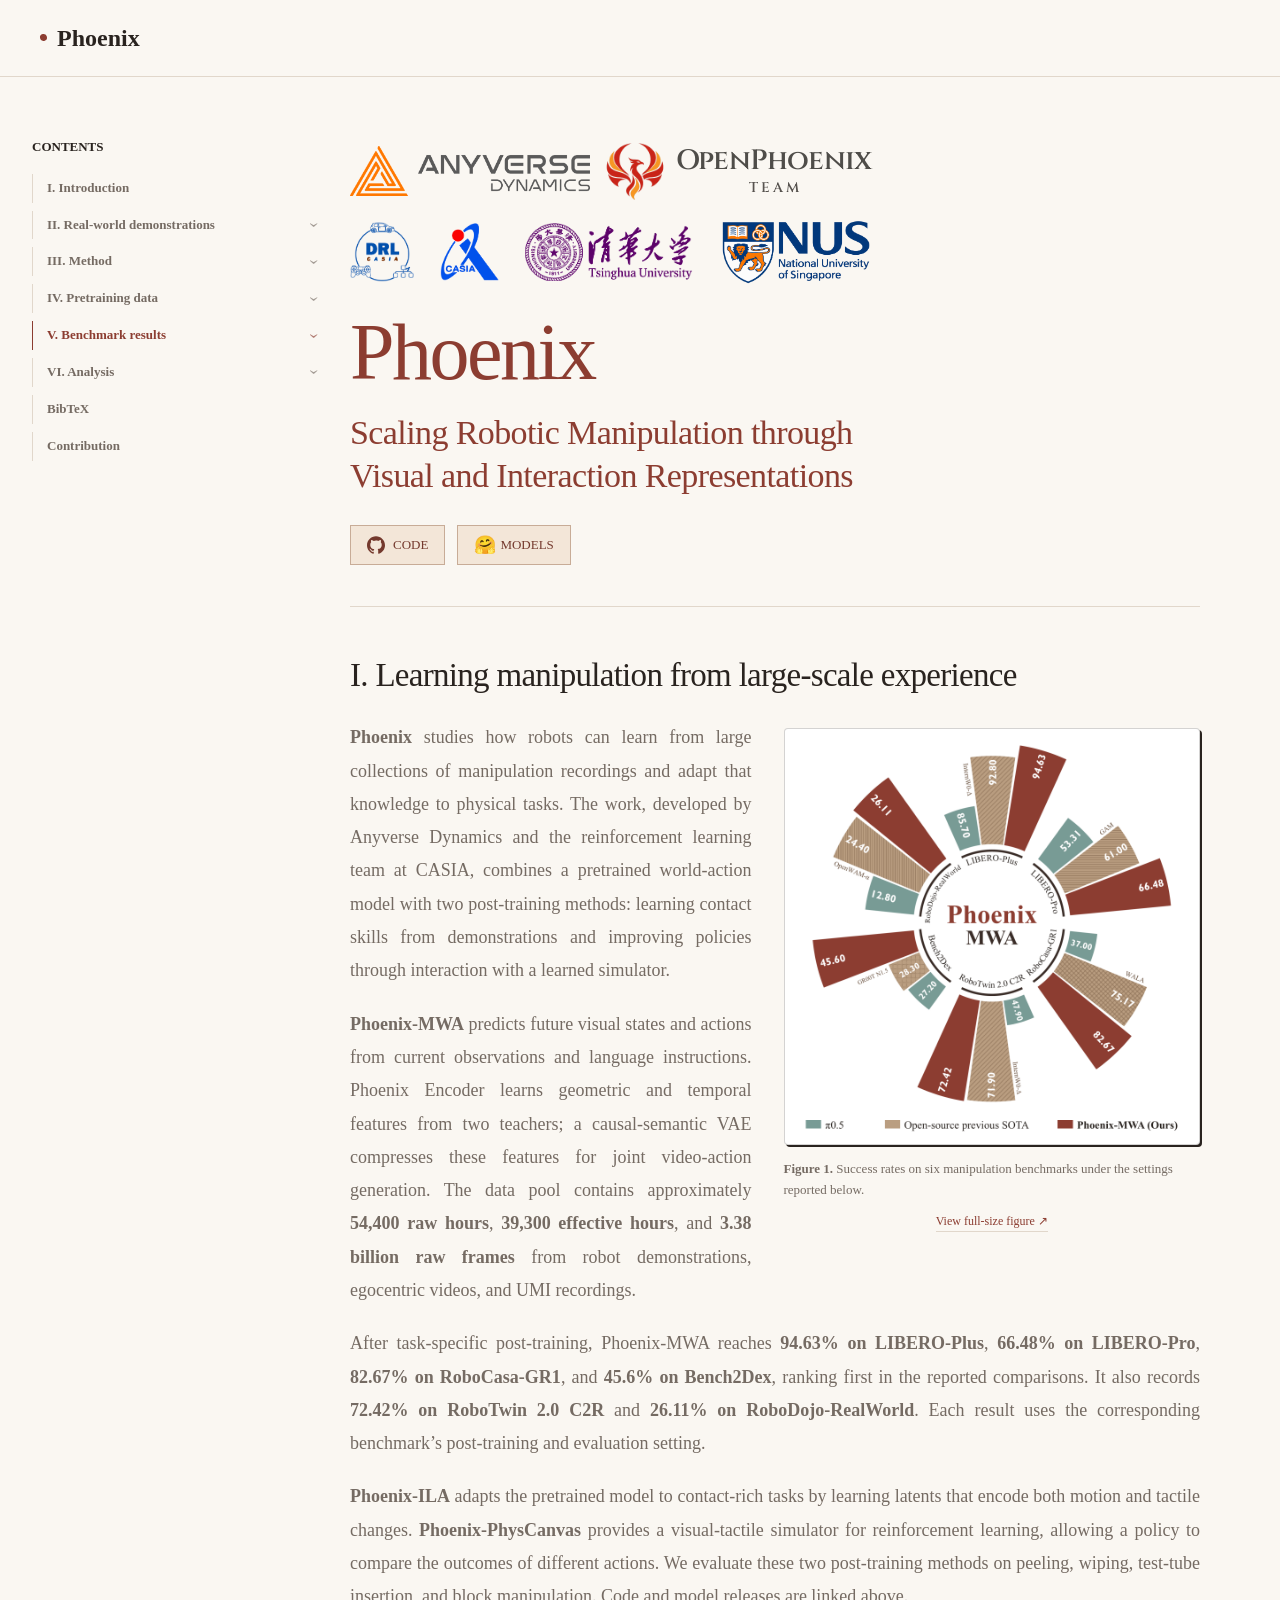
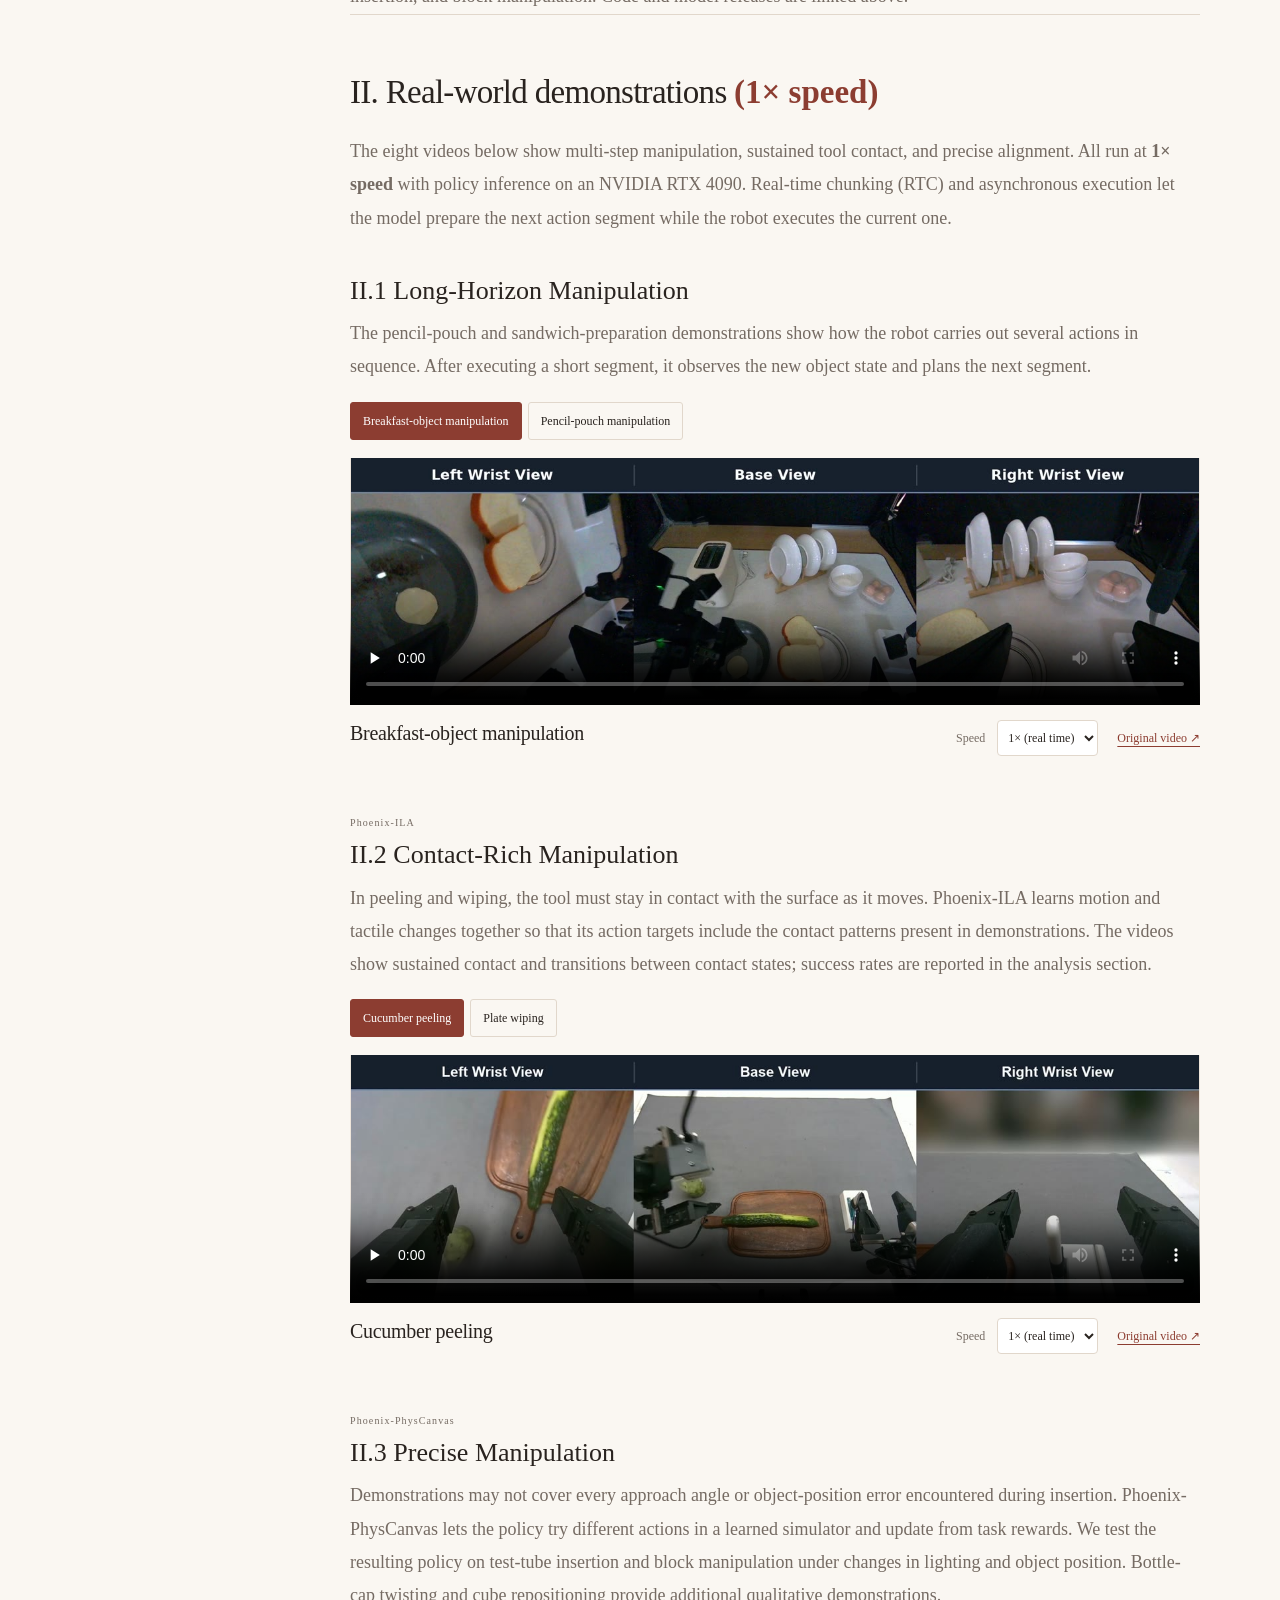
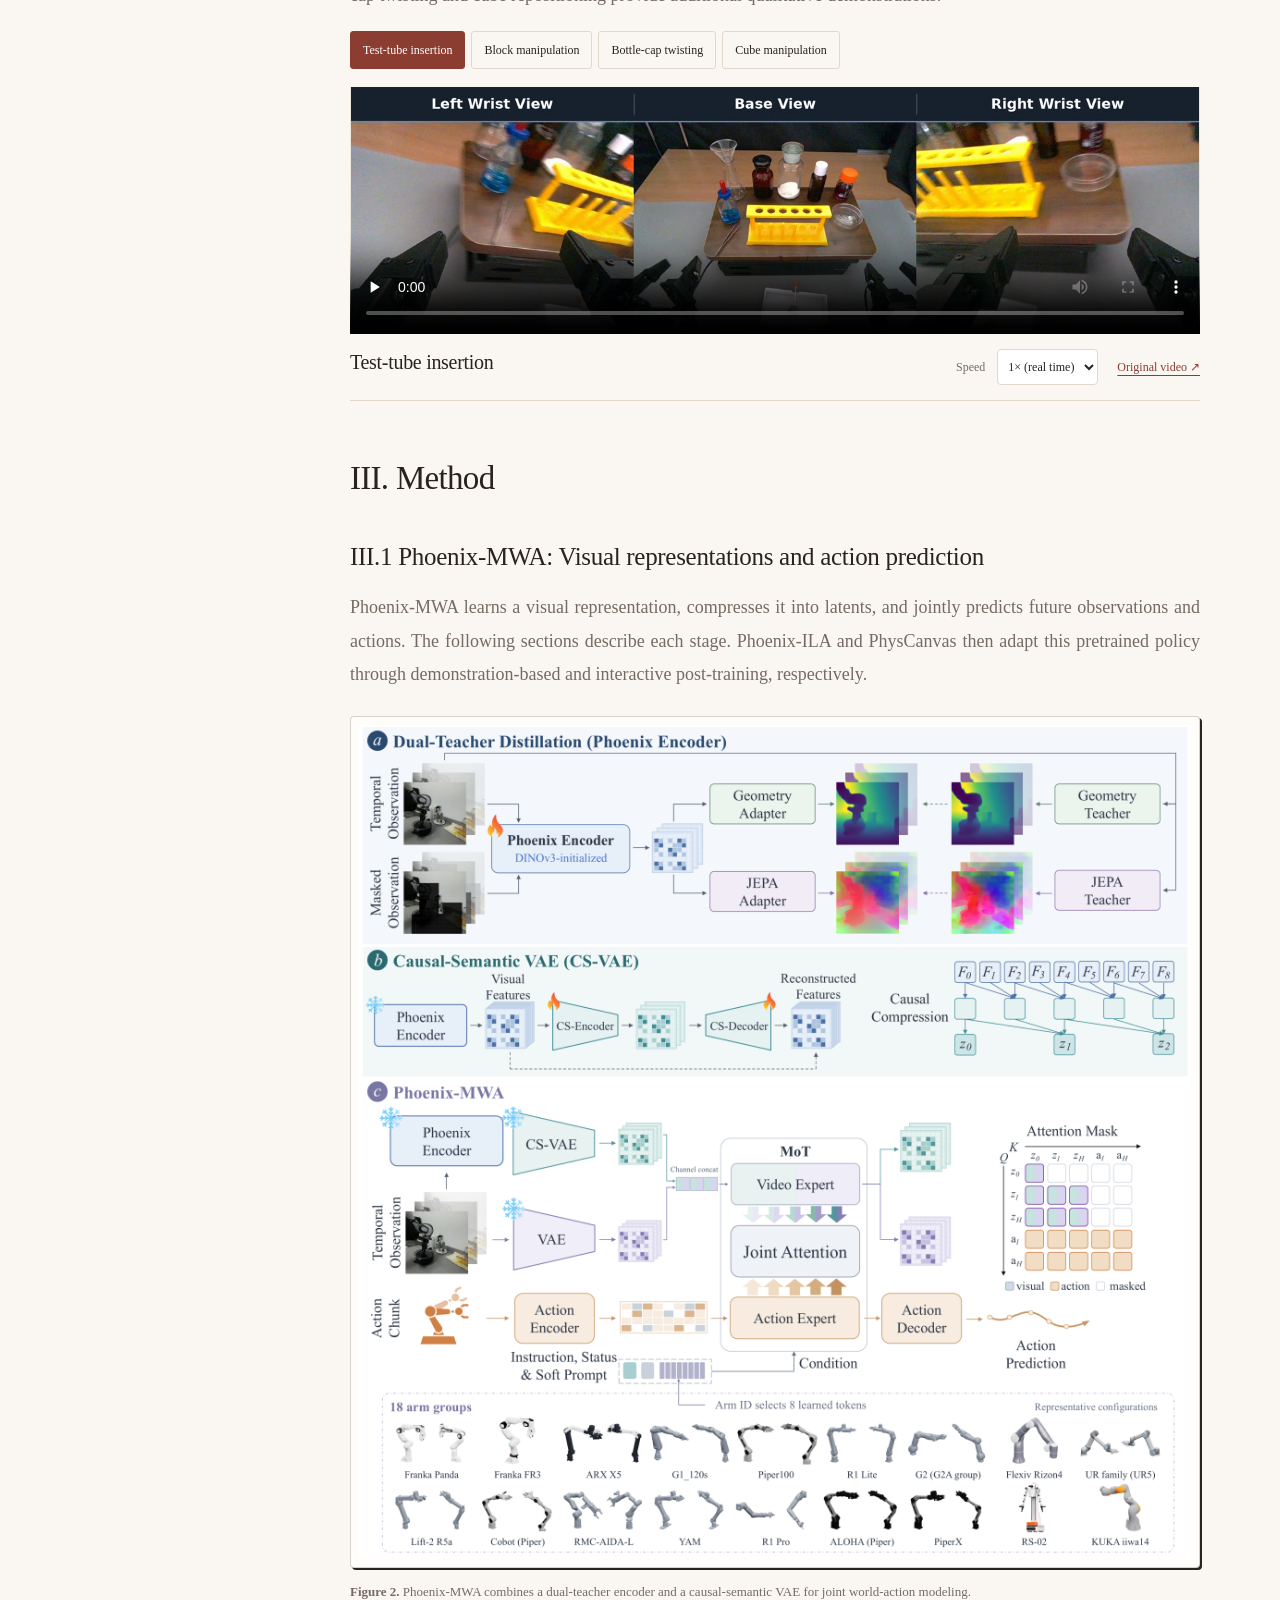
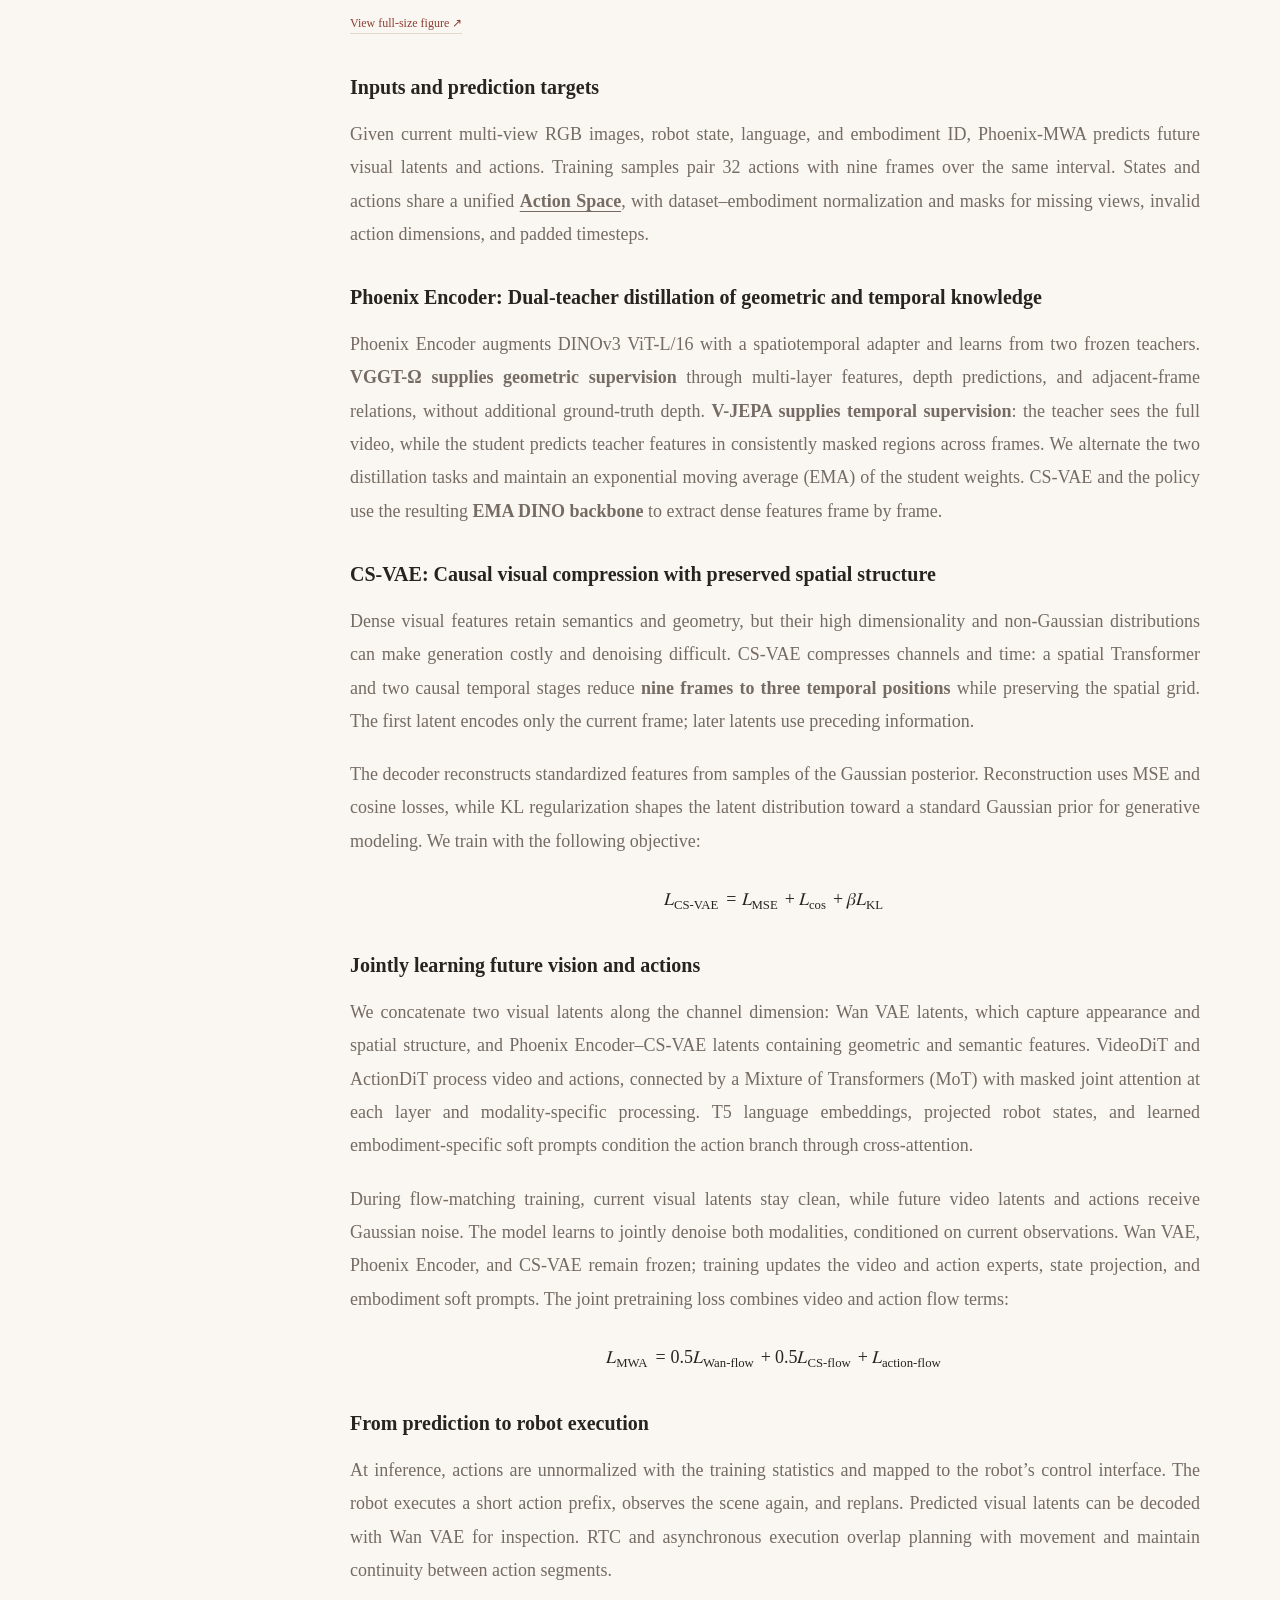
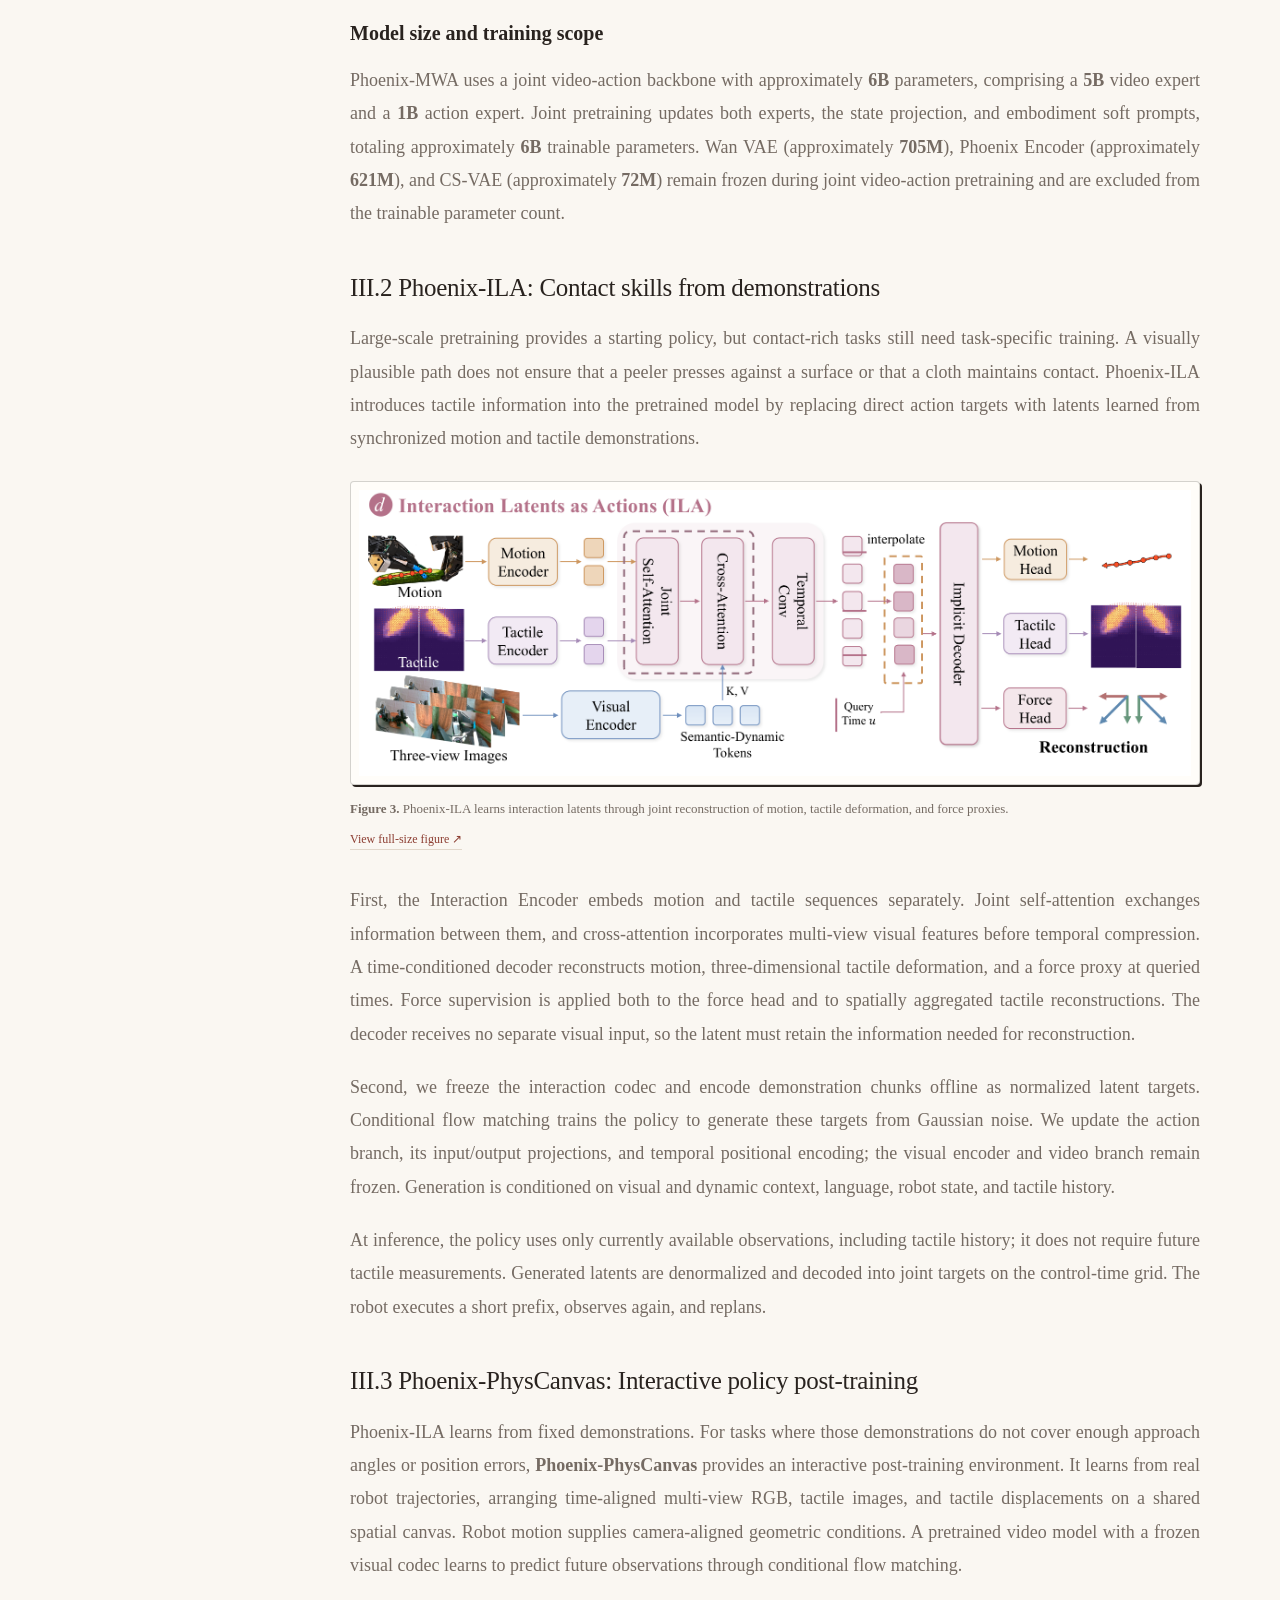
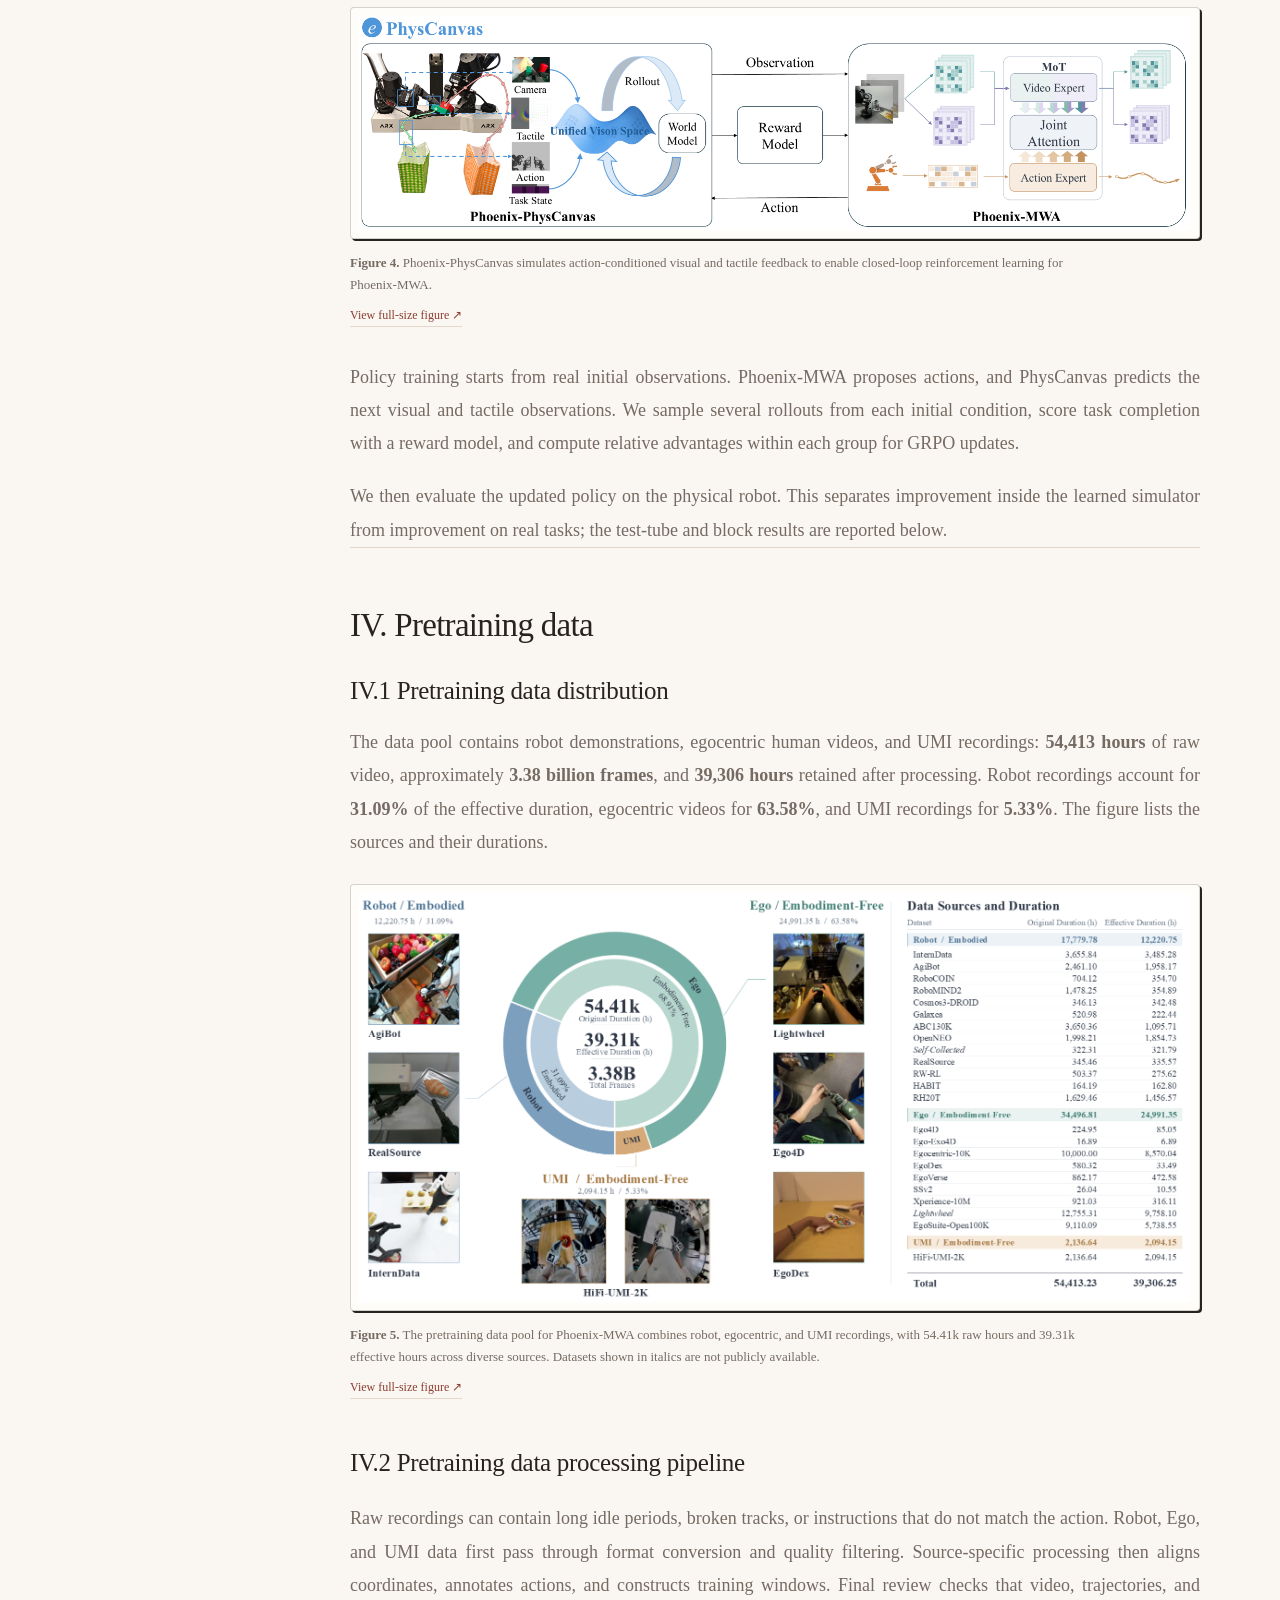
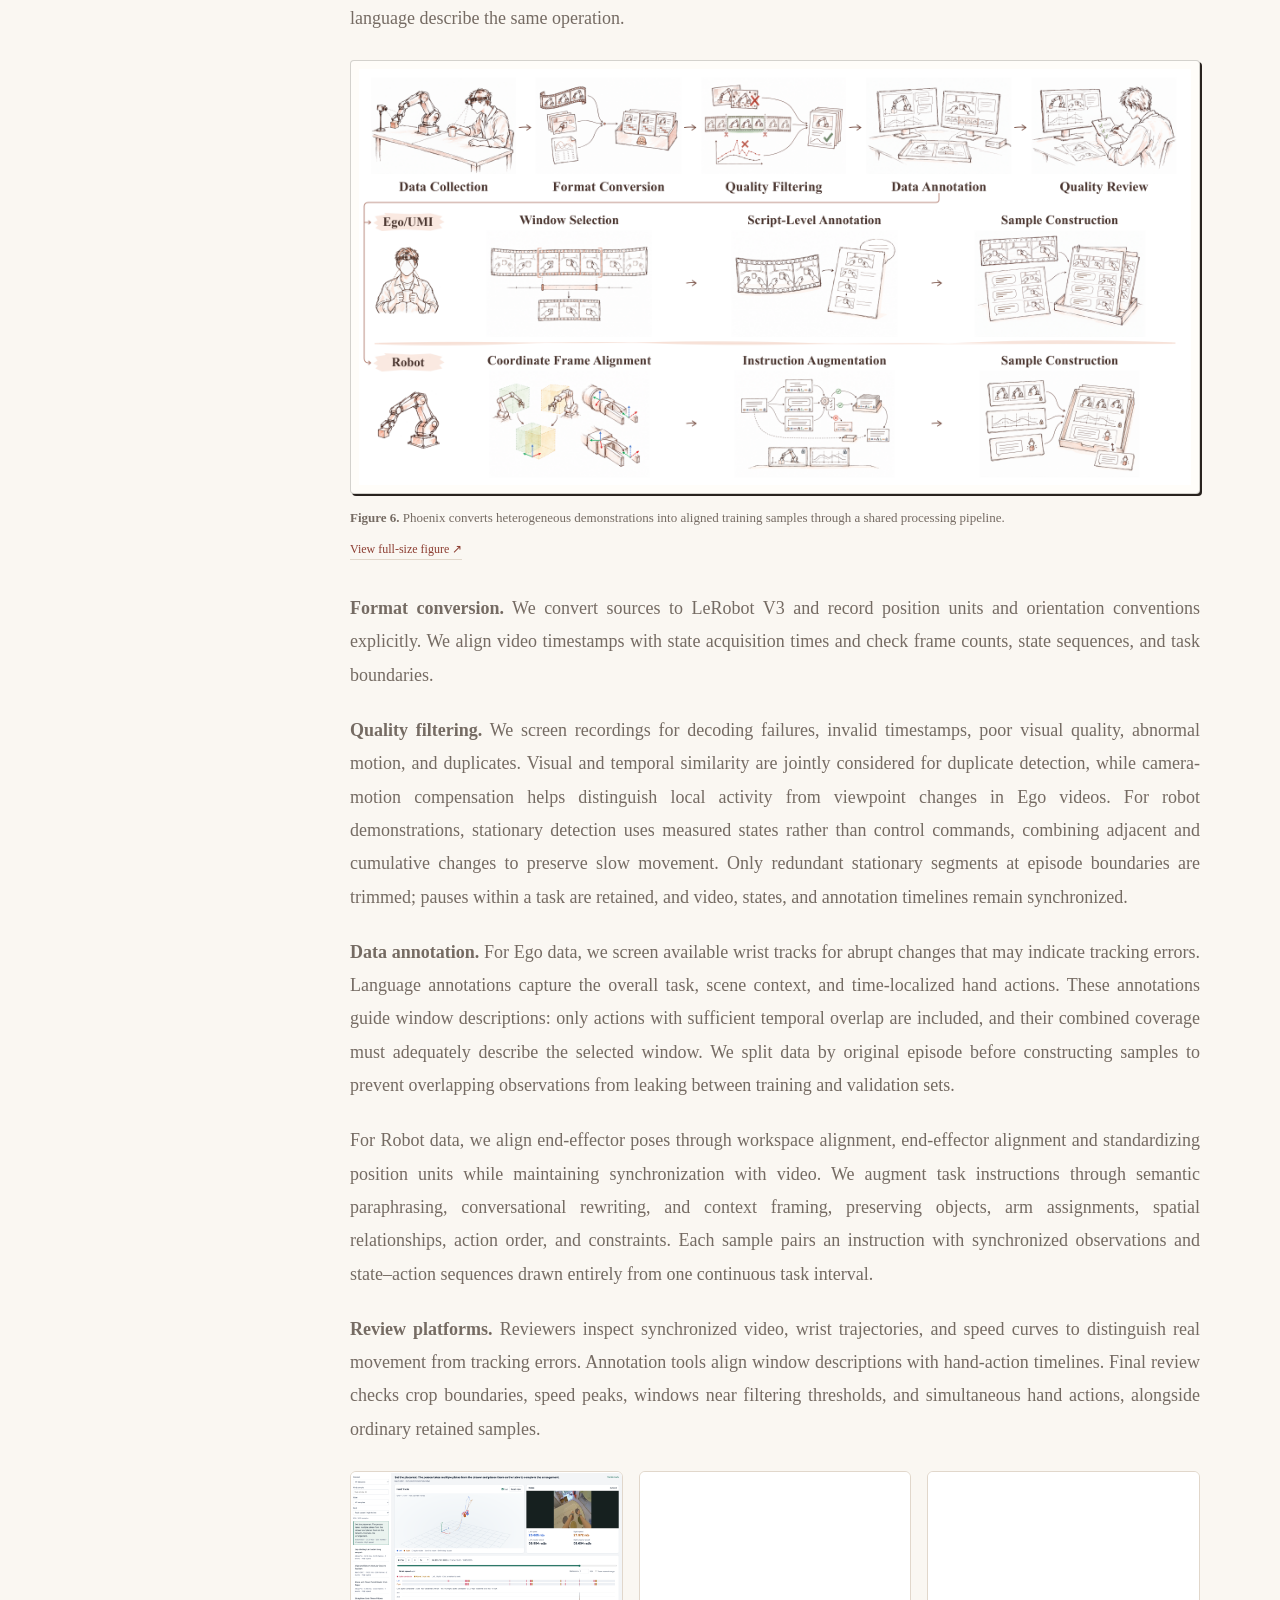
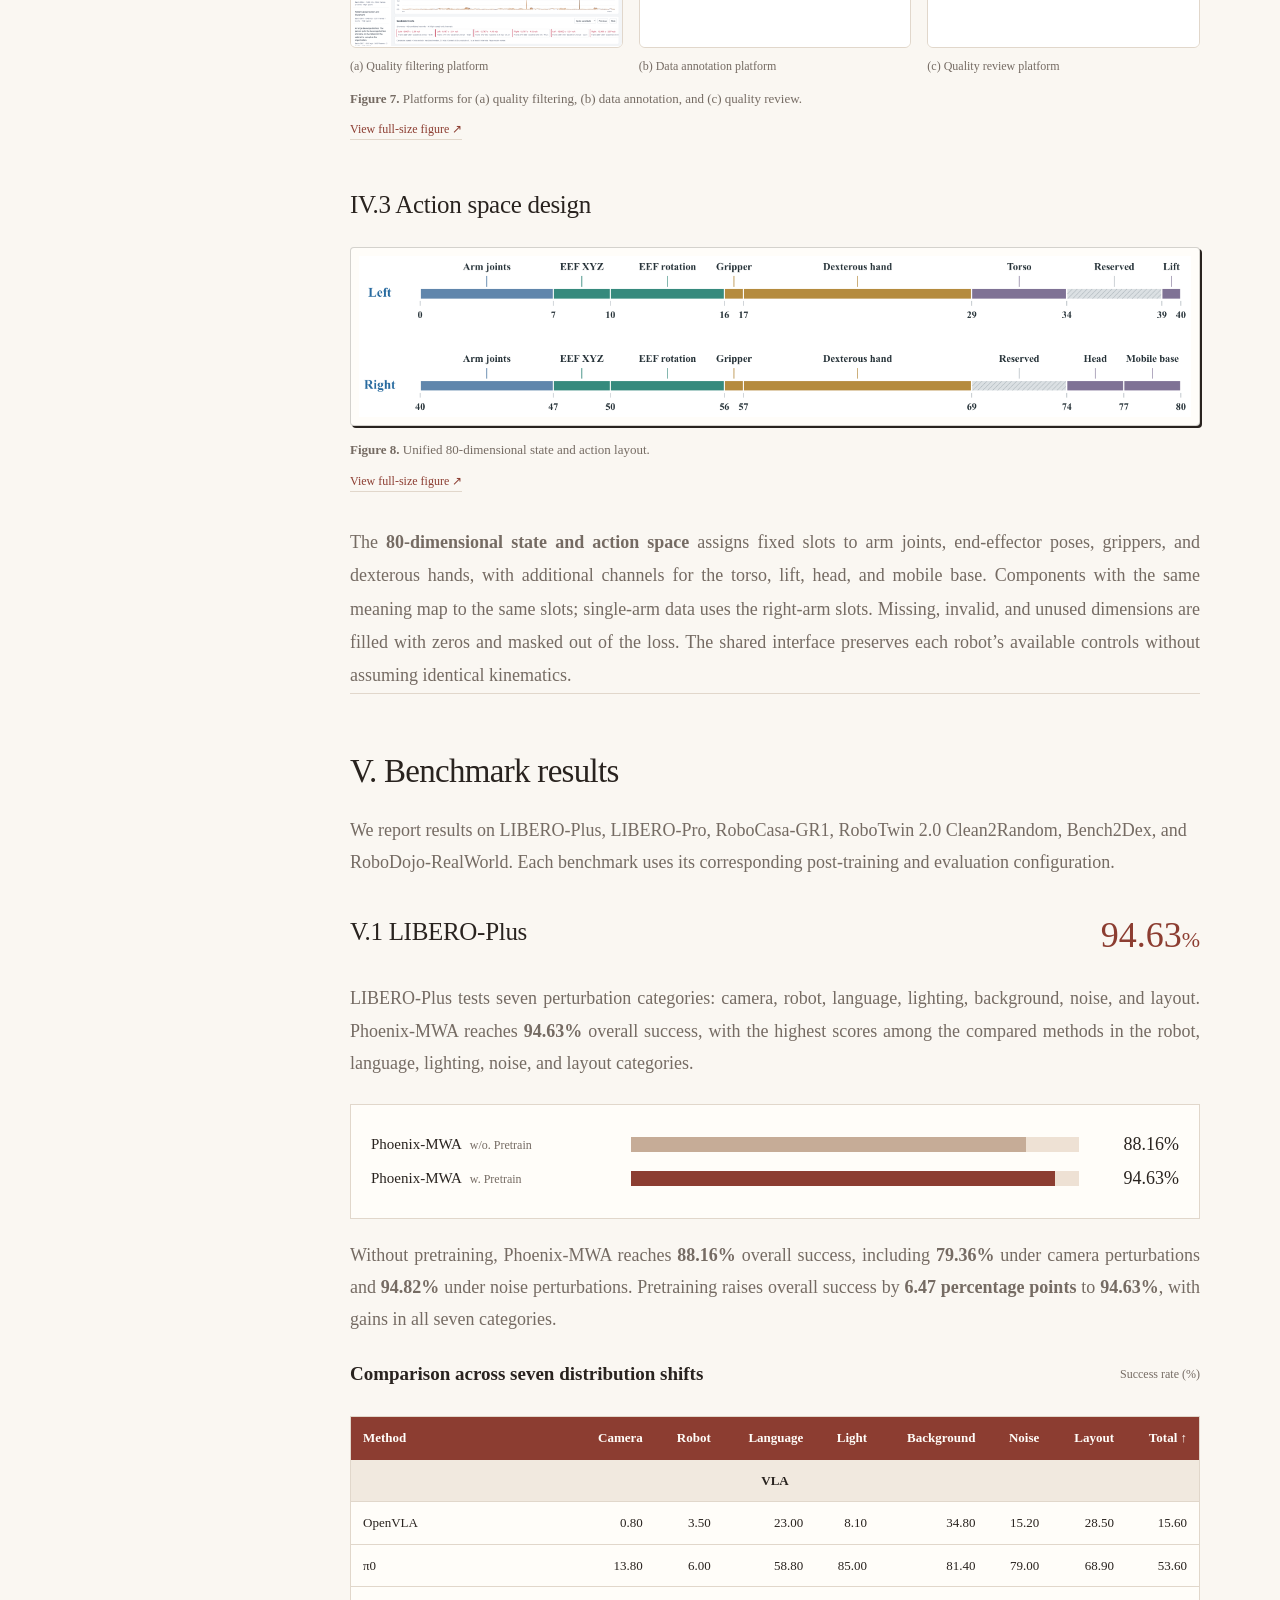
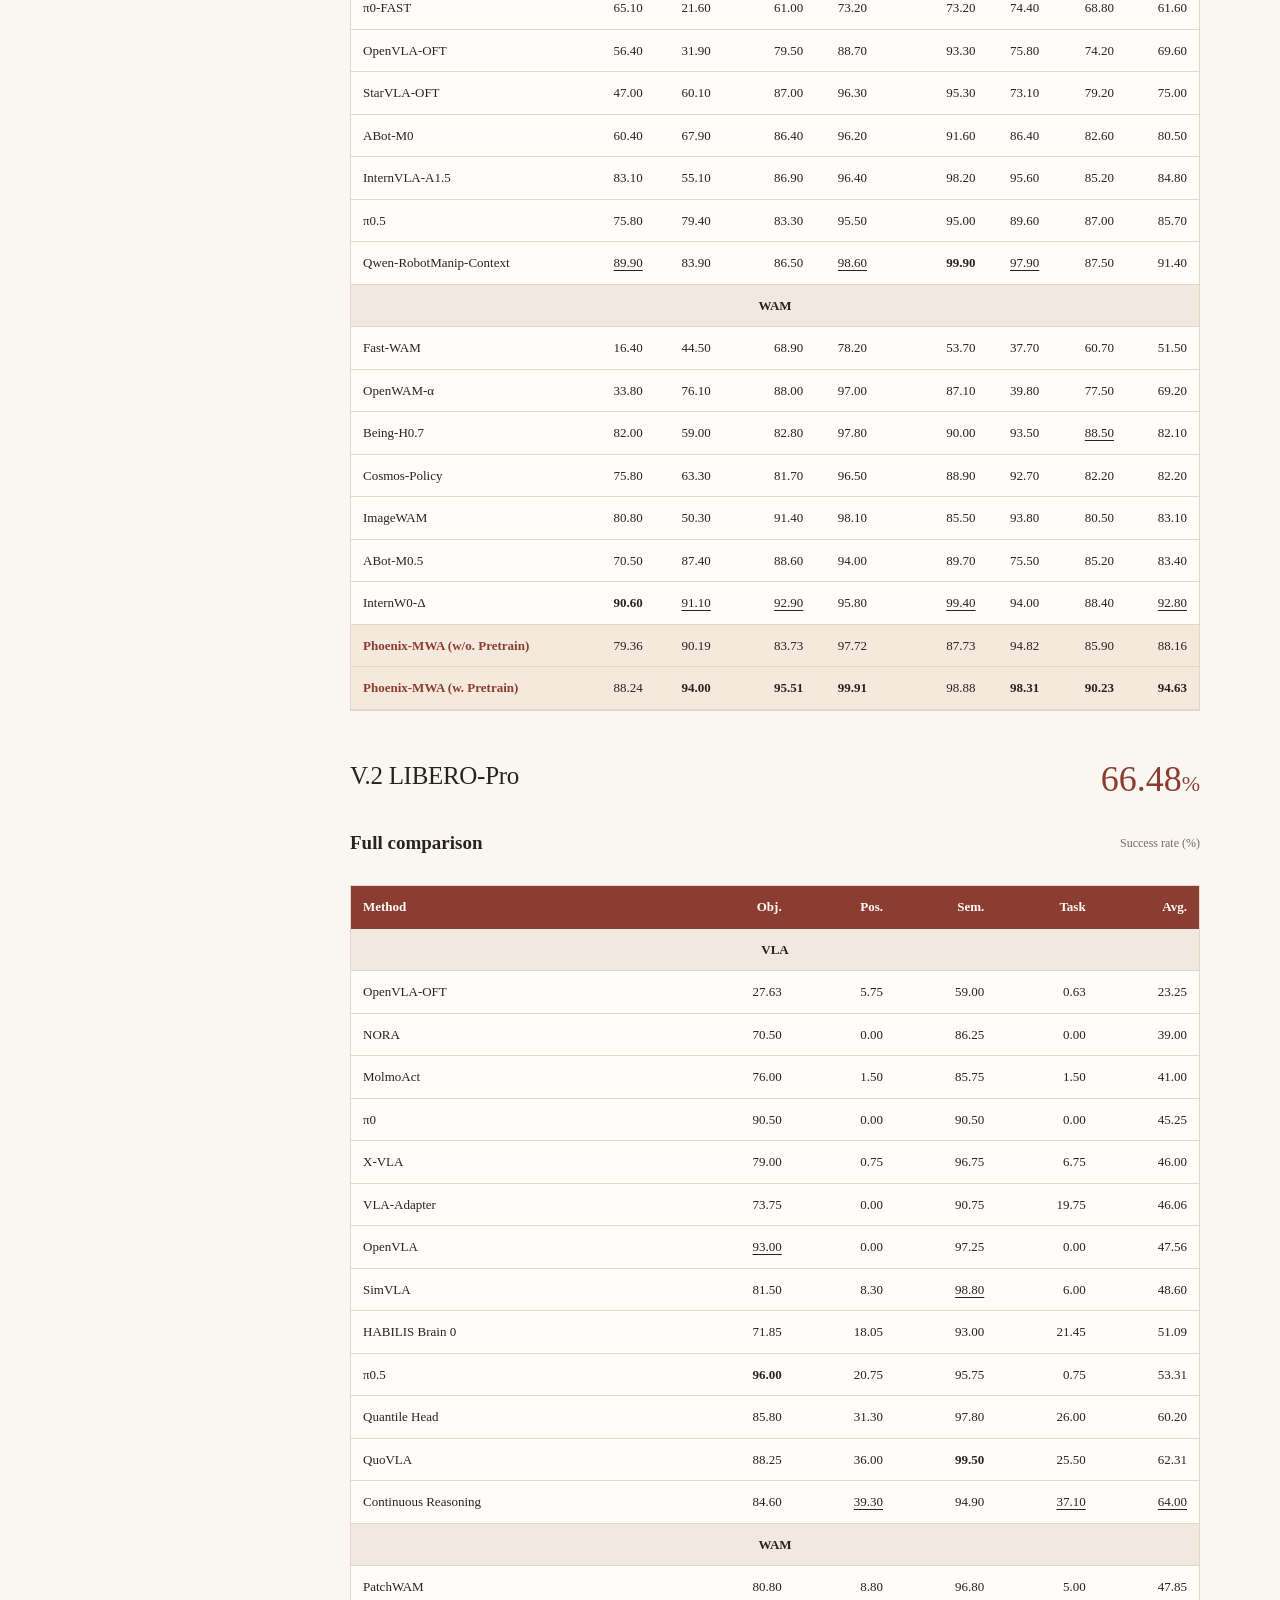
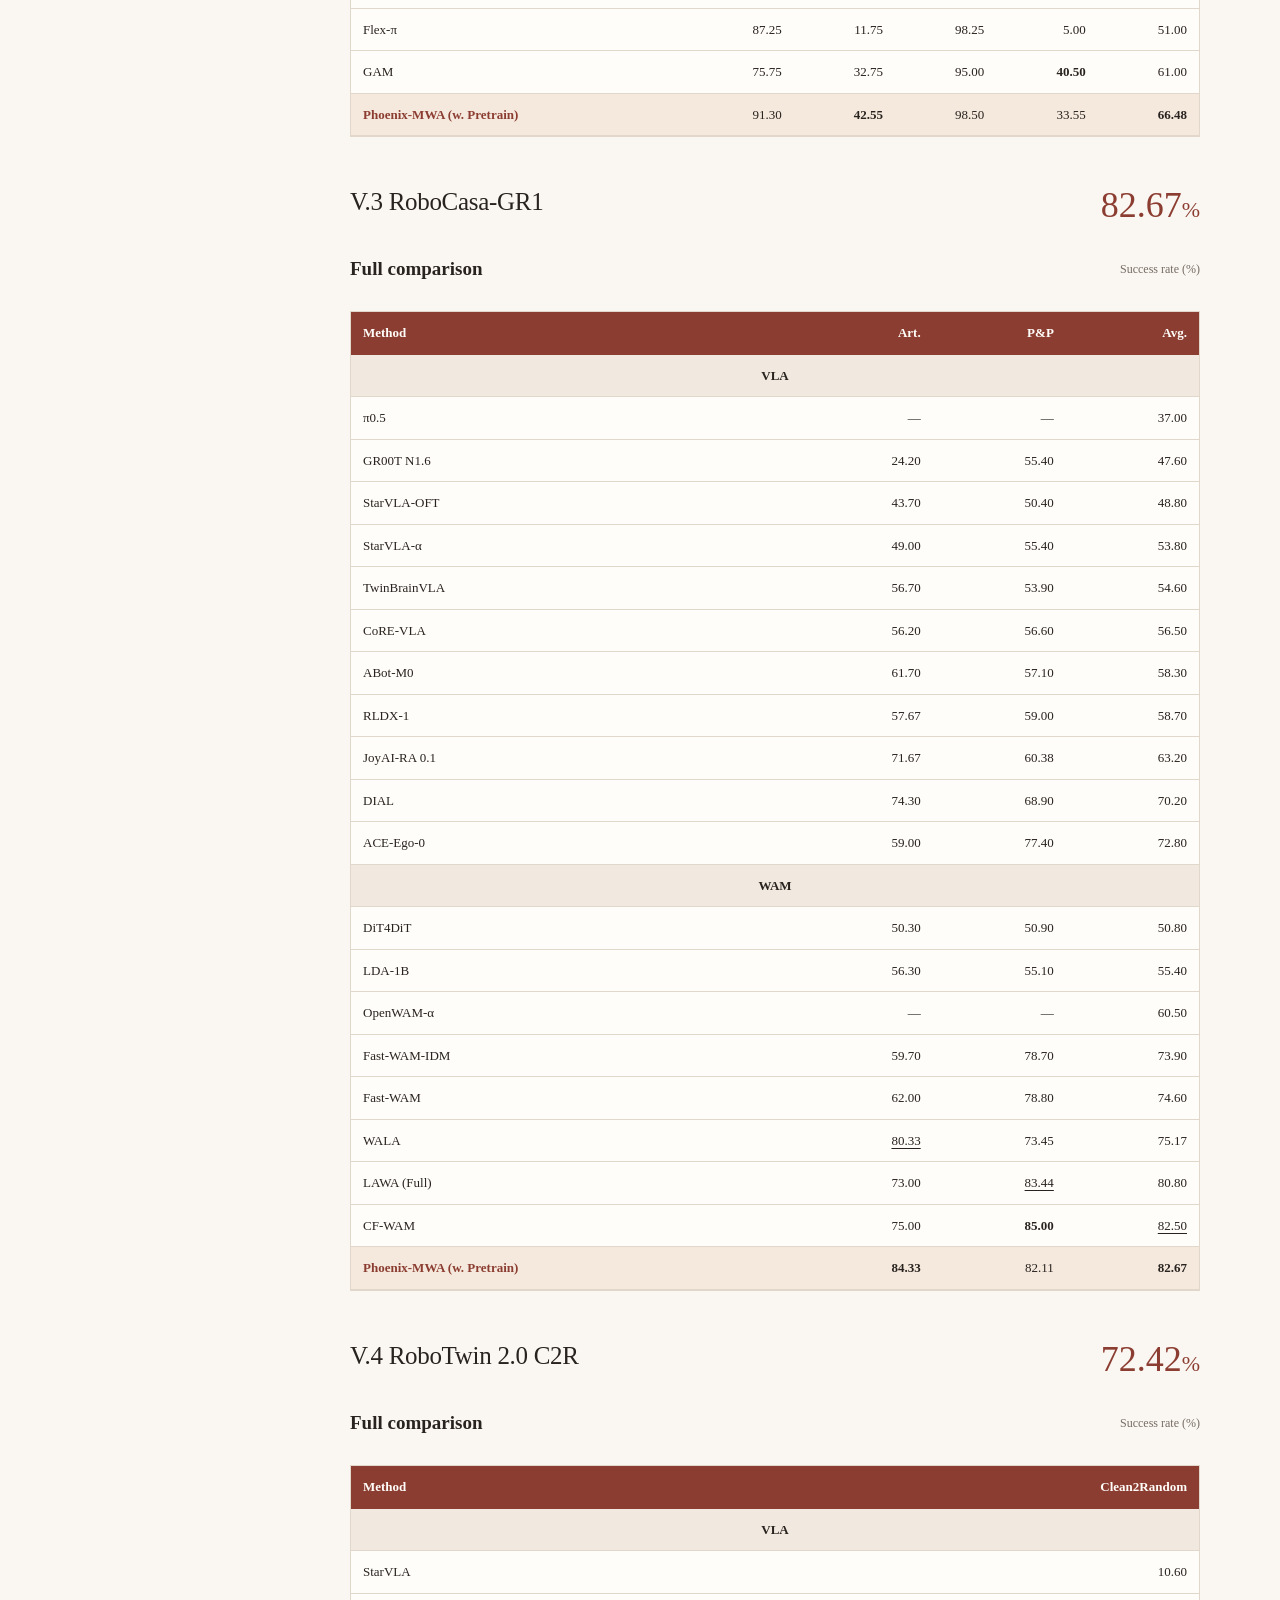
==== index.html @ dcbbb0d8 "Point project Code link to Anyverse Dynamics repository" ====
<!doctype html>
<html lang="en">
<head>
<meta charset="utf-8"><meta name="viewport" content="width=device-width, initial-scale=1">
<meta name="theme-color" content="#f8faf9">
<meta name="description" content="Phoenix brings together scalable pretraining, world-action modeling, contact-rich skills, and reinforcement learning in a learned world model.">
<title>Phoenix</title>
<style>:root{--paper:#f8faf9;--white:#fff;--ink:#203537;--muted:#627574;--teal:#216f65;--line:#dce6e2;--mint:#eaf3ef;--blue:#bad0eb;--green:#c5ddcd;--cyan:#a8d0d5;--width:1120px;color-scheme:light}
*{box-sizing:border-box;letter-spacing:0}html{scroll-behavior:smooth;scroll-padding-top:100px}body{margin:0;background:var(--paper);color:var(--ink);font-family:Inter,"Segoe UI","PingFang SC","Microsoft YaHei",sans-serif;font-size:16px;line-height:1.8;-webkit-font-smoothing:antialiased}a{color:inherit;text-underline-offset:4px}button,select{font:inherit}button{cursor:pointer;color:inherit}a,button,select,summary{-webkit-tap-highlight-color:transparent}button:focus-visible,a:focus-visible,select:focus-visible,summary:focus-visible,[tabindex]:focus-visible{outline:3px solid #508fbc;outline-offset:4px}img{display:block;max-width:100%;height:auto}h1,h2,h3,p,figure{margin:0}h1,h2,h3{line-height:1.3}h2{font-size:34px;font-weight:600}h3{font-size:22px;font-weight:600}p+p{margin-top:16px}strong{font-weight:650}sub{line-height:0}code{font-size:12px;background:#edf1ef;padding:2px 4px;border-radius:3px}.wrap{width:min(100% - 64px,var(--width));margin-inline:auto;min-width:0}[hidden]{display:none!important}
.skip{position:fixed;top:-90px;left:16px;z-index:90;background:white;padding:10px}.skip:focus{top:10px}.topbar{position:sticky;top:0;z-index:20;background:rgba(248,250,249,.96);backdrop-filter:blur(12px);border-bottom:1px solid var(--line)}.nav-inner{min-height:72px;display:flex;align-items:center;justify-content:space-between;gap:28px}.wordmark{display:inline-flex;align-items:center;gap:10px;font-size:24px;font-weight:700;text-decoration:none;white-space:nowrap}.brand-dot{width:10px;height:10px;background:var(--teal);border-radius:2px;transform:rotate(-12deg)}nav{display:flex;gap:28px}nav a{text-decoration:none;color:var(--muted);font-size:13px;white-space:nowrap}nav a:hover,nav a[aria-current="location"]{color:var(--teal)}.eyebrow{font-size:11px;color:var(--teal);font-weight:600;line-height:1.5}
.masthead{text-align:center;padding-top:46px}.masthead h1{font-size:72px;color:var(--teal);font-weight:650;line-height:1.1;margin:18px 0}.headline{font-size:28px;font-weight:500}.hero-copy{font-size:15px;color:var(--muted);margin:16px auto 0;max-width:680px;line-height:1.9}.hero-actions{display:flex;gap:12px;align-items:center;justify-content:center;flex-wrap:wrap;margin-top:24px}.button{display:inline-flex;align-items:center;justify-content:center;min-height:43px;padding:9px 19px;font-size:13px;font-weight:600;border:1px solid var(--line);border-radius:5px;text-decoration:none;background:white}.button.primary{background:var(--teal);border-color:var(--teal);color:white}.button:hover{filter:brightness(.96)}.text-link{font-size:13px;color:var(--teal);display:inline-block}.hero-actions .text-link{margin-left:6px}.hero-metrics{display:grid;grid-template-columns:repeat(3,1fr);margin-top:40px;border-block:1px solid var(--line);text-align:center}.hero-metrics>div{padding:20px 12px;display:flex;flex-direction:column;gap:1px}.hero-metrics>div+div{border-left:1px solid var(--line)}.hero-metrics strong{font-size:39px;font-weight:550;line-height:1.3;font-variant-numeric:tabular-nums}.hero-metrics strong span{font-size:23px}.hero-metrics>div>span{font-size:12px;color:var(--muted)}.metric-note{font-size:11px;color:var(--muted);margin-top:9px}
.overview{padding-top:34px}.figure-heading{display:flex;justify-content:space-between;align-items:center;font-size:11px;color:var(--muted);margin-bottom:14px}.figure-heading a{text-decoration:none}.figure-link{display:block;background:white}.figure-link:focus-visible{outline-offset:3px}.figure-link img{width:100%}figcaption,.caption{font-size:12px;line-height:1.8;color:var(--muted);margin-top:12px}figcaption a{margin-left:8px;white-space:nowrap}.intro-grid{display:grid;grid-template-columns:1fr 1.45fr;gap:70px;padding:64px 0 72px}.intro-grid>div{color:var(--muted);font-size:15px}.intro-grid h2{padding-top:3px}
.section{padding:76px 0;border-top:1px solid var(--line)}.tint{background:#f1f6f3}.section-heading{display:grid;grid-template-columns:1.2fr 1fr;gap:65px;align-items:end;margin-bottom:36px}.section-heading .eyebrow{margin-bottom:13px}.section-heading>p{color:var(--muted);font-size:14px;max-width:440px}.principles{display:grid;grid-template-columns:repeat(3,1fr);gap:30px;margin:38px 0}.principles article{border-top:3px solid var(--blue);padding-top:16px}.principles article:nth-child(2){border-color:var(--cyan)}.principles article:nth-child(3){border-color:var(--green)}.index{font:12px ui-monospace,monospace;color:var(--muted)}.principles h3{font-size:18px;margin:12px 0}.principles p{font-size:13px;color:var(--muted);line-height:1.9}.feature-figure{margin-top:32px}.method-block{border-top:1px solid var(--line);margin-top:46px;padding-top:34px}.subsection-heading{display:flex;flex-direction:column;gap:9px;margin-bottom:19px}.module-code{font-size:11px;color:var(--teal);font-weight:600}.prose{max-width:940px;color:var(--muted);font-size:15px;line-height:1.95}.method-block figure{margin-top:25px}
.data-metrics{display:grid;grid-template-columns:1fr 1fr .8fr;gap:36px;border-block:1px solid var(--line);margin-bottom:32px;padding:25px 0}.data-metrics>div{min-width:0}.data-metrics span{display:block;color:var(--muted);font-size:12px}.data-metrics strong{display:block;font-size:31px;font-weight:550;line-height:1.5;font-variant-numeric:tabular-nums}.data-metrics small{font-size:13px;margin-left:8px;font-weight:400;color:var(--muted)}#data>.wrap>.prose{margin-top:28px}details{border-block:1px solid var(--line);margin-top:24px}summary{min-height:58px;display:flex;gap:14px;align-items:center;font-size:14px;font-weight:550;cursor:pointer;list-style:none;padding:15px 0}summary::-webkit-details-marker{display:none}summary::after{content:"+";font-size:22px;color:var(--teal);margin-left:auto;line-height:1;flex-shrink:0}details[open]>summary::after{content:"−"}.summary-meta{font-size:11px;color:var(--muted);font-weight:400;margin-left:auto}summary:has(.summary-meta)::after{margin-left:5px}.detail-body{padding:5px 0 24px;color:var(--muted);font-size:14px}.detail-body .table-scroll{margin:15px 0}
.tablist{display:flex;gap:6px;flex-wrap:wrap;border-bottom:1px solid var(--line)}.tablist button{border:0;border-bottom:2px solid transparent;border-radius:0;background:transparent;padding:13px 21px;font-size:13px;min-height:48px;font-weight:500;transition:background .15s,color .15s}.tablist button:hover{background:var(--mint)}.tablist button[aria-selected="true"]{color:var(--teal);border-bottom-color:var(--teal);background:var(--mint)}.benchmark-panel{padding-top:28px}.benchmark-summary{display:flex;justify-content:space-between;gap:32px;align-items:center;margin-bottom:32px}.benchmark-summary h3{font-size:25px;margin:8px 0}.benchmark-summary p:not(.eyebrow){font-size:13px;color:var(--muted)}.benchmark-score{text-align:right;flex-shrink:0}.benchmark-score strong{display:block;font-size:44px;color:var(--teal);font-weight:550;line-height:1.3}.benchmark-score small{font-size:24px}.benchmark-score>span{font-size:11px;color:var(--muted)}.bar-chart{padding:22px 0;border-block:1px solid var(--line)}.bar-row{display:grid;grid-template-columns:205px 1fr 85px;gap:20px;align-items:center;margin:13px 0}.bar-row>span{font-size:13px}.bar-row small{font-size:11px;color:var(--muted);margin-left:5px}.bar-track{height:25px;background:#edf1ef;overflow:hidden}.bar-fill{height:100%;display:block;background:#77b1a5}.bar-fill.baseline{background:#c5d1cd}.bar-row>strong{text-align:right;font-size:17px;font-variant-numeric:tabular-nums;font-weight:550}.result-callout{font-size:13px;color:var(--muted);margin-top:14px}.result-callout strong{color:var(--teal)}
.table-scroll{width:100%;overflow-x:auto;overscroll-behavior-x:contain;border-top:1px solid #a9bcb4;scrollbar-width:thin}.report-table{border-collapse:collapse;width:100%;font-size:12px;color:var(--ink);border-bottom:1px solid #a9bcb4;font-variant-numeric:tabular-nums}.report-table th,.report-table td{padding:11px 12px;text-align:right;border-bottom:1px solid var(--line);white-space:nowrap;line-height:1.5}.report-table th:first-child,.report-table td:first-child{text-align:left}.report-table th{font-weight:500}.report-table thead{background:#edf3ef}.report-table thead th{font-size:11px;font-weight:600}.report-table .ours{background:#e5f1eb}.report-table .table-group th,.report-table .table-group td{background:#eff1f0;text-align:center;font-weight:600}.report-table tbody tr:not(.table-group):hover{background:#eff6f2}.report-table .ours th{color:#216458}.report-table strong{font-weight:700}.report-table u{text-underline-offset:3px}.split-stats{display:grid;grid-template-columns:1fr 1fr;gap:28px;padding:24px 0;border-block:1px solid var(--line);margin:26px 0}.split-stats>div>span{display:block;font-size:12px;color:var(--muted)}.split-stats strong{display:block;font-size:25px;font-weight:550;margin-top:5px}.split-stats strong span{color:#91a7a0;font-size:22px;margin:0 8px}
.demo-tabs{margin-bottom:24px}.demo-tabs button{padding:12px 17px}.video-frame{background:#e1e9e5;aspect-ratio:24/7;width:100%;overflow:hidden}.video-frame video{display:block;width:100%;height:100%;object-fit:contain}.video-toolbar{display:flex;justify-content:space-between;gap:24px;align-items:center;padding:17px 0;border-bottom:1px solid var(--line);min-height:89px}.video-toolbar h3{font-size:18px}.video-toolbar p{font-size:12px;color:var(--muted);margin-top:3px}.video-actions{display:flex;gap:12px;align-items:center;font-size:12px;white-space:nowrap}.video-actions label{color:var(--muted)}.video-actions select{min-height:36px;padding:5px 6px;border:1px solid var(--line);background:white;border-radius:4px;color:var(--ink);font-size:12px}.video-actions a{margin-left:7px}#video-error{color:#993f37;font-size:13px;padding:12px 0}
.analysis-block+.analysis-block{margin-top:46px;border-top:1px solid var(--line);padding-top:36px}.analysis-block figure,.analysis-block>.table-scroll{margin-top:26px}.finding-strip{border-left:3px solid var(--cyan);padding:14px 20px;background:#eef5f3;margin-top:23px}.finding-strip p{font-size:15px}.finding-strip strong{color:var(--teal)}.finding-strip>span{font-size:12px;color:var(--muted)}.demo-jump{margin-top:16px;margin-right:24px}.resources{padding-block:64px}.resource-links{display:grid;grid-template-columns:repeat(3,1fr);gap:0 32px}.resource-links a{display:flex;align-items:center;justify-content:space-between;gap:15px;text-decoration:none;padding:17px 0;border-top:1px solid var(--line);font-size:14px}.resource-links small{font-size:11px;color:var(--teal);white-space:nowrap}.resource-links a:hover span{text-decoration:underline}footer{border-top:1px solid var(--line);padding:28px 0}.footer-inner{display:flex;align-items:center;justify-content:space-between;gap:20px;font-size:11px;color:var(--muted)}.footer-inner .wordmark{font-size:19px;color:var(--ink)}.footer-inner>a:last-child{text-decoration:none}
.expanded-details{margin-top:24px;border-top:1px solid var(--line)}.detail-heading{display:flex;align-items:center;gap:14px;margin:0;padding:18px 0;font-size:15px;line-height:1.6;font-weight:550}.expanded-details .detail-body{padding-top:0}.benchmark-links{display:flex;gap:28px;flex-wrap:wrap;padding:14px 0;border-block:1px solid var(--line)}.benchmark-links a{font-size:13px;color:var(--teal);font-weight:500;text-decoration:none}.benchmark-links a:hover{text-decoration:underline}.benchmark-panel+.benchmark-panel{border-top:1px solid var(--line);margin-top:42px;padding-top:36px}
@media(max-width:680px){.detail-heading{font-size:13px;gap:10px}.benchmark-links{display:grid;grid-template-columns:repeat(3,minmax(0,1fr));gap:4px}.benchmark-links a{font-size:11px;text-align:center}.benchmark-panel+.benchmark-panel{margin-top:28px;padding-top:28px}}
.hero-actions .resource-pending{cursor:not-allowed;opacity:.65;text-decoration:underline;text-underline-offset:4px}
@media(min-width:1600px){:root{--width:1220px}.masthead{padding-top:52px}.hero-metrics{margin-top:42px}.overview{padding-top:38px}}
@media(max-width:900px){nav{gap:19px}.section-heading{gap:35px}.intro-grid{gap:35px}.data-metrics{gap:20px}.data-metrics strong{font-size:27px}.principles{gap:20px}.resource-links{grid-template-columns:1fr 1fr}.bar-row{grid-template-columns:170px 1fr 75px}.bar-row small{display:block;margin:0}.video-actions{gap:8px}}
@media(max-width:680px){.wrap{width:calc(100% - 36px)}.nav-inner{gap:12px;min-height:90px;flex-wrap:wrap;padding-block:10px}.wordmark{font-size:21px}nav{width:100%;justify-content:space-between;gap:8px;padding-bottom:2px}nav a{font-size:12px}.masthead{padding-top:32px}.masthead h1{font-size:55px;margin:15px 0}.headline{font-size:22px;max-width:340px;margin-inline:auto}.hero-copy{font-size:13px;max-width:350px}.desktop-break{display:none}.hero-actions{gap:9px;margin-top:20px}.button{padding:9px 13px;font-size:12px}.hero-actions .text-link{font-size:12px}.hero-metrics{margin-top:28px}.hero-metrics>div{padding:18px 5px}.hero-metrics strong{font-size:28px}.hero-metrics strong span{font-size:16px}.hero-metrics>div>span{font-size:10px}.metric-note{font-size:10px}.overview{padding-top:28px}.figure-heading{font-size:10px}.intro-grid{grid-template-columns:1fr;gap:24px;padding:40px 0}.intro-grid h2 br{display:none}.intro-grid>div{font-size:14px}h2{font-size:28px}h3{font-size:21px}.section{padding:46px 0}.section-heading{grid-template-columns:1fr;gap:18px;margin-bottom:28px}.section-heading>p{font-size:13px}.section-heading .eyebrow{margin-bottom:10px}.principles{grid-template-columns:1fr;gap:22px;margin:28px 0}.principles article{padding-top:12px}.principles h3{margin:6px 0}.principles p{font-size:13px}.prose{font-size:14px}.method-block{margin-top:30px;padding-top:25px}.subsection-heading{margin-bottom:14px}.data-metrics{gap:14px;grid-template-columns:1fr 1fr;margin-bottom:24px;padding:18px 0}.data-metrics>div:last-child{grid-column:1/-1;border-top:1px solid var(--line);padding-top:12px;display:flex;align-items:center;gap:24px}.data-metrics strong{font-size:24px}.data-metrics small{font-size:11px;margin-left:5px}.data-metrics span{font-size:11px}figcaption,.caption{font-size:11px}.summary-meta{font-size:10px}summary{font-size:13px}.detail-body{font-size:13px}.tablist button{padding:11px 12px;font-size:12px;min-height:44px}.benchmark-tabs{display:grid;grid-template-columns:repeat(3,1fr);gap:0}.benchmark-tabs button{padding:12px 5px;font-size:11px}.benchmark-summary{align-items:start;gap:16px;margin-bottom:24px}.benchmark-summary h3{font-size:21px}.benchmark-summary .eyebrow{font-size:9px}.benchmark-summary p:not(.eyebrow){font-size:11px}.benchmark-score strong{font-size:32px}.benchmark-score small{font-size:18px}.benchmark-score>span{font-size:9px;display:block;max-width:110px;line-height:1.6}.bar-row{grid-template-columns:102px 1fr 62px;gap:10px}.bar-row>span{font-size:10px}.bar-row small{font-size:9px}.bar-row>strong{font-size:13px}.bar-track{height:20px}.result-callout{font-size:12px}.report-table{font-size:11px}.report-table th,.report-table td{padding:9px 10px}.demo-tabs{gap:0;display:grid;grid-template-columns:repeat(4,1fr);margin-bottom:18px}.demo-tabs button{padding:11px 4px;font-size:11px}.video-toolbar{gap:12px;flex-wrap:wrap;min-height:125px}.video-toolbar h3{font-size:17px}.video-toolbar p{font-size:11px}.video-actions{margin-left:auto}.video-actions label{display:none}.video-frame{min-height:94px}.split-stats{gap:16px}.split-stats strong{font-size:18px}.split-stats strong span{font-size:16px;margin:0 2px}.split-stats>div>span{font-size:11px}.finding-strip{padding:12px 14px}.finding-strip p{font-size:13px}.finding-strip>span{font-size:11px}.analysis-block+.analysis-block{margin-top:32px;padding-top:28px}.resource-links{grid-template-columns:1fr}.resources{padding-block:42px}.footer-inner{flex-wrap:wrap}.footer-inner>span{order:3;flex-basis:100%;font-size:10px}}
@media(max-width:360px){.hero-metrics{grid-template-columns:repeat(3,minmax(0,1fr))}.hero-metrics strong{font-size:22px}.hero-metrics strong span{font-size:14px}.hero-metrics>div>span{font-size:9px}}
@media(prefers-reduced-motion:reduce){html{scroll-behavior:auto}*{transition:none!important}}
@media print{.topbar,.hero-actions,.tablist,.video-actions,footer,.demo-jump{display:none}.wrap{width:100%;max-width:none}.section{padding:26px 0}.masthead{padding-top:0}body,.tint{background:white}[role="tabpanel"][hidden]{display:block!important}details>.detail-body{display:block!important}figure,table{break-inside:avoid}h2,h3{break-after:avoid}.table-scroll{overflow:visible}.report-table{font-size:9px}.report-table th,.report-table td{padding:5px}.video-frame{display:none}}

/* Editorial reading layout. Content and media remain aligned with the Chinese report. */
:root{--font-editorial:Georgia,'Times New Roman',serif;--paper:#faf7f2;--white:#fffdf9;--ink:#29231f;--muted:#756b63;--teal:#8c3d31;--line:#e1d7cb;--mint:#f5e9dd;--blue:#dbc0b2;--green:#e4cdb9;--cyan:#dec7b8;--width:850px}
body{font-family:var(--font-editorial);font-size:18px;line-height:1.85;background:var(--paper);color:var(--ink)}
.wrap{width:min(calc(100% - 64px),var(--width));margin-inline:auto}
.topbar{position:relative;background:transparent;border-bottom:1px solid var(--line);backdrop-filter:none}
.topbar .wrap{width:calc(100% - 80px);max-width:1380px}.nav-inner{min-height:76px;justify-content:space-between}
.wordmark{font-family:var(--font-editorial);font-size:24px;font-weight:700}.brand-dot{background:var(--teal);border-radius:50%;width:7px;height:7px}
.topbar nav{display:none}.language-link{font:13px/1.5 var(--font-editorial);color:var(--muted);text-decoration:none}
main,footer{margin-left:270px}.article-toc{position:fixed;top:137px;left:32px;width:240px;font:13px/1.6 var(--font-editorial)}
.article-toc p{font-weight:600;color:var(--ink);margin:0 0 16px}.article-toc a{display:block;color:var(--muted);padding:7px 0 7px 14px;border-left:1px solid var(--line);text-decoration:none}
.article-toc a:hover,.article-toc a[aria-current]{color:var(--teal);border-color:var(--teal)}.toc-resources{margin-top:25px}.toc-resources a{border:0;padding-left:0;font-size:12px}
.masthead{padding-top:65px;padding-bottom:42px;text-align:left;border-bottom:1px solid var(--line)}
.masthead h1{font:500 clamp(36px,3.6vw,54px)/1.13 var(--font-editorial);letter-spacing:-1.7px;max-width:850px;margin:0 0 28px;text-wrap:balance}
.hero-copy{font-size:20px;line-height:1.65;color:var(--muted);max-width:740px;margin:0}.desktop-break{display:none}
.hero-actions{justify-content:flex-start;margin:24px 0 0;gap:24px;font:14px/1.6 var(--font-editorial)}.text-link{color:var(--teal);font-weight:500}
.overview{padding-top:0}.intro-grid{display:block;padding:45px 0 0}.intro-grid h2{margin-bottom:25px}.intro-grid>div{font-size:18px}
h2{font:500 33px/1.25 var(--font-editorial);letter-spacing:-.7px}h3{font:500 25px/1.35 var(--font-editorial);letter-spacing:-.3px}h4{font:600 16px/1.5 var(--font-editorial)}
.section{padding:58px 0 0}.section:last-child{padding-bottom:70px}.tint{background:transparent}.section-heading{display:block;margin:0 0 28px}.section-heading>p{font:18px/1.85 var(--font-editorial);margin-top:22px;max-width:none;color:var(--ink)}
.prose,.abstract-copy{font-size:18px;line-height:1.85;max-width:none}p+p{margin-top:20px}
.editorial-principles{display:block;margin:28px 0}.editorial-principles article{border:0;padding:0;margin:22px 0}.editorial-principles h3{font-size:21px;margin:0 0 9px}.editorial-principles p{font:18px/1.85 var(--font-editorial);color:var(--ink)}
figure{margin:30px 0}.feature-figure{margin:35px 0}.figure-link{background:var(--white);border:1px solid rgba(41,35,31,.2);border-radius:4px;padding:8px;box-shadow:2px 2px 0 var(--ink);line-height:0;box-sizing:border-box}.figure-link img{display:block;width:100%;height:auto;max-height:none;border:0;border-radius:0}
figcaption{font:13px/1.65 var(--font-editorial);color:var(--muted);margin-top:13px;text-align:left;max-width:760px}
.expand-figure{display:inline-block;border:0;border-bottom:1px solid var(--line);background:none;color:var(--teal);font:12px/1.7 var(--font-editorial);padding:0;margin-top:10px}
.method-block{border:0;margin-top:40px;padding:0}.subsection-heading{display:block;margin-bottom:18px}.module-code{font:10px/1.5 var(--font-editorial);letter-spacing:1.1px;color:var(--muted);display:block;margin-bottom:9px}
.expanded-details{border:0;border-radius:0;background:transparent;margin:25px 0}.detail-heading{padding:0 0 13px;border:0;background:transparent;gap:16px}.detail-body{padding:0;font-size:17px}.summary-meta{font:11px var(--font-editorial);color:var(--muted)}
.table-scroll{max-width:100%;overflow-x:auto;border:1px solid var(--line);margin:20px 0 26px;background:#fff;overscroll-behavior-x:contain}
.report-table{font:12px/1.6 var(--font-editorial);min-width:650px;width:100%;border-collapse:collapse}.report-table th,.report-table td{padding:11px 12px;vertical-align:middle}.report-table th:first-child{min-width:155px}.report-table td{font-variant-numeric:tabular-nums}.report-table .ours{background:#edf4ef}.report-table .table-group th{background:#f2f3ef}
.benchmark-links{display:flex;gap:25px;flex-wrap:wrap;font:13px/1.5 var(--font-editorial);margin:30px 0}.benchmark-links a{color:var(--teal)}
.benchmark-panel{border:0;border-top:1px solid var(--line);padding-top:28px;margin-top:35px}.benchmark-summary{align-items:flex-start;gap:24px;margin-bottom:22px}.benchmark-summary p:not(.eyebrow){font:17px/1.7 var(--font-editorial);color:var(--ink);max-width:570px}.benchmark-summary h3{margin-bottom:10px}
.eyebrow{font:10px/1.6 var(--font-editorial);letter-spacing:1.4px;margin-bottom:10px}.benchmark-score strong{font:500 35px/1.1 var(--font-editorial)}.benchmark-score small{font-size:18px}.benchmark-score>span{font:10px/1.5 var(--font-editorial);max-width:130px;display:block;margin-top:9px}
.bar-chart{margin:26px 0}.bar-row{grid-template-columns:190px 1fr 65px;font:12px/1.4 var(--font-editorial)}.bar-track{height:15px;background:#e5ebe5}.bar-fill{background:var(--teal)}.bar-fill.baseline{background:#b0bdb3}.bar-row>strong{font:14px var(--font-editorial)}
.demo-tabs{display:flex;flex-wrap:wrap;gap:6px;border:0;margin:28px 0 18px}.demo-tabs button{font:12px/1.5 var(--font-editorial);padding:9px 12px;border:1px solid var(--line);background:transparent;border-radius:3px;min-height:38px}.demo-tabs button[aria-selected=true]{background:var(--teal);color:#fff;border-color:var(--teal)}
.video-frame{aspect-ratio:24/7;background:#e9ede8}.video-frame video{width:100%;height:100%;object-fit:contain}.video-toolbar{align-items:flex-start;gap:16px;padding:15px 0;min-height:0;flex-wrap:wrap}.video-toolbar h3{font-size:20px}.video-toolbar p{font:12px/1.6 var(--font-editorial)}.video-actions{font:12px/1.6 var(--font-editorial);flex-wrap:wrap;white-space:normal;margin-left:0}.video-actions a{color:var(--teal)}
.finding-strip{border-left:2px solid var(--teal);background:transparent;padding:5px 0 5px 20px;margin:25px 0}.finding-strip p{font:18px/1.8 var(--font-editorial)}.finding-strip>span{font:16px/1.7 var(--font-editorial);display:block;color:var(--muted);margin-top:8px}
.split-stats{display:block;border:0;margin:20px 0;padding:0}.split-stats>div{margin:18px 0}.split-stats>div>span{font:14px/1.5 var(--font-editorial)}.split-stats strong{font:24px/1.5 var(--font-editorial);margin-top:5px}
.analysis-block+.analysis-block{margin-top:45px;padding-top:35px}.demo-jump{font:13px/1.6 var(--font-editorial)}.footer-inner{gap:20px;font:11px/1.7 var(--font-editorial)}.footer-inner .wordmark{font:20px var(--font-editorial)}footer{padding:25px 0 40px;background:transparent}
dialog{max-width:95vw;max-height:94vh;width:1200px;padding:22px;background:var(--paper);color:var(--ink);border:1px solid var(--line);overflow:auto}dialog::backdrop{background:rgba(15,28,22,.7)}dialog img{width:100%;height:auto;display:block}dialog p{font:13px/1.5 var(--font-editorial);margin-top:14px}dialog button{display:block;margin:0 0 20px auto;background:transparent;border:1px solid var(--line);padding:7px 12px;font:13px var(--font-editorial)}
@media(min-width:1600px){.article-toc{left:calc((100vw - 1460px)/2)}main,footer{margin-left:210px}}
@media(max-width:1100px){main,footer{margin-left:0}.article-toc{display:none}.topbar .wrap{width:calc(100% - 48px)}.topbar nav{display:flex;gap:17px;font:12px var(--font-editorial)}.masthead{padding-top:45px}.masthead h1{font-size:44px}}
@media(max-width:680px){body{font-size:17px}.wrap{width:calc(100% - 36px)}.topbar .wrap{width:calc(100% - 36px)}.nav-inner{min-height:95px;gap:8px;padding:16px 0;flex-wrap:wrap}.wordmark{font-size:21px}.topbar nav{order:3;width:100%;justify-content:space-between;gap:8px;padding:8px 0 0;font-size:10px}.language-link{font-size:11px}.masthead{padding-top:32px;padding-bottom:30px}.masthead h1{font-size:35px;line-height:1.18;letter-spacing:-.9px}.hero-copy{font-size:18px;max-width:none}.hero-actions{margin-top:18px}.intro-grid{padding-top:34px}.intro-grid>div,.prose,.abstract-copy,.section-heading>p,.editorial-principles p{font-size:17px;line-height:1.8}.intro-grid h2 br{display:none}h2{font-size:28px}h3{font-size:23px}.section{padding-top:42px}.section-heading{margin-bottom:24px}.editorial-principles h3{font-size:20px}.benchmark-summary{display:block}.benchmark-score{margin-top:15px}.benchmark-score>span{max-width:none}.benchmark-links{gap:18px;font-size:12px}.bar-row{grid-template-columns:115px 1fr 55px;gap:8px;font-size:10px}.report-table{font-size:11px}.demo-tabs{display:flex}.demo-tabs button{font-size:11px;padding:8px 10px}.video-frame{min-height:0}.video-toolbar{min-height:0}.video-actions label{display:inline}.finding-strip p{font-size:17px}.footer-inner{display:flex;flex-wrap:wrap}.footer-inner>span{flex-basis:100%;order:3}dialog{padding:12px}.summary-meta{display:none}}
.masthead h1 .title-phoenix{display:block;font-size:80px;line-height:1.05;letter-spacing:-2.5px;margin-bottom:18px}
.masthead h1 .title-description{display:block;font-size:34px;line-height:1.25;letter-spacing:-.6px;text-wrap:balance}
.title-colon{position:absolute;width:1px;height:1px;overflow:hidden;clip-path:inset(50%)}
#overview .abstract-copy,#main p,#main .prose,#main figcaption{color:var(--muted)}
dialog .expanded-caption{font-family:var(--font-editorial);font-size:13px;line-height:1.65;color:var(--muted);margin-top:13px;text-align:left;max-width:760px}
#method .method-block>.subsection-heading h3{font-family:var(--font-editorial);font-size:25px;font-weight:500;line-height:1.35;letter-spacing:-.3px}
#method .editorial-principles h4{font-family:var(--font-editorial);font-size:19px;font-weight:600;line-height:1.5;margin:0 0 9px;letter-spacing:0}
@media(max-width:680px){#method .method-block>.subsection-heading h3{font-size:23px}#method .editorial-principles h4{font-size:18px}}
/* Full article-width rules, without extending into the sidebar gutter. */
.section,.masthead,.benchmark-panel,.analysis-block+.analysis-block{position:relative;border-top:0;border-bottom:0}
.section::before,.benchmark-panel::before,.analysis-block+.analysis-block::before,.masthead::after{content:"";position:absolute;top:0;left:0;width:100%;height:1px;background:var(--line)}
.section::before{left:max(32px,calc((100% - var(--width))/2));width:min(calc(100% - 64px),var(--width))}
.masthead::after{top:auto;bottom:0}
@media(max-width:680px){.section::before{left:18px;width:calc(100% - 36px)}}
.hero-actions{gap:12px}
.hero-actions .resource-button{display:inline-flex;align-items:center;justify-content:center;gap:8px;min-height:40px;padding:8px 16px;border:1px solid #c8ac97;border-radius:0;background:#f3e6d8;color:#74392d;font-family:var(--font-editorial);font-size:13px;line-height:20px;letter-spacing:.1em;text-transform:uppercase;text-decoration:none;transition:box-shadow .15s ease,background .15s ease}
.hero-actions .resource-button:hover,.hero-actions .resource-button:focus-visible{box-shadow:3px 3px 0 #a76848;background:#eddbc5}
.report-table .ours{background:#f5e9dd}.report-table .table-group th{background:#f1e9df}.report-table thead th{background:#f1e9df}.table-scroll{background:#fffdf9}.bar-track{background:#eee1d4}.bar-fill.baseline{background:#c6ac97}.video-frame{background:#eee5db}code{background:#f0e7dc}a:focus-visible,button:focus-visible,select:focus-visible,[tabindex]:focus-visible{outline-color:#b76b45}dialog::backdrop{background:rgba(41,28,20,.7)}
/* Warm table hover colors shared across the article. */
.report-table tbody tr:not(.table-group):hover{background:#f2e4d8}
.report-table tbody tr.ours:hover{background:#ecd7c7}
/* Analysis subsections use typography and whitespace, not divider lines. */
#analysis .analysis-block,#analysis .expanded-details,#analysis .split-stats{border:0}
#analysis .analysis-block::before,#analysis .analysis-block::after{display:none}
#analysis .analysis-block+.analysis-block{margin-top:44px;padding-top:0}
/* Benchmark hierarchy and table headers. */
#results h2{font-size:33px;line-height:1.25}
#results .benchmark-summary h3{font-size:25px;line-height:1.35;font-weight:500;margin:0 0 12px}
#results .section-heading>p,#results .benchmark-summary p:not(.eyebrow),#results .prose{font-size:18px;line-height:1.8}
#results .benchmark-analysis{margin-bottom:24px}
#results .detail-heading{font-size:19px;line-height:1.5;font-weight:600;gap:16px;flex-wrap:wrap}
#results .eyebrow{font-size:12px;line-height:1.5;letter-spacing:.06em}
#results .summary-meta,#results .benchmark-score>span{font-size:12px;line-height:1.5;font-weight:400}
#results .benchmark-score strong{font-size:36px;line-height:1.15}
#results .benchmark-score small{font-size:22px}
#results .bar-row{grid-template-columns:240px 1fr 80px}
#results .bar-row>span,#results .split-stats>div>span{font-size:15px}
#results .bar-row small{font-size:12px}
#results .bar-row>strong{font-size:18px}
#results .report-table{font-size:13px}
#results .report-table thead th{background:var(--teal);color:var(--white);font-size:13px;font-weight:600;border-bottom-color:var(--teal)}
#results .report-table .ours th{color:var(--teal);font-weight:700}
#results .report-table .table-group th{background:#f1e9df;color:var(--ink);font-size:13px}
#results .benchmark-panel{border:0;margin-top:48px;padding-top:0}
#results .benchmark-panel::before{display:none}
#results #panel-plus{margin-top:0;padding-top:8px}
#results .expanded-details{border-top:0;margin-top:24px}
#results .detail-heading{padding-top:0}
#results .split-stats{border:0;padding:8px 0;margin:20px 0}
#results .bar-chart{border:1px solid var(--line);padding:16px 20px;margin:20px 0;background:var(--white)}
@media(max-width:680px){#results h2{font-size:28px}#results .benchmark-summary h3{font-size:23px}#results .section-heading>p,#results .benchmark-summary p:not(.eyebrow),#results .prose{font-size:17px}#results .detail-heading{font-size:18px}#results .benchmark-score{text-align:left}#results .bar-row{grid-template-columns:150px 1fr 62px;gap:8px}#results .bar-row>span{font-size:13px}#results .bar-row small{display:block;margin-left:0}#results .bar-row>strong{font-size:15px}#results .report-table,#results .report-table thead th,#results .report-table .table-group th{font-size:12px}}
.resource-icon{display:block;width:18px;height:18px;flex:0 0 18px}
.huggingface-icon{font-family:'Segoe UI Emoji','Apple Color Emoji','Noto Color Emoji',sans-serif;font-size:18px;line-height:18px;letter-spacing:0;text-align:center}
@media(max-width:680px){.masthead h1 .title-phoenix{font-size:60px;letter-spacing:-1.8px;margin-bottom:16px}.masthead h1 .title-description{font-size:26px;line-height:1.3;letter-spacing:-.4px}}
@media print{main,footer{margin:0}.article-toc,.expand-figure,.language-link,dialog{display:none}.wrap{width:100%}.table-scroll{overflow:visible}.report-table{min-width:0}}

.demo-runtime{border-left:3px solid var(--teal);padding:4px 0 4px 18px;margin:0 0 36px}
.demo-runtime strong{display:block;font:600 21px/1.45 var(--font-editorial);color:var(--teal)}
.demo-runtime p{font:15px/1.75 var(--font-editorial);margin-top:7px;color:var(--muted)}
.demo-group{padding-top:10px;scroll-margin-top:110px}
.demo-group+.demo-group{border-top:0;margin-top:44px;padding-top:0}
#demos .video-toolbar{border:0}
#demos .demo-group::before,#demos .demo-group::after{display:none}
.demo-group-heading{margin-bottom:18px}
.demo-group-heading .module-code{margin-bottom:7px;display:block}
.demo-group-heading h3{font:500 26px/1.35 var(--font-editorial);letter-spacing:0}
.demo-group-heading p{font:15px/1.8 var(--font-editorial);color:var(--muted);margin-top:9px;max-width:760px}
.demo-group .demo-tabs{margin-top:18px}
.demo-group .video-error{color:#993f37;font-size:13px;padding:12px 0}
.demo-group .video-toolbar>div{min-width:0}
.demo-group .video-actions{flex-wrap:wrap}
@media(max-width:680px){.demo-runtime strong{font-size:19px}.demo-runtime p{font-size:14px}.demo-group-heading h3{font-size:23px}.demo-group+.demo-group{margin-top:32px;padding-top:0}.demo-group .demo-tabs button{max-width:100%;overflow-wrap:anywhere}}

/* Three peer subsections for pretraining data. */
#data .data-subsection+.data-subsection{margin-top:44px}
#data .data-subsection h3{font-family:var(--font-editorial);font-size:25px;font-weight:500;line-height:1.35;letter-spacing:-.3px}
#data .data-subsection figure{margin-top:25px}
#data .data-subsection .table-scroll{margin:20px 0}
@media(max-width:680px){#data .data-subsection+.data-subsection{margin-top:32px}#data .data-subsection h3{font-size:23px}}

/* Numbered section hierarchy and scrollable contents. */
.article-toc{max-height:calc(100vh - 157px);overflow-y:auto;overscroll-behavior:contain;scrollbar-width:thin;padding-right:8px}
.article-toc>a{white-space:normal;overflow-wrap:anywhere;line-height:1.45;padding-top:5px;padding-bottom:5px}
.article-toc .toc-level-1{font-weight:600;margin-top:8px}
.article-toc .toc-level-2{padding-left:23px;font-size:12px}
.article-toc .toc-level-3{padding-left:32px;font-size:11px}
main h2[id],main h3[id],main h4[id]{scroll-margin-top:110px}

/* Organization logo above the Phoenix title. */
.masthead .organization-brand{display:block;width:240px;max-width:100%;margin:0 0 26px;border:0;text-decoration:none}
.masthead .organization-brand img{display:block;width:100%;height:auto}
.masthead .organization-brand:focus-visible{outline:2px solid var(--teal);outline-offset:6px;border-radius:2px}
@media(max-width:680px){.masthead .organization-brand{width:200px;margin-bottom:22px}}
</style>
<style id="bibtex-style">
.citation-box{border:1px solid var(--line);border-radius:8px;background:rgba(120,65,55,.035);overflow:hidden}
.citation-toolbar{display:flex;align-items:center;justify-content:space-between;padding:12px 20px;color:var(--muted);font-size:13px}
.citation-toolbar button{border:1px solid var(--line);border-radius:5px;background:var(--paper);padding:5px 14px;font-size:13px}
.citation-toolbar button:hover{background:rgba(120,65,55,.08)}
.citation-box pre{margin:0;padding:0 24px 24px;white-space:pre-wrap;overflow-wrap:anywhere;line-height:1.8;color:var(--ink)}
.citation-box pre code{font-family:ui-monospace,SFMono-Regular,Consolas,monospace;font-size:13px;background:none;padding:0;border-radius:0}
#bibtex-copy-status{display:block;min-height:1.5em;font-size:12px;color:var(--muted);margin-top:6px}
@media(max-width:600px){.citation-box pre{padding:0 16px 18px}.citation-toolbar{padding:12px 16px}}
</style>
<style id="bibtex-footer-alignment">
footer{position:relative;border-top:0}
footer::before{content:"";position:absolute;top:0;height:1px;background:var(--line);left:max(32px,calc((100% - var(--width))/2));width:min(calc(100% - 64px),var(--width))}
@media(max-width:600px){footer::before{left:18px;width:calc(100% - 36px)}}
</style>
<style id="compact-sidebar">
.article-toc{max-height:none;overflow:visible;overscroll-behavior:auto;scrollbar-width:auto;padding-right:0}
</style>
<style id="pipeline-review-layout">
#data-pipeline>.prose{margin-top:22px}
#data-pipeline>.feature-figure{margin-block:28px}
.pipeline-platforms{margin-top:28px}
.pipeline-platform-grid{display:grid;grid-template-columns:repeat(3,minmax(0,1fr));gap:16px;align-items:start}
.pipeline-platform-card{min-width:0}
.platform-preview{display:block;width:100%;padding:0;border:1px solid var(--line);border-radius:6px;overflow:hidden;background:#fff;cursor:zoom-in}
.platform-preview img{width:100%;height:auto;aspect-ratio:1.55;object-fit:contain;background:#fff}
.pipeline-platform-card>span{display:block;margin-top:9px;color:var(--muted);font-size:12px;line-height:1.5}
@media(max-width:650px){.pipeline-platform-grid{grid-template-columns:1fr;gap:20px}}
</style>
<style id="platform-gallery-controls">
.platform-gallery-nav{display:flex;align-items:center;justify-content:space-between;gap:16px;margin-top:18px}
.platform-gallery-nav button{border:1px solid var(--line);border-radius:5px;background:var(--paper);padding:7px 14px;font:inherit;font-size:13px;color:var(--ink)}
.platform-gallery-nav button:disabled{opacity:.35;cursor:default}
.platform-gallery-nav span{font-size:12px;color:var(--muted);text-align:center}
@media(max-width:600px){.platform-gallery-nav{gap:8px}.platform-gallery-nav button{padding:7px 9px}}
</style>
<style id="platform-gallery-button-alignment">
#figure-dialog .platform-gallery-nav{display:flex;justify-content:space-between;align-items:center;width:100%;gap:16px}
#figure-dialog .platform-gallery-nav button{position:static;float:none;margin:0;inset:auto;transform:none}
#figure-dialog .platform-gallery-nav button:first-child{margin-right:auto}
#figure-dialog .platform-gallery-nav button:last-child{margin-left:auto}
</style>
<style id="analysis-summary-spacing">.analysis-block>.analysis-summary{margin-top:24px}</style>
<style id="demo-speed-label-style">#demos h2 .demo-speed-label{font-weight:700;color:var(--teal)}</style>
<style id="demo-body-typography">
#demos .demo-group-heading p{font-size:18px;line-height:1.85;max-width:none}
@media(max-width:680px){#demos .demo-group-heading p{font-size:17px;line-height:1.8}}
</style>
<style id="sidebar-hit-area">
/* Match the article rule's left edge, leaving a 24px non-interactive gutter. */
@media screen and (min-width:1101px){
 .article-toc{
  --toc-main-offset:270px;
  --toc-left:32px;
  z-index:10;
  left:var(--toc-left);
  width:calc(var(--toc-main-offset) + max(32px, (100vw - var(--toc-main-offset) - var(--width))/2) - var(--toc-left) - 24px);
 }
 .article-toc>a{width:100%;padding-right:12px}
}
@media screen and (min-width:1600px){
 .article-toc{--toc-main-offset:210px;--toc-left:calc((100vw - 1460px)/2)}
}
</style>
<link rel="stylesheet" href="assets/prediction-examples.css?v=robotwin4">
<style id="physcanvas-ours-style">
#physcanvas-rl-results .ours th{color:var(--teal);font-weight:700}
</style>

<style id="phoenix-mwa-blog-20261020">
  #method-mwa .prose,
  #method-ila .prose,
  #method-physcanvas .prose {
    text-wrap: pretty;
  }

  #method-mwa .mwa-subsection {
    margin-top: 32px;
  }

  #method-mwa .mwa-subsection h4 {
    margin: 0 0 16px;
    font: 600 20px/1.45 var(--font-editorial);
  }

  #method-mwa .mwa-equation {
    max-width: 100%;
    margin: 24px 0;
    overflow-x: auto;
    color: var(--ink);
  }

  #method-mwa .mwa-equation math {
    padding: 10px 0;
    font-size: 18px;
  }

  #method-mwa .mwa-references {
    margin-top: 28px;
    font-size: 14px;
    line-height: 1.8;
  }

  @media (max-width: 680px) {
    #method-mwa .mwa-subsection h4 {
      font-size: 19px;
    }

    #method-mwa .mwa-equation math {
      font-size: 16px;
    }
  }
</style>
<style id="bench2dex-tables-style">
#panel-bench2dex .benchmark-summary{margin-bottom:24px}
#panel-bench2dex .detail-heading{margin:0;padding:0 0 8px}
#panel-bench2dex .table-scroll{margin:12px 0 16px}
#panel-bench2dex .bench2dex-detail{margin-top:32px}
#panel-bench2dex .report-table th{min-width:0}
#panel-bench2dex .report-table thead th{text-align:center;white-space:normal}
#panel-bench2dex .report-table thead th:first-child{text-align:left}
#bench2dex-task-comparison{table-layout:fixed;min-width:840px}
#panel-bench2dex #bench2dex-task-comparison,#panel-bench2dex #bench2dex-task-comparison thead th{font-size:12px}
#bench2dex-task-comparison .bench2dex-task-column{width:23%}
#bench2dex-task-comparison .bench2dex-embodiment-column{width:14%}
#bench2dex-task-comparison th,#bench2dex-task-comparison td{padding:9px 5px}
#bench2dex-task-comparison th[scope="row"]{white-space:normal;line-height:1.4;padding-left:10px}
#bench2dex-task-comparison th[scope="rowgroup"]{text-align:center;white-space:normal;line-height:1.5;color:var(--muted);border-right:1px solid var(--line)}
#bench2dex-task-comparison tbody+tbody tr:first-child>*{border-top:1px solid #b9afa4}
#bench2dex-task-comparison tfoot>*{border-top:2px solid #b9afa4}
#bench2dex-task-comparison tfoot th{text-align:left;padding-left:10px}
#bench2dex-task-comparison tfoot tr:hover{background:#f2e4d8}
#bench2dex-mean-comparison tbody tr:nth-child(5)>*{border-top:2px solid var(--line)}
@media print{#bench2dex-task-comparison{min-width:0}}
</style>
<style id="contact-method-color">
#contact-task-results tbody tr.ours > td:first-child{color:var(--teal);font-weight:700}
</style>
<style id="phoenix-prose-alignment-20261020">
  #main .prose,
  #main .abstract-copy {
    text-align: justify;
    text-align-last: start;
    text-justify: inter-word;
  }
</style>
<link rel="preload" href="assets/fonts/logo-options/subset-0.ttf" as="font" type="font/ttf" crossorigin>
<link rel="stylesheet" href="assets/fonts/cinzel-brand.css">
<style id="phoenix-horizontal-branding-20261020">
  .masthead .organization-brands {
    display: flex;
    flex-wrap: wrap;
    align-items: center;
    gap: 24px 36px;
    margin-bottom: 26px;
  }
  .masthead .organization-brands .organization-brand {
    margin: 0;
    flex-shrink: 0;
  }
  .masthead .organization-brands .openphoenix-brand {
    display: inline-flex;
    align-items: center;
    gap: 12px;
    width: auto;
    color: #4f4d49;
  }
  .masthead .openphoenix-symbol {
    position: relative;
    display: block;
    flex: 0 0 58px;
    width: 58px;
    height: 58px;
    overflow: hidden;
  }
  /* Display the original emblem while rendering its wordmark as readable text. */
  .masthead .openphoenix-brand .openphoenix-symbol img {
    position: absolute;
    width: 142.857143%;
    height: 142.857143%;
    max-width: none;
    left: -21.428571%;
    top: -7.142857%;
  }
  .masthead .openphoenix-wordmark {
    display: flex;
    flex-direction: column;
    align-items: center;
    gap: 4px;
    font-family: "Cinzel Brand", Georgia, serif;
  }
  .masthead .openphoenix-name {
    font-size: 28px;
    line-height: 1.08;
    font-weight: 600;
    letter-spacing: -0.8px;
  }
  .masthead .openphoenix-team {
    padding-left: 3px;
    font-size: 14px;
    line-height: 1.15;
    font-weight: 600;
    letter-spacing: 3px;
    color: #57534f;
  }
  @media (max-width: 640px) {
    .masthead .organization-brands {
      gap: 20px 28px;
      margin-bottom: 22px;
    }
    .masthead .openphoenix-symbol {
      flex-basis: 50px;
      width: 50px;
      height: 50px;
    }
    .masthead .openphoenix-name {
      font-size: 25px;
    }
  }
</style>
<style id="analysis-table-header-colors">
#analysis .report-table thead th{background:var(--teal);color:var(--white);border-bottom-color:var(--teal)}
</style>
<style id="video-prediction-ours-color">
#video-prediction-quality tbody tr.ours > td:first-child{color:var(--teal);font-weight:700}
</style>
<style id="prediction-toolbar-demo-style">
.prediction-examples .prediction-toolbar{margin-top:0;border-bottom:0;color:var(--ink)}
.prediction-examples .prediction-toolbar .prediction-shift{color:inherit;font-weight:500}
.prediction-examples .prediction-toolbar .prediction-view{display:none}
</style>
<style id="bench2dex-rowgroup-hover">
/* Each tbody owns one embodiment and all of its task rows. */
#bench2dex-task-comparison tbody:hover > tr > th[scope="rowgroup"]{
  background:#f2e4d8;
}
#bench2dex-task-comparison tbody:has(> tr > th[scope="rowgroup"]:hover) > tr{
  background:#f2e4d8;
}
</style>
<style id="sidebar-subsection-navigation">
/* Expand subsections in place beneath their parent, not across the article. */
.article-toc .toc-group{position:relative}
.article-toc .toc-group>.toc-level-1{
 position:relative;width:100%;padding:5px 24px 5px 14px;
 white-space:normal;overflow-wrap:anywhere;line-height:1.45;
}
.toc-chevron{position:absolute;right:8px;top:50%;transform:translateY(-50%) rotate(90deg);font-size:18px;font-weight:400;opacity:.65}
.article-toc .toc-group.is-open>.toc-level-1{color:var(--teal);border-color:var(--teal)}
.article-toc .toc-group.is-open .toc-chevron{transform:translateY(-50%) rotate(-90deg)}
.article-toc .toc-submenu{position:static;width:100%;padding:3px 0 5px 14px}
.article-toc .toc-submenu[hidden]{display:none}
.article-toc .toc-submenu,.article-toc .toc-submenu nav{box-sizing:border-box;max-width:100%;min-width:0}
.article-toc .toc-submenu nav{display:block;padding:0;border-left:1px solid var(--line)}
.article-toc .toc-submenu a{display:block;box-sizing:border-box;width:100%;max-width:100%;min-width:0;white-space:normal;overflow-wrap:anywhere;word-break:normal}
.article-toc .toc-submenu a{
 padding:7px 10px;border-left:2px solid transparent;margin-left:-1px;
 font-size:12px;line-height:1.45;color:var(--muted);font-weight:400;
}
.article-toc .toc-submenu a:hover,.article-toc .toc-submenu a:focus-visible{
 background:#f2e4d8;color:var(--teal);border-color:var(--teal);
}
.article-toc a:focus-visible{outline:2px solid var(--teal);outline-offset:2px}
</style>
<style id="drl-transparent-brand">
.masthead .organization-brands .drl-brand{width:78px;display:block;flex-shrink:0}
.masthead .organization-brands .drl-brand img{width:100%;height:auto;display:block;mix-blend-mode:normal}
@media(max-width:640px){.masthead .organization-brands .drl-brand{width:64px}}
</style>
<style id="drl-transparent-spacing">
.masthead .organization-brands{gap:20px 16px}
.masthead .organization-brands .drl-brand{width:78px;display:block;flex-shrink:0}
.masthead .organization-brands .drl-brand img{width:100%;height:auto;display:block;mix-blend-mode:normal}
@media(max-width:640px){.masthead .organization-brands .drl-brand{width:64px}}
</style>
<style id="tsinghua-brand-layout">
.masthead .organization-brands{margin-bottom:20px}
.masthead .university-brands{display:flex;align-items:center;margin:0 0 26px}
.masthead .university-brands > span{display:block;border:0;text-decoration:none;width:170px;height:58px;overflow:hidden}
.masthead .university-brands img{display:block;height:86px;width:auto;max-width:none;transform:translate(-18px,-15px)}
@media(max-width:640px){.masthead .university-brands > span{width:147px;height:50px}.masthead .university-brands img{height:74px;transform:translate(-15px,-13px)}}
</style>
<style id="casia-brand-layout">
.masthead .university-brands{gap:24px}
.masthead .university-brands .casia-brand{width:60px;height:58px;flex-shrink:0}
.masthead .university-brands .casia-brand img{height:58px;width:60px;object-fit:contain;transform:none}
@media(max-width:640px){.masthead .university-brands .casia-brand{width:52px;height:50px}.masthead .university-brands .casia-brand img{height:50px;width:52px}}
</style>
<style id="balanced-institution-rows">
.masthead .organization-brands,.masthead .university-brands{width:520px;max-width:100%;justify-content:space-between;gap:16px;flex-wrap:nowrap}
.masthead .university-brands .drl-brand{width:64px;height:60px;margin:0;flex-shrink:0}
.masthead .university-brands .drl-brand img{width:64px;height:60px;object-fit:contain;transform:none}
.masthead .university-brands .nus-brand{width:150px;height:64px;flex-shrink:0}
.masthead .university-brands .nus-brand img{width:150px;height:64px;object-fit:contain;transform:none}
@media(max-width:580px){.masthead .organization-brands,.masthead .university-brands{gap:12px;flex-wrap:wrap;justify-content:flex-start}}
</style>
<style id="benchmark-numeric-header-alignment">
#panel-bench2dex #bench2dex-mean-comparison thead th:not(:first-child),
#panel-robodojo-realworld #robodojo-realworld-comparison thead th:not(:first-child){text-align:right}
</style>
<style id="intro-benchmark-layout">
#overview .abstract-copy{display:flow-root;max-width:none}
#overview .intro-benchmark-figure{float:right;width:49%;max-width:460px;margin:7px 0 22px 32px}
#overview .intro-benchmark-figure .figure-link{padding:8px;background:#fff}
#overview .intro-benchmark-figure .expand-figure{display:block;margin:10px auto 0}
#figure-dialog:has(img[src*="phoenix-benchmark-overview"]){width:min(900px,94vw)}
#figure-dialog img[src*="phoenix-benchmark-overview"]{width:auto;max-width:100%;max-height:78vh;margin-inline:auto;object-fit:contain}
@media(max-width:760px){#overview .intro-benchmark-figure{float:none;width:min(100%,460px);max-width:100%;margin:0 auto 26px}}
</style>
<style id="contributions-style">
#contributions .contribution-leads {
  display: grid;
  grid-template-columns: 190px minmax(0, 1fr);
  gap: 12px 28px;
  padding: 16px 0;
  border-bottom: 1px solid var(--line);
}
#contributions .contribution-leads strong {
  color: var(--teal);
  font-size: 15px;
  line-height: 1.75;
}
#contributions .contribution-leads p {
  margin: 0;
  font-size: 16px;
  line-height: 1.75;
}
#contributions .contribution-contact {
  margin: 20px 0 36px;
  font-size: 14px;
  overflow-wrap: anywhere;
}
#contributions .contribution-grid { display: grid; gap: 0; }
#contributions .contribution-group {
  display: grid;
  grid-template-columns: 190px minmax(0, 1fr);
  gap: 12px 28px;
  padding: 26px 0;
  border-top: 1px solid var(--line);
}
#contributions .contribution-group h3 {
  margin: 0;
  font-size: 19px;
  line-height: 1.5;
}
#contributions .contribution-group dl { margin: 0; min-width: 0; }
#contributions .contribution-row {
  display: grid;
  grid-template-columns: 155px minmax(0, 1fr);
  gap: 8px 20px;
  padding: 12px 0;
  border-bottom: 1px solid var(--line);
}
#contributions .contribution-row:first-child { padding-top: 0; }
#contributions .contribution-row:last-child { padding-bottom: 0; border-bottom: 0; }
#contributions .contribution-row dt { font-size: 13px; color: var(--muted); line-height: 1.8; }
#contributions .contribution-row dd,
#contributions .contribution-group > p {
  margin: 0;
  font-size: 16px;
  line-height: 1.75;
}
#contributions a { text-underline-offset: 3px; }
@media (max-width: 900px) {
  #contributions .contribution-leads,
  #contributions .contribution-group { grid-template-columns: 160px minmax(0, 1fr); gap: 12px 22px; }
  #contributions .contribution-row { grid-template-columns: 130px minmax(0, 1fr); gap: 6px 16px; }
}
@media (max-width: 680px) {
  #contributions .contribution-leads,
  #contributions .contribution-group { grid-template-columns: 1fr; gap: 12px; }
  #contributions .contribution-group { padding: 24px 0; }
  #contributions .contribution-row { grid-template-columns: 1fr; gap: 4px; }
  #contributions .contribution-leads { gap: 4px; }
}
</style>
</head>
<body>
<a class="skip" href="#main">Skip to article</a>
<header class="topbar"><div class="wrap nav-inner"><a class="wordmark" href="#top" aria-label="Phoenix home"><span class="brand-dot" aria-hidden="true"></span>Phoenix</a><nav aria-label="Article navigation"><a href="#demos">Demonstrations</a><a href="#method">Method</a><a href="#data">Data</a><a href="#results">Results</a><a href="#analysis">Analysis</a></nav></div></header>
<aside class="article-toc" aria-label="Table of contents"><p>CONTENTS</p>
<a class="toc-level-1" href="#section-1">I. Introduction</a>
<div class="toc-group"><a class="toc-level-1" href="#section-2" aria-expanded="false" aria-controls="toc-subsections-2">II. Real-world demonstrations<span class="toc-chevron" aria-hidden="true">›</span></a><div class="toc-submenu" id="toc-subsections-2" hidden><nav aria-label="II. Real-world demonstrations subsections"><a href="#demo-heading-long-horizon">II.1 Long-Horizon Manipulation</a><a href="#demo-heading-tactile">II.2 Contact-Rich Manipulation</a><a href="#demo-heading-physcanvas">II.3 Precise Manipulation</a></nav></div></div>
<div class="toc-group"><a class="toc-level-1" href="#section-3" aria-expanded="false" aria-controls="toc-subsections-3">III. Method<span class="toc-chevron" aria-hidden="true">›</span></a><div class="toc-submenu" id="toc-subsections-3" hidden><nav aria-label="III. Method subsections"><a href="#section-3-1">III.1 Phoenix-MWA</a><a href="#section-3-2">III.2 Phoenix-ILA</a><a href="#section-3-3">III.3 Phoenix-PhysCanvas</a></nav></div></div>
<div class="toc-group"><a class="toc-level-1" href="#section-4" aria-expanded="false" aria-controls="toc-subsections-4">IV. Pretraining data<span class="toc-chevron" aria-hidden="true">›</span></a><div class="toc-submenu" id="toc-subsections-4" hidden><nav aria-label="IV. Pretraining data subsections"><a href="#data-distribution-heading">IV.1 Pretraining data distribution</a><a href="#data-pipeline-heading">IV.2 Pretraining data processing pipeline</a><a href="#data-action-space-heading">IV.3 Action space design</a></nav></div></div>
<div class="toc-group"><a class="toc-level-1" href="#section-5" aria-expanded="false" aria-controls="toc-subsections-5">V. Benchmark results<span class="toc-chevron" aria-hidden="true">›</span></a><div class="toc-submenu" id="toc-subsections-5" hidden><nav aria-label="V. Benchmark results subsections"><a href="#section-5-1">V.1 LIBERO-Plus</a><a href="#section-5-2">V.2 LIBERO-Pro</a><a href="#section-5-3">V.3 RoboCasa-GR1</a><a href="#section-5-4">V.4 RoboTwin 2.0 C2R</a><a href="#section-5-5">V.5 Bench2Dex</a><a href="#section-5-6">V.6 RoboDojo-RealWorld</a></nav></div></div>
<div class="toc-group"><a class="toc-level-1" href="#section-6" aria-expanded="false" aria-controls="toc-subsections-6">VI. Analysis<span class="toc-chevron" aria-hidden="true">›</span></a><div class="toc-submenu" id="toc-subsections-6" hidden><nav aria-label="VI. Analysis subsections"><a href="#section-6-1">VI.1 Dual-teacher distillation</a><a href="#section-6-2">VI.2 Representation &amp; pretraining</a><a href="#section-6-3">VI.3 Interaction latents</a><a href="#section-6-4">VI.4 World model policy refinement</a></nav></div></div>
<a class="toc-level-1" href="#section-7">BibTeX</a>
<a class="toc-level-1" href="#contributions-heading">Contribution</a>
</aside>
<main id="main">
<section class="masthead wrap" id="top" aria-labelledby="title">
  <div class="organization-brands">
    <a class="organization-brand" href="https://anyverse.com/" target="_blank" rel="noopener noreferrer" aria-label="Anyverse Dynamics official website"><img src="assets/anyverse-dynamics-logo.webp" width="3190" height="667" alt="Anyverse Dynamics"></a>
    <a class="organization-brand openphoenix-brand" href="https://github.com/OpenPhoenix-Team" target="_blank" rel="noopener noreferrer" aria-label="OpenPhoenix Team on GitHub">
      <span class="openphoenix-symbol" aria-hidden="true"><img src="assets/openphoenix-team-logo.webp" width="200" height="200" alt=""></span>
      <span class="openphoenix-wordmark" aria-hidden="true"><span class="openphoenix-name">OpenPhoenix</span><span class="openphoenix-team">TEAM</span></span>
    </a>
    
  </div>
  <div class="university-brands" id="tsinghua-brand-row"><span class="organization-brand drl-brand"><img src="assets/drl-casia-transparent.png" alt="DRL CASIA"></span><span class="casia-brand" id="casia-brand" aria-label="Institute of Automation, Chinese Academy of Sciences"><img src="assets/casia-transparent.png" alt="CASIA"></span><span aria-label="Tsinghua University official website"><img src="assets/tsinghua-transparent.png" alt="Tsinghua University"></span><span class="nus-brand" id="nus-brand"><img src="assets/nus-transparent.png" alt="National University of Singapore"></span></div>
  <h1 id="title"><span class="title-phoenix">Phoenix<span class="title-colon">:</span></span> <span class="title-description">Scaling Robotic Manipulation through Visual and Interaction Representations</span></h1>

  <div class="hero-actions"><a class="resource-button" href="https://github.com/Anyverse-Dynamics/Phoenix-MWA" target="_blank" rel="noopener noreferrer"><svg class="resource-icon" viewBox="0 0 24 24" aria-hidden="true" focusable="false"><path fill="currentColor" d="M12 .297C5.37.297 0 5.67 0 12.297c0 5.303 3.438 9.8 8.205 11.385.6.113.82-.258.82-.577 0-.285-.01-1.04-.015-2.04-3.338.724-4.043-1.61-4.043-1.61-.546-1.387-1.333-1.756-1.333-1.756-1.09-.745.083-.729.083-.729 1.205.084 1.838 1.237 1.838 1.237 1.07 1.835 2.809 1.305 3.495.998.108-.776.418-1.305.762-1.605-2.665-.305-5.467-1.334-5.467-5.93 0-1.31.467-2.38 1.235-3.22-.135-.303-.54-1.523.105-3.176 0 0 1.005-.322 3.3 1.23a11.51 11.51 0 0 1 3-.404c1.02.005 2.045.138 3 .404 2.28-1.552 3.285-1.23 3.285-1.23.645 1.653.24 2.873.12 3.176.765.84 1.23 1.91 1.23 3.22 0 4.61-2.805 5.625-5.475 5.92.42.36.81 1.096.81 2.22 0 1.606-.015 2.896-.015 3.286 0 .315.21.69.825.57C20.565 22.092 24 17.592 24 12.297c0-6.627-5.373-12-12-12"/></svg><span>Code</span></a><a class="resource-button" href="https://huggingface.co/AnyverseDynamics" target="_blank" rel="noopener noreferrer"><span class="resource-icon huggingface-icon" aria-hidden="true">🤗</span><span>Models</span></a></div>
</section>
<section id="overview" class="overview wrap" aria-label="Overview of Phoenix world-action modeling">
  <div class="intro-grid"><h2 id="section-1">I. Learning manipulation from large-scale experience</h2><div class="abstract-copy"><figure class="intro-benchmark-figure"><div class="figure-link"><img src="assets/phoenix-benchmark-overview-sota-20261021.webp" width="1800" height="1800" decoding="async" alt="Success-rate comparison across six benchmarks: Phoenix-MWA, open-source previous SOTA and π0.5"></div><figcaption><strong>Figure 1.</strong> Success rates on six manipulation benchmarks under the settings reported below.</figcaption></figure><p><strong>Phoenix</strong> studies how robots can learn from large collections of manipulation recordings and adapt that knowledge to physical tasks. The work, developed by Anyverse Dynamics and the reinforcement learning team at CASIA, combines a pretrained world-action model with two post-training methods: learning contact skills from demonstrations and improving policies through interaction with a learned simulator.</p>

<p><strong>Phoenix-MWA</strong> predicts future visual states and actions from current observations and language instructions. Phoenix Encoder learns geometric and temporal features from two teachers; a causal-semantic VAE compresses these features for joint video-action generation. The data pool contains approximately <strong>54,400 raw hours</strong>, <strong>39,300 effective hours</strong>, and <strong>3.38 billion raw frames</strong> from robot demonstrations, egocentric videos, and UMI recordings.</p>

<p>After task-specific post-training, Phoenix-MWA reaches <strong>94.63% on LIBERO-Plus</strong>, <strong>66.48% on LIBERO-Pro</strong>, <strong>82.67% on RoboCasa-GR1</strong>, and <strong>45.6% on Bench2Dex</strong>, ranking first in the reported comparisons. It also records <strong>72.42% on RoboTwin 2.0 C2R</strong> and <strong>26.11% on RoboDojo-RealWorld</strong>. Each result uses the corresponding benchmark’s post-training and evaluation setting.</p>

<p><strong>Phoenix-ILA</strong> adapts the pretrained model to contact-rich tasks by learning latents that encode both motion and tactile changes. <strong>Phoenix-PhysCanvas</strong> provides a visual-tactile simulator for reinforcement learning, allowing a policy to compare the outcomes of different actions. We evaluate these two post-training methods on peeling, wiping, test-tube insertion, and block manipulation. Code and model releases are linked above.</p>
</div></div>
</section>
<section class="section tint" id="demos"><div class="wrap">
  <div class="section-heading"><div><h2 id="section-2">II. Real-world demonstrations <strong class="demo-speed-label">(1× speed)</strong></h2></div><p>The eight videos below show multi-step manipulation, sustained tool contact, and precise alignment. All run at <strong>1× speed</strong> with policy inference on an NVIDIA RTX 4090. Real-time chunking (RTC) and asynchronous execution let the model prepare the next action segment while the robot executes the current one.</p></div>


  <article class="demo-group" id="demo-long-horizon" aria-labelledby="demo-heading-long-horizon">
    <div class="demo-group-heading"><h3 id="demo-heading-long-horizon">II.1 Long-Horizon Manipulation</h3><p>The pencil-pouch and sandwich-preparation demonstrations show how the robot carries out several actions in sequence. After executing a short segment, it observes the new object state and plans the next segment.</p></div>
    <div class="tablist demo-tabs" role="tablist" aria-label="Long-horizon manipulation tasks">
      <button type="button" role="tab" id="demo-tab-breakfast" aria-controls="demo-panel-long-horizon" aria-selected="true" tabindex="0" data-video="7">Breakfast-object manipulation</button>
      <button type="button" role="tab" id="demo-tab-pouch" aria-controls="demo-panel-long-horizon" aria-selected="false" tabindex="-1" data-video="6">Pencil-pouch manipulation</button>
    </div>
    <div id="demo-panel-long-horizon" role="tabpanel" aria-labelledby="demo-tab-breakfast">
      <div class="video-frame"><video class="demo-video" width="1920" height="560" controls playsinline preload="none" poster="assets/web_posters/breakfast.jpg" aria-label="Breakfast-object manipulation: real-time RTX 4090 inference, original-speed footage"><source src="https://openphoenix-team.github.io/Phoenix-pages/demo/breakfast273_30k_rtc_three_views.webm" type="video/webm; codecs=av01.0.08M.08"><source src="demo/breakfast273_30k_rtc_three_views.mp4" type="video/mp4">Your browser does not support embedded video. <a href="demo/breakfast273_30k_rtc_three_views.mp4">Open video</a></video></div>
      <div class="video-toolbar"><div><h3 class="video-title">Breakfast-object manipulation</h3></div><div class="video-actions"><label for="playback-rate-long-horizon">Speed</label><select id="playback-rate-long-horizon" class="playback-rate" aria-label="Long-horizon video playback speed"><option value="0.5">0.5×</option><option value="1" selected>1× (real time)</option><option value="1.5">1.5×</option><option value="2">2×</option></select><a class="video-original" href="demo/breakfast273_30k_rtc_three_views.mp4" target="_blank" rel="noopener">Original video ↗</a></div></div>
      <p class="video-error" role="alert" hidden>This video could not be loaded. Try opening the original video.</p>
    </div>
  </article>

  <article class="demo-group" id="demo-tactile" aria-labelledby="demo-heading-tactile">
    <div class="demo-group-heading"><span class="module-code">Phoenix-ILA</span><h3 id="demo-heading-tactile">II.2 Contact-Rich Manipulation</h3><p>In peeling and wiping, the tool must stay in contact with the surface as it moves. Phoenix-ILA learns motion and tactile changes together so that its action targets include the contact patterns present in demonstrations. The videos show sustained contact and transitions between contact states; success rates are reported in the analysis section.</p></div>
    <div class="tablist demo-tabs" role="tablist" aria-label="Tactile-guided manipulation tasks">
      <button type="button" role="tab" id="demo-tab-cucumber" aria-controls="demo-panel-tactile" aria-selected="true" tabindex="0" data-video="4">Cucumber peeling</button>
      <button type="button" role="tab" id="demo-tab-plate" aria-controls="demo-panel-tactile" aria-selected="false" tabindex="-1" data-video="5">Plate wiping</button>
    </div>
    <div id="demo-panel-tactile" role="tabpanel" aria-labelledby="demo-tab-cucumber">
      <div class="video-frame"><video class="demo-video" width="1920" height="560" controls playsinline preload="none" poster="assets/web_posters/cucumber.jpg" aria-label="Cucumber peeling: real-time RTX 4090 inference, original-speed footage"><source src="https://openphoenix-team.github.io/Phoenix-pages/demo/huanggua_three_views_background_blur_v3.webm" type="video/webm; codecs=av01.0.08M.08"><source src="demo/huanggua_three_views_background_blur_v3.mp4" type="video/mp4">Your browser does not support embedded video. <a href="demo/huanggua_three_views_background_blur_v3.mp4">Open video</a></video></div>
      <div class="video-toolbar"><div><h3 class="video-title">Cucumber peeling</h3></div><div class="video-actions"><label for="playback-rate-tactile">Speed</label><select id="playback-rate-tactile" class="playback-rate" aria-label="Tactile video playback speed"><option value="0.5">0.5×</option><option value="1" selected>1× (real time)</option><option value="1.5">1.5×</option><option value="2">2×</option></select><a class="video-original" href="demo/huanggua_three_views_background_blur_v3.mp4" target="_blank" rel="noopener">Original video ↗</a></div></div>
      <p class="video-error" role="alert" hidden>This video could not be loaded. Try opening the original video.</p>
    </div>
  </article>

  <article class="demo-group" id="demo-physcanvas" aria-labelledby="demo-heading-physcanvas">
    <div class="demo-group-heading"><span class="module-code">Phoenix-PhysCanvas</span><h3 id="demo-heading-physcanvas">II.3 Precise Manipulation</h3><p>Demonstrations may not cover every approach angle or object-position error encountered during insertion. Phoenix-PhysCanvas lets the policy try different actions in a learned simulator and update from task rewards. We test the resulting policy on test-tube insertion and block manipulation under changes in lighting and object position. Bottle-cap twisting and cube repositioning provide additional qualitative demonstrations.</p></div>
    <div class="tablist demo-tabs" role="tablist" aria-label="PhysCanvas policy-improvement tasks">
      <button type="button" role="tab" id="demo-tab-tube" aria-controls="demo-panel-physcanvas" aria-selected="true" tabindex="0" data-video="0">Test-tube insertion</button>
      <button type="button" role="tab" id="demo-tab-blocks" aria-controls="demo-panel-physcanvas" aria-selected="false" tabindex="-1" data-video="1">Block manipulation</button>
      <button type="button" role="tab" id="demo-tab-bottle" aria-controls="demo-panel-physcanvas" aria-selected="false" tabindex="-1" data-video="2">Bottle-cap twisting</button>
      <button type="button" role="tab" id="demo-tab-cube" aria-controls="demo-panel-physcanvas" aria-selected="false" tabindex="-1" data-video="3">Cube manipulation</button>
    </div>
    <div id="demo-panel-physcanvas" role="tabpanel" aria-labelledby="demo-tab-tube">
      <div class="video-frame"><video class="demo-video" width="1920" height="560" controls playsinline preload="none" poster="assets/web_posters/tube.jpg" aria-label="Test-tube insertion: real-time RTX 4090 inference, original-speed footage"><source src="https://openphoenix-team.github.io/Phoenix-pages/demo/shiguan_bimanual_step015000_rtc_three_views.webm" type="video/webm; codecs=av01.0.08M.08"><source src="demo/shiguan_bimanual_step015000_rtc_three_views.mp4" type="video/mp4">Your browser does not support embedded video. <a href="demo/shiguan_bimanual_step015000_rtc_three_views.mp4">Open video</a></video></div>
      <div class="video-toolbar"><div><h3 class="video-title">Test-tube insertion</h3></div><div class="video-actions"><label for="playback-rate-physcanvas">Speed</label><select id="playback-rate-physcanvas" class="playback-rate" aria-label="PhysCanvas video playback speed"><option value="0.5">0.5×</option><option value="1" selected>1× (real time)</option><option value="1.5">1.5×</option><option value="2">2×</option></select><a class="video-original" href="demo/shiguan_bimanual_step015000_rtc_three_views.mp4" target="_blank" rel="noopener">Original video ↗</a></div></div>
      <p class="video-error" role="alert" hidden>This video could not be loaded. Try opening the original video.</p>
    </div>
  </article>
  <noscript><ul><li><a href="demo/jimu_step015000_rtc_three_views.mp4">Blocks</a></li><li><a href="demo/bottle_02_step015000_rtc_three_views.mp4">Bottle cap</a></li><li><a href="demo/mofang_step015000_rtc_three_views.mp4">Cube</a></li><li><a href="demo/huanggua_three_views_background_blur_v3.mp4">Cucumber peeling</a></li><li><a href="demo/plate_rtc_three_views_background_blur_v3.mp4">Plate wiping</a></li><li><a href="demo/breakfast273_30k_rtc_three_views.mp4">Breakfast-object manipulation</a></li><li><a href="demo/pouch2459_50k_rollout000004_left_base_right_titlebar.mp4">Pencil pouch</a></li></ul></noscript>
</div></section>
<section class="section" id="method"><div class="wrap">
  <div class="section-heading"><div><h2 id="section-3">III. Method</h2></div></div>
  <article class="method-block" id="method-mwa">
  <div class="subsection-heading">
    <h3 id="section-3-1">III.1 Phoenix-MWA: Visual representations and action prediction</h3>
  </div>
    <p class="prose">Phoenix-MWA learns a visual representation, compresses it into latents, and jointly predicts future observations and actions. The following sections describe each stage. Phoenix-ILA and PhysCanvas then adapt this pretrained policy through demonstration-based and interactive post-training, respectively.</p>
  <figure class="feature-figure"><div class="figure-link"><img loading="lazy" src="assets/phoenix-mwa-encoder-b-20261020.webp" width="3600" height="3608" alt="Phoenix architecture: dual-teacher distillation, a causal-semantic VAE, and world-action modeling"></div><figcaption><strong>Figure 2.</strong> Phoenix-MWA combines a dual-teacher encoder and a causal-semantic VAE for joint world-action modeling.</figcaption></figure>
  <section class="mwa-subsection" aria-labelledby="mwa-inputs">
    <h4 id="mwa-inputs">Inputs and prediction targets</h4>
    <p class="prose">Given current multi-view RGB images, robot state, language, and embodiment ID, Phoenix-MWA predicts future visual latents and actions. Training samples pair 32 actions with nine frames over the same interval. States and actions share a unified <a href="#data-action-space"><strong>Action Space</strong></a>, with dataset–embodiment normalization and masks for missing views, invalid action dimensions, and padded timesteps.</p>
  </section>
  <section class="mwa-subsection" aria-labelledby="mwa-encoder">
    <h4 id="mwa-encoder">Phoenix Encoder: Dual-teacher distillation of geometric and temporal knowledge</h4>
    <p class="prose">Phoenix Encoder augments DINOv3 ViT-L/16 with a spatiotemporal adapter and learns from two frozen teachers. <strong>VGGT-Ω supplies geometric supervision</strong> through multi-layer features, depth predictions, and adjacent-frame relations, without additional ground-truth depth. <strong>V-JEPA supplies temporal supervision</strong>: the teacher sees the full video, while the student predicts teacher features in consistently masked regions across frames. We alternate the two distillation tasks and maintain an exponential moving average (EMA) of the student weights. CS-VAE and the policy use the resulting <strong>EMA DINO backbone</strong> to extract dense features frame by frame.</p>
  </section>
  <section class="mwa-subsection" aria-labelledby="mwa-cs-vae">
    <h4 id="mwa-cs-vae">CS-VAE: Causal visual compression with preserved spatial structure</h4>
    <p class="prose">Dense visual features retain semantics and geometry, but their high dimensionality and non-Gaussian distributions can make generation costly and denoising difficult. CS-VAE compresses channels and time: a spatial Transformer and two causal temporal stages reduce <strong>nine frames to three temporal positions</strong> while preserving the spatial grid. The first latent encodes only the current frame; later latents use preceding information.</p>
    <p class="prose">The decoder reconstructs standardized features from samples of the Gaussian posterior. Reconstruction uses MSE and cosine losses, while KL regularization shapes the latent distribution toward a standard Gaussian prior for generative modeling. We train with the following objective:</p>
    <div class="mwa-equation" tabindex="0" role="region" aria-label="CS-VAE loss: MSE loss plus cosine loss plus beta times KL loss.">
      <math xmlns="http://www.w3.org/1998/Math/MathML" display="block" aria-label="CS-VAE loss: MSE loss plus cosine loss plus beta times KL loss."><semantics><mrow><msub><mi mathvariant="script">L</mi><mtext>CS-VAE</mtext></msub><mo>=</mo><msub><mi mathvariant="script">L</mi><mtext>MSE</mtext></msub><mo>+</mo><msub><mi mathvariant="script">L</mi><mtext>cos</mtext></msub><mo>+</mo><mi>β</mi><msub><mi mathvariant="script">L</mi><mtext>KL</mtext></msub></mrow><annotation encoding="application/x-tex">\mathcal L_{\mathrm{CS\text{-}VAE}}
=\mathcal L_{\mathrm{MSE}}
+\mathcal L_{\mathrm{cos}}
+\beta\mathcal L_{\mathrm{KL}}.</annotation></semantics></math>
    </div>
  </section>
  <section class="mwa-subsection" aria-labelledby="mwa-joint-training">
    <h4 id="mwa-joint-training">Jointly learning future vision and actions</h4>
    <p class="prose">We concatenate two visual latents along the channel dimension: Wan VAE latents, which capture appearance and spatial structure, and Phoenix Encoder–CS-VAE latents containing geometric and semantic features. VideoDiT and ActionDiT process video and actions, connected by a Mixture of Transformers (MoT) with masked joint attention at each layer and modality-specific processing. T5 language embeddings, projected robot states, and learned embodiment-specific soft prompts condition the action branch through cross-attention.</p>
    <p class="prose">During flow-matching training, current visual latents stay clean, while future video latents and actions receive Gaussian noise. The model learns to jointly denoise both modalities, conditioned on current observations. Wan VAE, Phoenix Encoder, and CS-VAE remain frozen; training updates the video and action experts, state projection, and embodiment soft prompts. The joint pretraining loss combines video and action flow terms:</p>
    <div class="mwa-equation" tabindex="0" role="region" aria-label="MWA loss: 0.5 Wan flow loss plus 0.5 CS flow loss plus action flow loss.">
      <math xmlns="http://www.w3.org/1998/Math/MathML" display="block" aria-label="MWA loss: 0.5 Wan flow loss plus 0.5 CS flow loss plus action flow loss."><semantics><mrow><msub><mi mathvariant="script">L</mi><mtext>MWA</mtext></msub><mo>=</mo><mn>0.5</mn><msub><mi mathvariant="script">L</mi><mtext>Wan-flow</mtext></msub><mo>+</mo><mn>0.5</mn><msub><mi mathvariant="script">L</mi><mtext>CS-flow</mtext></msub><mo>+</mo><msub><mi mathvariant="script">L</mi><mtext>action-flow</mtext></msub></mrow><annotation encoding="application/x-tex">\mathcal L_{\mathrm{MWA}}
=0.5\mathcal L_{\mathrm{Wan\text{-}flow}}
+0.5\mathcal L_{\mathrm{CS\text{-}flow}}
+\mathcal L_{\mathrm{action\text{-}flow}}.</annotation></semantics></math>
    </div>
  </section>
  <section class="mwa-subsection" aria-labelledby="mwa-execution">
    <h4 id="mwa-execution">From prediction to robot execution</h4>
    <p class="prose">At inference, actions are unnormalized with the training statistics and mapped to the robot’s control interface. The robot executes a short action prefix, observes the scene again, and replans. Predicted visual latents can be decoded with Wan VAE for inspection. RTC and asynchronous execution overlap planning with movement and maintain continuity between action segments.</p>
  </section>
  <section class="mwa-subsection" aria-labelledby="mwa-model-size">
    <h4 id="mwa-model-size">Model size and training scope</h4>
    <p class="prose">Phoenix-MWA uses a joint video-action backbone with approximately <strong>6B</strong> parameters, comprising a <strong>5B</strong> video expert and a <strong>1B</strong> action expert. Joint pretraining updates both experts, the state projection, and embodiment soft prompts, totaling approximately <strong>6B</strong> trainable parameters. Wan VAE (approximately <strong>705M</strong>), Phoenix Encoder (approximately <strong>621M</strong>), and CS-VAE (approximately <strong>72M</strong>) remain frozen during joint video-action pretraining and are excluded from the trainable parameter count.</p>
  </section>
</article><article class="method-block" id="method-ila">
<div class="subsection-heading"><h3 id="section-3-2">III.2 Phoenix-ILA: Contact skills from demonstrations</h3></div>
<p class="prose">Large-scale pretraining provides a starting policy, but contact-rich tasks still need task-specific training. A visually plausible path does not ensure that a peeler presses against a surface or that a cloth maintains contact. Phoenix-ILA introduces tactile information into the pretrained model by replacing direct action targets with latents learned from synchronized motion and tactile demonstrations.</p>
<figure><div class="figure-link"><img loading="lazy" src="assets/phoenix-ila-20261020.webp" width="3600" height="1238" alt="Phoenix-ILA: a joint interaction representation of actions, tactile deformation, and force proxies"></div><figcaption><strong>Figure 3.</strong> Phoenix-ILA learns interaction latents through joint reconstruction of motion, tactile deformation, and force proxies.</figcaption></figure>
<p class="prose">First, the Interaction Encoder embeds motion and tactile sequences separately. Joint self-attention exchanges information between them, and cross-attention incorporates multi-view visual features before temporal compression. A time-conditioned decoder reconstructs motion, three-dimensional tactile deformation, and a force proxy at queried times. Force supervision is applied both to the force head and to spatially aggregated tactile reconstructions. The decoder receives no separate visual input, so the latent must retain the information needed for reconstruction.</p>
<p class="prose">Second, we freeze the interaction codec and encode demonstration chunks offline as normalized latent targets. Conditional flow matching trains the policy to generate these targets from Gaussian noise. We update the action branch, its input/output projections, and temporal positional encoding; the visual encoder and video branch remain frozen. Generation is conditioned on visual and dynamic context, language, robot state, and tactile history.</p>
<p class="prose">At inference, the policy uses only currently available observations, including tactile history; it does not require future tactile measurements. Generated latents are denormalized and decoded into joint targets on the control-time grid. The robot executes a short prefix, observes again, and replans.</p>
</article>
<article class="method-block" id="method-physcanvas">
<div class="subsection-heading"><h3 id="section-3-3">III.3 Phoenix-PhysCanvas: Interactive policy post-training</h3></div>
<p class="prose">Phoenix-ILA learns from fixed demonstrations. For tasks where those demonstrations do not cover enough approach angles or position errors, <strong>Phoenix-PhysCanvas</strong> provides an interactive post-training environment. It learns from real robot trajectories, arranging time-aligned multi-view RGB, tactile images, and tactile displacements on a shared spatial canvas. Robot motion supplies camera-aligned geometric conditions. A pretrained video model with a frozen visual codec learns to predict future observations through conditional flow matching.</p>
<figure><div class="figure-link"><img loading="lazy" src="assets/phoenix-physcanvas-v36.webp" width="3200" height="824" alt="The interaction loop between PhysCanvas and MWA for reinforcement-learning post-training"></div><figcaption><strong>Figure 4.</strong> Phoenix-PhysCanvas simulates action-conditioned visual and tactile feedback to enable closed-loop reinforcement learning for Phoenix-MWA.</figcaption></figure>
<p class="prose">Policy training starts from real initial observations. Phoenix-MWA proposes actions, and PhysCanvas predicts the next visual and tactile observations. We sample several rollouts from each initial condition, score task completion with a reward model, and compute relative advantages within each group for GRPO updates.</p>
<p class="prose">We then evaluate the updated policy on the physical robot. This separates improvement inside the learned simulator from improvement on real tasks; the test-tube and block results are reported below.</p>
</article>
</div></section>
<section class="section tint" id="data"><div class="wrap">
  <div class="section-heading"><div><h2 id="section-4">IV. Pretraining data</h2></div></div>
<article class="data-subsection" id="data-distribution" aria-labelledby="data-distribution-heading"><div class="subsection-heading"><h3 id="data-distribution-heading">IV.1 Pretraining data distribution</h3></div>
<p class="prose">The data pool contains robot demonstrations, egocentric human videos, and UMI recordings: <strong>54,413 hours</strong> of raw video, approximately <strong>3.38 billion frames</strong>, and <strong>39,306 hours</strong> retained after processing. Robot recordings account for <strong>31.09%</strong> of the effective duration, egocentric videos for <strong>63.58%</strong>, and UMI recordings for <strong>5.33%</strong>. The figure lists the sources and their durations.</p>

  <figure><div class="figure-link"><img loading="lazy" src="assets/pretraining-data-pool-20261022.webp" width="1800" height="885" alt="Phoenix pretraining data: composition and effective duration of Robot, Ego, and UMI sources"></div><figcaption><strong>Figure 5.</strong> The pretraining data pool for Phoenix-MWA combines robot, egocentric, and UMI recordings, with 54.41k raw hours and 39.31k effective hours across diverse sources. Datasets shown in italics are not publicly available.</figcaption></figure>
</article>
<article class="data-subsection" id="data-pipeline" aria-labelledby="data-pipeline-heading"><div class="subsection-heading"><h3 id="data-pipeline-heading">IV.2 Pretraining data processing pipeline</h3></div>
<p class="prose">Raw recordings can contain long idle periods, broken tracks, or instructions that do not match the action. Robot, Ego, and UMI data first pass through format conversion and quality filtering. Source-specific processing then aligns coordinates, annotates actions, and constructs training windows. Final review checks that video, trajectories, and language describe the same operation.</p>
<figure class="feature-figure"><div class="figure-link"><img loading="lazy" src="assets/pretraining-data-pipeline-lossless.webp" width="3840" height="1920" alt="Pretraining data pipeline: Ego and UMI annotation, robot coordinate alignment, and language augmentation"></div><figcaption><strong>Figure 6.</strong> Phoenix converts heterogeneous demonstrations into aligned training samples through a shared processing pipeline.</figcaption></figure>
<p class="prose"><strong>Format conversion.</strong> We convert sources to LeRobot V3 and record position units and orientation conventions explicitly. We align video timestamps with state acquisition times and check frame counts, state sequences, and task boundaries.</p>
<p class="prose"><strong>Quality filtering.</strong> We screen recordings for decoding failures, invalid timestamps, poor visual quality, abnormal motion, and duplicates. Visual and temporal similarity are jointly considered for duplicate detection, while camera-motion compensation helps distinguish local activity from viewpoint changes in Ego videos. For robot demonstrations, stationary detection uses measured states rather than control commands, combining adjacent and cumulative changes to preserve slow movement. Only redundant stationary segments at episode boundaries are trimmed; pauses within a task are retained, and video, states, and annotation timelines remain synchronized.</p>
<p class="prose"><strong>Data annotation.</strong> For Ego data, we screen available wrist tracks for abrupt changes that may indicate tracking errors. Language annotations capture the overall task, scene context, and time-localized hand actions. These annotations guide window descriptions: only actions with sufficient temporal overlap are included, and their combined coverage must adequately describe the selected window. We split data by original episode before constructing samples to prevent overlapping observations from leaking between training and validation sets.</p>
<p class="prose">For Robot data, we align end-effector poses through workspace alignment, end-effector alignment and standardizing position units while maintaining synchronization with video. We augment task instructions through semantic paraphrasing, conversational rewriting, and context framing, preserving objects, arm assignments, spatial relationships, action order, and constraints. Each sample pairs an instruction with synchronized observations and state–action sequences drawn entirely from one continuous task interval.</p>
<p class="prose"><strong>Review platforms.</strong> Reviewers inspect synchronized video, wrist trajectories, and speed curves to distinguish real movement from tracking errors. Annotation tools align window descriptions with hand-action timelines. Final review checks crop boundaries, speed peaks, windows near filtering thresholds, and simultaneous hand actions, alongside ordinary retained samples.</p>
<figure class="pipeline-platforms">
<div class="pipeline-platform-grid">
<div class="pipeline-platform-card"><button type="button" class="platform-preview" aria-label="Enlarge quality filtering platform"><img loading="lazy" decoding="async" src="assets/pipeline-review/anomaly-platform.webp" width="3760" height="2400" alt="Anomaly review interface with video, speed peaks, and candidate tracking events"></button><span>(a) Quality filtering platform</span></div>
<div class="pipeline-platform-card"><button type="button" class="platform-preview" aria-label="Enlarge data annotation platform"><img loading="lazy" decoding="async" src="assets/pipeline-review/annotation-platform.webp" width="2818" height="2104" alt="Annotation review interface comparing video windows, language descriptions, action coverage, and hand timelines"></button><span>(b) Data annotation platform</span></div>
<div class="pipeline-platform-card"><button type="button" class="platform-preview" aria-label="Enlarge quality review platform"><img loading="lazy" decoding="async" src="assets/pipeline-review/ego-platform.webp" width="3760" height="2106" alt="Ego viewer with synchronized video, wrist trajectories, speed curves, and frame controls"></button><span>(c) Quality review platform</span></div>
</div>
<figcaption><strong>Figure 7.</strong> Platforms for (a) quality filtering, (b) data annotation, and (c) quality review.</figcaption>
<button type="button" class="expand-figure" id="expand-platforms">View full-size figure ↗</button>
</figure>
</article>
<article class="data-subsection" id="data-action-space" aria-labelledby="data-action-space-heading"><div class="subsection-heading"><h3 id="data-action-space-heading">IV.3 Action space design</h3></div>
<figure class="action-space-figure">
<div class="figure-link"><img loading="lazy" decoding="async" src="assets/phoenix-80d-two-lines-tnr-tight.webp" width="2800" height="543" alt="Unified 80-dimensional layout: Left spans indices 0 to 40 and Right spans 40 to 80, with labeled arm joints, EEF XYZ, EEF rotation, gripper, dexterous hand, torso, lift, head, mobile base, and reserved segments."></div>
<figcaption><strong>Figure 8.</strong> Unified 80-dimensional state and action layout.</figcaption>
</figure>
<p class="prose">The <strong>80-dimensional state and action space</strong> assigns fixed slots to arm joints, end-effector poses, grippers, and dexterous hands, with additional channels for the torso, lift, head, and mobile base. Components with the same meaning map to the same slots; single-arm data uses the right-arm slots. Missing, invalid, and unused dimensions are filled with zeros and masked out of the loss. The shared interface preserves each robot’s available controls without assuming identical kinematics.</p>
</article>
</div></section>
<section class="section" id="results"><div class="wrap">
  <div class="section-heading"><div><h2 id="section-5">V. Benchmark results</h2></div><p>We report results on LIBERO-Plus, LIBERO-Pro, RoboCasa-GR1, RoboTwin 2.0 Clean2Random, Bench2Dex, and RoboDojo-RealWorld. Each benchmark uses its corresponding post-training and evaluation configuration.</p></div>
  <div id="panel-plus" class="benchmark-panel" role="region" aria-label="LIBERO-Plus">
<div class="benchmark-summary"><div><h3 id="section-5-1">V.1 LIBERO-Plus</h3></div><div class="benchmark-score"><strong>94.63<small>%</small></strong></div></div>
<p class="prose benchmark-analysis">LIBERO-Plus tests seven perturbation categories: camera, robot, language, lighting, background, noise, and layout. Phoenix-MWA reaches <strong>94.63%</strong> overall success, with the highest scores among the compared methods in the robot, language, lighting, noise, and layout categories.</p>
    <div class="bar-chart" aria-label="LIBERO-Plus success-rate comparison"><div class="bar-row"><span>Phoenix-MWA <small>w/o. Pretrain</small></span><div class="bar-track"><span class="bar-fill baseline" style="width:88.16%"></span></div><strong>88.16%</strong></div><div class="bar-row"><span>Phoenix-MWA <small>w. Pretrain</small></span><div class="bar-track"><span class="bar-fill" style="width:94.63%"></span></div><strong>94.63%</strong></div></div>
<p class="prose benchmark-analysis">Without pretraining, Phoenix-MWA reaches <strong>88.16%</strong> overall success, including <strong>79.36%</strong> under camera perturbations and <strong>94.82%</strong> under noise perturbations. Pretraining raises overall success by <strong>6.47 percentage points</strong> to <strong>94.63%</strong>, with gains in all seven categories.</p>
    <div class="expanded-details"><h4 class="detail-heading" id="section-5-1-1"><span>Comparison across seven distribution shifts</span><span class="summary-meta">Success rate (%)</span></h4><div class="detail-body"><div class="table-scroll" tabindex="0" role="region" aria-label="Complete LIBERO-Plus results"><table id="libero-plus-comparison" class="report-table">
  <thead>
    <tr><th scope="col">Method</th><th scope="col">Camera</th><th scope="col">Robot</th><th scope="col">Language</th><th scope="col">Light</th><th scope="col">Background</th><th scope="col">Noise</th><th scope="col">Layout</th><th scope="col">Total ↑</th></tr>
  </thead>
  <tbody>
    <tr class="table-group"><th colspan="9" scope="row">VLA</th></tr>
    <tr><th scope="row">OpenVLA</th><td>0.80</td><td>3.50</td><td>23.00</td><td>8.10</td><td>34.80</td><td>15.20</td><td>28.50</td><td>15.60</td></tr>
    <tr><th scope="row">π0</th><td>13.80</td><td>6.00</td><td>58.80</td><td>85.00</td><td>81.40</td><td>79.00</td><td>68.90</td><td>53.60</td></tr>
    <tr><th scope="row">π0-FAST</th><td>65.10</td><td>21.60</td><td>61.00</td><td>73.20</td><td>73.20</td><td>74.40</td><td>68.80</td><td>61.60</td></tr>

    <tr><th scope="row">OpenVLA-OFT</th><td>56.40</td><td>31.90</td><td>79.50</td><td>88.70</td><td>93.30</td><td>75.80</td><td>74.20</td><td>69.60</td></tr>

    <tr><th scope="row">StarVLA-OFT</th><td>47.00</td><td>60.10</td><td>87.00</td><td>96.30</td><td>95.30</td><td>73.10</td><td>79.20</td><td>75.00</td></tr>

    <tr><th scope="row">ABot-M0</th><td>60.40</td><td>67.90</td><td>86.40</td><td>96.20</td><td>91.60</td><td>86.40</td><td>82.60</td><td>80.50</td></tr>



    <tr><th scope="row">InternVLA-A1.5</th><td>83.10</td><td>55.10</td><td>86.90</td><td>96.40</td><td>98.20</td><td>95.60</td><td>85.20</td><td>84.80</td></tr>
    <tr><th scope="row">π0.5</th><td>75.80</td><td>79.40</td><td>83.30</td><td>95.50</td><td>95.00</td><td>89.60</td><td>87.00</td><td>85.70</td></tr>



    <tr><th scope="row">Qwen-RobotManip-Context</th><td><u>89.90</u></td><td>83.90</td><td>86.50</td><td><u>98.60</u></td><td><strong>99.90</strong></td><td><u>97.90</u></td><td>87.50</td><td>91.40</td></tr>
  </tbody>
  <tbody>
    <tr class="table-group"><th colspan="9" scope="row">WAM</th></tr>
    <tr><th scope="row">Fast-WAM</th><td>16.40</td><td>44.50</td><td>68.90</td><td>78.20</td><td>53.70</td><td>37.70</td><td>60.70</td><td>51.50</td></tr>
    <tr><th scope="row">OpenWAM-α</th><td>33.80</td><td>76.10</td><td>88.00</td><td>97.00</td><td>87.10</td><td>39.80</td><td>77.50</td><td>69.20</td></tr>




    <tr><th scope="row">Being-H0.7</th><td>82.00</td><td>59.00</td><td>82.80</td><td>97.80</td><td>90.00</td><td>93.50</td><td><u>88.50</u></td><td>82.10</td></tr>
    <tr><th scope="row">Cosmos-Policy</th><td>75.80</td><td>63.30</td><td>81.70</td><td>96.50</td><td>88.90</td><td>92.70</td><td>82.20</td><td>82.20</td></tr>


    <tr><th scope="row">ImageWAM</th><td>80.80</td><td>50.30</td><td>91.40</td><td>98.10</td><td>85.50</td><td>93.80</td><td>80.50</td><td>83.10</td></tr>
    <tr><th scope="row">ABot-M0.5</th><td>70.50</td><td>87.40</td><td>88.60</td><td>94.00</td><td>89.70</td><td>75.50</td><td>85.20</td><td>83.40</td></tr>
    <tr><th scope="row">InternW0-Δ</th><td><strong>90.60</strong></td><td><u>91.10</u></td><td><u>92.90</u></td><td>95.80</td><td><u>99.40</u></td><td>94.00</td><td>88.40</td><td><u>92.80</u></td></tr>
    <tr class="ours"><th scope="row">Phoenix-MWA (w/o. Pretrain)</th><td>79.36</td><td>90.19</td><td>83.73</td><td>97.72</td><td>87.73</td><td>94.82</td><td>85.90</td><td>88.16</td></tr>
    <tr class="ours"><th scope="row">Phoenix-MWA (w. Pretrain)</th><td>88.24</td><td><strong>94.00</strong></td><td><strong>95.51</strong></td><td><strong>99.91</strong></td><td>98.88</td><td><strong>98.31</strong></td><td><strong>90.23</strong></td><td><strong>94.63</strong></td></tr>
  </tbody>
</table>
</div></div></div>
  </div>
  <div id="panel-pro" class="benchmark-panel" role="region" aria-label="LIBERO-Pro"><div class="benchmark-summary"><div><h3 id="section-5-2">V.2 LIBERO-Pro</h3></div><div class="benchmark-score"><strong>66.48<small>%</small></strong></div></div><div class="expanded-details"><h4 class="detail-heading" id="section-5-2-1"><span>Full comparison</span><span class="summary-meta">Success rate (%)</span></h4><div class="detail-body"><div class="table-scroll" tabindex="0" role="region" aria-label="Complete LIBERO-Pro results"><table id="libero-pro-comparison" class="report-table">
  <thead>
    <tr><th scope="col">Method</th><th scope="col">Obj.</th><th scope="col">Pos.</th><th scope="col">Sem.</th><th scope="col">Task</th><th scope="col">Avg.</th></tr>
  </thead>
  <tbody>
    <tr class="table-group"><th colspan="6" scope="row">VLA</th></tr>
    <tr><th scope="row">OpenVLA-OFT</th><td>27.63</td><td>5.75</td><td>59.00</td><td>0.63</td><td>23.25</td></tr>
    <tr><th scope="row">NORA</th><td>70.50</td><td>0.00</td><td>86.25</td><td>0.00</td><td>39.00</td></tr>
    <tr><th scope="row">MolmoAct</th><td>76.00</td><td>1.50</td><td>85.75</td><td>1.50</td><td>41.00</td></tr>
    <tr><th scope="row">π0</th><td>90.50</td><td>0.00</td><td>90.50</td><td>0.00</td><td>45.25</td></tr>
    <tr><th scope="row">X-VLA</th><td>79.00</td><td>0.75</td><td>96.75</td><td>6.75</td><td>46.00</td></tr>
    <tr><th scope="row">VLA-Adapter</th><td>73.75</td><td>0.00</td><td>90.75</td><td>19.75</td><td>46.06</td></tr>
    <tr><th scope="row">OpenVLA</th><td><u>93.00</u></td><td>0.00</td><td>97.25</td><td>0.00</td><td>47.56</td></tr>
    <tr><th scope="row">SimVLA</th><td>81.50</td><td>8.30</td><td><u>98.80</u></td><td>6.00</td><td>48.60</td></tr>
    <tr><th scope="row">HABILIS Brain 0</th><td>71.85</td><td>18.05</td><td>93.00</td><td>21.45</td><td>51.09</td></tr>
    <tr><th scope="row">π0.5</th><td><strong>96.00</strong></td><td>20.75</td><td>95.75</td><td>0.75</td><td>53.31</td></tr>
    <tr><th scope="row">Quantile Head</th><td>85.80</td><td>31.30</td><td>97.80</td><td>26.00</td><td>60.20</td></tr>
    <tr><th scope="row">QuoVLA</th><td>88.25</td><td>36.00</td><td><strong>99.50</strong></td><td>25.50</td><td>62.31</td></tr>
    <tr><th scope="row">Continuous Reasoning</th><td>84.60</td><td><u>39.30</u></td><td>94.90</td><td><u>37.10</u></td><td><u>64.00</u></td></tr>
  </tbody>
  <tbody>
    <tr class="table-group"><th colspan="6" scope="row">WAM</th></tr>
    <tr><th scope="row">PatchWAM</th><td>80.80</td><td>8.80</td><td>96.80</td><td>5.00</td><td>47.85</td></tr>
    <tr><th scope="row">Flex-π</th><td>87.25</td><td>11.75</td><td>98.25</td><td>5.00</td><td>51.00</td></tr>
    <tr><th scope="row">GAM</th><td>75.75</td><td>32.75</td><td>95.00</td><td><strong>40.50</strong></td><td>61.00</td></tr>
    <tr class="ours"><th scope="row">Phoenix-MWA (w. Pretrain)</th><td>91.30</td><td><strong>42.55</strong></td><td>98.50</td><td>33.55</td><td><strong>66.48</strong></td></tr>
  </tbody>
</table>
</div></div></div></div>
  <div id="panel-robocasa" class="benchmark-panel" role="region" aria-label="RoboCasa-GR1"><div class="benchmark-summary"><div><h3 id="section-5-3">V.3 RoboCasa-GR1</h3></div><div class="benchmark-score"><strong>82.67<small>%</small></strong></div></div><div class="expanded-details"><h4 class="detail-heading" id="section-5-3-1"><span>Full comparison</span><span class="summary-meta">Success rate (%)</span></h4><div class="detail-body"><div class="table-scroll" tabindex="0" role="region" aria-label="Complete RoboCasa-GR1 results"><table id="robocasa-gr1-comparison" class="report-table">
  <thead>
    <tr><th scope="col">Method</th><th scope="col">Art.</th><th scope="col">P&amp;P</th><th scope="col">Avg.</th></tr>
  </thead>
  <tbody>
    <tr class="table-group"><th colspan="4" scope="row">VLA</th></tr>
    <tr><th scope="row">π0.5</th><td>—</td><td>—</td><td>37.00</td></tr>
    <tr><th scope="row">GR00T N1.6</th><td>24.20</td><td>55.40</td><td>47.60</td></tr>
    <tr><th scope="row">StarVLA-OFT</th><td>43.70</td><td>50.40</td><td>48.80</td></tr>
    <tr><th scope="row">StarVLA-α</th><td>49.00</td><td>55.40</td><td>53.80</td></tr>
    <tr><th scope="row">TwinBrainVLA</th><td>56.70</td><td>53.90</td><td>54.60</td></tr>
    <tr><th scope="row">CoRE-VLA</th><td>56.20</td><td>56.60</td><td>56.50</td></tr>
    <tr><th scope="row">ABot-M0</th><td>61.70</td><td>57.10</td><td>58.30</td></tr>
    <tr><th scope="row">RLDX-1</th><td>57.67</td><td>59.00</td><td>58.70</td></tr>
    <tr><th scope="row">JoyAI-RA 0.1</th><td>71.67</td><td>60.38</td><td>63.20</td></tr>
    <tr><th scope="row">DIAL</th><td>74.30</td><td>68.90</td><td>70.20</td></tr>
    <tr><th scope="row">ACE-Ego-0</th><td>59.00</td><td>77.40</td><td>72.80</td></tr>
  </tbody>
  <tbody>
    <tr class="table-group"><th colspan="4" scope="row">WAM</th></tr>
    <tr><th scope="row">DiT4DiT</th><td>50.30</td><td>50.90</td><td>50.80</td></tr>
    <tr><th scope="row">LDA-1B</th><td>56.30</td><td>55.10</td><td>55.40</td></tr>
    <tr><th scope="row">OpenWAM-α</th><td>—</td><td>—</td><td>60.50</td></tr>
    <tr><th scope="row">Fast-WAM-IDM</th><td>59.70</td><td>78.70</td><td>73.90</td></tr>
    <tr><th scope="row">Fast-WAM</th><td>62.00</td><td>78.80</td><td>74.60</td></tr>
    <tr><th scope="row">WALA</th><td><u>80.33</u></td><td>73.45</td><td>75.17</td></tr>
    <tr><th scope="row">LAWA (Full)</th><td>73.00</td><td><u>83.44</u></td><td>80.80</td></tr>
    <tr><th scope="row">CF-WAM</th><td>75.00</td><td><strong>85.00</strong></td><td><u>82.50</u></td></tr>
    <tr class="ours"><th scope="row">Phoenix-MWA (w. Pretrain)</th><td><strong>84.33</strong></td><td>82.11</td><td><strong>82.67</strong></td></tr>
  </tbody>
</table>
</div></div></div></div>

<div id="panel-robotwin" class="benchmark-panel" role="region" aria-label="RoboTwin 2.0 C2R">
<div class="benchmark-summary"><div><h3 id="section-5-4">V.4 RoboTwin 2.0 C2R</h3></div><div class="benchmark-score"><strong>72.42<small>%</small></strong></div></div>
<div class="expanded-details"><h4 class="detail-heading" id="section-5-4-1"><span>Full comparison</span><span class="summary-meta">Success rate (%)</span></h4><div class="detail-body">
<div class="table-scroll" tabindex="0" role="region" aria-label="Complete RoboTwin 2.0 Clean2Random results"><table id="robotwin-c2r-comparison" class="report-table">
<thead><tr><th scope="col">Method</th><th scope="col">Clean2Random</th></tr></thead>
<tbody>
<tr class="table-group"><th colspan="2" scope="row">VLA</th></tr>
<tr><th scope="row">StarVLA</th><td>10.60</td></tr>
<tr><th scope="row">GR00T-N1.7</th><td>20.70</td></tr>
<tr><th scope="row">X-VLA</th><td>20.90</td></tr>
<tr><th scope="row">Spatial Forcing</th><td>26.70</td></tr>
<tr><th scope="row">ABot-M0</th><td>36.00</td></tr>
<tr><th scope="row">π0.5</th><td>47.90</td></tr>
<tr><th scope="row">GigaBrain-0.7</th><td>67.90</td></tr>
<tr><th scope="row">Qwen-RobotManip-Context</th><td>69.40</td></tr>
</tbody>
<tbody>
<tr class="table-group"><th colspan="2" scope="row">WAM</th></tr>
<tr><th scope="row">Fast-WAM</th><td>1.90</td></tr>
<tr><th scope="row">AHA-WAM</th><td>3.20</td></tr>
<tr><th scope="row">X-WAM</th><td>25.80</td></tr>
<tr><th scope="row">4D-WAM</th><td>41.80</td></tr>
<tr><th scope="row">OpenWAM-α</th><td>48.70</td></tr>
<tr><th scope="row">InternW0-Δ</th><td><u>71.90</u></td></tr>
<tr class="ours"><th scope="row">Phoenix-MWA (w. Pretrain)</th><td><strong>72.42</strong></td></tr>
</tbody>
</table></div>

</div></div></div>

<div id="panel-bench2dex" class="benchmark-panel" role="region" aria-labelledby="section-5-5">
<div class="benchmark-summary"><div><h3 id="section-5-5">V.5 Bench2Dex</h3></div><div class="benchmark-score"><strong>45.6<small>%</small></strong></div></div>
<p class="prose benchmark-analysis">Bench2Dex includes <strong>12 arm–hand combinations</strong> and <strong>26 task–embodiment settings</strong>. Tests vary object pose, table height, backgrounds, lighting, distractors, and camera pose. Phoenix-MWA scores <strong>38.5%</strong> on equivariance (Equi.), <strong>44.1%</strong> on invariance (Inv.), and <strong>45.6%</strong> on the combined (Full) evaluation, the highest values in the comparison. Its mean across the four evaluation channels is <strong>45.6%</strong>, <strong>17.3 percentage points</strong> above the strongest compared baseline.</p>
<h4 class="detail-heading" id="section-5-5-1"><span>Mean across all 26 tasks</span><span class="summary-meta">Success rate (%)</span></h4>
<div class="table-scroll" tabindex="0" role="region" aria-labelledby="section-5-5-1">
<table id="bench2dex-mean-comparison" class="report-table" aria-labelledby="section-5-5-1">
<thead><tr><th scope="col">Metric</th><th scope="col">ACT</th><th scope="col">DP</th><th scope="col">π₀.₅</th><th scope="col">GR00T N1.5</th><th scope="col" class="bench2dex-ours">Phoenix-MWA (w. Pretrain)</th></tr></thead>
<tbody>
<tr><th scope="row">None</th><td>29.5%</td><td>12.9%</td><td>35.5%</td><td>48.5%</td><td class="bench2dex-ours"><strong>54.2%</strong></td></tr>
<tr><th scope="row">Equi.</th><td>15.4%</td><td>6.3%</td><td>21.2%</td><td>18.8%</td><td class="bench2dex-ours"><strong>38.5%</strong></td></tr>
<tr><th scope="row">Inv.</th><td>14.0%</td><td>5.2%</td><td>26.7%</td><td>26.0%</td><td class="bench2dex-ours"><strong>44.1%</strong></td></tr>
<tr><th scope="row">Full</th><td>13.0%</td><td>3.8%</td><td>25.5%</td><td>19.8%</td><td class="bench2dex-ours"><strong>45.6%</strong></td></tr>
<tr><th scope="row">SR</th><td>18.0%</td><td>7.1%</td><td>27.2%</td><td>28.3%</td><td class="bench2dex-ours"><strong>45.6%</strong></td></tr>
<tr><th scope="row">LSCR</th><td>36.5%</td><td>23.0%</td><td>44.2%</td><td>47.3%</td><td class="bench2dex-ours"><strong>65.6%</strong></td></tr>
</tbody>
</table></div>

<div class="bench2dex-detail">
<h4 class="detail-heading" id="section-5-5-2">Task-level SR and LSCR</h4>
<div class="table-scroll" tabindex="0" role="region" aria-labelledby="section-5-5-2">
<table id="bench2dex-task-comparison" class="report-table" aria-labelledby="section-5-5-2">
<colgroup><col class="bench2dex-task-column"><col class="bench2dex-embodiment-column"></colgroup>
<colgroup span="2"></colgroup><colgroup span="2"></colgroup><colgroup span="2"></colgroup><colgroup span="2"></colgroup><colgroup span="2"></colgroup>
<thead>
<tr><th scope="col" rowspan="2">Task</th><th scope="col" rowspan="2">Embodiment</th><th scope="colgroup" colspan="2">ACT</th><th scope="colgroup" colspan="2">DP</th><th scope="colgroup" colspan="2">π₀.₅</th><th scope="colgroup" colspan="2">GR00T N1.5</th><th scope="colgroup" colspan="2" class="bench2dex-ours">Phoenix-MWA<br>(w. Pretrain)</th></tr>
<tr><th scope="col">SR</th><th scope="col">LSCR</th><th scope="col">SR</th><th scope="col">LSCR</th><th scope="col">SR</th><th scope="col">LSCR</th><th scope="col">SR</th><th scope="col">LSCR</th><th scope="col" class="bench2dex-ours">SR</th><th scope="col" class="bench2dex-ours">LSCR</th></tr>
</thead>
<tbody>
<tr><th scope="row">Baking Tray Prep</th><th scope="rowgroup" rowspan="3">IIWA7 + Sharpa</th><td>6.0%</td><td>11.6%</td><td>2.0%</td><td>7.9%</td><td>27.5%</td><td>38.4%</td><td>10.0%</td><td>29.3%</td><td class="bench2dex-ours"><strong>30.0%</strong></td><td class="bench2dex-ours"><strong>61.8%</strong></td></tr>
<tr><th scope="row">Canned Food Tray Arrangement</th><td>9.5%</td><td>34.6%</td><td>0.0%</td><td>14.8%</td><td>12.0%</td><td>38.8%</td><td>12.5%</td><td>37.3%</td><td class="bench2dex-ours"><strong>13.5%</strong></td><td class="bench2dex-ours"><strong>52.6%</strong></td></tr>
<tr><th scope="row">Jigsaw Puzzle Assembly</th><td>0.0%</td><td>12.5%</td><td>0.0%</td><td>6.3%</td><td>0.0%</td><td>8.4%</td><td><strong>5.0%</strong></td><td><strong>30.3%</strong></td><td class="bench2dex-ours">0.0%</td><td class="bench2dex-ours">27.6%</td></tr>
</tbody>
<tbody>
<tr><th scope="row">Gaming Desk Setup</th><th scope="rowgroup">JAKA ZU7 + DexHand021</th><td>31.0%</td><td>46.0%</td><td>9.0%</td><td>30.7%</td><td>33.5%</td><td>49.3%</td><td><strong>59.5%</strong></td><td>72.2%</td><td class="bench2dex-ours">52.0%</td><td class="bench2dex-ours"><strong>73.0%</strong></td></tr>
</tbody>
<tbody>
<tr><th scope="row">Medicine Shoebox Pack</th><th scope="rowgroup" rowspan="2">Panda + Orca</th><td>7.5%</td><td>21.5%</td><td>0.0%</td><td>9.3%</td><td>21.5%</td><td>39.8%</td><td>13.0%</td><td>26.2%</td><td class="bench2dex-ours"><strong>49.5%</strong></td><td class="bench2dex-ours"><strong>65.5%</strong></td></tr>
<tr><th scope="row">Tool Box Loading</th><td>20.0%</td><td>37.5%</td><td>16.5%</td><td>39.8%</td><td><strong>72.0%</strong></td><td><strong>86.0%</strong></td><td>40.0%</td><td>51.0%</td><td class="bench2dex-ours">68.5%</td><td class="bench2dex-ours">84.2%</td></tr>
</tbody>
<tbody>
<tr><th scope="row">Sports Ball Cup Sort</th><th scope="rowgroup">Panda + Allegro</th><td>2.0%</td><td>2.5%</td><td>0.5%</td><td>4.4%</td><td>21.5%</td><td>33.6%</td><td>9.0%</td><td>21.5%</td><td class="bench2dex-ours"><strong>23.0%</strong></td><td class="bench2dex-ours"><strong>43.1%</strong></td></tr>
</tbody>
<tbody>
<tr><th scope="row">Faucet Cup Water Fill</th><th scope="rowgroup" rowspan="2">RM65 + Revo2</th><td>7.5%</td><td>35.4%</td><td>4.0%</td><td>14.0%</td><td>15.5%</td><td>40.5%</td><td>33.0%</td><td>55.0%</td><td class="bench2dex-ours"><strong>35.5%</strong></td><td class="bench2dex-ours"><strong>66.5%</strong></td></tr>
<tr><th scope="row">Stationery Category Sorting</th><td>1.5%</td><td>23.1%</td><td>2.0%</td><td>18.5%</td><td>0.0%</td><td>2.3%</td><td>3.0%</td><td>16.9%</td><td class="bench2dex-ours"><strong>24.5%</strong></td><td class="bench2dex-ours"><strong>55.5%</strong></td></tr>
</tbody>
<tbody>
<tr><th scope="row">Bimanual Piano Melody</th><th scope="rowgroup" rowspan="2">xArm7 + Ability</th><td>4.0%</td><td>4.5%</td><td>0.5%</td><td>0.5%</td><td>7.5%</td><td>16.0%</td><td><strong>23.0%</strong></td><td><strong>23.5%</strong></td><td class="bench2dex-ours">4.0%</td><td class="bench2dex-ours">6.2%</td></tr>
<tr><th scope="row">Wine Glass Plate Balance</th><td>26.0%</td><td>72.0%</td><td>3.5%</td><td>39.8%</td><td>35.0%</td><td>76.2%</td><td>28.5%</td><td>72.5%</td><td class="bench2dex-ours"><strong>40.0%</strong></td><td class="bench2dex-ours"><strong>81.8%</strong></td></tr>
</tbody>
<tbody>
<tr><th scope="row">Cleaner Box Loading</th><th scope="rowgroup" rowspan="3">xArm7 + LEAP</th><td>33.0%</td><td>76.2%</td><td>9.0%</td><td>32.8%</td><td>55.0%</td><td>88.5%</td><td>47.0%</td><td>82.3%</td><td class="bench2dex-ours"><strong>72.5%</strong></td><td class="bench2dex-ours"><strong>95.8%</strong></td></tr>
<tr><th scope="row">Shoebox Accessory Pack</th><td>30.0%</td><td>56.3%</td><td>9.5%</td><td>35.2%</td><td>51.0%</td><td>68.3%</td><td>40.5%</td><td>60.3%</td><td class="bench2dex-ours"><strong>64.5%</strong></td><td class="bench2dex-ours"><strong>79.8%</strong></td></tr>
<tr><th scope="row">Toilet Lid Cleaner Pour</th><td>34.0%</td><td>50.3%</td><td>8.5%</td><td>23.5%</td><td>45.5%</td><td>53.3%</td><td>45.0%</td><td>63.3%</td><td class="bench2dex-ours"><strong>74.5%</strong></td><td class="bench2dex-ours"><strong>84.2%</strong></td></tr>
</tbody>
<tbody>
<tr><th scope="row">Breadbasket Fast-Food Loading</th><th scope="rowgroup" rowspan="3">UR5 + RH5DG2</th><td>10.5%</td><td>15.8%</td><td>4.5%</td><td>7.3%</td><td>12.5%</td><td>15.6%</td><td>9.0%</td><td>13.5%</td><td class="bench2dex-ours"><strong>65.5%</strong></td><td class="bench2dex-ours"><strong>71.9%</strong></td></tr>
<tr><th scope="row">Citrus Plate Loading</th><td>51.5%</td><td>69.9%</td><td>22.5%</td><td>44.4%</td><td>56.5%</td><td>67.3%</td><td>59.0%</td><td>73.1%</td><td class="bench2dex-ours"><strong>92.5%</strong></td><td class="bench2dex-ours"><strong>96.1%</strong></td></tr>
<tr><th scope="row">Fridge Wine Interhand Pour</th><td>11.0%</td><td>48.5%</td><td>2.5%</td><td>41.8%</td><td>8.5%</td><td>36.1%</td><td>21.0%</td><td>58.6%</td><td class="bench2dex-ours"><strong>64.5%</strong></td><td class="bench2dex-ours"><strong>82.1%</strong></td></tr>
</tbody>
<tbody>
<tr><th scope="row">Fruit Bowl Loading</th><th scope="rowgroup" rowspan="3">UR5 + RH56DFX</th><td>37.0%</td><td>62.0%</td><td>18.0%</td><td>47.8%</td><td>38.5%</td><td>71.6%</td><td>32.5%</td><td>68.1%</td><td class="bench2dex-ours"><strong>60.0%</strong></td><td class="bench2dex-ours"><strong>82.4%</strong></td></tr>
<tr><th scope="row">Screwdriver Box &amp; Hammer</th><td>24.5%</td><td>56.2%</td><td>20.5%</td><td>49.0%</td><td>33.0%</td><td>57.5%</td><td>48.0%</td><td>73.7%</td><td class="bench2dex-ours"><strong>64.0%</strong></td><td class="bench2dex-ours"><strong>85.9%</strong></td></tr>
<tr><th scope="row">Trash Disposal</th><td>18.5%</td><td>30.3%</td><td>14.0%</td><td>21.5%</td><td>41.0%</td><td>53.7%</td><td>34.5%</td><td>47.8%</td><td class="bench2dex-ours"><strong>44.5%</strong></td><td class="bench2dex-ours"><strong>64.8%</strong></td></tr>
</tbody>
<tbody>
<tr><th scope="row">Fridge Fruit Shelf Sorting</th><th scope="rowgroup" rowspan="2">UR5 + Shadow</th><td>0.5%</td><td>2.6%</td><td>0.0%</td><td>15.1%</td><td>6.0%</td><td>29.6%</td><td>1.0%</td><td>19.6%</td><td class="bench2dex-ours"><strong>30.0%</strong></td><td class="bench2dex-ours"><strong>49.8%</strong></td></tr>
<tr><th scope="row">Soup Serving</th><td>1.0%</td><td>11.5%</td><td>0.0%</td><td>3.1%</td><td>0.0%</td><td>14.0%</td><td><strong>3.0%</strong></td><td>13.9%</td><td class="bench2dex-ours"><strong>3.0%</strong></td><td class="bench2dex-ours"><strong>18.8%</strong></td></tr>
</tbody>
<tbody>
<tr><th scope="row">Frypan Stand &amp; Pour</th><th scope="rowgroup" rowspan="2">UR5 + Schunk</th><td>19.0%</td><td>51.2%</td><td>14.5%</td><td>30.0%</td><td>15.0%</td><td>33.3%</td><td>54.5%</td><td>72.3%</td><td class="bench2dex-ours"><strong>60.0%</strong></td><td class="bench2dex-ours"><strong>85.8%</strong></td></tr>
<tr><th scope="row">Microwave Bowl Loading</th><td>62.5%</td><td>74.9%</td><td>21.0%</td><td>48.6%</td><td>70.0%</td><td>78.4%</td><td>70.5%</td><td>82.0%</td><td class="bench2dex-ours"><strong>90.5%</strong></td><td class="bench2dex-ours"><strong>94.1%</strong></td></tr>
</tbody>
<tbody>
<tr><th scope="row">Ball Box Loading</th><th scope="rowgroup" rowspan="2">UR5 + Wuji</th><td>8.5%</td><td>10.4%</td><td>0.0%</td><td>7.1%</td><td>14.0%</td><td>19.4%</td><td><strong>23.0%</strong></td><td><strong>37.1%</strong></td><td class="bench2dex-ours">9.5%</td><td class="bench2dex-ours">19.9%</td></tr>
<tr><th scope="row">Condiment Box Loading</th><td>10.5%</td><td>31.8%</td><td>1.0%</td><td>4.2%</td><td>15.0%</td><td>33.2%</td><td>10.5%</td><td>27.7%</td><td class="bench2dex-ours"><strong>49.5%</strong></td><td class="bench2dex-ours"><strong>76.7%</strong></td></tr>
</tbody>
<tfoot><tr><th scope="row" colspan="2">Task mean (26 tasks)</th><td>18.0%</td><td>36.5%</td><td>7.1%</td><td>23.0%</td><td>27.2%</td><td>44.2%</td><td>28.3%</td><td>47.3%</td><td class="bench2dex-ours"><strong>45.6%</strong></td><td class="bench2dex-ours"><strong>65.6%</strong></td></tr></tfoot>
</table></div>
</div>
</div>
<div id="panel-robodojo-realworld" class="benchmark-panel" role="region" aria-labelledby="section-5-6">
<div class="benchmark-summary"><div><h3 id="section-5-6">V.6 RoboDojo-RealWorld</h3></div><div class="benchmark-score"><strong>26.11<small>%</small></strong></div></div>
<div class="expanded-details"><h4 class="detail-heading"><span>Full comparison</span><span class="summary-meta">Success rate (%)</span></h4><div class="detail-body">
<div class="table-scroll" tabindex="0" role="region" aria-label="RoboDojo-RealWorld success rates"><table id="robodojo-realworld-comparison" class="report-table">
<thead><tr><th scope="col">Method</th><th scope="col">ARX X5</th><th scope="col">Piper</th><th scope="col">Piper X</th><th scope="col">Average</th></tr></thead>
<tbody><tr class="table-group"><th colspan="5" scope="row">VLA</th></tr>
<tr><th scope="row">DM0</th><td>0.00%</td><td>0.00%</td><td>0.00%</td><td>0.00%</td></tr>
<tr><th scope="row">Spirit v1.5</th><td>0.00%</td><td>1.70%</td><td>0.00%</td><td>0.60%</td></tr>
<tr><th scope="row">StarVLA</th><td>0.00%</td><td>5.00%</td><td>0.00%</td><td>1.70%</td></tr>
<tr><th scope="row">π0</th><td>0.00%</td><td>5.00%</td><td>0.00%</td><td>1.70%</td></tr>
<tr><th scope="row">GR00T-N1.7</th><td>1.70%</td><td>3.30%</td><td>0.00%</td><td>1.70%</td></tr>
<tr><th scope="row">X-VLA</th><td>1.70%</td><td>8.30%</td><td>0.00%</td><td>3.30%</td></tr>
<tr><th scope="row">Xiaomi-Robotics-0</th><td>8.30%</td><td>3.30%</td><td>0.00%</td><td>3.90%</td></tr>
<tr><th scope="row">GalaxeaVLA (G0)</th><td>0.00%</td><td>13.30%</td><td>0.00%</td><td>4.40%</td></tr>
<tr><th scope="row">InternVLA-A1</th><td>3.30%</td><td>18.30%</td><td>0.00%</td><td>7.20%</td></tr>
<tr><th scope="row">π0.5</th><td>13.30%</td><td>21.70%</td><td>3.30%</td><td>12.80%</td></tr>
</tbody><tbody><tr class="table-group"><th colspan="5" scope="row">WAM</th></tr>
<tr><th scope="row">OpenWAM-α</th><td><strong>23.30%</strong></td><td><u>36.70%</u></td><td><u>13.30%</u></td><td><u>24.40%</u></td></tr>
<tr class="ours"><th scope="row">Phoenix-MWA (w. Pretrain)</th><td><u>16.67%</u></td><td><strong>48.33%</strong></td><td><strong>13.33%</strong></td><td><strong>26.11%</strong></td></tr>
</tbody></table></div></div></div></div>
</div></section>

<section class="section" id="analysis"><div class="wrap">
  <div class="section-heading"><div><h2 id="section-6">VI. Analysis</h2></div><p>We measure changes in visual features and future-video prediction, then evaluate contact post-training and simulator-based reinforcement learning on real tasks.</p></div>
  <article class="analysis-block"><div class="subsection-heading"><h3 id="section-6-1">VI.1 Visual feature analysis</h3></div><p class="prose">Phoenix Encoder starts from the DINO backbone in VGGT-Ω, denoted DINOv3 (VGGT-Ω). This initialization has a lower effective rank than the original DINOv3. We test whether dual-teacher distillation spreads feature variation across more directions while retaining the geometric initialization.</p><p class="prose">We sample 10,000 frames each from the pretraining validation set and LIBERO-Plus, using identical frames for all three encoders. CLS and Patch Mean refer to the CLS token and the average of the remaining image patch tokens, respectively. We compute effective rank from the singular values of the centered feature matrices to measure how evenly feature variation is distributed across principal directions.</p><figure><div class="figure-link"><img loading="lazy" src="assets/figure8-effective-rank-centered.webp" width="3156" height="1285" alt="Effective rank of DINOv3, DINOv3 (VGGT-Ω), and Phoenix Encoder across two data domains"></div><figcaption><strong>Figure 9.</strong> Effective rank before and after dual-teacher distillation on two data domains.</figcaption></figure><p class="prose analysis-summary">Compared with DINOv3 (VGGT-Ω), the CLS / Patch Mean effective ranks increase by <strong>5.81% / 7.86%</strong> on the pretraining validation set and <strong>2.44% / 6.55%</strong> on LIBERO-Plus. This measures a more even distribution of feature variation. It is evidence about the representation, not a direct measure of manipulation performance.</p></article>
  <article class="analysis-block"><div class="subsection-heading"><h3 id="section-6-2">VI.2 Future-video prediction</h3></div><p class="prose">We compare FastWAM with Phoenix-MWA trained with and without pretraining on LIBERO-Plus and RoboTwin 2.0 C2R. The comparison measures whether the visual representation and pretraining improve future-video prediction.</p><p class="prose">We evaluate three models on 200 complete windows per benchmark, matched by task and window identifiers. Only the eight future frames are scored against each model’s own rollout observations. Scores are averaged equally across views (main and wrist for LIBERO-Plus; main, left wrist, and right wrist for RoboTwin) and then across windows.</p><div class="table-scroll" tabindex="0" role="region" aria-label="Video prediction quality"><table class="report-table" id="video-prediction-quality">
<thead>
<tr>
<th scope="col">Model</th>
<th scope="col">PSNR ↑</th>
<th scope="col">SSIM ↑</th>
<th scope="col">LPIPS ↓</th>
<th scope="col">DINO-GT ↑</th>
<th scope="col">CLIP-GT ↑</th>
</tr>
</thead>
<tbody id="video-prediction-libero">
<tr class="table-group"><th colspan="6" scope="rowgroup">LIBERO-Plus</th></tr>
<tr>
<td>FastWAM</td>
<td>20.75</td>
<td>0.77</td>
<td>0.19</td>
<td>85.33</td>
<td>91.50</td>
</tr>
<tr class="ours">
<td>Phoenix-MWA (w/o. Pretrain)</td>
<td>20.96</td>
<td>0.78</td>
<td>0.17</td>
<td>86.06</td>
<td>91.46</td>
</tr>
<tr class="ours">
<td>Phoenix-MWA (w. Pretrain)</td>
<td><strong>23.31</strong></td>
<td><strong>0.81</strong></td>
<td><strong>0.12</strong></td>
<td><strong>90.28</strong></td>
<td><strong>93.09</strong></td>
</tr>
</tbody>
<tbody id="video-prediction-robotwin">
<tr class="table-group"><th colspan="6" scope="rowgroup">RoboTwin 2.0 C2R</th></tr>
<tr>
<td>FastWAM</td>
<td>16.51</td>
<td>0.61</td>
<td>0.39</td>
<td>60.33</td>
<td>83.27</td>
</tr>
<tr class="ours">
<td>Phoenix-MWA (w/o. Pretrain)</td>
<td>21.19</td>
<td>0.75</td>
<td>0.30</td>
<td>76.02</td>
<td>88.96</td>
</tr>
<tr class="ours">
<td>Phoenix-MWA (w. Pretrain)</td>
<td><strong>26.30</strong></td>
<td><strong>0.82</strong></td>
<td><strong>0.16</strong></td>
<td><strong>86.12</strong></td>
<td><strong>93.95</strong></td>
</tr>
</tbody>
</table>
</div><p class="prose analysis-summary">Phoenix-MWA without pretraining exceeds FastWAM on PSNR, SSIM, LPIPS, and DINO-GT on both benchmarks. Pretraining improves all five reported metrics. Relative to FastWAM, the pretrained model gains <strong>2.56 dB PSNR</strong> and reduces <strong>LPIPS by 36.84%</strong> on LIBERO-Plus; the corresponding changes on RoboTwin 2.0 C2R are <strong>9.79 dB</strong> and <strong>58.97%</strong>. The videos below show examples from <a href="#prediction-examples">LIBERO-Plus</a> and <a href="#robotwin-prediction-examples">RoboTwin 2.0 C2R</a>.</p>
<figure class="prediction-examples" id="prediction-examples" data-video-root="demo/prediction-examples" aria-labelledby="prediction-heading">
  <h4 class="prediction-heading" id="prediction-heading">LIBERO-Plus</h4>
  <div class="tablist demo-tabs prediction-tabs" role="tablist" aria-label="Video prediction examples">
    <button type="button" id="prediction-tab-bowl" role="tab" aria-selected="true" aria-controls="prediction-panel" tabindex="0" data-clip="01_camera_bowl_drawer" data-shift="Camera viewpoint" data-view="Main view">Bowl to drawer</button>
    <button type="button" id="prediction-tab-stove" role="tab" aria-selected="false" aria-controls="prediction-panel" tabindex="-1" data-clip="02_background_stove_moka" data-shift="Background texture" data-view="Main view">Stove &amp; moka pot</button>
    <button type="button" id="prediction-tab-sauce" role="tab" aria-selected="false" aria-controls="prediction-panel" tabindex="-1" data-clip="03_noise_bbq_sauce" data-shift="Sensor noise" data-view="Wrist view">BBQ sauce to basket</button>
    <button type="button" id="prediction-tab-milk" role="tab" aria-selected="false" aria-controls="prediction-panel" tabindex="-1" data-clip="04_camera_milk_basket" data-shift="Camera viewpoint" data-view="Main view">Milk to basket</button>
  </div>
  <div id="prediction-panel" role="tabpanel" aria-labelledby="prediction-tab-bowl">

    <div class="prediction-models" role="group" aria-label="Prediction models, from left to right">
      <div class="prediction-model"><span>FastWAM</span></div>
      <div class="prediction-model"><span>Phoenix-MWA</span> <span>(w/o. Pretrain)</span></div>
      <div class="prediction-model"><span>Phoenix-MWA</span> <span>(w. Pretrain)</span></div>
    </div>
    <div class="prediction-frame">
      <video class="prediction-video" width="672" height="224" controls loop muted playsinline preload="none" poster="demo/prediction-examples/01_camera_bowl_drawer/poster_frames.jpg" src="demo/prediction-examples/01_camera_bowl_drawer/comparison_frames.mp4" aria-label="Bowl to drawer: synchronized predictions from FastWAM, Phoenix-MWA (w/o. Pretrain), and Phoenix-MWA (w. Pretrain)">Your browser does not support embedded video. <a href="demo/prediction-examples/01_camera_bowl_drawer/comparison_frames.mp4">Open video</a></video>
    </div>
    <div class="prediction-toolbar video-toolbar">
      <div aria-live="polite"><h3 class="video-title prediction-shift">Camera viewpoint</h3><p class="prediction-view">Main view</p></div>
      <div class="prediction-actions video-actions"><label for="prediction-speed">Speed</label><select id="prediction-speed"><option value="0.5">0.5&times;</option><option value="1" selected>1&times;</option><option value="2">2&times;</option></select><a class="prediction-original" href="demo/prediction-examples/01_camera_bowl_drawer/comparison_frames.mp4" target="_blank" rel="noopener">Original video ↗</a></div>
    </div>
    <p class="prediction-error" role="alert" hidden>Video unavailable.</p>
  </div>
</figure>
<figure class="prediction-examples" id="robotwin-prediction-examples" data-video-root="demo/robotwin-prediction-examples" aria-labelledby="robotwin-prediction-heading">
  <h4 class="prediction-heading" id="robotwin-prediction-heading">RoboTwin 2.0 C2R</h4>
  <div class="tablist demo-tabs prediction-tabs" role="tablist" aria-label="RoboTwin video prediction examples">
    <button type="button" id="robotwin-prediction-tab-shoe" role="tab" aria-selected="true" aria-controls="robotwin-prediction-panel" tabindex="0" data-clip="01_place_shoe" data-shift="Clean2Random" data-view="Main view">Place shoe</button>
    <button type="button" id="robotwin-prediction-tab-basket" role="tab" aria-selected="false" aria-controls="robotwin-prediction-panel" tabindex="-1" data-clip="02_place_object_basket" data-shift="Clean2Random" data-view="Main view">Object to basket</button>
    <button type="button" id="robotwin-prediction-tab-blocks" role="tab" aria-selected="false" aria-controls="robotwin-prediction-panel" tabindex="-1" data-clip="03_blocks_ranking_size" data-shift="Clean2Random" data-view="Main view">Sort blocks by size</button>
    <button type="button" id="robotwin-prediction-tab-bottle" role="tab" aria-selected="false" aria-controls="robotwin-prediction-panel" tabindex="-1" data-clip="04_move_pillbottle_pad" data-shift="Clean2Random" data-view="Main view">Pill bottle to pad</button>
  </div>
  <div id="robotwin-prediction-panel" role="tabpanel" aria-labelledby="robotwin-prediction-tab-shoe">

    <div class="prediction-models" role="group" aria-label="Prediction models, from left to right">
      <div class="prediction-model"><span>FastWAM</span></div>
      <div class="prediction-model"><span>Phoenix-MWA</span> <span>(w/o. Pretrain)</span></div>
      <div class="prediction-model"><span>Phoenix-MWA</span> <span>(w. Pretrain)</span></div>
    </div>
    <div class="prediction-frame">
      <video class="prediction-video" width="768" height="256" controls loop muted playsinline preload="none" poster="demo/robotwin-prediction-examples/01_place_shoe/poster_frames.jpg" src="demo/robotwin-prediction-examples/01_place_shoe/comparison_frames.mp4" aria-label="Place shoe: synchronized predictions from FastWAM, Phoenix-MWA (w/o. Pretrain), and Phoenix-MWA (w. Pretrain)">Your browser does not support embedded video. <a href="demo/robotwin-prediction-examples/01_place_shoe/comparison_frames.mp4">Open video</a></video>
    </div>
    <div class="prediction-toolbar video-toolbar">
      <div aria-live="polite"><h3 class="video-title prediction-shift">Clean2Random</h3><p class="prediction-view">Main view</p></div>
      <div class="prediction-actions video-actions"><label for="robotwin-prediction-speed">Speed</label><select id="robotwin-prediction-speed"><option value="0.5">0.5&times;</option><option value="1" selected>1&times;</option><option value="2">2&times;</option></select><a class="prediction-original" href="demo/robotwin-prediction-examples/01_place_shoe/comparison_frames.mp4" target="_blank" rel="noopener">Original video ↗</a></div>
    </div>
    <p class="prediction-error" role="alert" hidden>Video unavailable.</p>
  </div>
</figure>
</article>
  <article class="analysis-block"><div class="subsection-heading"><h3 id="section-6-3">VI.3 Contact skills after ILA post-training</h3></div><p class="prose">We compare direct action generation with interaction-latent generation on peeling and plate wiping. Both require the tool to maintain contact while moving along a surface. These tests measure the effect of learning motion and tactile changes as a shared prediction target.</p><p class="prose">We report task success and <strong>F<sub>ext</sub> L1</strong>, the error between the expert reference and a resultant-force proxy computed from tactile deformation. The latter measures agreement with demonstrated contact patterns.</p><div class="table-scroll" tabindex="0" role="region" aria-label="Contact-rich task results"><table class="report-table" id="contact-task-results">
<thead>
<tr>
<th scope="col">Method</th>
<th scope="col">Peeling SR ↑</th>
<th scope="col">Peeling F<sub>ext</sub> L1 ↓</th>
<th scope="col">Wiping SR ↑</th>
<th scope="col">Wiping F<sub>ext</sub> L1 ↓</th>
</tr>
</thead>
<tbody>
<tr>
<td>FastWAM</td>
<td>10%</td>
<td>2.01 ± 0.53</td>
<td>50%</td>
<td>1.54 ± 0.35</td>
</tr>
<tr class="ours">
<td>Phoenix-MWA</td>
<td>20%</td>
<td>1.85 ± 0.63</td>
<td>75%</td>
<td>1.62 ± 0.41</td>
</tr>
<tr class="ours">
<td>Phoenix-MWA-ILA</td>
<td><strong>40%</strong></td>
<td><strong>1.22 ± 0.51</strong></td>
<td><strong>90%</strong></td>
<td><strong>1.38 ± 0.45</strong></td>
</tr>
</tbody>
</table>
</div><p class="prose analysis-summary">With interaction latents, success rises from <strong>20% to 40%</strong> on <a href="#demos">peeling</a> and from <strong>75% to 90%</strong> on <a href="#demos">wiping</a>. Force-proxy error falls from <strong>1.85 to 1.22</strong> and from <strong>1.62 to 1.38</strong>, reductions of <strong>34.05%</strong> and <strong>14.81%</strong>. In these two tasks, more trials succeed and the executed contact patterns are closer to the expert reference.</p></article>
  <article class="analysis-block"><div class="subsection-heading"><h3 id="section-6-4">VI.4 Real-world results after PhysCanvas GRPO</h3></div><p class="prose">Fixed demonstrations may not cover the corrective actions needed when an object is displaced or approached from a different angle. We test whether GRPO updates in PhysCanvas improve the pretrained policy when it returns to the real robot.</p><p class="prose">We start from a policy trained for <strong>30,000 SFT steps</strong>, then apply GRPO in the learned simulator. We evaluate test-tube insertion and block manipulation under <strong>three lighting conditions</strong> with varying object positions.</p><div class="table-scroll" tabindex="0" role="region" aria-label="World-model reinforcement-learning results"><table class="report-table" id="physcanvas-rl-results">
<thead>
<tr>
<th scope="col">Task</th>
<th scope="col">Method</th>
<th scope="col">Success rates across three conditions</th>
<th scope="col">Mean success rate ± population SD</th>
</tr>
</thead>
<tbody>
<tr>
<td>Test Tube</td>
<td>SFT 30k steps</td>
<td>55%, 70%, 50%</td>
<td>58.33% ± 8.50 pp</td>
</tr>
<tr class="ours">
<td>Test Tube</td>
<th scope="row">SFT 30k + PhysCanvas GRPO</th>
<td><strong>95%, 75%, 55%</strong></td>
<td><strong>75.00% ± 16.33 pp</strong></td>
</tr>
<tr>
<td>Blocks</td>
<td>SFT 30k steps</td>
<td>80%, 80%, 80%</td>
<td>80.00% ± 0.00 pp</td>
</tr>
<tr class="ours">
<td>Blocks</td>
<th scope="row">SFT 30k + PhysCanvas GRPO</th>
<td><strong>90%, 85%, 85%</strong></td>
<td><strong>86.67% ± 2.36 pp</strong></td>
</tr>
</tbody>
</table>
</div><p class="prose analysis-summary">After PhysCanvas GRPO, mean real-world success increases from <strong>58.33% to 75.00%</strong> on test-tube insertion and from <strong>80.00% to 86.67%</strong> on block manipulation: gains of <strong>16.67</strong> and <strong>6.67 percentage points</strong>. Both tasks improve in all three tested conditions. These results cover two tasks; transfer and stability across more tasks and environments remain to be evaluated.</p></article>
</div></section>
<section class="section" id="bibtex"><div class="wrap">
<div class="section-heading"><div><h2 id="section-7">BibTeX</h2></div></div>
<div class="citation-box"><div class="citation-toolbar"><span>BibTeX</span><button type="button" id="copy-bibtex" aria-label="Copy BibTeX citation">Copy</button></div>
<pre tabindex="0" aria-label="BibTeX citation"><code id="bibtex-code">@misc{openphoenix2026phoenix,
    title  = {Phoenix: Scaling Robotic Manipulation through Visual and Interaction Representations},
    author = {{Anyverse Dynamics} and {OpenPhoenix Team}},
    year   = {2026},
    month  = {October},
    url    = {https://openphoenix-team.github.io/Phoenix-pages},
    note   = {Blog post}
}</code></pre></div>
<span id="bibtex-copy-status" role="status" aria-live="polite"></span>
</div></section>
<section class="section" id="contributions" aria-labelledby="contributions-heading">
  <div class="wrap">
    <div class="section-heading"><div><h2 id="contributions-heading">Contribution</h2></div></div>
    <div class="contribution-leads">
      <strong>Advisers</strong>
      <p>Qichao Zhang, Haoran Li, Dongbin Zhao</p>
    </div>
    <div class="contribution-leads">
      <strong>Project Lead</strong>
      <p><a href="https://ucaszyp.github.io/" target="_blank" rel="noopener noreferrer">Yupeng Zheng</a>, Zhongpu Xia</p>
    </div>
    <div class="contribution-leads">
      <strong>Core Contributors</strong>
      <p><a href="https://ucaszyp.github.io/" target="_blank" rel="noopener noreferrer">Yupeng Zheng</a>, Chaoyue Li, <a href="https://scholar.google.com/citations?user=Jcmk4csAAAAJ&amp;hl=en" target="_blank" rel="noopener noreferrer">Linbo Wang</a>, <a href="https://getterupper.github.io/" target="_blank" rel="noopener noreferrer">Xiang Li</a>, Secant, <a href="https://zebinx.github.io/" target="_blank" rel="noopener noreferrer">Zebin Xing</a></p>
    </div>
    <p class="contribution-contact">Correspondence to: <a href="mailto:zhengyupeng18@mails.ucas.ac.cn">zhengyupeng18@mails.ucas.ac.cn</a></p>
    <div class="contribution-grid">
      <div class="contribution-group">
        <h3>Model</h3>
        <dl>
          <div class="contribution-row">
            <dt>Pre-training</dt>
            <dd><a href="https://scholar.google.com/citations?user=Jcmk4csAAAAJ&amp;hl=en" target="_blank" rel="noopener noreferrer">Linbo Wang</a>, <a href="https://ucaszyp.github.io/" target="_blank" rel="noopener noreferrer">Yupeng Zheng</a>, Chaoyue Li, Zhiyong Zhao, Xiaohang Chen</dd>
          </div>
          <div class="contribution-row">
            <dt>Post-training</dt>
            <dd><a href="https://getterupper.github.io/" target="_blank" rel="noopener noreferrer">Xiang Li</a>, <a href="https://scholar.google.com/citations?user=Jcmk4csAAAAJ&amp;hl=en" target="_blank" rel="noopener noreferrer">Linbo Wang</a>, Xiaozhen Xu, Secant, Yujie Zang, Yuchen Liu, <a href="https://scholar.google.com/citations?user=bJrZ3kUAAAAJ&amp;hl=zh-CN" target="_blank" rel="noopener noreferrer">Yichen Zhang</a>, <a href="https://zebinx.github.io/" target="_blank" rel="noopener noreferrer">Zebin Xing</a>, Yixian Li, Xinchao Gou, Ziwen Cai</dd>
          </div>
        </dl>
      </div>
      <div class="contribution-group">
        <h3>Data</h3>
        <p><a href="https://scholar.google.com/citations?user=Jcmk4csAAAAJ&amp;hl=en" target="_blank" rel="noopener noreferrer">Linbo Wang</a>, Xiaotian Liu, Chaoyue Li, <a href="https://ucaszyp.github.io/" target="_blank" rel="noopener noreferrer">Yupeng Zheng</a>, Songen Gu, Secant, Shuai Tian, Ning Ma, Xiaotong Su, Jing Li, Youhao Hu, Bo Li, Qiupeng Gu, Kun Zhang, Kangyang Chen, Jun Wan, Yujie Zang, Zichen Li, Yuchen Liu</p>
      </div>
      <div class="contribution-group">
        <h3>Deployment</h3>
        <p>Xiaotong Su, <a href="https://scholar.google.com/citations?user=Jcmk4csAAAAJ&amp;hl=en" target="_blank" rel="noopener noreferrer">Linbo Wang</a>, <a href="https://scholar.google.com/citations?user=bJrZ3kUAAAAJ&amp;hl=zh-CN" target="_blank" rel="noopener noreferrer">Yichen Zhang</a></p>
      </div>
      <div class="contribution-group">
        <h3>Writing</h3>
        <p><a href="https://ucaszyp.github.io/" target="_blank" rel="noopener noreferrer">Yupeng Zheng</a>, Chaoyue Li, Secant, <a href="https://scholar.google.com/citations?user=bJrZ3kUAAAAJ&amp;hl=zh-CN" target="_blank" rel="noopener noreferrer">Yichen Zhang</a>, <a href="https://getterupper.github.io/" target="_blank" rel="noopener noreferrer">Xiang Li</a></p>
      </div>
    </div>
  </div>
</section>
</main>
<footer><div class="wrap footer-inner"><a class="wordmark" href="#top">Phoenix</a><span>Phoenix · World modeling and physical interaction learning</span><a href="#top">Back to top ↑</a></div></footer>
<script type="application/json" id="video-data">[{"id": "tube", "title": "Test-tube insertion", "note": "Bimanual coordination and precise insertion", "src": "demo/shiguan_bimanual_step015000_rtc_three_views.mp4", "poster": "assets/web_posters/tube.jpg", "duration": 25.067, "size": 52533109, "width": 1920, "height": 560, "av1": "https://openphoenix-team.github.io/Phoenix-pages/demo/shiguan_bimanual_step015000_rtc_three_views.webm", "av1Size": 38382329}, {"id": "blocks", "title": "Block manipulation", "note": "Object manipulation with coordinated arms", "src": "demo/jimu_step015000_rtc_three_views.mp4", "poster": "assets/web_posters/blocks.jpg", "duration": 18.967, "size": 34952422, "width": 1920, "height": 560, "av1": "https://openphoenix-team.github.io/Phoenix-pages/demo/jimu_step015000_rtc_three_views.webm", "av1Size": 21789351}, {"id": "bottle", "title": "Bottle-cap twisting", "note": "Coordinating grasping, rotation, and contact", "src": "demo/bottle_02_step015000_rtc_three_views.mp4", "poster": "assets/web_posters/bottle.jpg", "duration": 21.0, "size": 38464499, "width": 1920, "height": 560, "av1": "https://openphoenix-team.github.io/Phoenix-pages/demo/bottle_02_step015000_rtc_three_views.webm", "av1Size": 25601186}, {"id": "cube", "title": "Cube manipulation", "note": "Sequential manipulation and pose adjustment", "src": "demo/mofang_step015000_rtc_three_views.mp4", "poster": "assets/web_posters/cube.jpg", "duration": 23.0, "size": 41400322, "width": 1920, "height": 560, "av1": "https://openphoenix-team.github.io/Phoenix-pages/demo/mofang_step015000_rtc_three_views.webm", "av1Size": 30857932}, {"id": "cucumber", "title": "Cucumber peeling", "note": "Sustained tool contact", "src": "demo/huanggua_three_views_background_blur_v3.mp4", "poster": "assets/web_posters/cucumber.jpg", "duration": 83.8, "size": 32112362, "width": 1920, "height": 560, "av1": "https://openphoenix-team.github.io/Phoenix-pages/demo/huanggua_three_views_background_blur_v3.webm", "av1Size": 25586496}, {"id": "plate", "title": "Plate wiping", "note": "Surface-following motion and contact control", "src": "demo/plate_rtc_three_views_background_blur_v3.mp4", "poster": "assets/web_posters/plate.jpg", "duration": 28.6, "size": 8131418, "width": 1920, "height": 560, "av1": "https://openphoenix-team.github.io/Phoenix-pages/demo/plate_rtc_three_views_background_blur_v3.webm", "av1Size": 5312928}, {"id": "pouch", "title": "Pencil-pouch manipulation", "note": "Manipulating everyday objects", "src": "demo/pouch2459_50k_rollout000004_left_base_right_titlebar.mp4", "poster": "assets/web_posters/pouch.jpg", "duration": 33.7, "size": 14509920, "width": 1920, "height": 560, "av1": "https://openphoenix-team.github.io/Phoenix-pages/demo/pouch2459_50k_rollout000004_left_base_right_titlebar.webm", "av1Size": 9254937}, {"id": "breakfast", "title": "Breakfast-object manipulation", "note": "Manipulation in everyday settings", "src": "demo/breakfast273_30k_rtc_three_views.mp4", "poster": "assets/web_posters/breakfast.jpg", "duration": 53.1, "size": 71695754, "width": 1920, "height": 560, "av1": "https://openphoenix-team.github.io/Phoenix-pages/demo/breakfast273_30k_rtc_three_views.webm", "av1Size": 36030040}]</script><script>'use strict';
(() => {
  function bindTabs(group, activate) {
    const tabs = [...group.querySelectorAll('[role="tab"]')];
    tabs.forEach((tab, index) => {
      tab.addEventListener('click', () => activate(tab));
      tab.addEventListener('keydown', event => {
        let next;
        if (event.key === 'ArrowRight') next = (index + 1) % tabs.length;
        if (event.key === 'ArrowLeft') next = (index + tabs.length - 1) % tabs.length;
        if (event.key === 'Home') next = 0;
        if (event.key === 'End') next = tabs.length - 1;
        if (next !== undefined) {
          event.preventDefault();
          activate(tabs[next]);
          tabs[next].focus();
        }
      });
    });
    return tabs;
  }
  function selectTab(tabs, selected) {
    tabs.forEach(tab => {
      const active = tab === selected;
      tab.setAttribute('aria-selected', String(active));
      tab.tabIndex = active ? 0 : -1;
    });
  }
  function setVideoSources(video, item) {
    video.querySelectorAll('source').forEach(source => source.remove());
    const sources = item.av1 ? [[item.av1, 'video/webm; codecs=av01.0.08M.08']] : [];
    sources.push([item.src, 'video/mp4']);
    const elements = sources.map(([src, type]) => {
      const source = document.createElement('source');
      source.src = src;
      source.type = type;
      return source;
    });
    video.prepend(...elements);
    video.querySelector('a').href = item.src;
  }
  const videos = JSON.parse(document.getElementById('video-data').textContent);
  const players = [...document.querySelectorAll('.demo-group video')];
  const videoActions = new Map();
  document.querySelectorAll('.demo-group').forEach(group => {
    const video = group.querySelector('video');
    const panel = group.querySelector('[role="tabpanel"]');
    const speed = group.querySelector('.playback-rate');
    const error = group.querySelector('.video-error');
    let current = Number(group.querySelector('[aria-selected="true"]').dataset.video);
    function activateVideo(tab) {
      const index = Number(tab.dataset.video);
      if (index === current) return;
      const resume = !video.paused;
      video.pause();
      current = index;
      const item = videos[index];
      selectTab(tabs, tab);
      panel.setAttribute('aria-labelledby', tab.id);
      video.poster = item.poster;
      setVideoSources(video, item);
      video.setAttribute('aria-label', item.title + ': real-time RTX 4090 inference, original-speed footage');
      video.querySelector('a').href = item.src;
      group.querySelector('.video-title').textContent = item.title;
      group.querySelector('.video-original').href = item.src;
      error.hidden = true;
      speed.value = '1';
      video.load();
      video.playbackRate = 1;
      if (resume) video.play().catch(() => {});
    }
    const tabs = bindTabs(group.querySelector('.demo-tabs'), activateVideo);
    tabs.forEach(tab => videoActions.set(Number(tab.dataset.video), () => {
      activateVideo(tab);
      group.scrollIntoView({behavior: 'smooth', block: 'start'});
      tab.focus({preventScroll: true});
    }));
    speed.addEventListener('change', () => { video.playbackRate = Number(speed.value); });
    video.addEventListener('loadedmetadata', () => { video.playbackRate = Number(speed.value); });
    video.addEventListener('error', () => { error.hidden = false; });
    video.addEventListener('loadeddata', () => { error.hidden = true; });
    video.addEventListener('play', () => players.forEach(other => { if (other !== video) other.pause(); }));
  });
  document.querySelectorAll('[data-demo]').forEach(link => {
    link.addEventListener('click', event => {
      const activate = videoActions.get(Number(link.dataset.demo));
      if (activate) {
        event.preventDefault();
        activate();
      }
    });
  });
  document.addEventListener('visibilitychange', () => { if (document.hidden) players.forEach(video => video.pause()); });
  if ('IntersectionObserver' in window) {
    const pauseObserver = new IntersectionObserver(entries => {
      entries.forEach(entry => { if (!entry.isIntersecting) entry.target.pause(); });
    }, {threshold: 0});
    players.forEach(video => pauseObserver.observe(video));
    const links = [...document.querySelectorAll('nav a')];
    const sectionObserver = new IntersectionObserver(entries => {
      const active = entries.filter(entry => entry.isIntersecting).at(-1);
      if (!active) return;
      links.forEach(link => {
        if (link.hash === '#' + active.target.id) link.setAttribute('aria-current', 'location');
        else link.removeAttribute('aria-current');
      });
    }, {rootMargin: '-15% 0px -65% 0px', threshold: 0});
    links.forEach(link => sectionObserver.observe(document.querySelector(link.hash)));
  }
})();
</script>
<dialog id="figure-dialog" aria-label="Expanded figure"><button type="button" id="close-figure">Close ×</button><p class="expanded-caption"></p></dialog>
<script>
(() => {
const dialog=document.getElementById('figure-dialog');
document.querySelectorAll('figure:not(.pipeline-platforms) img').forEach(img=>{
const button=document.createElement('button'); button.type='button'; button.className='expand-figure'; button.textContent='View full-size figure ↗';
img.closest('figure').append(button);
button.addEventListener('click',()=>{let full=dialog.querySelector('img');if(!full){full=document.createElement('img');dialog.insertBefore(full,dialog.querySelector('p'));}full.src=img.src;full.alt=img.alt;const caption=img.closest('figure').querySelector('figcaption');dialog.querySelector('p').replaceChildren(...(caption?[...caption.childNodes].map(node=>node.cloneNode(true)):[]));dialog.showModal();});
});
document.getElementById('close-figure').onclick=()=>dialog.close();
dialog.addEventListener('click',e=>{if(e.target===dialog)dialog.close();});
const links=[...document.querySelectorAll('.article-toc > a, .article-toc > .toc-group > a')];
if('IntersectionObserver' in window){const observer=new IntersectionObserver(entries=>{entries.forEach(entry=>{if(entry.isIntersecting)links.forEach(link=>{if(link.hash==='#'+entry.target.id)link.setAttribute('aria-current','location');else link.removeAttribute('aria-current');});});},{rootMargin:'-10% 0px -70% 0px'});links.forEach(link=>observer.observe(document.querySelector(link.hash)));}
})();
</script>
<script>
document.getElementById('copy-bibtex').addEventListener('click', async function(){
  const code=document.getElementById('bibtex-code');
  const status=document.getElementById('bibtex-copy-status');
  try {
    await navigator.clipboard.writeText(code.textContent);
    this.textContent='Copied';status.textContent='Citation copied.';
    setTimeout(()=>{this.textContent='Copy';status.textContent='';},2000);
  } catch(error) {
    const range=document.createRange();range.selectNodeContents(code);
    const selection=window.getSelection();selection.removeAllRanges();selection.addRange(range);
    status.textContent='Citation selected. Press Ctrl+C (or Command+C) to copy.';
  }
});
</script>
<script id="platform-gallery-script">
(() => {
  const dialog=document.getElementById('figure-dialog');
  const previews=[...document.querySelectorAll('.platform-preview')];
  const nav=document.createElement('div');
  nav.className='platform-gallery-nav';nav.hidden=true;
  nav.innerHTML='<button type="button" aria-label="Previous platform image">← Previous</button><button type="button" aria-label="Next platform image">Next →</button>';
  dialog.append(nav);
  const previous=nav.querySelector('button:first-child');
  const next=nav.querySelector('button:last-child');
  let index=0;
  function display(at){
    index=at;
    const button=previews[index],img=button.querySelector('img');
    let full=dialog.querySelector('img');
    if(!full){full=document.createElement('img');dialog.insertBefore(full,dialog.querySelector('p'));}
    full.src=img.src;full.alt=img.alt;
    const caption=button.closest('figure').querySelector('figcaption');
    dialog.querySelector('p').replaceChildren(...[...caption.childNodes].map(node=>node.cloneNode(true)));
    previous.disabled=index===0;next.disabled=index===previews.length-1;
    nav.hidden=false;
    if(!dialog.open)dialog.showModal();
  }
  previews.forEach((button,i)=>button.addEventListener('click',()=>display(i)));
  document.getElementById('expand-platforms').addEventListener('click',()=>display(0));
  previous.addEventListener('click',()=>{if(index>0)display(index-1);});
  next.addEventListener('click',()=>{if(index<previews.length-1)display(index+1);});
  dialog.addEventListener('keydown',event=>{
    if(nav.hidden)return;
    if(event.key==='ArrowLeft'&&index>0){event.preventDefault();display(index-1);}
    if(event.key==='ArrowRight'&&index<previews.length-1){event.preventDefault();display(index+1);}
  });
  dialog.addEventListener('close',()=>{nav.hidden=true;});
})();
</script>
<script src="assets/prediction-examples.js?v=robotwin4"></script>
<script id="sidebar-subsection-interactions">
(() => {
 const groups=[...document.querySelectorAll('.article-toc .toc-group')];
 let active=null, pinned=null, closeTimer;
 function close(group){
   if(!group)return;
   if(pinned===group)pinned=null;
   group.classList.remove('is-open');
   group.querySelector('.toc-level-1').setAttribute('aria-expanded','false');
   group.querySelector('.toc-submenu').hidden=true;
   if(active===group)active=null;
 }
 function open(group){
   clearTimeout(closeTimer);
   if(active!==group)close(active);
   active=group;
   const menu=group.querySelector('.toc-submenu');
   menu.style.setProperty('--submenu-top','0px');
   menu.hidden=false;
   group.classList.add('is-open');
   group.querySelector('.toc-level-1').setAttribute('aria-expanded','true');

 }
 groups.forEach(group=>{
   const trigger=group.querySelector('.toc-level-1');
   group.addEventListener('pointerenter',()=>open(group));
   group.addEventListener('pointerleave',()=>{
     clearTimeout(closeTimer);
     closeTimer=setTimeout(()=>{if(pinned!==group&&!group.contains(document.activeElement))close(group);},180);
   });
   group.addEventListener('focusin',()=>open(group));
   group.addEventListener('focusout',()=>{
     setTimeout(()=>{if(pinned!==group&&!group.contains(document.activeElement)&&!group.matches(':hover'))close(group);},0);
   });
   trigger.addEventListener('keydown',event=>{
     if(event.key==='ArrowRight'||event.key==='ArrowDown'){
       event.preventDefault();open(group);group.querySelector('.toc-submenu a').focus();
     }
   });
   group.addEventListener('keydown',event=>{
     if(event.key==='Escape'){event.preventDefault();trigger.focus();close(group);}
   });
   group.querySelectorAll('.toc-submenu a').forEach(link=>link.addEventListener('click',()=>{
     clearTimeout(closeTimer);open(group);pinned=group;
     document.querySelectorAll('.toc-submenu a[aria-current]').forEach(a=>a.removeAttribute('aria-current'));
     link.setAttribute('aria-current','location');
   }));
 });
 window.addEventListener('resize',()=>{if(active)open(active);});
 document.addEventListener('pointerdown',event=>{
   if(active&&active!==pinned&&!active.contains(event.target))close(active);
 });
})();
</script>
</body></html>
---- assets/prediction-examples.css ----
#analysis .prediction-examples {
  margin: 30px 0 0;
}

.prediction-heading {
  margin: 0 0 12px;
  font-size: 18px;
  font-weight: 600;
  line-height: 1.4;
}

.prediction-examples .prediction-tabs {
  display: flex;
  flex-wrap: wrap;
  gap: 6px;
  margin: 0 0 14px;
}

.prediction-tabs button {
  flex: 1 1 150px;
  min-width: 0;
  min-height: 42px;
  padding: 9px 12px;
  font-size: 13px;
  line-height: 1.5;
  overflow-wrap: anywhere;
}

.prediction-context {
  display: flex;
  flex-wrap: wrap;
  gap: 4px 12px;
  align-items: center;
  min-height: 24px;
  margin-bottom: 10px;
  color: var(--muted);
  font-size: 13px;
  line-height: 1.5;
}

.prediction-shift {
  color: var(--teal);
  font-weight: 600;
}

.prediction-view {
  padding-left: 12px;
  border-left: 1px solid var(--line);
}

.prediction-models {
  display: grid;
  grid-template-columns: repeat(3, minmax(0, 1fr));
  align-items: center;
  min-height: 44px;
  border: 1px solid var(--line);
  border-bottom: 0;
  background: #fff;
  color: var(--ink);
  font-size: 16px;
  line-height: 1.4;
  text-align: center;
}

.prediction-model {
  min-width: 0;
  padding: 8px 6px;
}

.prediction-model span {
  white-space: nowrap;
}

.prediction-frame {
  width: 100%;
  overflow: hidden;
  background: #fff;
  border: 1px solid var(--line);
}

.prediction-frame video {
  display: block;
  width: 100%;
  height: auto;
  aspect-ratio: 3 / 1;
  object-fit: contain;
}

.prediction-toolbar {
  display: flex;
  flex-wrap: wrap;
  justify-content: space-between;
  align-items: center;
  gap: 8px 16px;
  margin-top: 12px;
  color: var(--muted);
  font-size: 12px;
  line-height: 1.6;
}

.prediction-actions {
  display: flex;
  flex-wrap: wrap;
  align-items: center;
  gap: 8px;
  min-width: 0;
}

.prediction-actions select {
  min-height: 36px;
  padding: 5px 6px;
  border: 1px solid var(--line);
  border-radius: 4px;
  background: #fff;
  color: var(--ink);
  font: inherit;
}

.prediction-original {
  margin-left: 8px;
  color: var(--teal);
}

#main .prediction-note {
  margin-top: 10px;
  font-size: 12px;
  line-height: 1.7;
  color: var(--muted);
}

#main .prediction-error {
  margin-top: 8px;
  font-size: 13px;
  color: #993f37;
}

@media (max-width: 680px) {
  .prediction-models {
    min-height: 54px;
    font-size: 12px;
  }
  .prediction-model {
    padding: 8px 4px;
  }
  .prediction-examples .prediction-tabs {
    display: grid;
    grid-template-columns: repeat(2, minmax(0, 1fr));
  }
  .prediction-tabs button {
    min-height: 46px;
    padding: 8px 6px;
    font-size: 12px;
  }
  .prediction-actions {
    margin-left: auto;
  }
}

@media print {
  .prediction-tabs, .prediction-toolbar, .prediction-error {
    display: none !important;
  }
}
---- assets/fonts/cinzel-brand.css ----
/*
Copyright 2020 The Cinzel Project Authors (https://github.com/NDISCOVER/Cinzel)

This Font Software is licensed under the SIL Open Font License, Version 1.1.
This license is copied below, and is also available with a FAQ at:
http://scripts.sil.org/OFL


-----------------------------------------------------------
SIL OPEN FONT LICENSE Version 1.1 - 26 February 2007
-----------------------------------------------------------

PREAMBLE
The goals of the Open Font License (OFL) are to stimulate worldwide
development of collaborative font projects, to support the font creation
efforts of academic and linguistic communities, and to provide a free and
open framework in which fonts may be shared and improved in partnership
with others.

The OFL allows the licensed fonts to be used, studied, modified and
redistributed freely as long as they are not sold by themselves. The
fonts, including any derivative works, can be bundled, embedded,
redistributed and/or sold with any software provided that any reserved
names are not used by derivative works. The fonts and derivatives,
however, cannot be released under any other type of license. The
requirement for fonts to remain under this license does not apply
to any document created using the fonts or their derivatives.

DEFINITIONS
"Font Software" refers to the set of files released by the Copyright
Holder(s) under this license and clearly marked as such. This may
include source files, build scripts and documentation.

"Reserved Font Name" refers to any names specified as such after the
copyright statement(s).

"Original Version" refers to the collection of Font Software components as
distributed by the Copyright Holder(s).

"Modified Version" refers to any derivative made by adding to, deleting,
or substituting -- in part or in whole -- any of the components of the
Original Version, by changing formats or by porting the Font Software to a
new environment.

"Author" refers to any designer, engineer, programmer, technical
writer or other person who contributed to the Font Software.

PERMISSION & CONDITIONS
Permission is hereby granted, free of charge, to any person obtaining
a copy of the Font Software, to use, study, copy, merge, embed, modify,
redistribute, and sell modified and unmodified copies of the Font
Software, subject to the following conditions:

1) Neither the Font Software nor any of its individual components,
in Original or Modified Versions, may be sold by itself.

2) Original or Modified Versions of the Font Software may be bundled,
redistributed and/or sold with any software, provided that each copy
contains the above copyright notice and this license. These can be
included either as stand-alone text files, human-readable headers or
in the appropriate machine-readable metadata fields within text or
binary files as long as those fields can be easily viewed by the user.

3) No Modified Version of the Font Software may use the Reserved Font
Name(s) unless explicit written permission is granted by the corresponding
Copyright Holder. This restriction only applies to the primary font name as
presented to the users.

4) The name(s) of the Copyright Holder(s) or the Author(s) of the Font
Software shall not be used to promote, endorse or advertise any
Modified Version, except to acknowledge the contribution(s) of the
Copyright Holder(s) and the Author(s) or with their explicit written
permission.

5) The Font Software, modified or unmodified, in part or in whole,
must be distributed entirely under this license, and must not be
distributed under any other license. The requirement for fonts to
remain under this license does not apply to any document created
using the Font Software.

TERMINATION
This license becomes null and void if any of the above conditions are
not met.

DISCLAIMER
THE FONT SOFTWARE IS PROVIDED "AS IS", WITHOUT WARRANTY OF ANY KIND,
EXPRESS OR IMPLIED, INCLUDING BUT NOT LIMITED TO ANY WARRANTIES OF
MERCHANTABILITY, FITNESS FOR A PARTICULAR PURPOSE AND NONINFRINGEMENT
OF COPYRIGHT, PATENT, TRADEMARK, OR OTHER RIGHT. IN NO EVENT SHALL THE
COPYRIGHT HOLDER BE LIABLE FOR ANY CLAIM, DAMAGES OR OTHER LIABILITY,
INCLUDING ANY GENERAL, SPECIAL, INDIRECT, INCIDENTAL, OR CONSEQUENTIAL
DAMAGES, WHETHER IN AN ACTION OF CONTRACT, TORT OR OTHERWISE, ARISING
FROM, OUT OF THE USE OR INABILITY TO USE THE FONT SOFTWARE OR FROM
OTHER DEALINGS IN THE FONT SOFTWARE.

*/
@font-face {
    font-family: 'Cinzel Brand';
    src: url('./logo-options/subset-0.ttf') format('truetype');
    font-style: normal;
    font-weight: 600;
    font-display: swap;
}
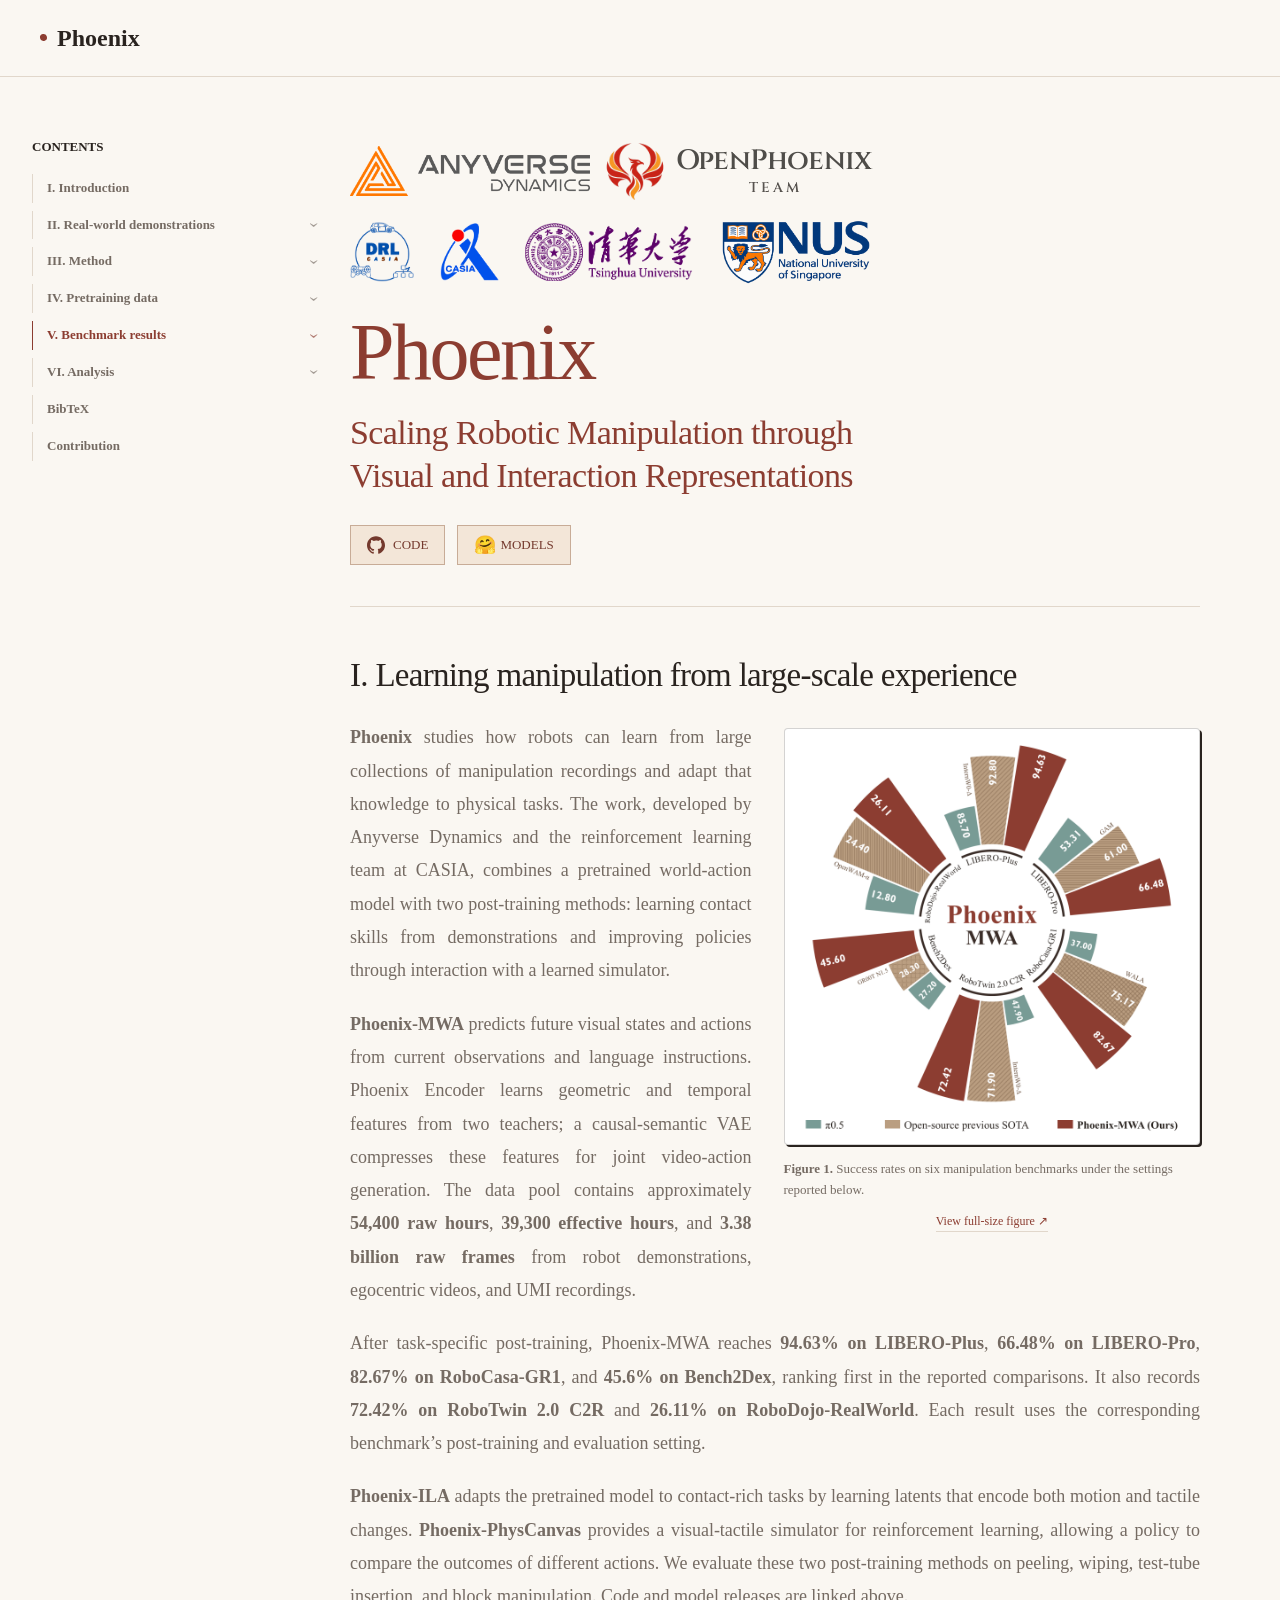
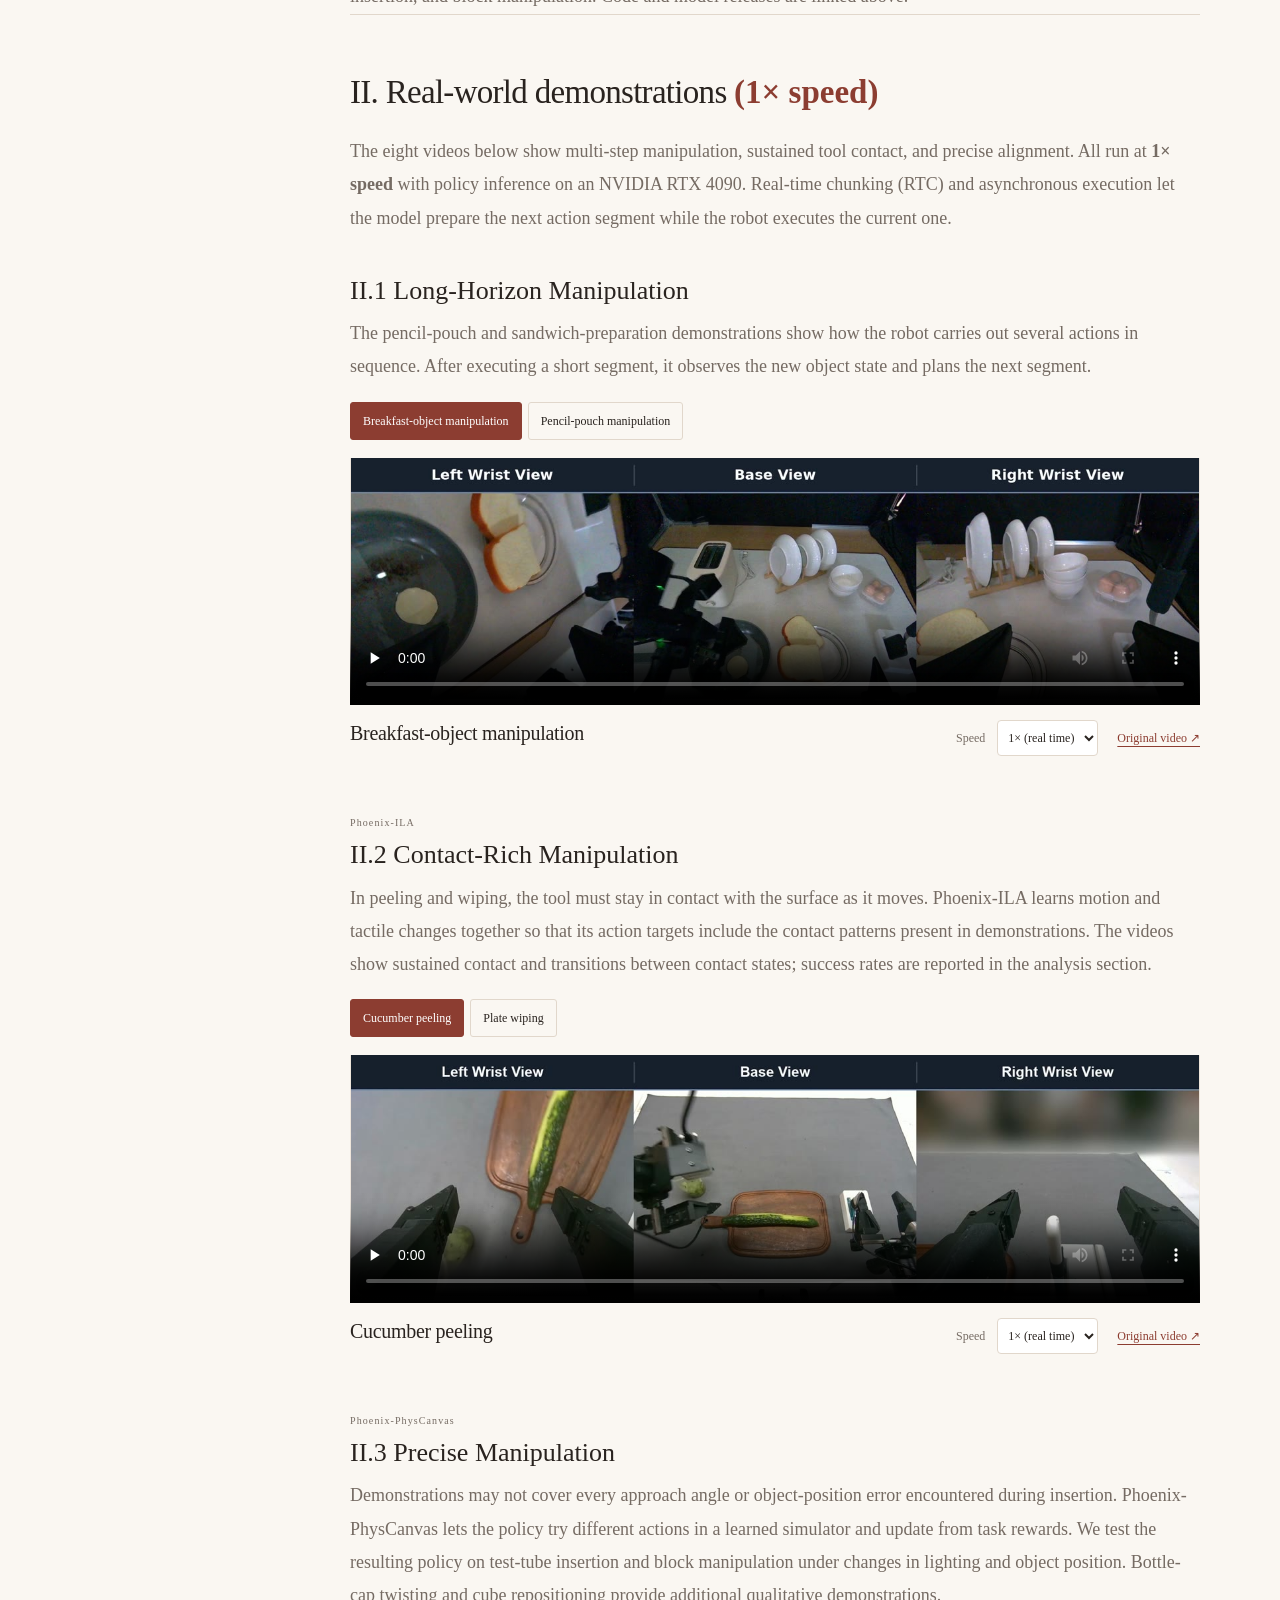
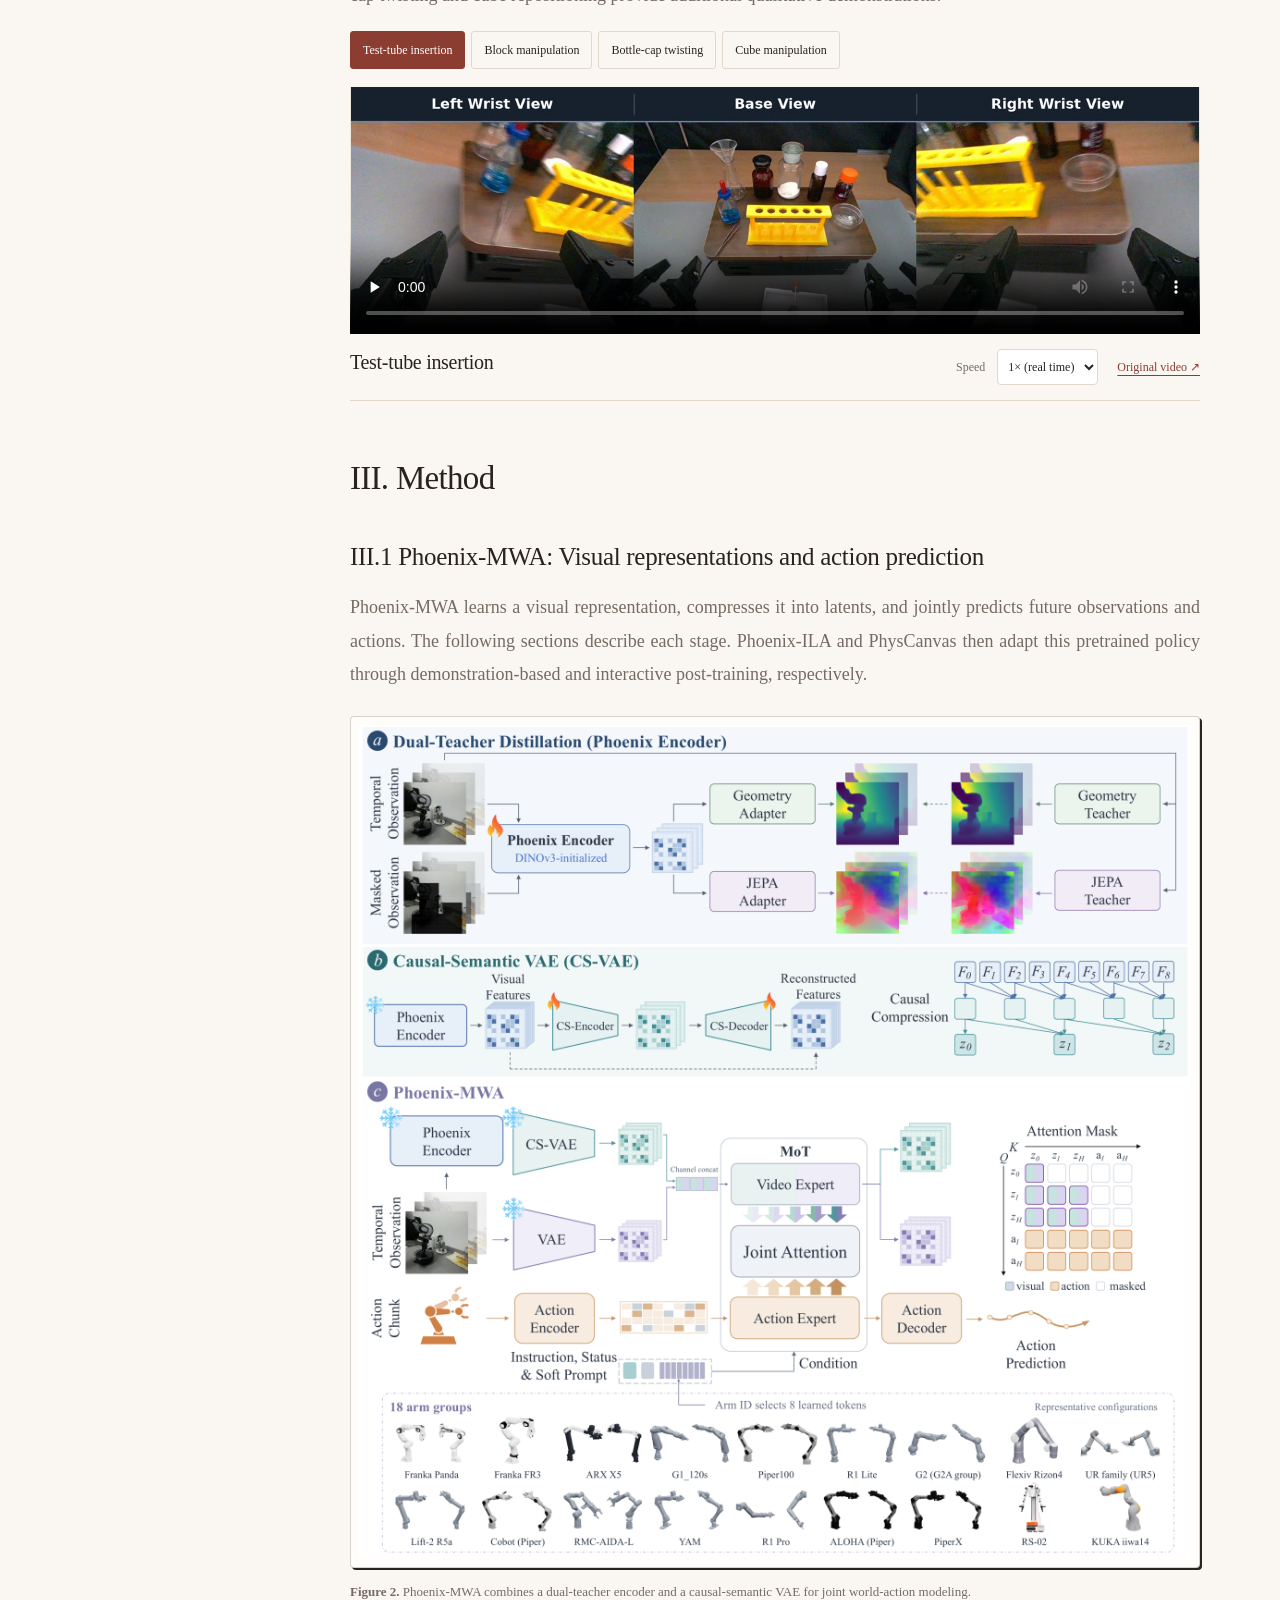
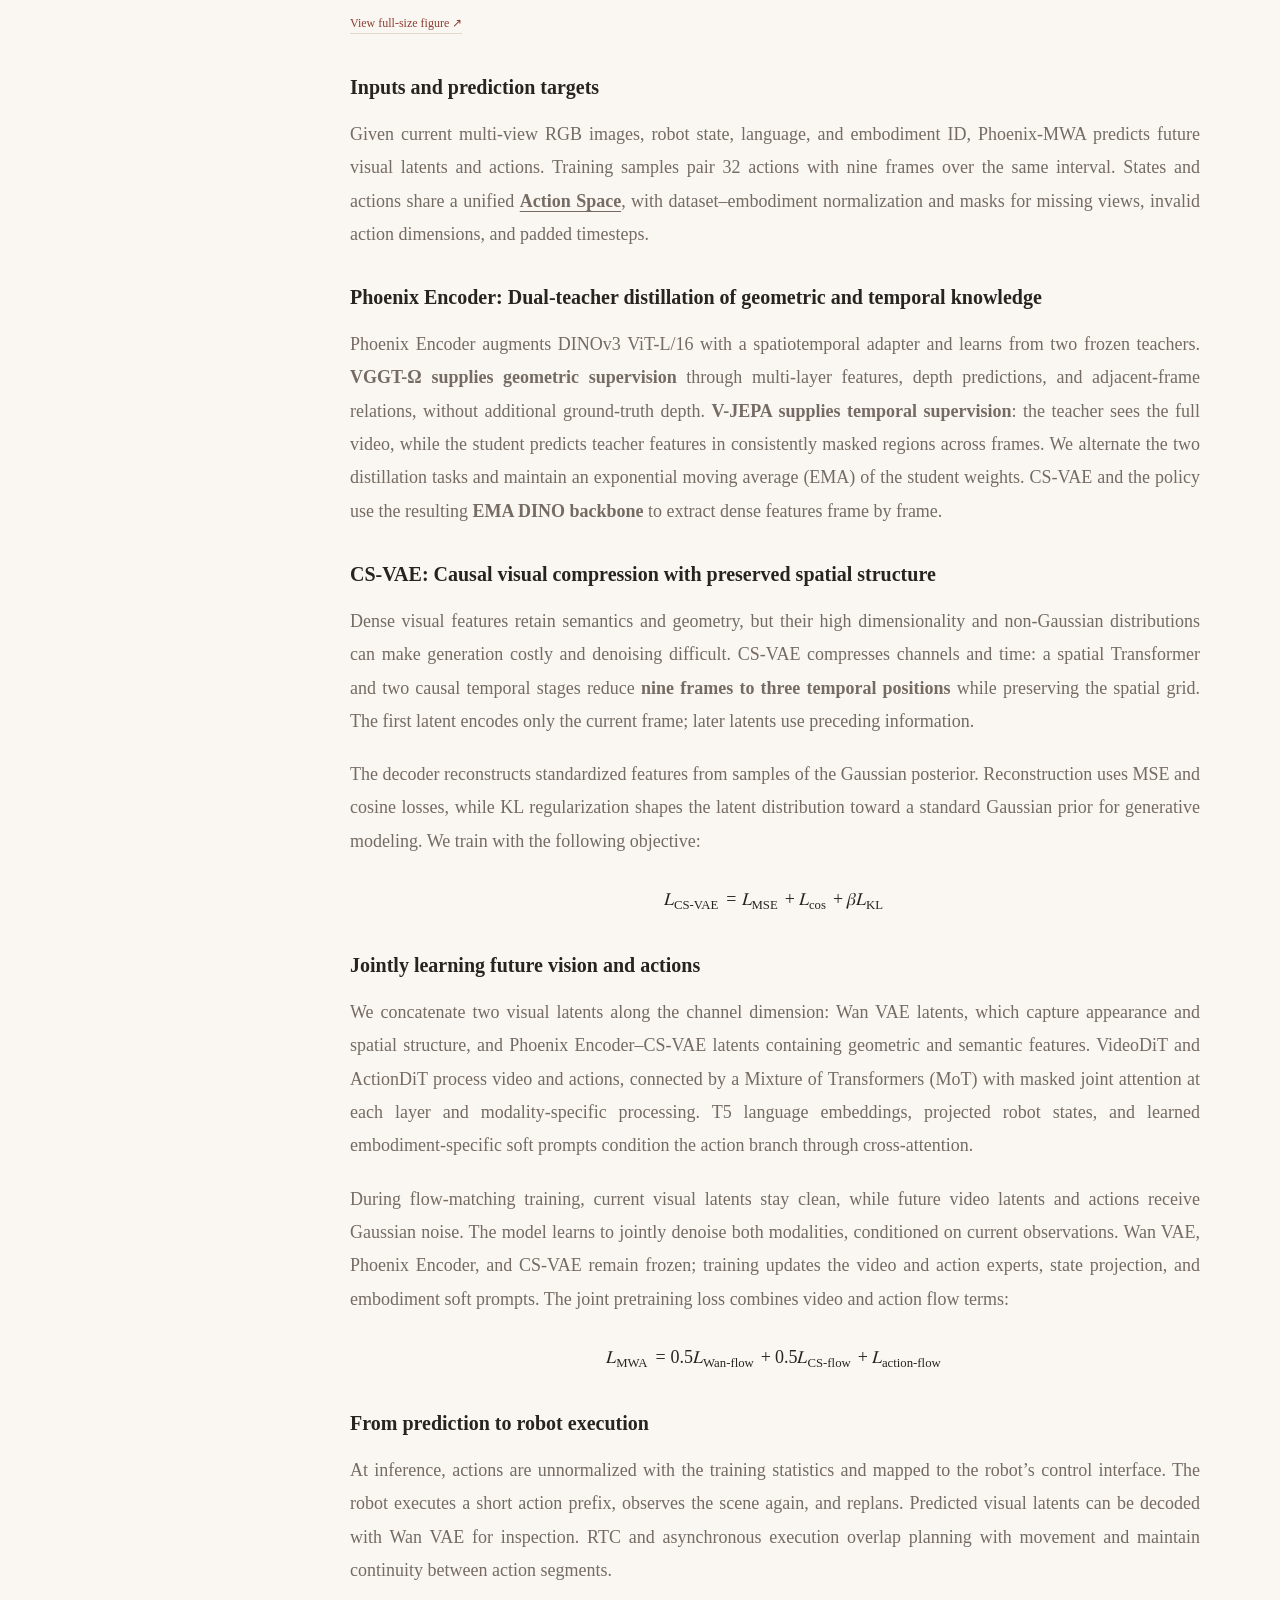
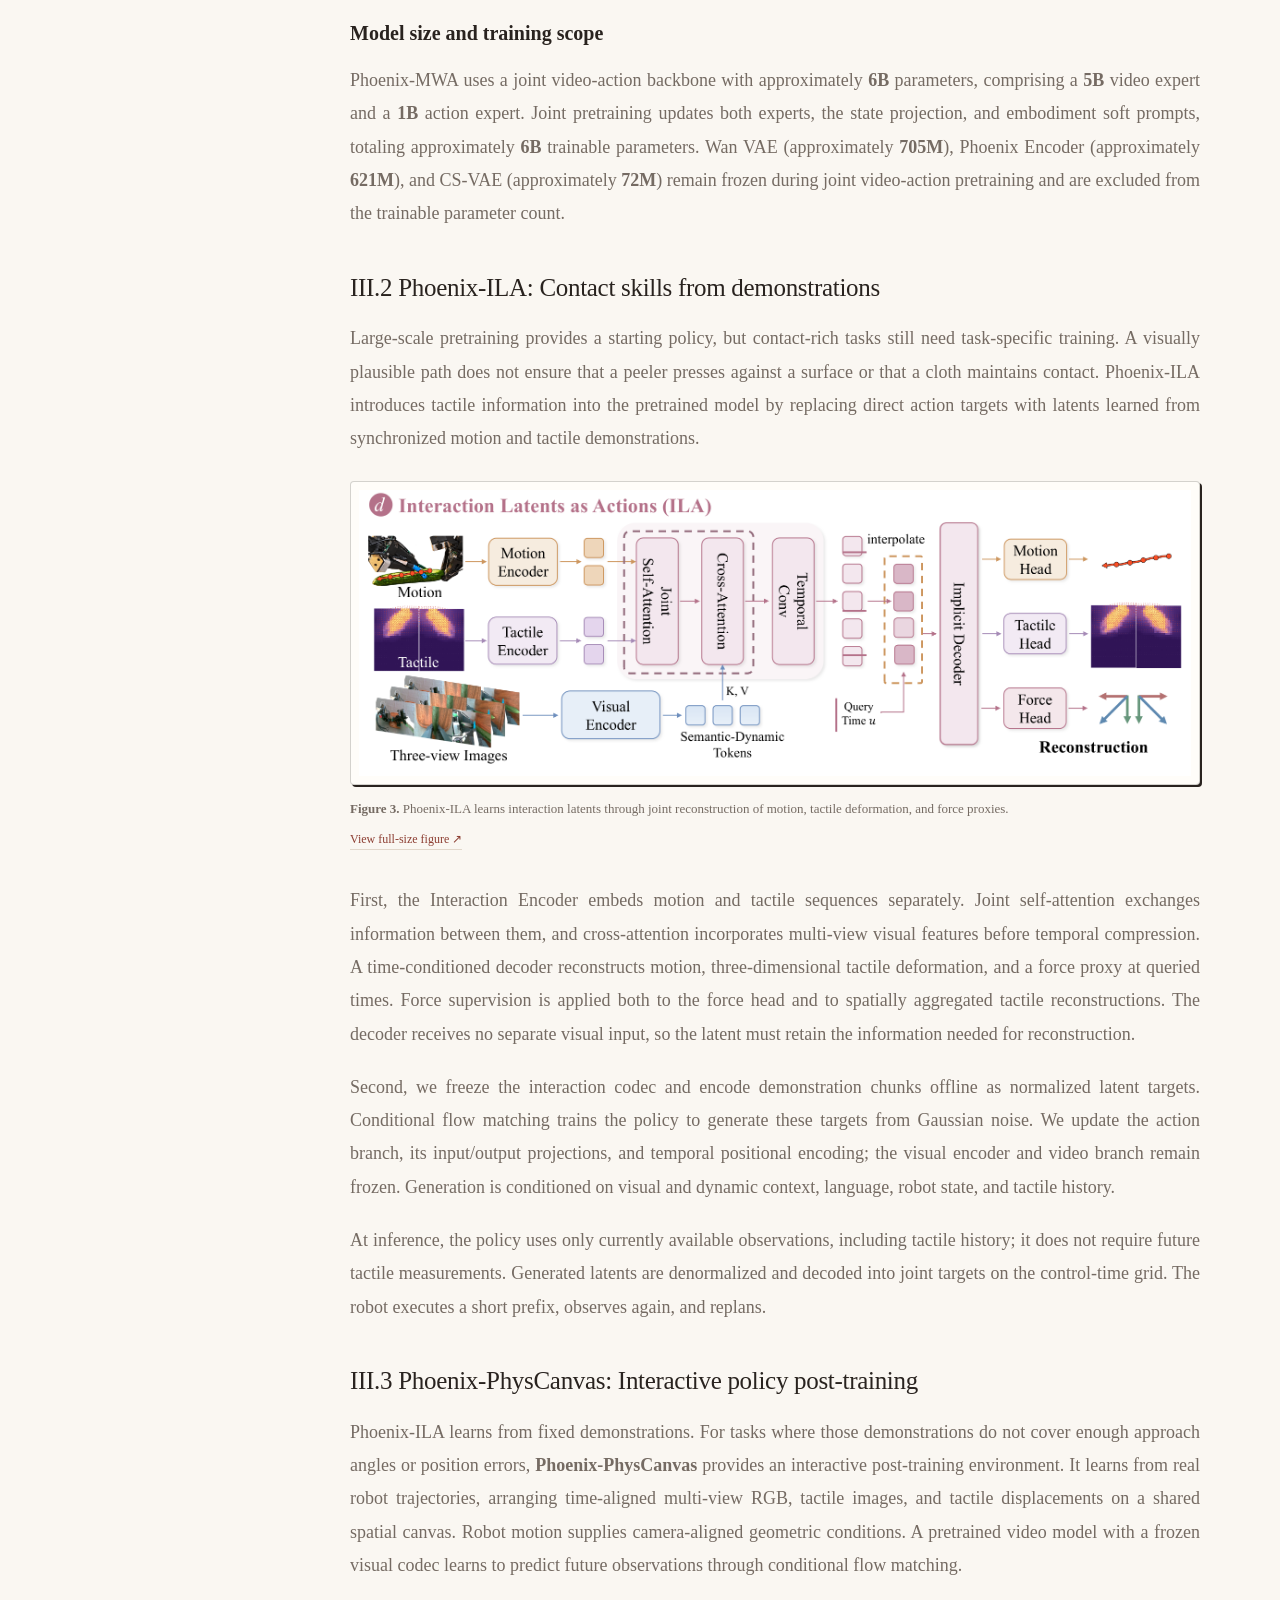
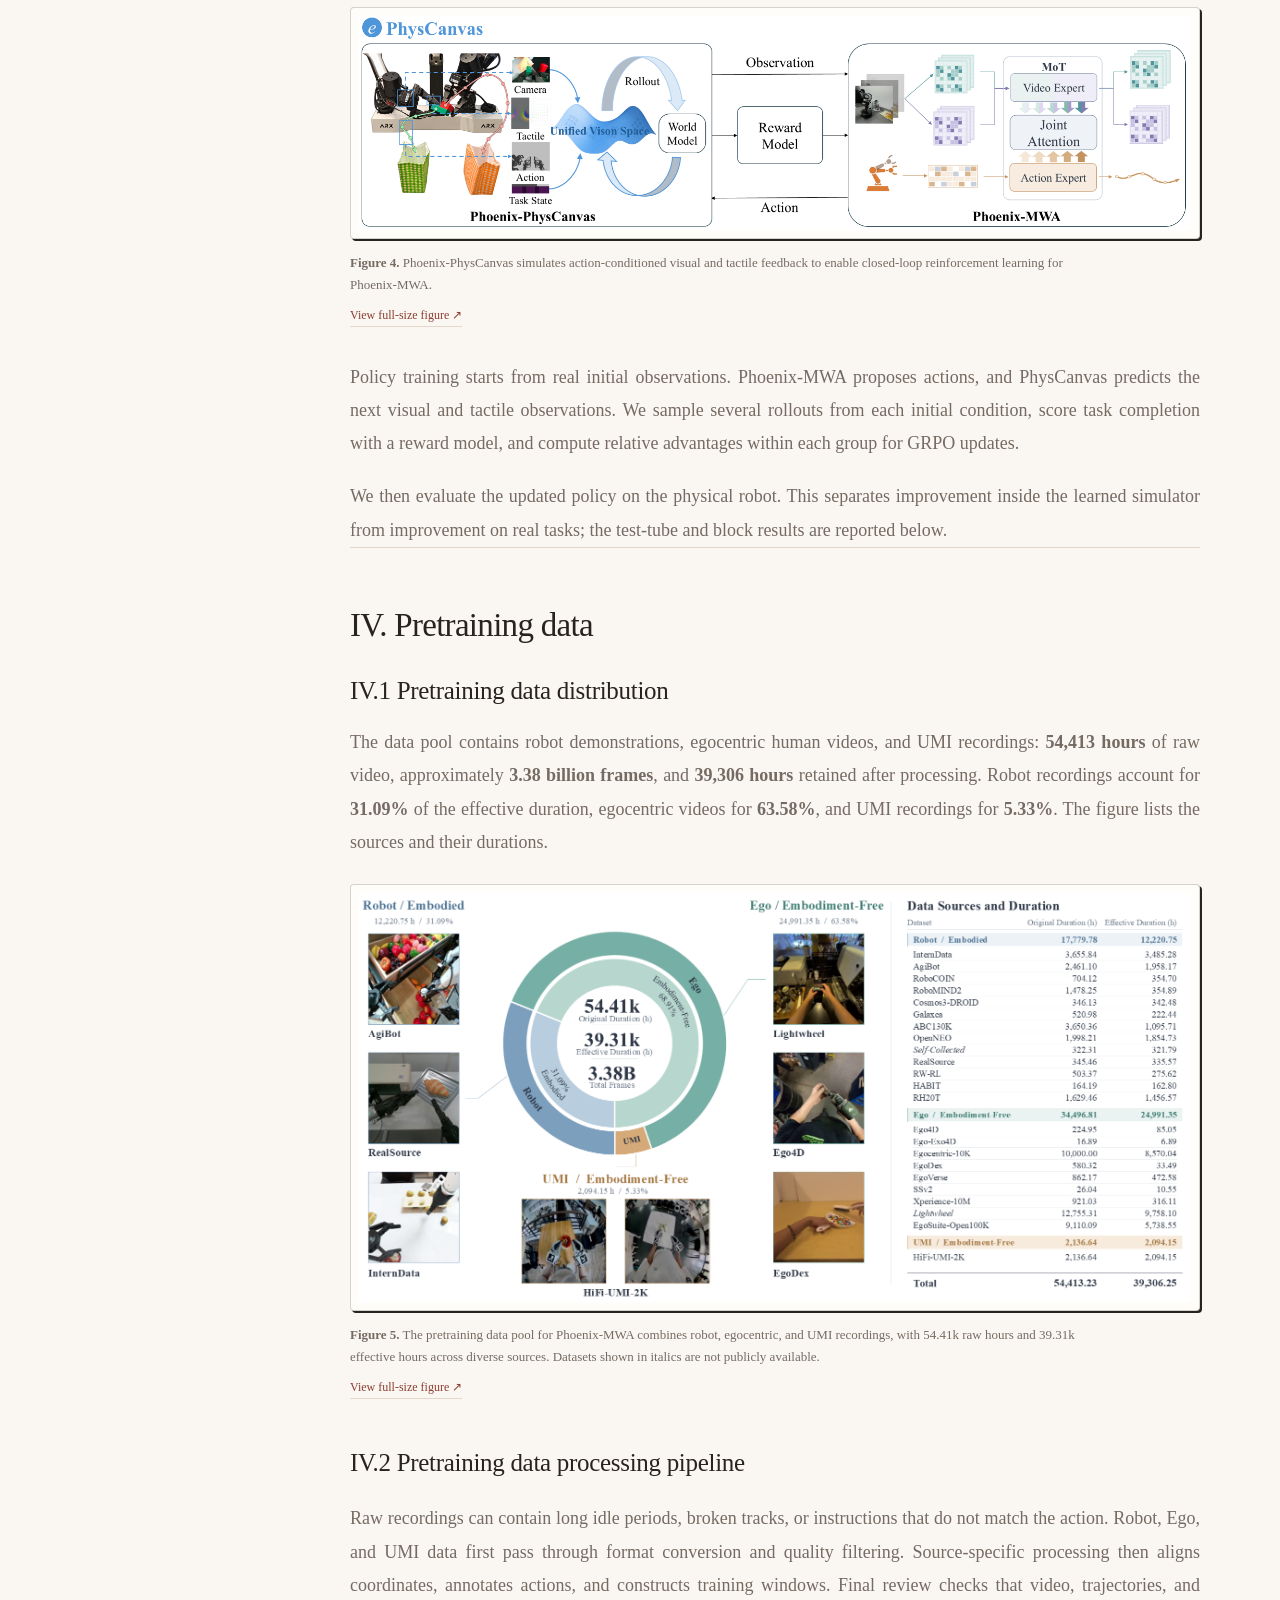
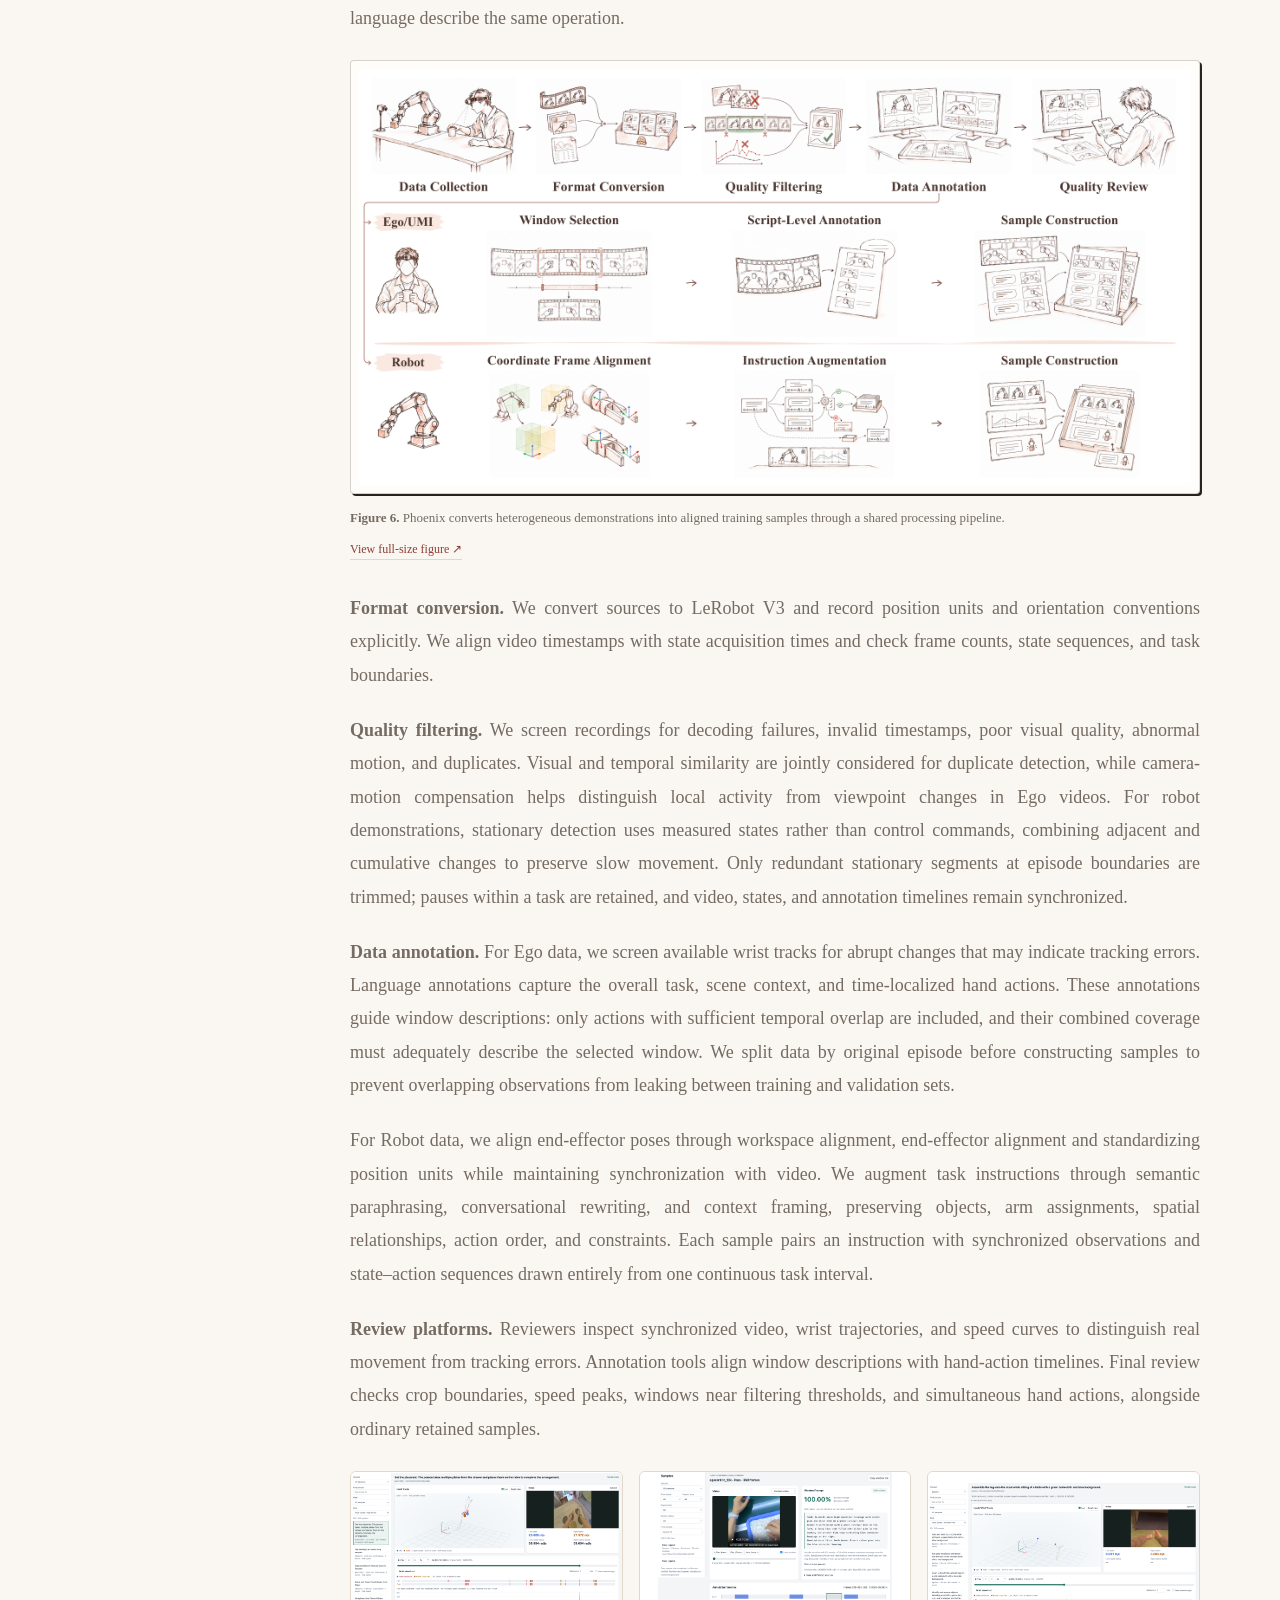
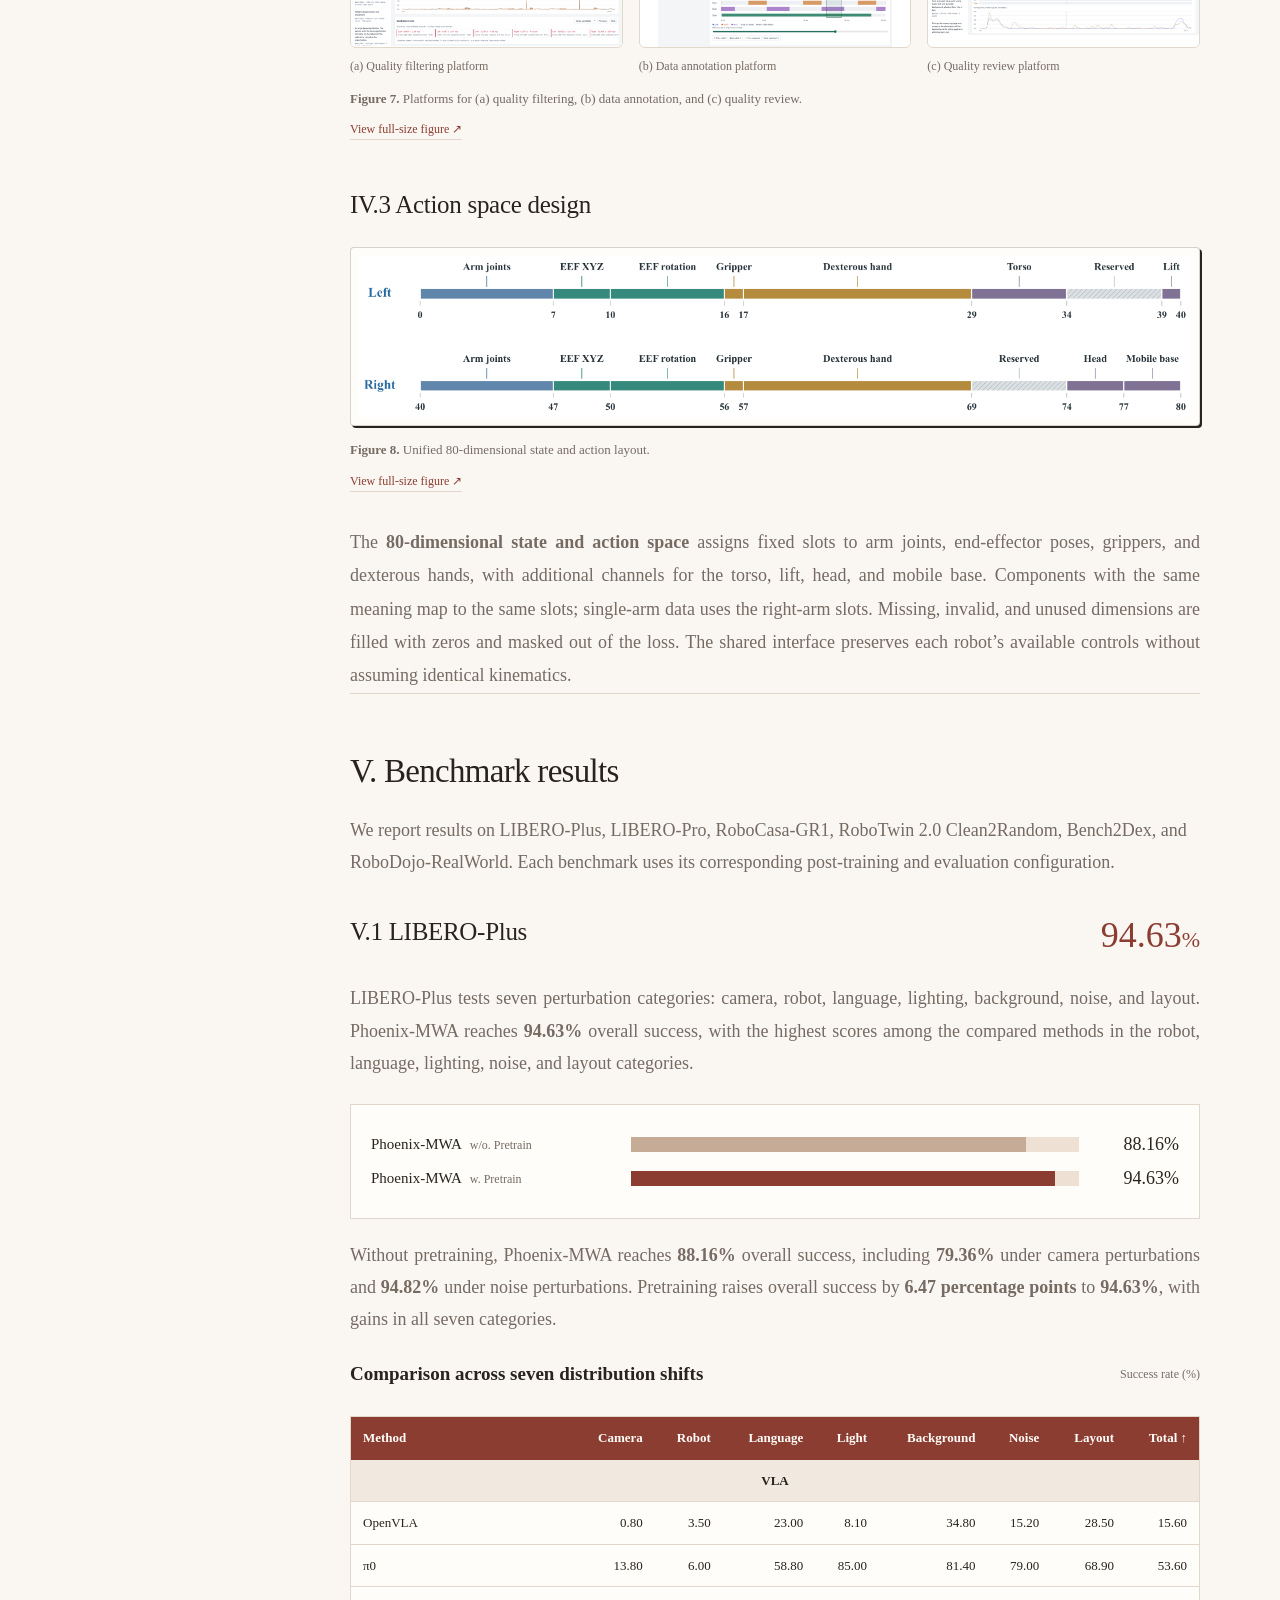
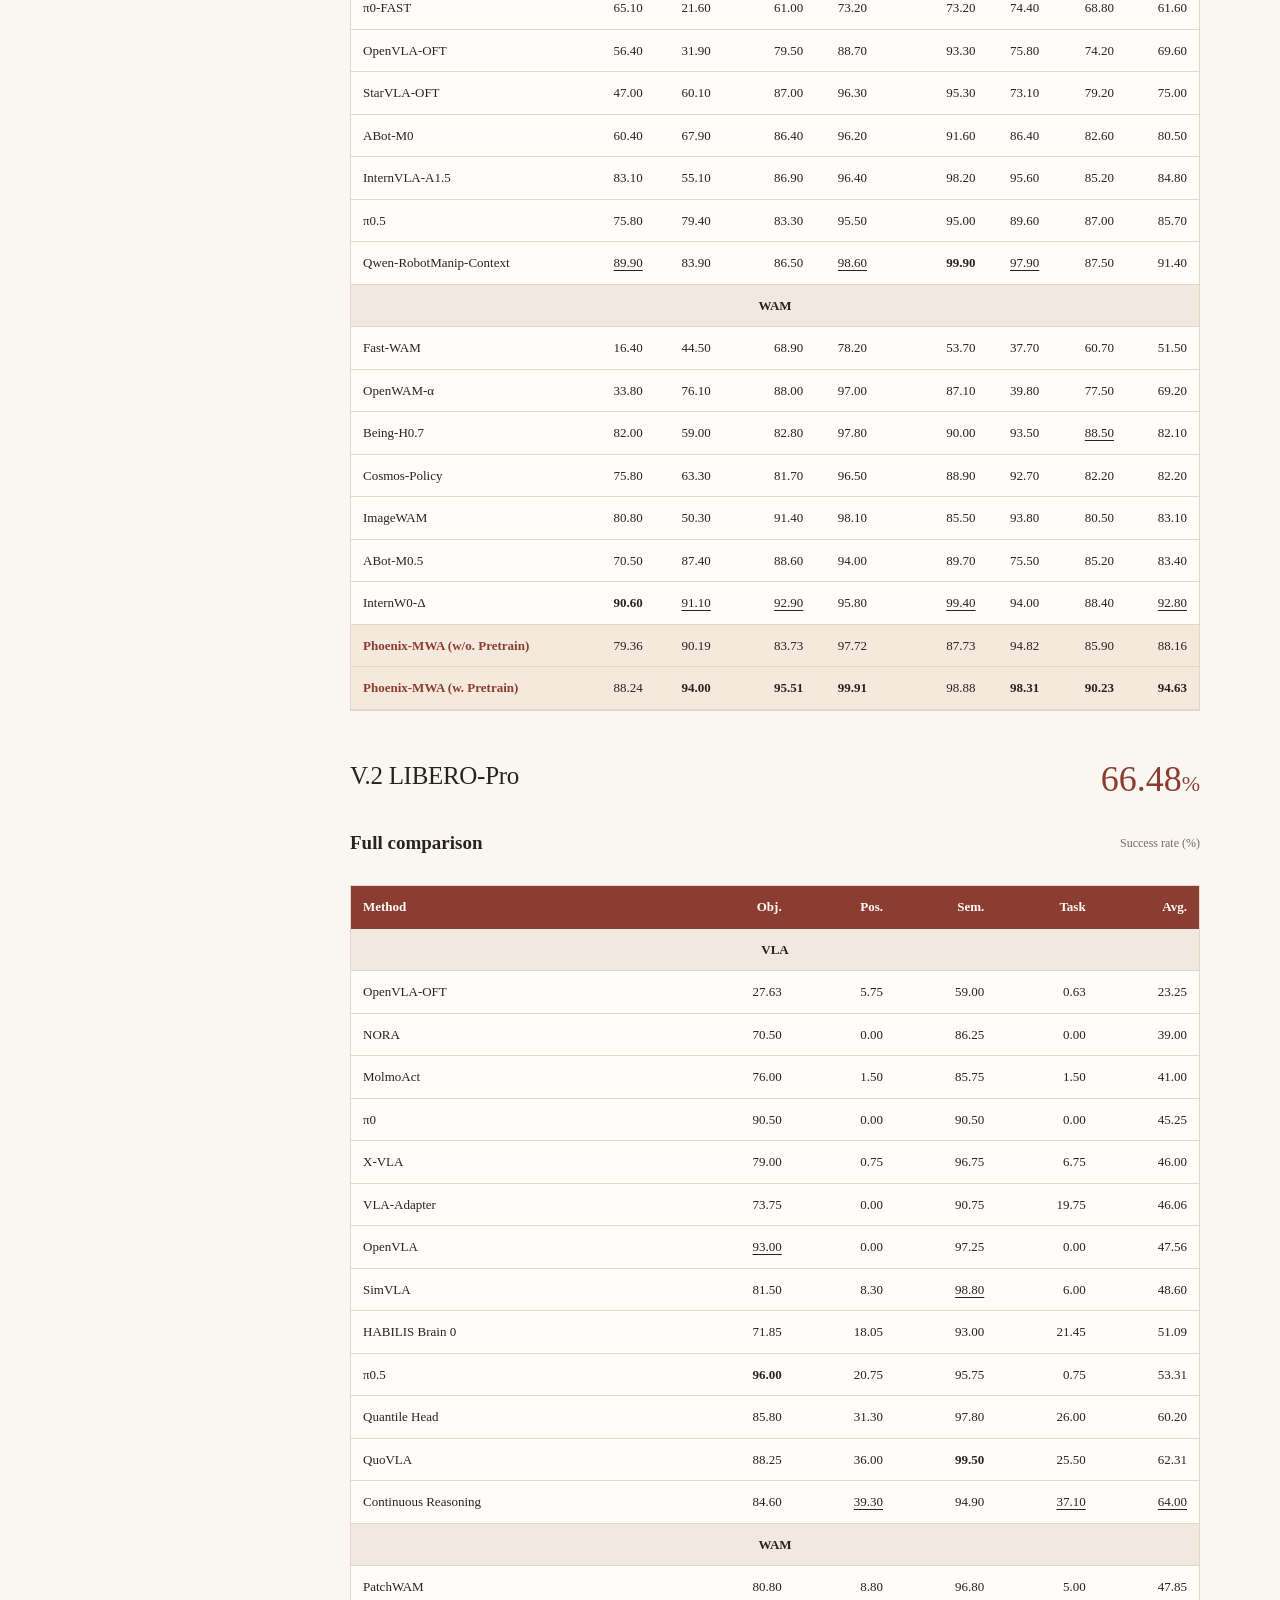
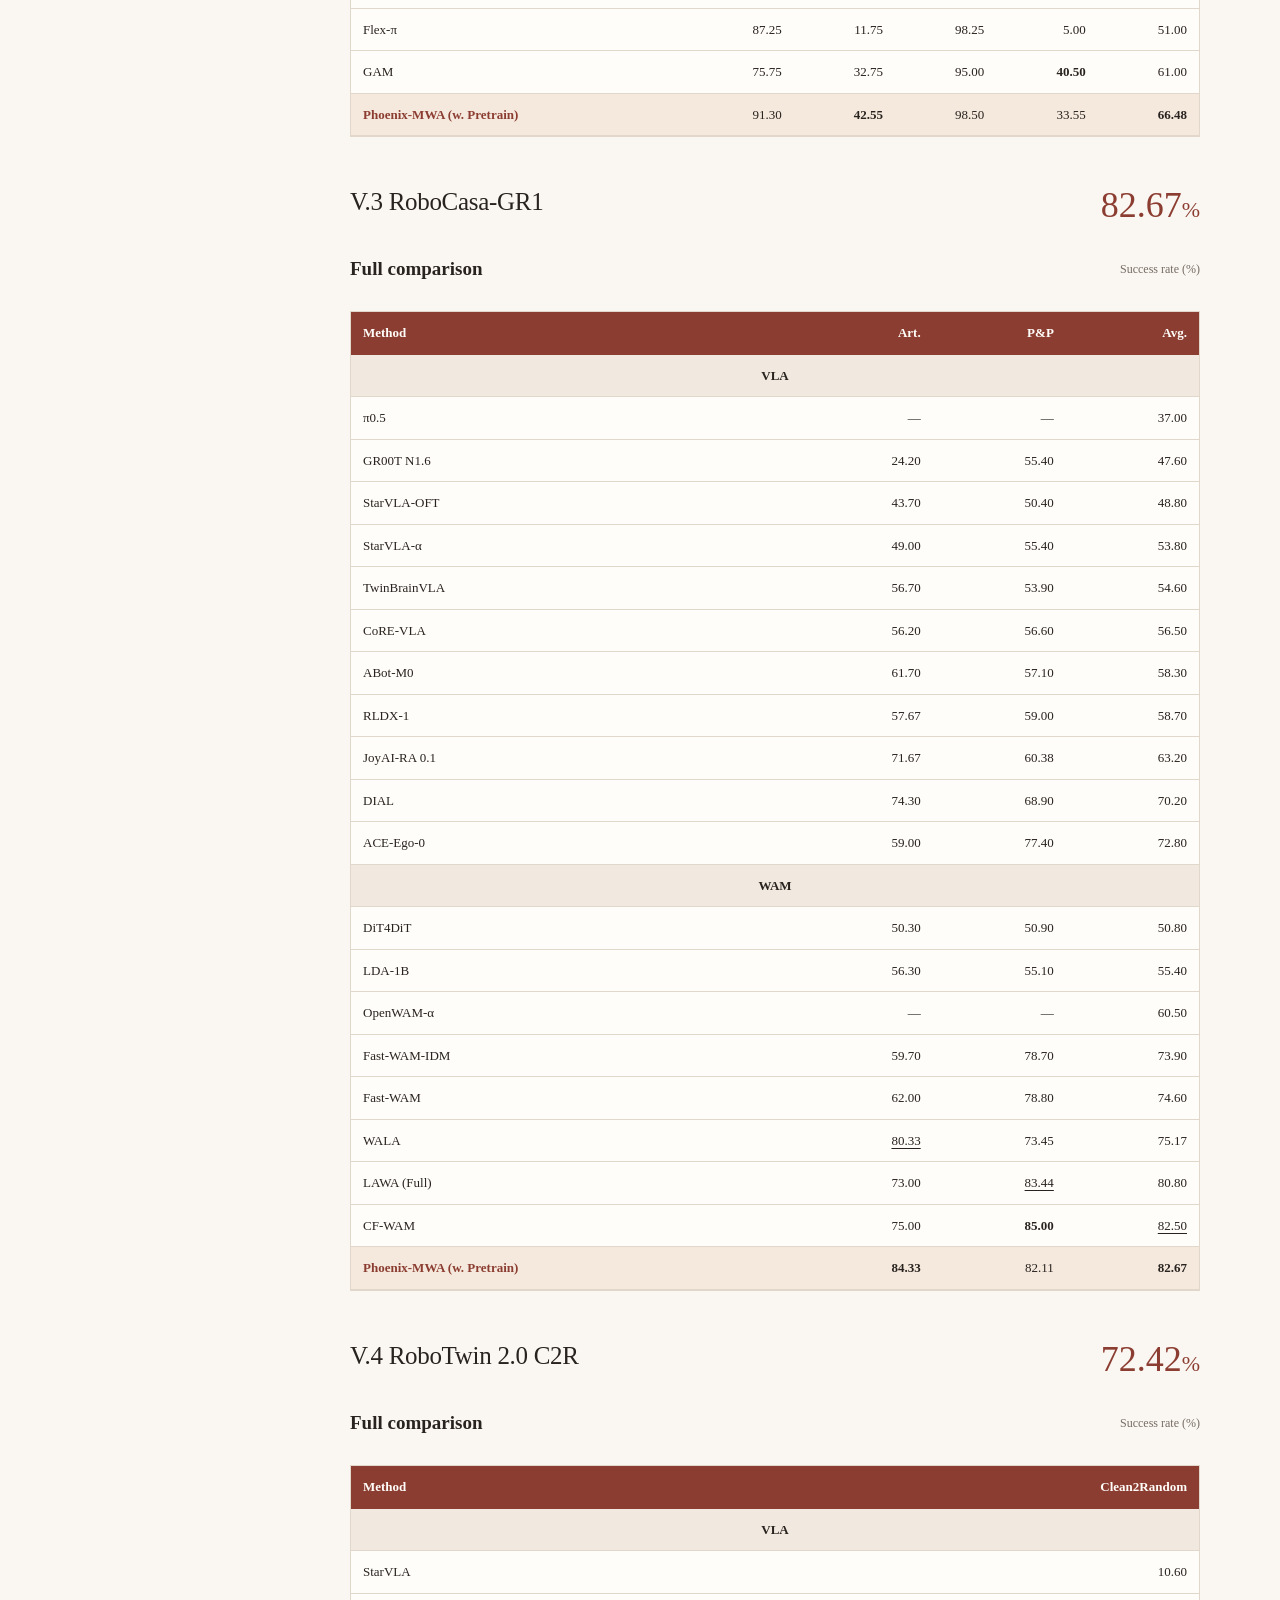
==== commit 3ea8d0b5: "List Xiang Li first in writing contributions" ====
--- a/index.html
+++ b/index.html
@@ -1211,7 +1211,7 @@
       </div>
       <div class="contribution-group">
         <h3>Writing</h3>
-        <p><a href="https://ucaszyp.github.io/" target="_blank" rel="noopener noreferrer">Yupeng Zheng</a>, Chaoyue Li, Secant, <a href="https://scholar.google.com/citations?user=bJrZ3kUAAAAJ&amp;hl=zh-CN" target="_blank" rel="noopener noreferrer">Yichen Zhang</a>, <a href="https://getterupper.github.io/" target="_blank" rel="noopener noreferrer">Xiang Li</a></p>
+        <p><a href="https://getterupper.github.io/" target="_blank" rel="noopener noreferrer">Xiang Li</a>, <a href="https://ucaszyp.github.io/" target="_blank" rel="noopener noreferrer">Yupeng Zheng</a>, Chaoyue Li, Secant, <a href="https://scholar.google.com/citations?user=bJrZ3kUAAAAJ&amp;hl=zh-CN" target="_blank" rel="noopener noreferrer">Yichen Zhang</a></p>
       </div>
     </div>
   </div>
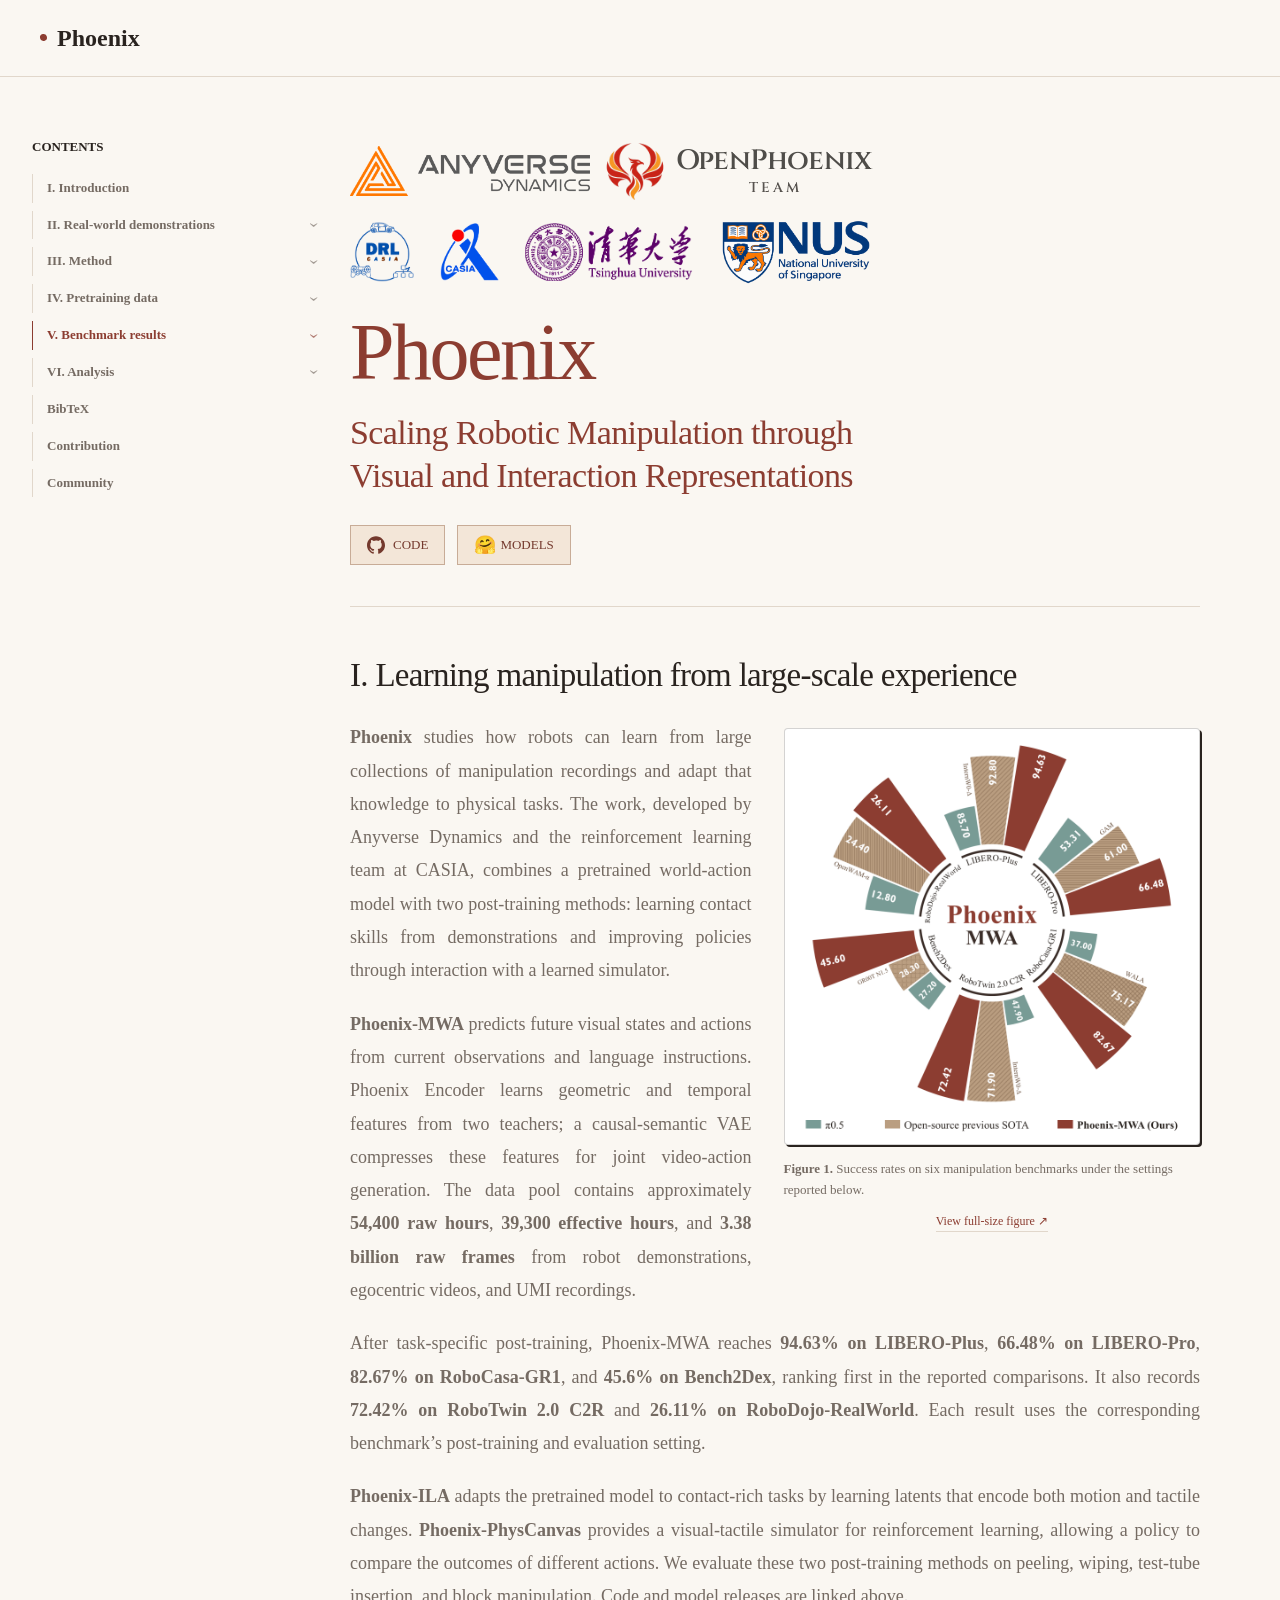
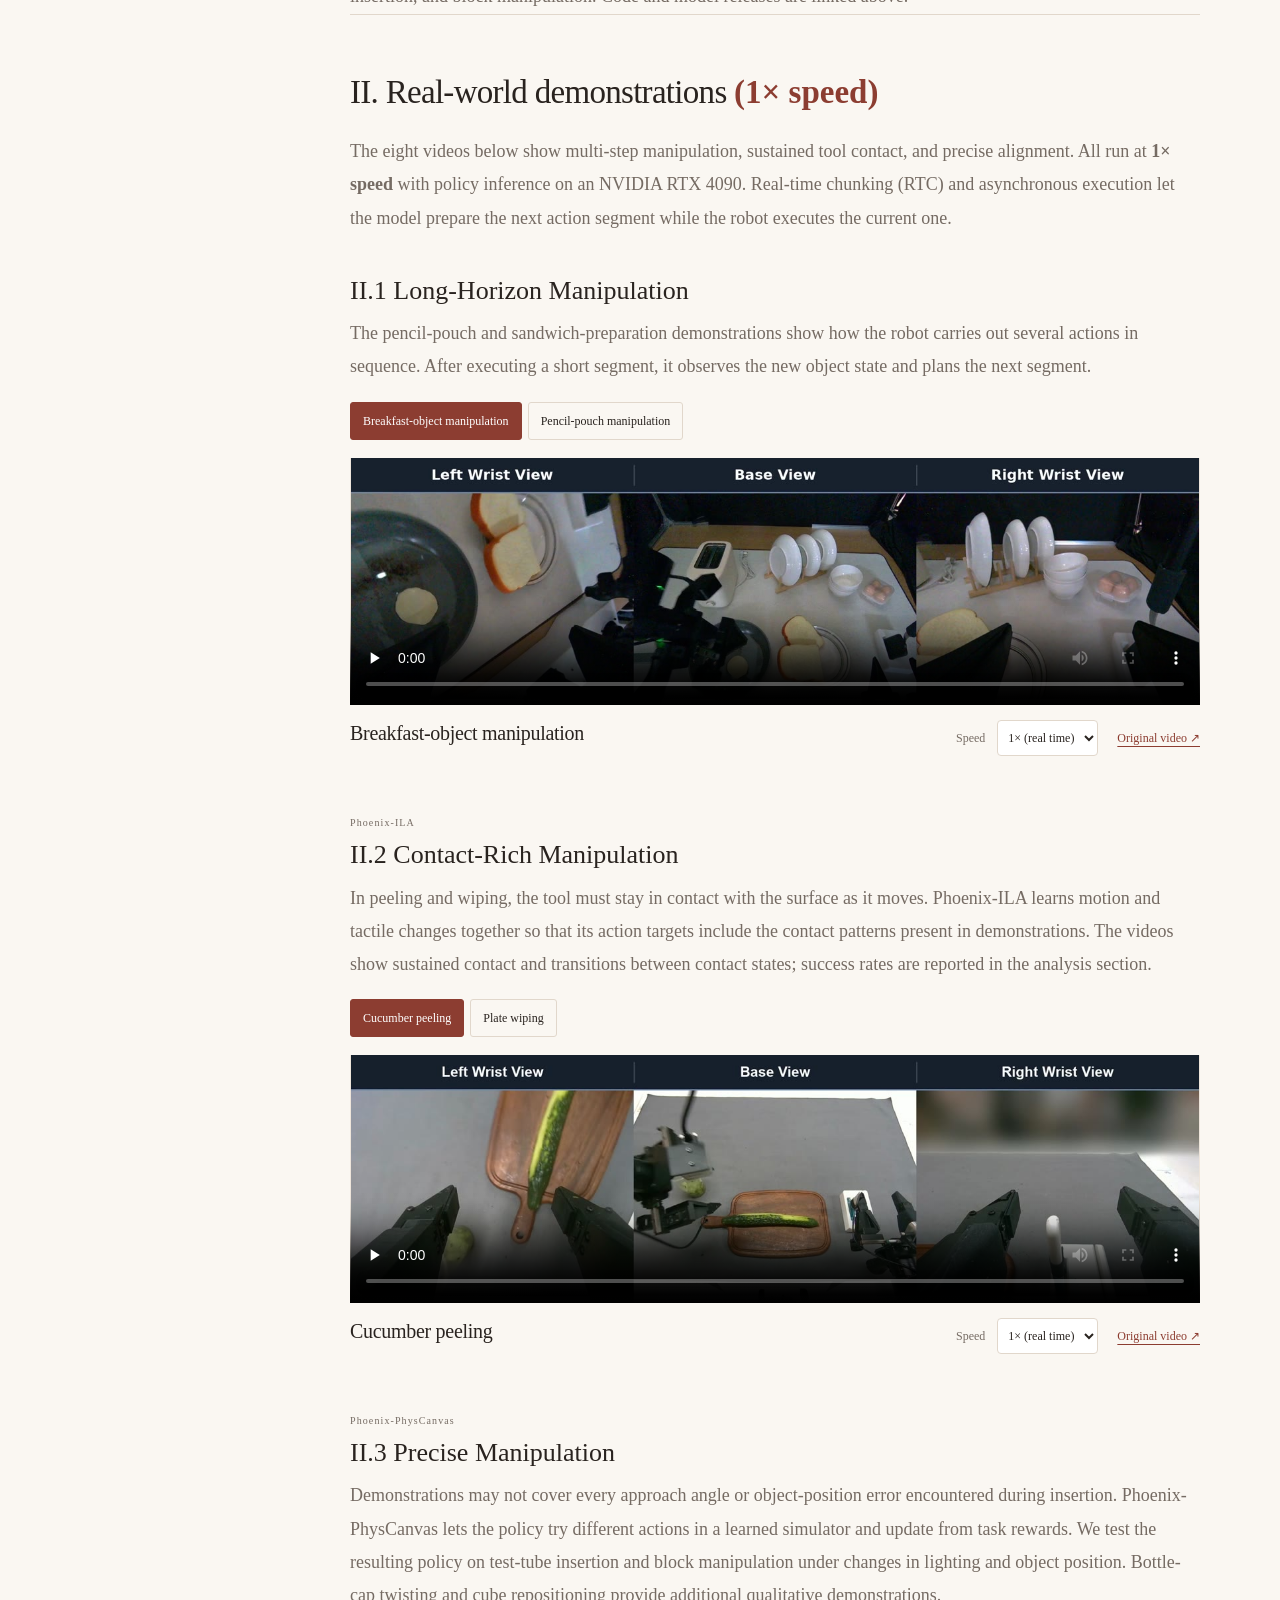
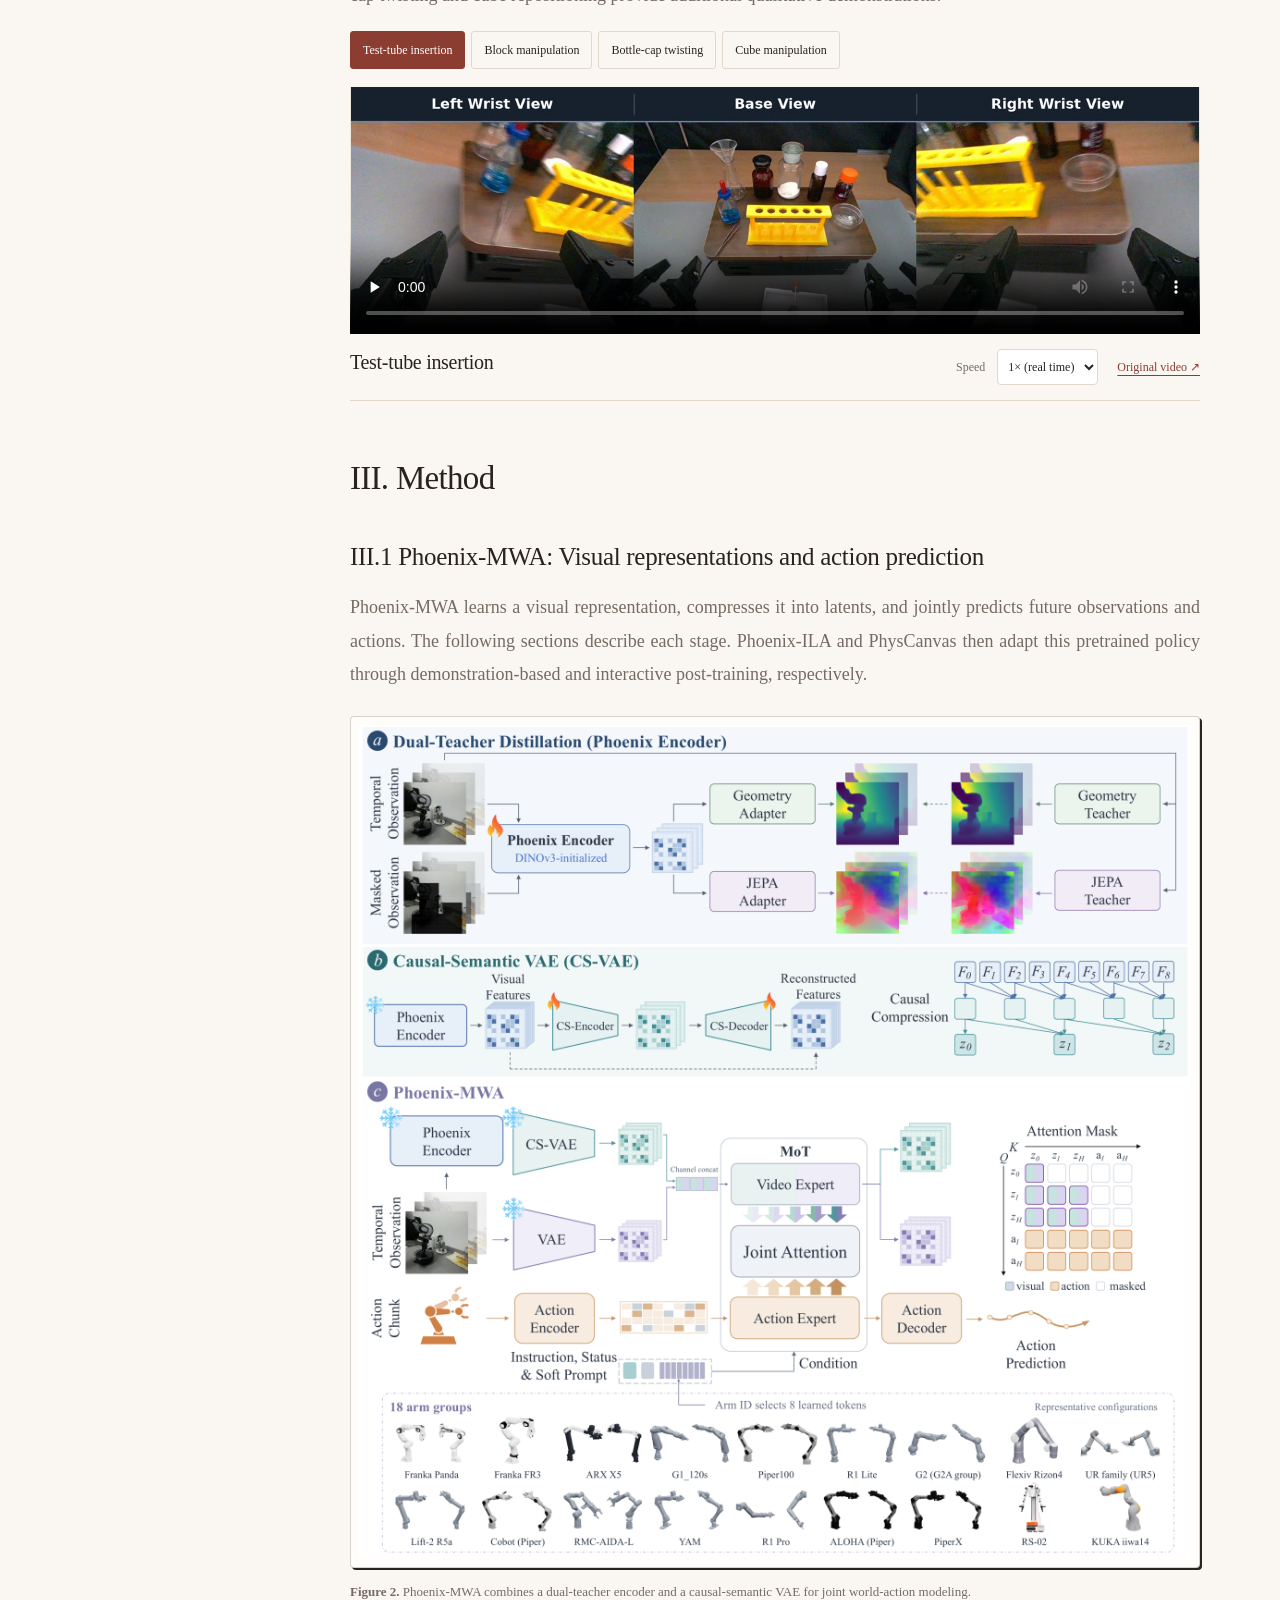
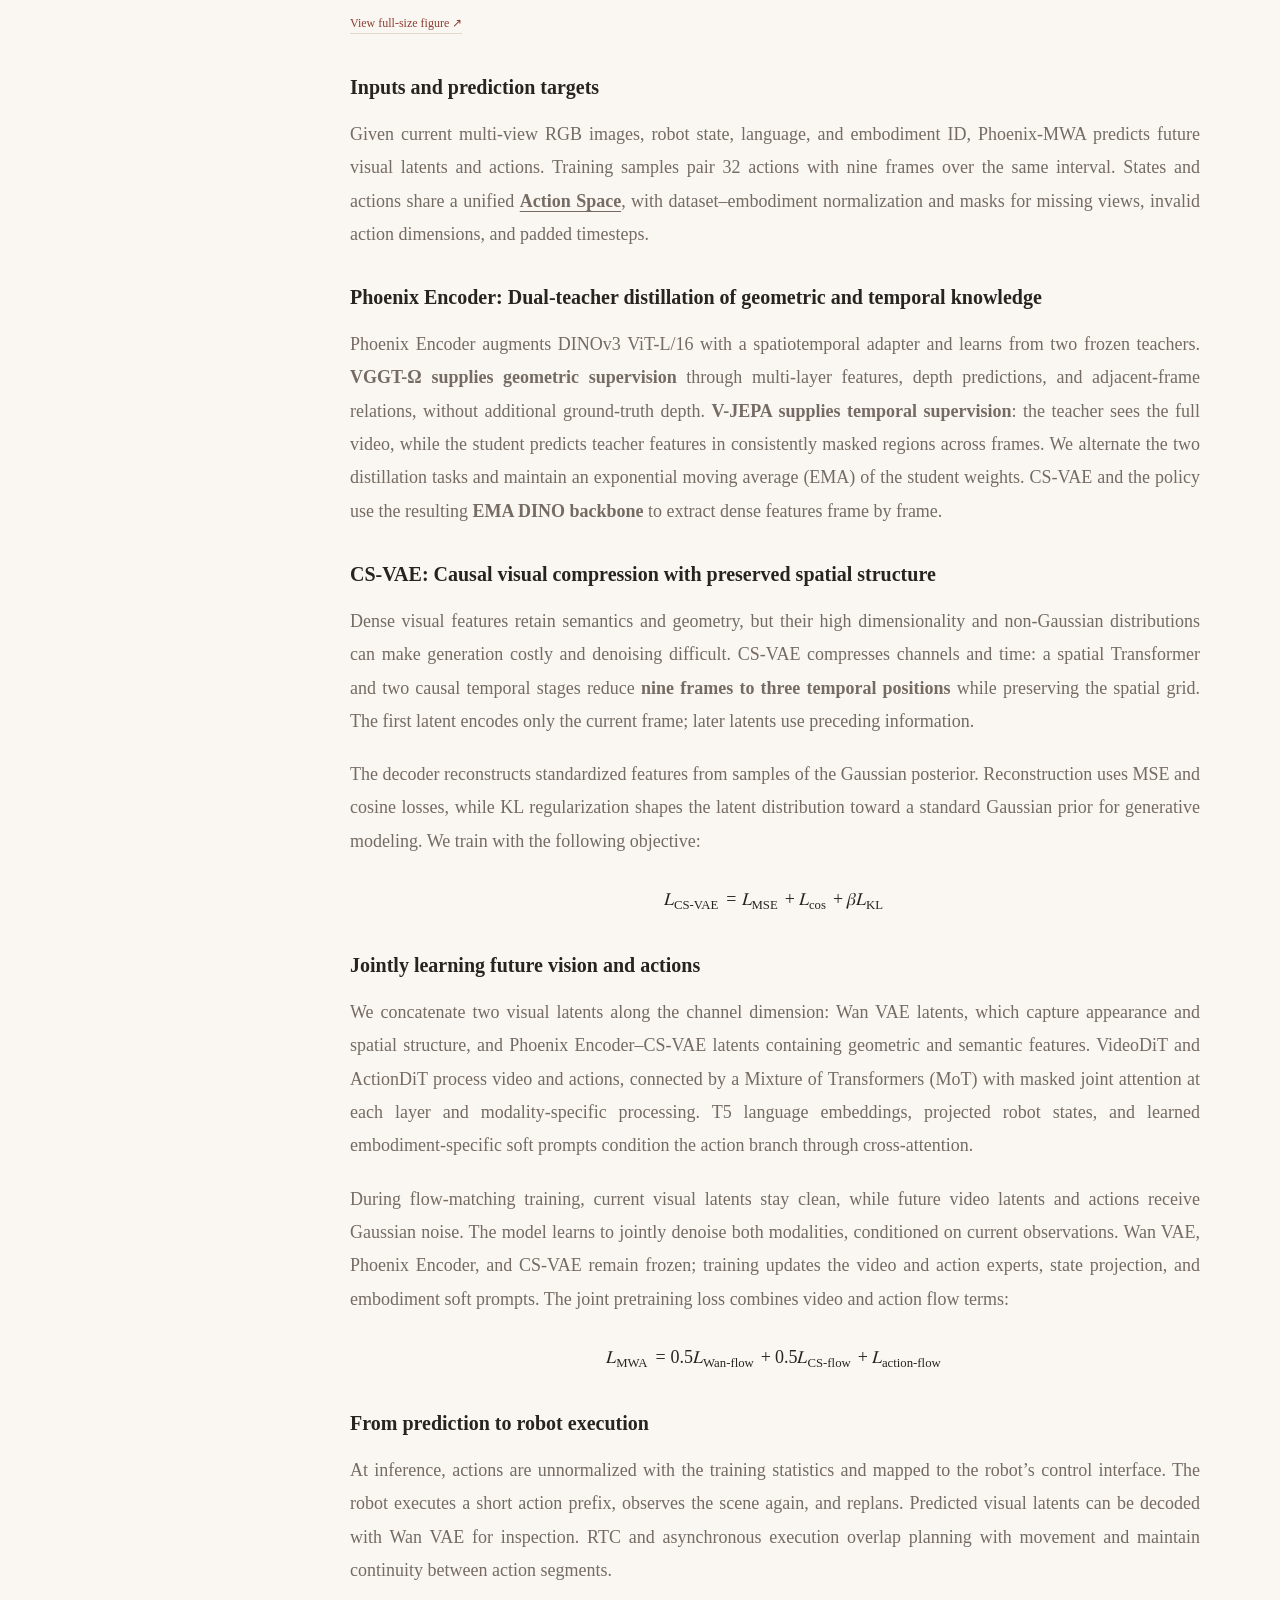
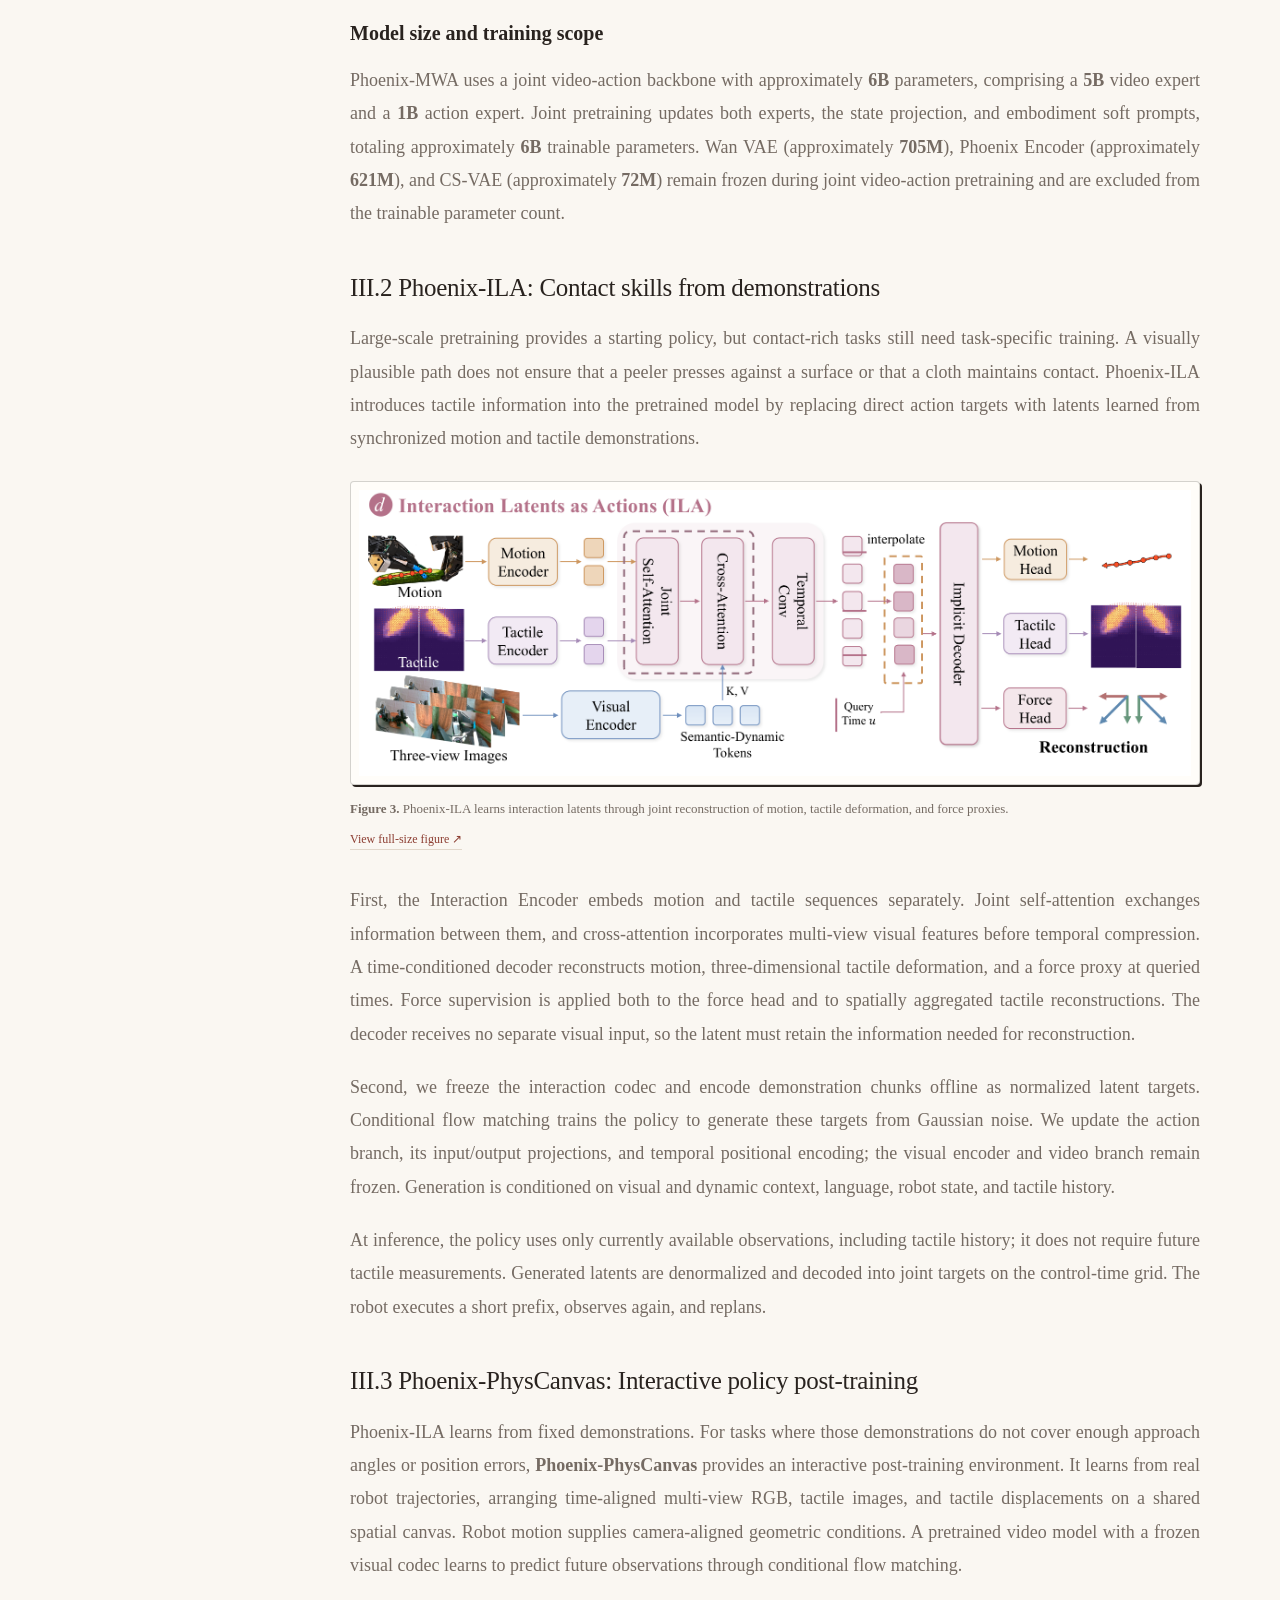
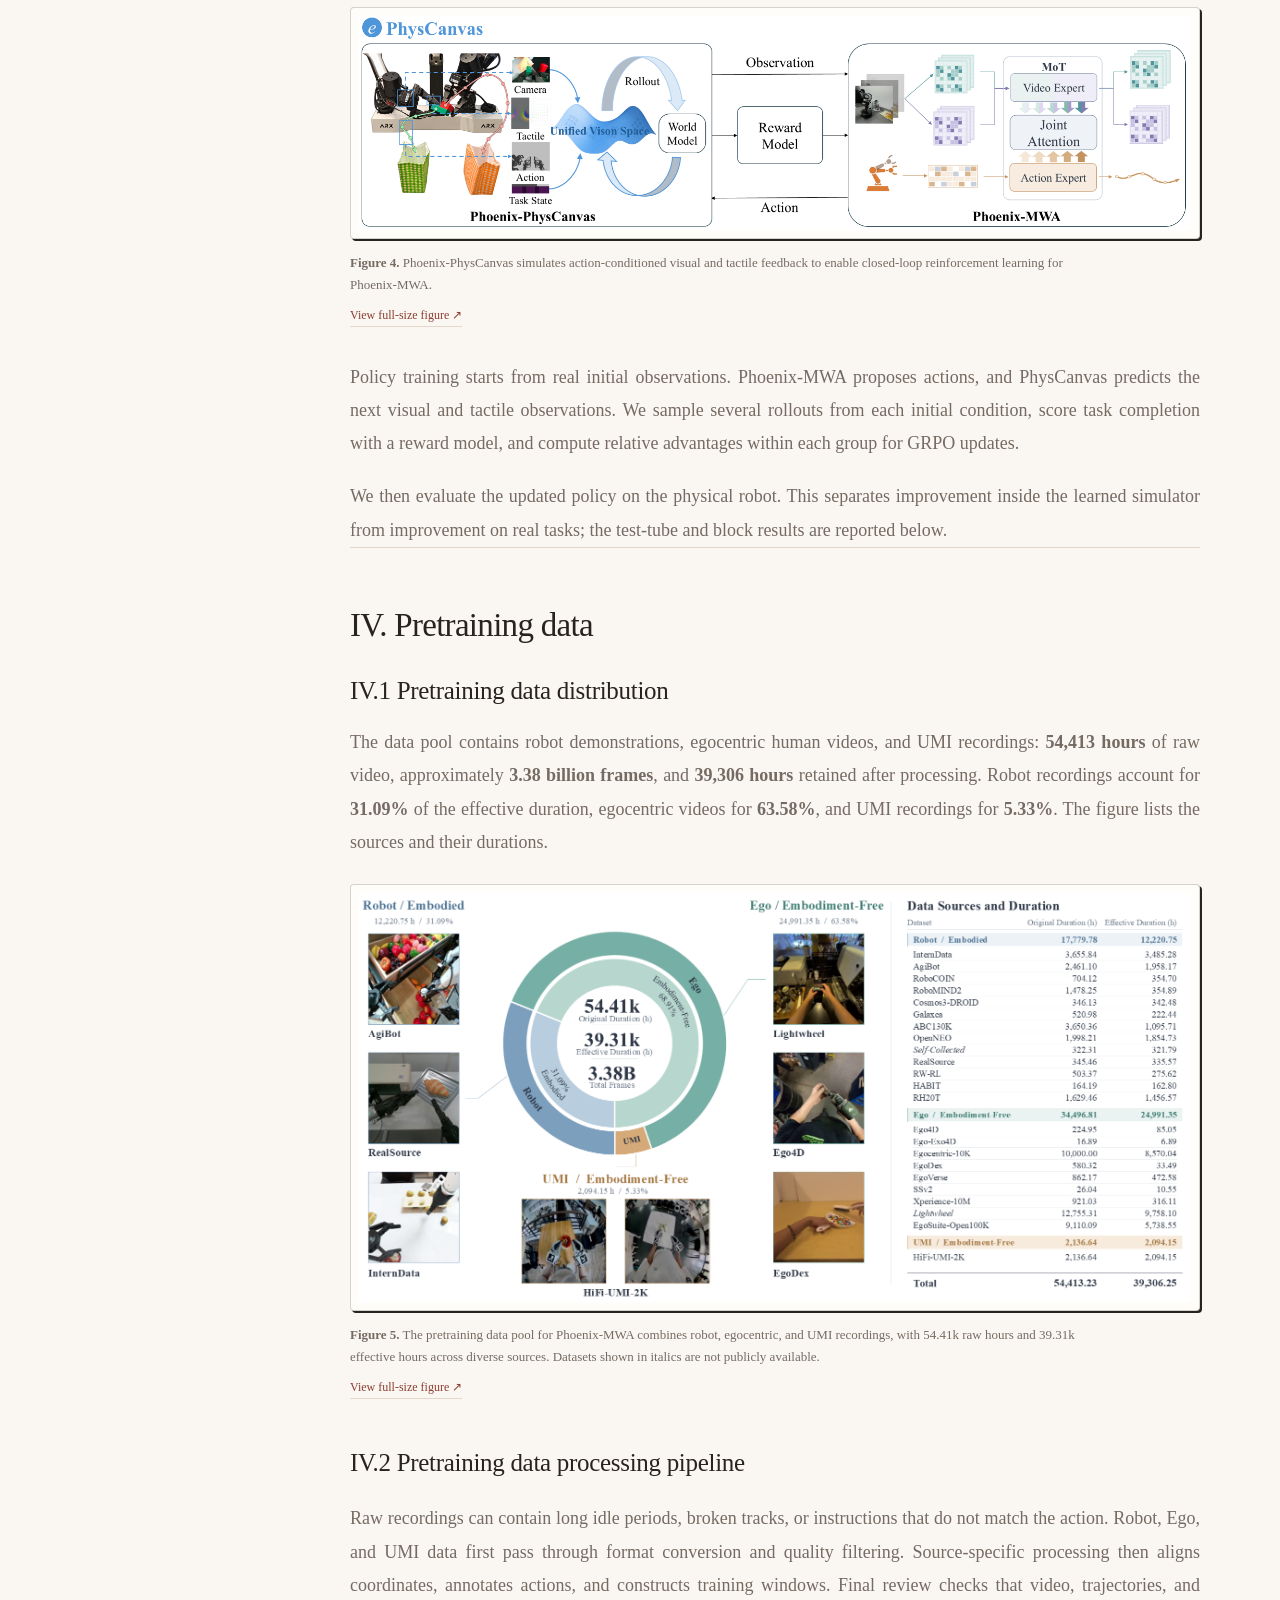
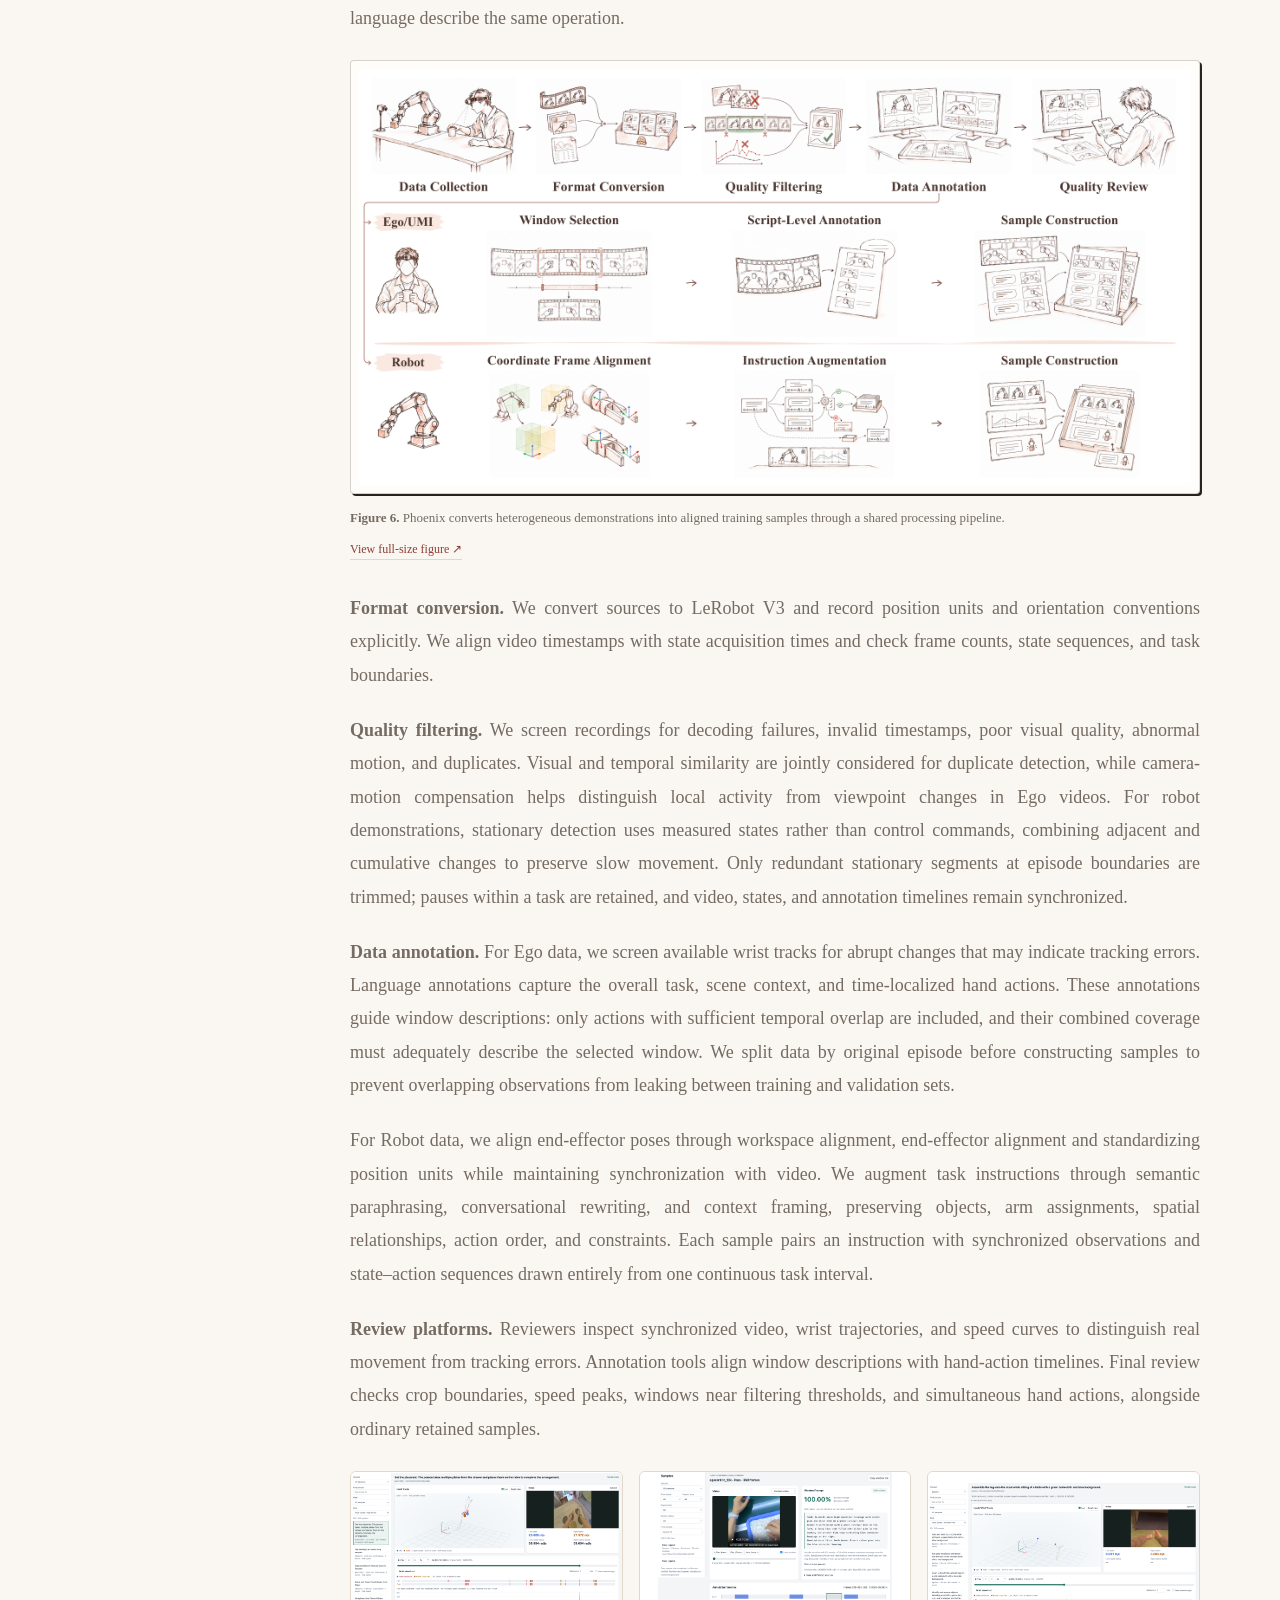
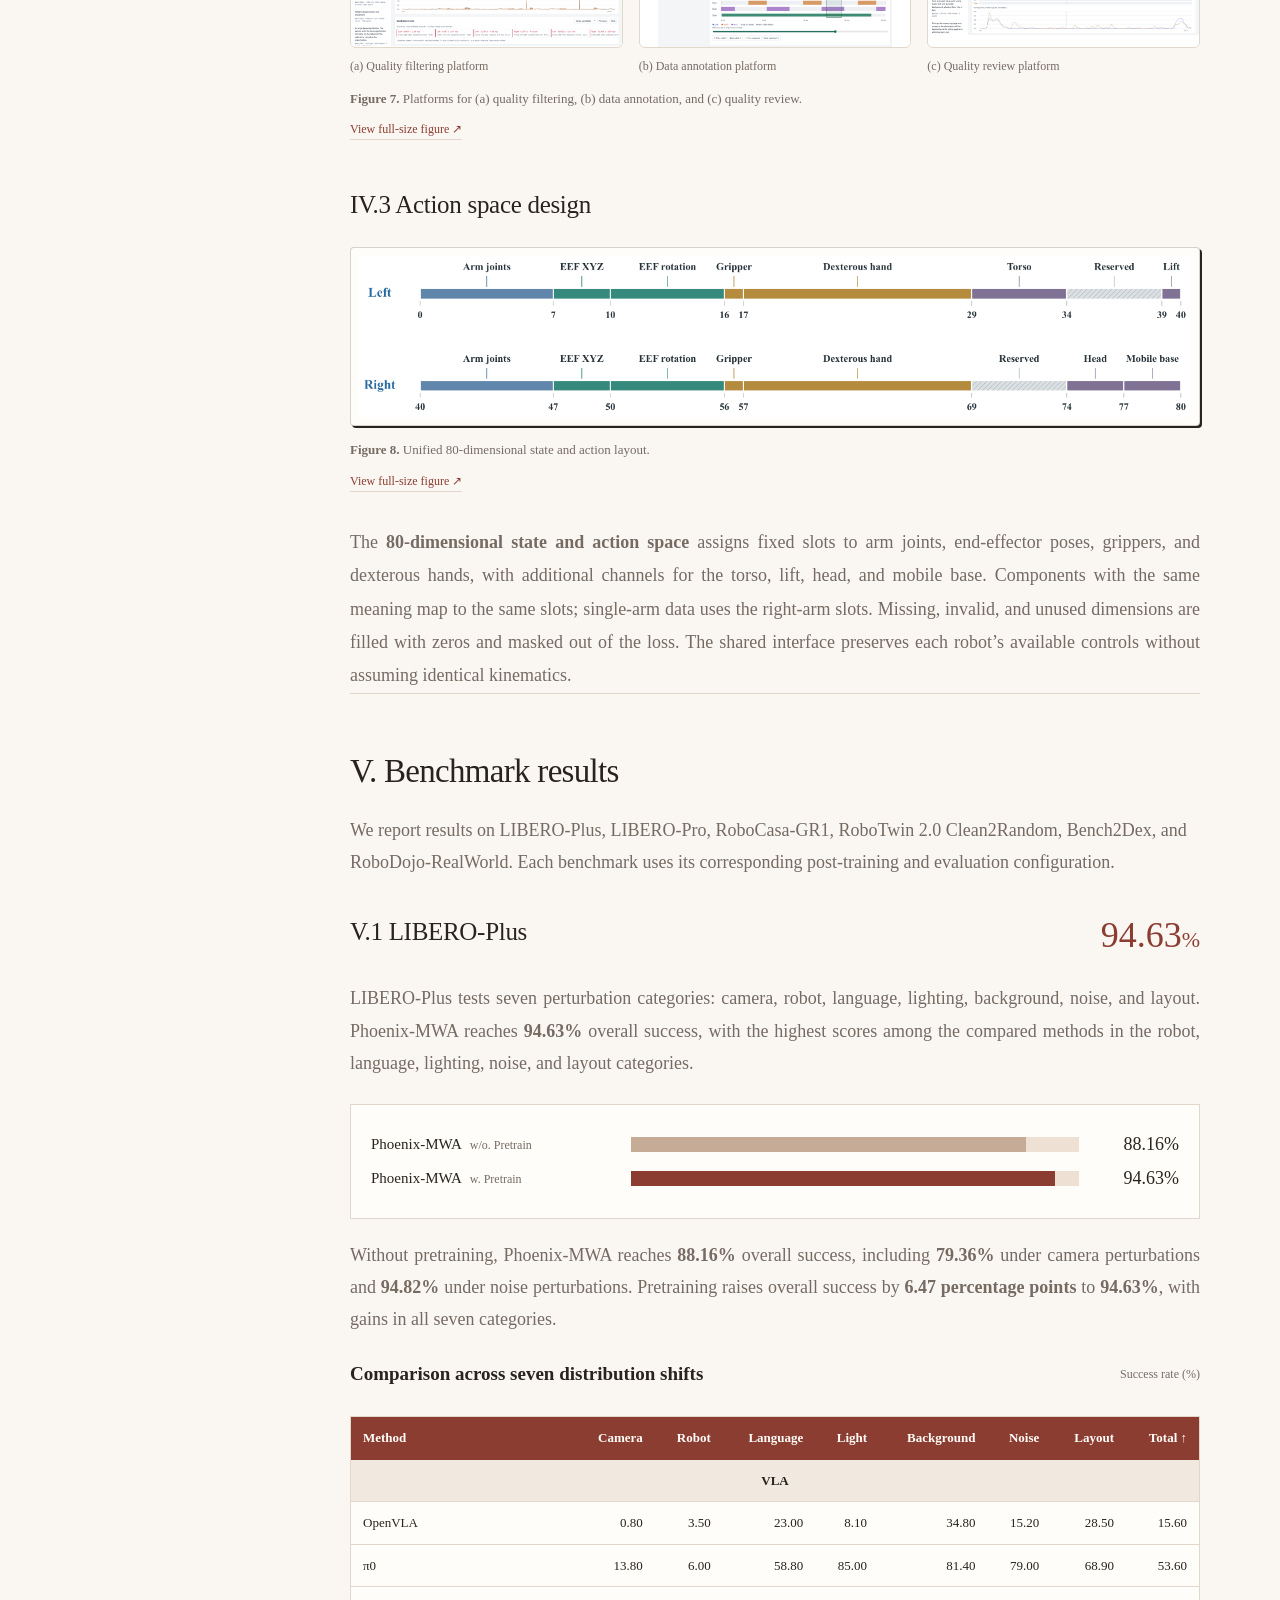
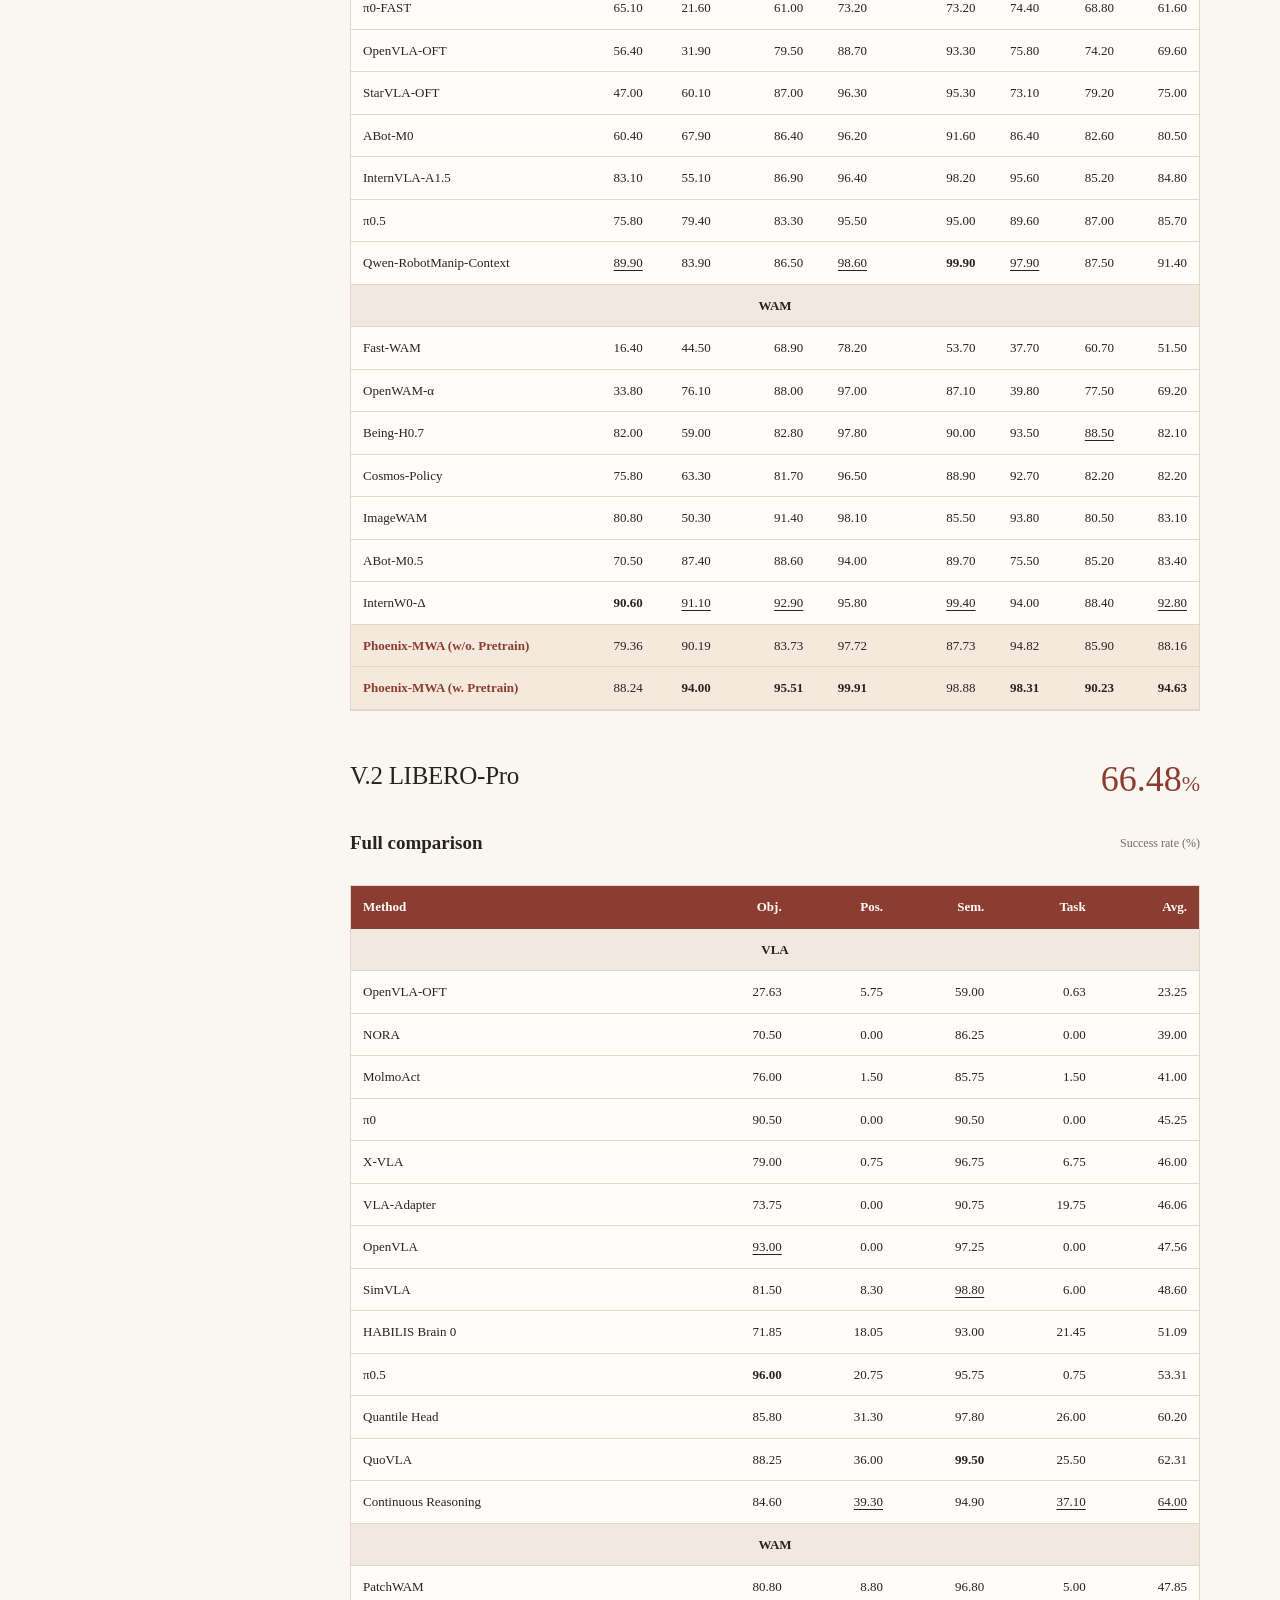
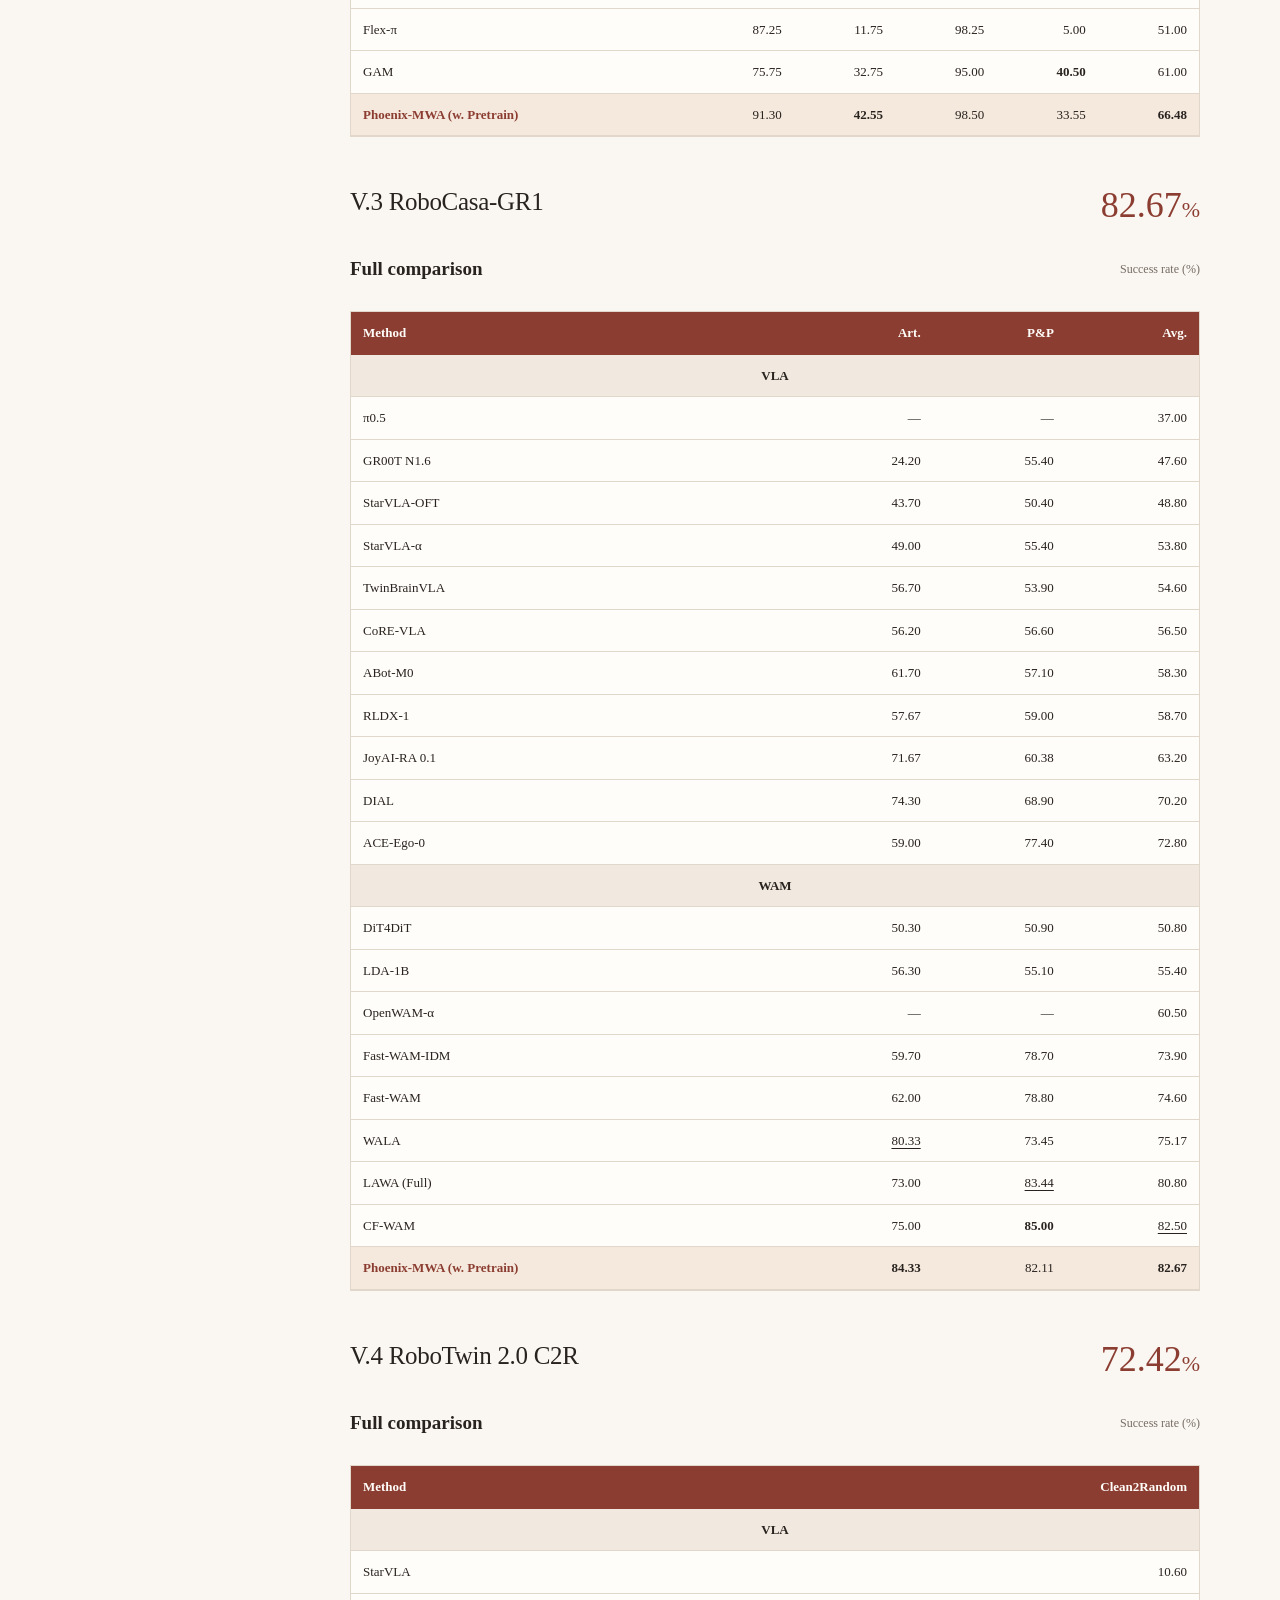
==== commit fabd576d: "Add WeChat community QR card to project pages" ====
--- a/index.html
+++ b/index.html
@@ -536,6 +536,17 @@
   #contributions .contribution-leads { gap: 4px; }
 }
 </style>
+<style id="community-style">
+#community .community-layout{display:grid;grid-template-columns:minmax(0,1fr) 320px;gap:48px;align-items:center}
+#community .community-copy h3{margin:0 0 18px;font-size:24px;line-height:1.4}
+#community .community-copy p{font-size:16px;line-height:1.8}
+#community .community-copy .community-validity{margin-top:20px;font-size:13px;color:var(--muted)}
+#community figure{margin:0;width:100%;max-width:320px}
+#community .community-qr{display:block;background:#fff;border:1px solid var(--line)}
+#community .community-qr img{display:block;width:100%;height:auto}
+#community figcaption{margin-top:12px;font-size:12px;line-height:1.6;color:var(--muted)}
+@media(max-width:680px){#community .community-layout{grid-template-columns:1fr;gap:24px}#community figure{justify-self:center}}
+</style>
 </head>
 <body>
 <a class="skip" href="#main">Skip to article</a>
@@ -549,6 +560,7 @@
 <div class="toc-group"><a class="toc-level-1" href="#section-6" aria-expanded="false" aria-controls="toc-subsections-6">VI. Analysis<span class="toc-chevron" aria-hidden="true">›</span></a><div class="toc-submenu" id="toc-subsections-6" hidden><nav aria-label="VI. Analysis subsections"><a href="#section-6-1">VI.1 Dual-teacher distillation</a><a href="#section-6-2">VI.2 Representation &amp; pretraining</a><a href="#section-6-3">VI.3 Interaction latents</a><a href="#section-6-4">VI.4 World model policy refinement</a></nav></div></div>
 <a class="toc-level-1" href="#section-7">BibTeX</a>
 <a class="toc-level-1" href="#contributions-heading">Contribution</a>
+<a class="toc-level-1" href="#community">Community</a>
 </aside>
 <main id="main">
 <section class="masthead wrap" id="top" aria-labelledby="title">
@@ -1216,6 +1228,22 @@
     </div>
   </div>
 </section>
+<section class="section" id="community" aria-labelledby="community-heading">
+  <div class="wrap">
+    <div class="section-heading"><div><h2 id="community-heading">Community</h2></div></div>
+    <div class="community-layout">
+      <div class="community-copy">
+        <h3>MWA-Phoenix WeChat Group</h3>
+        <p>Join the WeChat group to discuss model training, benchmark evaluation, and robot deployment, and share reproduction results and questions.</p>
+        <p class="community-validity">The QR card is marked valid before October 29, 2026.</p>
+      </div>
+      <figure>
+        <a class="community-qr" href="assets/community-wechat-20261023.png" target="_blank" rel="noopener noreferrer" aria-label="Scan with WeChat to join. Click the image to open the original."><img src="assets/community-wechat-20261023.png" width="966" height="1518" loading="lazy" alt="MWA-Phoenix WeChat Group QR code"></a>
+        <figcaption>Scan with WeChat to join. Click the image to open the original.</figcaption>
+      </figure>
+    </div>
+  </div>
+</section>
 </main>
 <footer><div class="wrap footer-inner"><a class="wordmark" href="#top">Phoenix</a><span>Phoenix · World modeling and physical interaction learning</span><a href="#top">Back to top ↑</a></div></footer>
 <script type="application/json" id="video-data">[{"id": "tube", "title": "Test-tube insertion", "note": "Bimanual coordination and precise insertion", "src": "demo/shiguan_bimanual_step015000_rtc_three_views.mp4", "poster": "assets/web_posters/tube.jpg", "duration": 25.067, "size": 52533109, "width": 1920, "height": 560, "av1": "https://openphoenix-team.github.io/Phoenix-pages/demo/shiguan_bimanual_step015000_rtc_three_views.webm", "av1Size": 38382329}, {"id": "blocks", "title": "Block manipulation", "note": "Object manipulation with coordinated arms", "src": "demo/jimu_step015000_rtc_three_views.mp4", "poster": "assets/web_posters/blocks.jpg", "duration": 18.967, "size": 34952422, "width": 1920, "height": 560, "av1": "https://openphoenix-team.github.io/Phoenix-pages/demo/jimu_step015000_rtc_three_views.webm", "av1Size": 21789351}, {"id": "bottle", "title": "Bottle-cap twisting", "note": "Coordinating grasping, rotation, and contact", "src": "demo/bottle_02_step015000_rtc_three_views.mp4", "poster": "assets/web_posters/bottle.jpg", "duration": 21.0, "size": 38464499, "width": 1920, "height": 560, "av1": "https://openphoenix-team.github.io/Phoenix-pages/demo/bottle_02_step015000_rtc_three_views.webm", "av1Size": 25601186}, {"id": "cube", "title": "Cube manipulation", "note": "Sequential manipulation and pose adjustment", "src": "demo/mofang_step015000_rtc_three_views.mp4", "poster": "assets/web_posters/cube.jpg", "duration": 23.0, "size": 41400322, "width": 1920, "height": 560, "av1": "https://openphoenix-team.github.io/Phoenix-pages/demo/mofang_step015000_rtc_three_views.webm", "av1Size": 30857932}, {"id": "cucumber", "title": "Cucumber peeling", "note": "Sustained tool contact", "src": "demo/huanggua_three_views_background_blur_v3.mp4", "poster": "assets/web_posters/cucumber.jpg", "duration": 83.8, "size": 32112362, "width": 1920, "height": 560, "av1": "https://openphoenix-team.github.io/Phoenix-pages/demo/huanggua_three_views_background_blur_v3.webm", "av1Size": 25586496}, {"id": "plate", "title": "Plate wiping", "note": "Surface-following motion and contact control", "src": "demo/plate_rtc_three_views_background_blur_v3.mp4", "poster": "assets/web_posters/plate.jpg", "duration": 28.6, "size": 8131418, "width": 1920, "height": 560, "av1": "https://openphoenix-team.github.io/Phoenix-pages/demo/plate_rtc_three_views_background_blur_v3.webm", "av1Size": 5312928}, {"id": "pouch", "title": "Pencil-pouch manipulation", "note": "Manipulating everyday objects", "src": "demo/pouch2459_50k_rollout000004_left_base_right_titlebar.mp4", "poster": "assets/web_posters/pouch.jpg", "duration": 33.7, "size": 14509920, "width": 1920, "height": 560, "av1": "https://openphoenix-team.github.io/Phoenix-pages/demo/pouch2459_50k_rollout000004_left_base_right_titlebar.webm", "av1Size": 9254937}, {"id": "breakfast", "title": "Breakfast-object manipulation", "note": "Manipulation in everyday settings", "src": "demo/breakfast273_30k_rtc_three_views.mp4", "poster": "assets/web_posters/breakfast.jpg", "duration": 53.1, "size": 71695754, "width": 1920, "height": 560, "av1": "https://openphoenix-team.github.io/Phoenix-pages/demo/breakfast273_30k_rtc_three_views.webm", "av1Size": 36030040}]</script><script>'use strict';
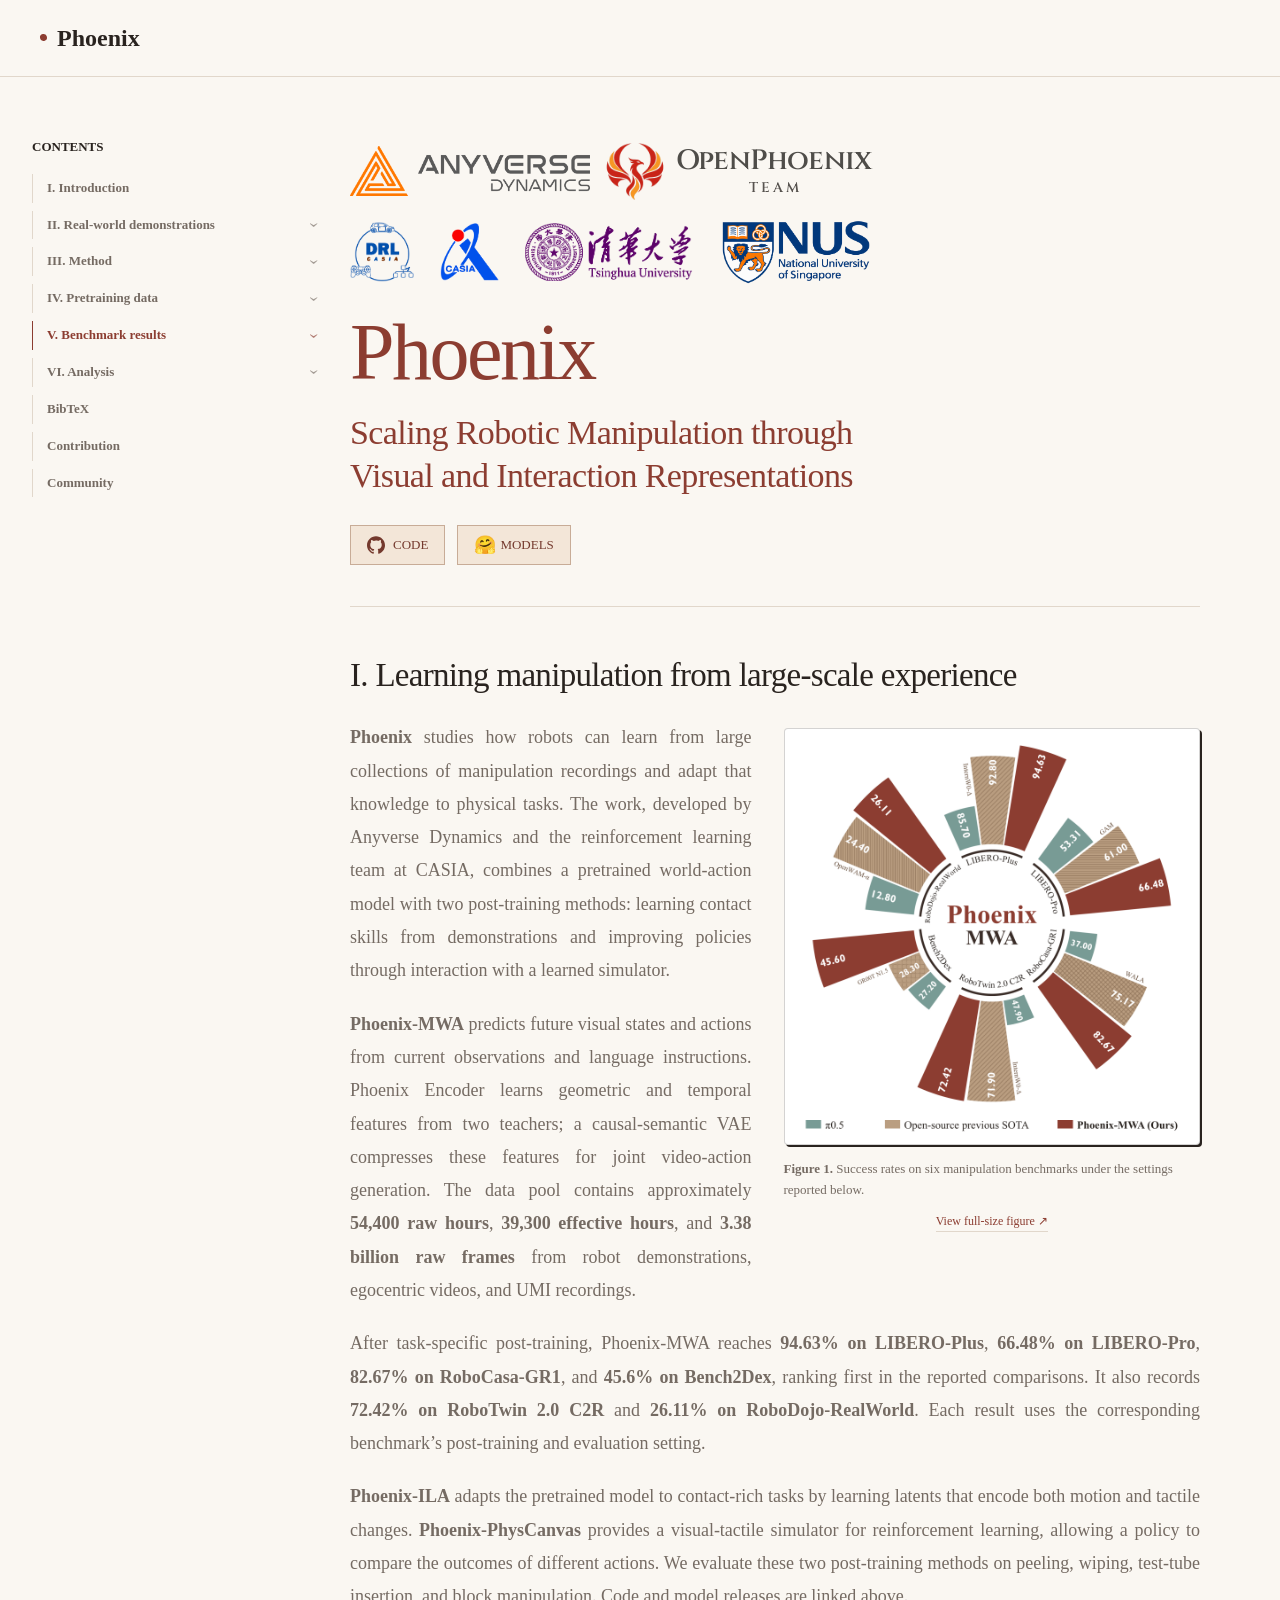
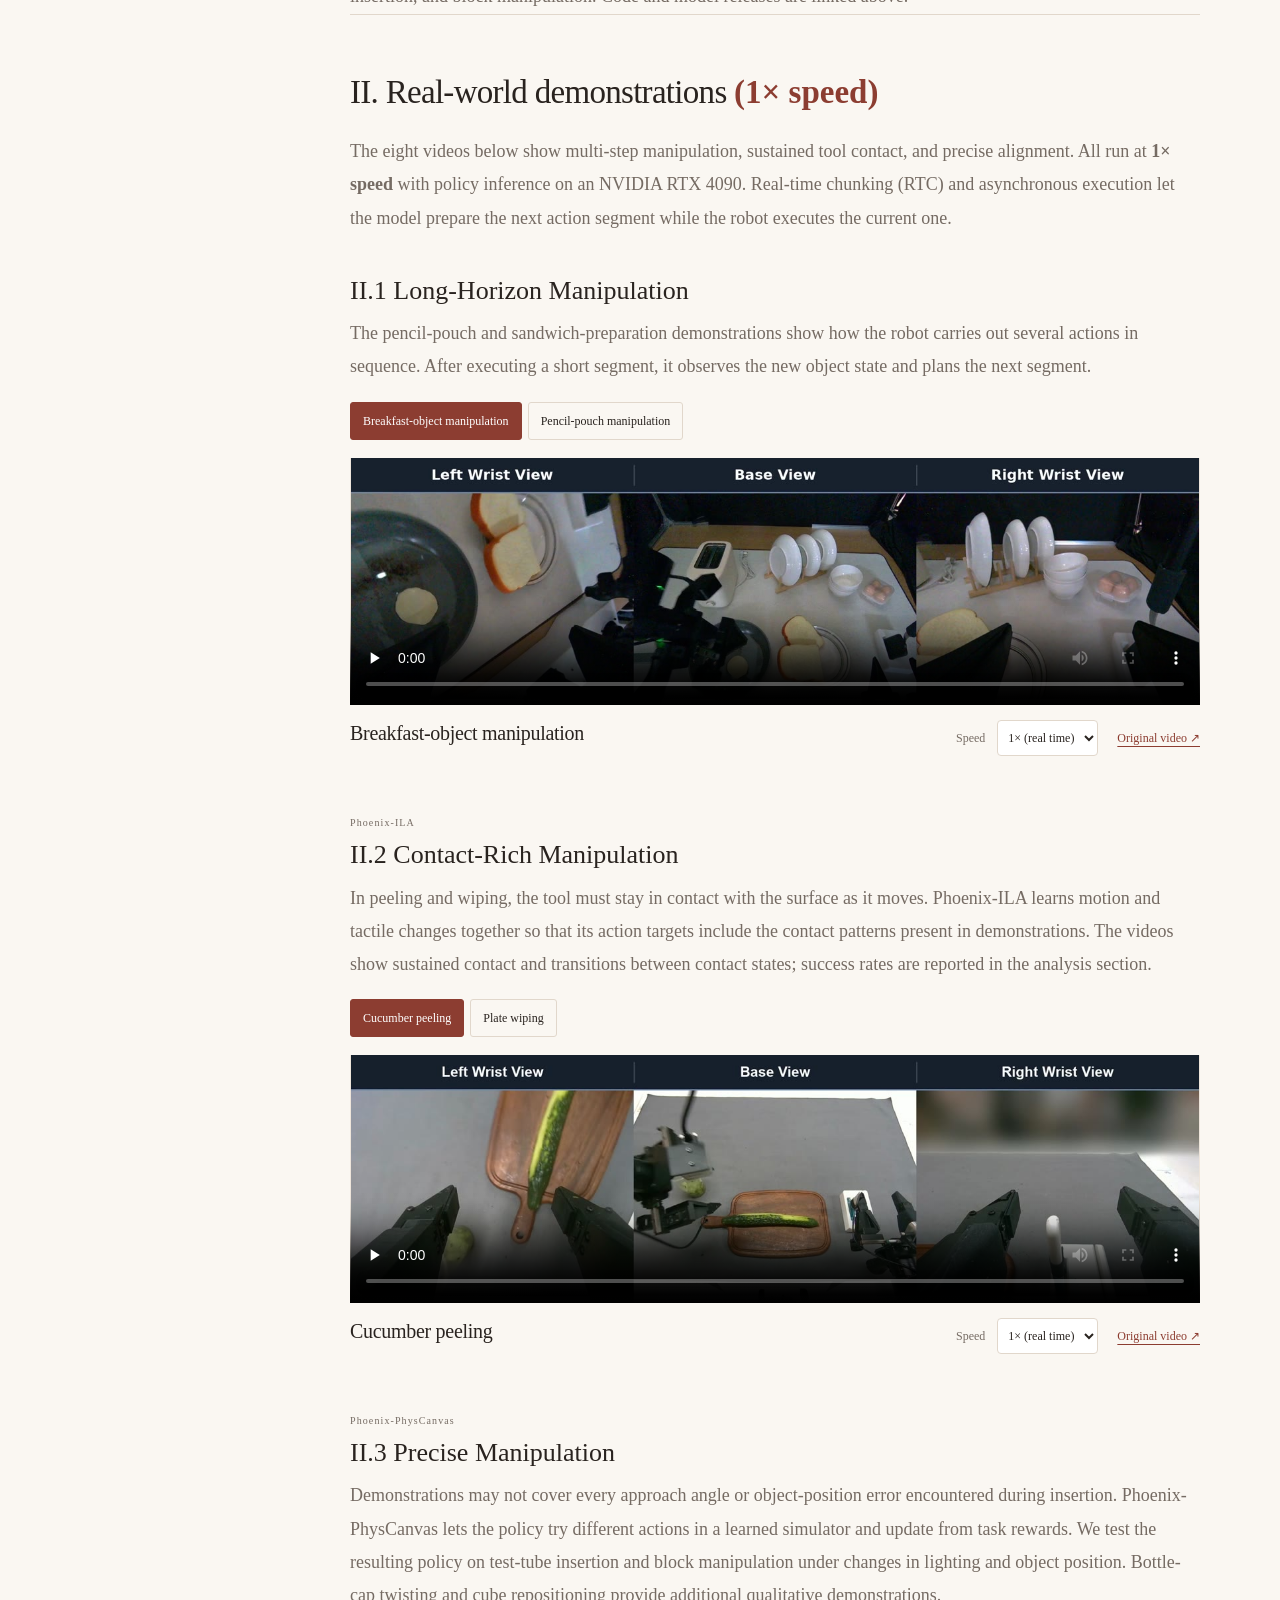
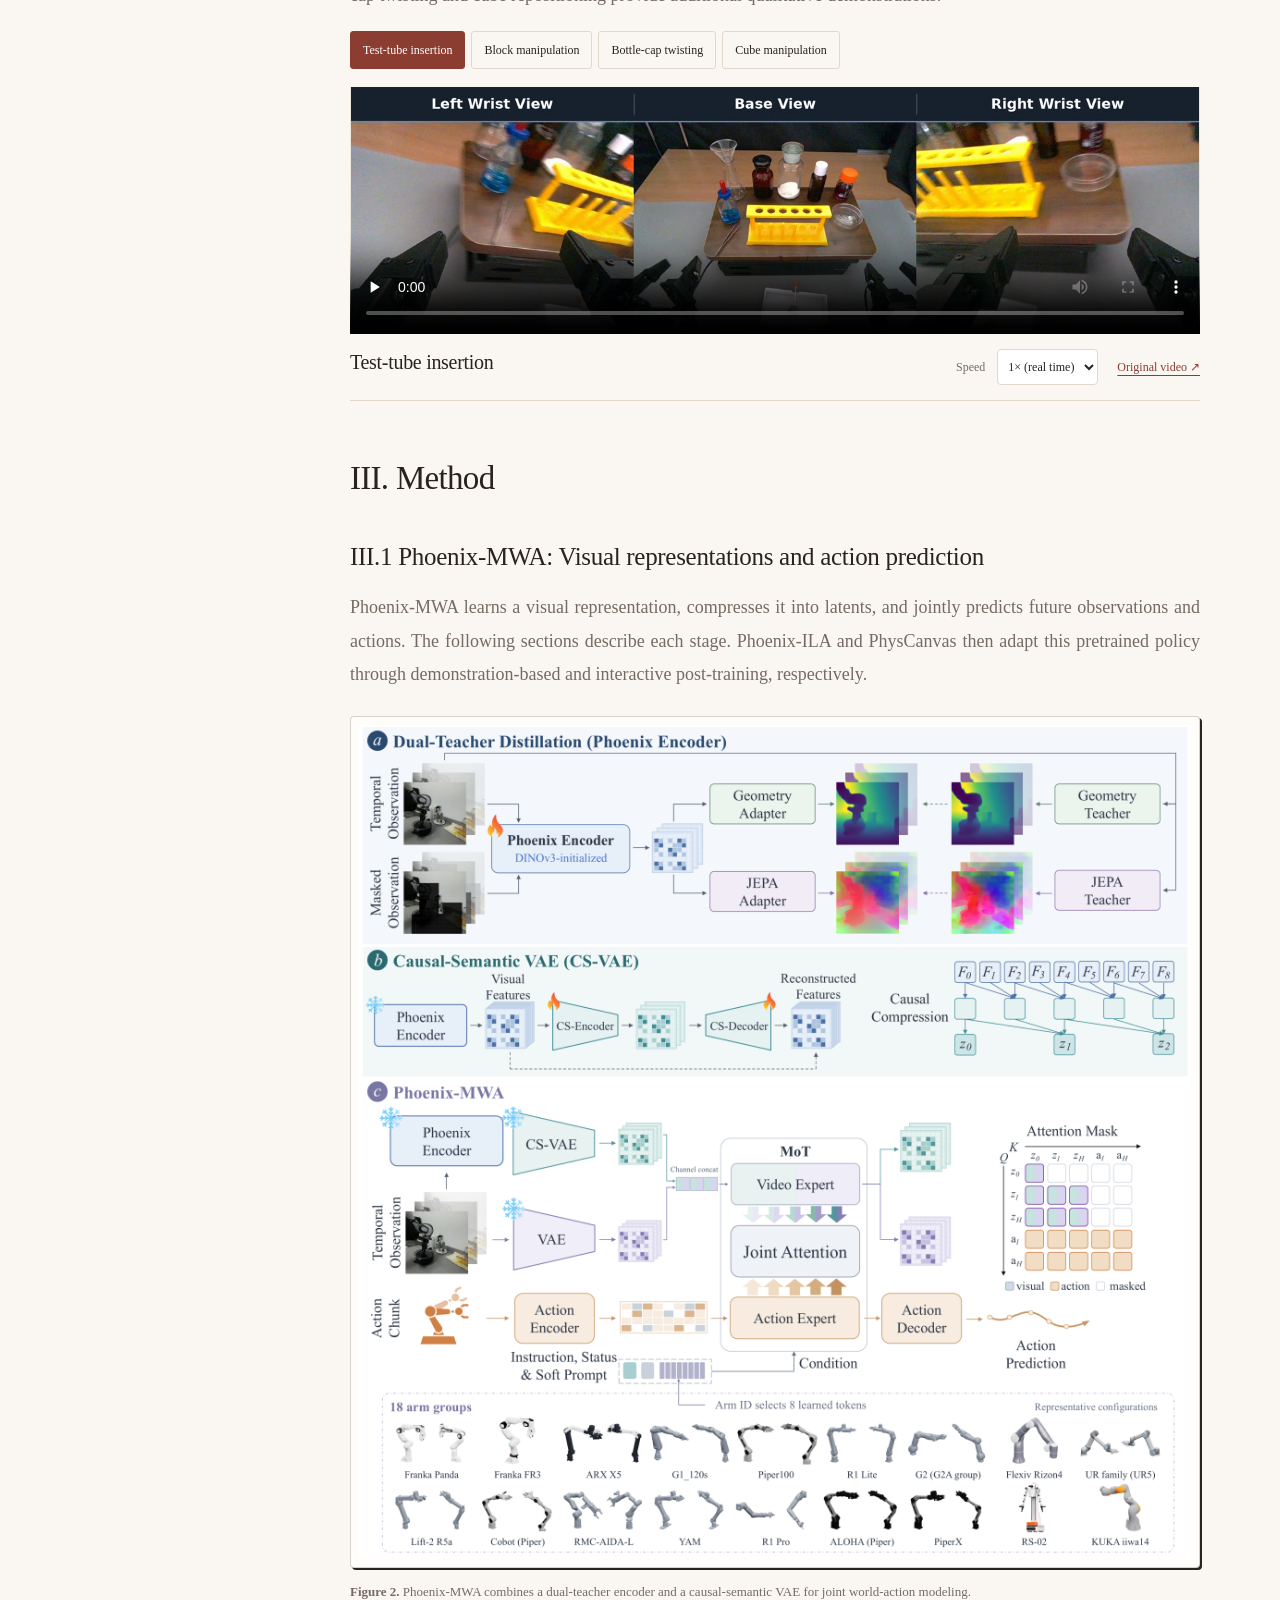
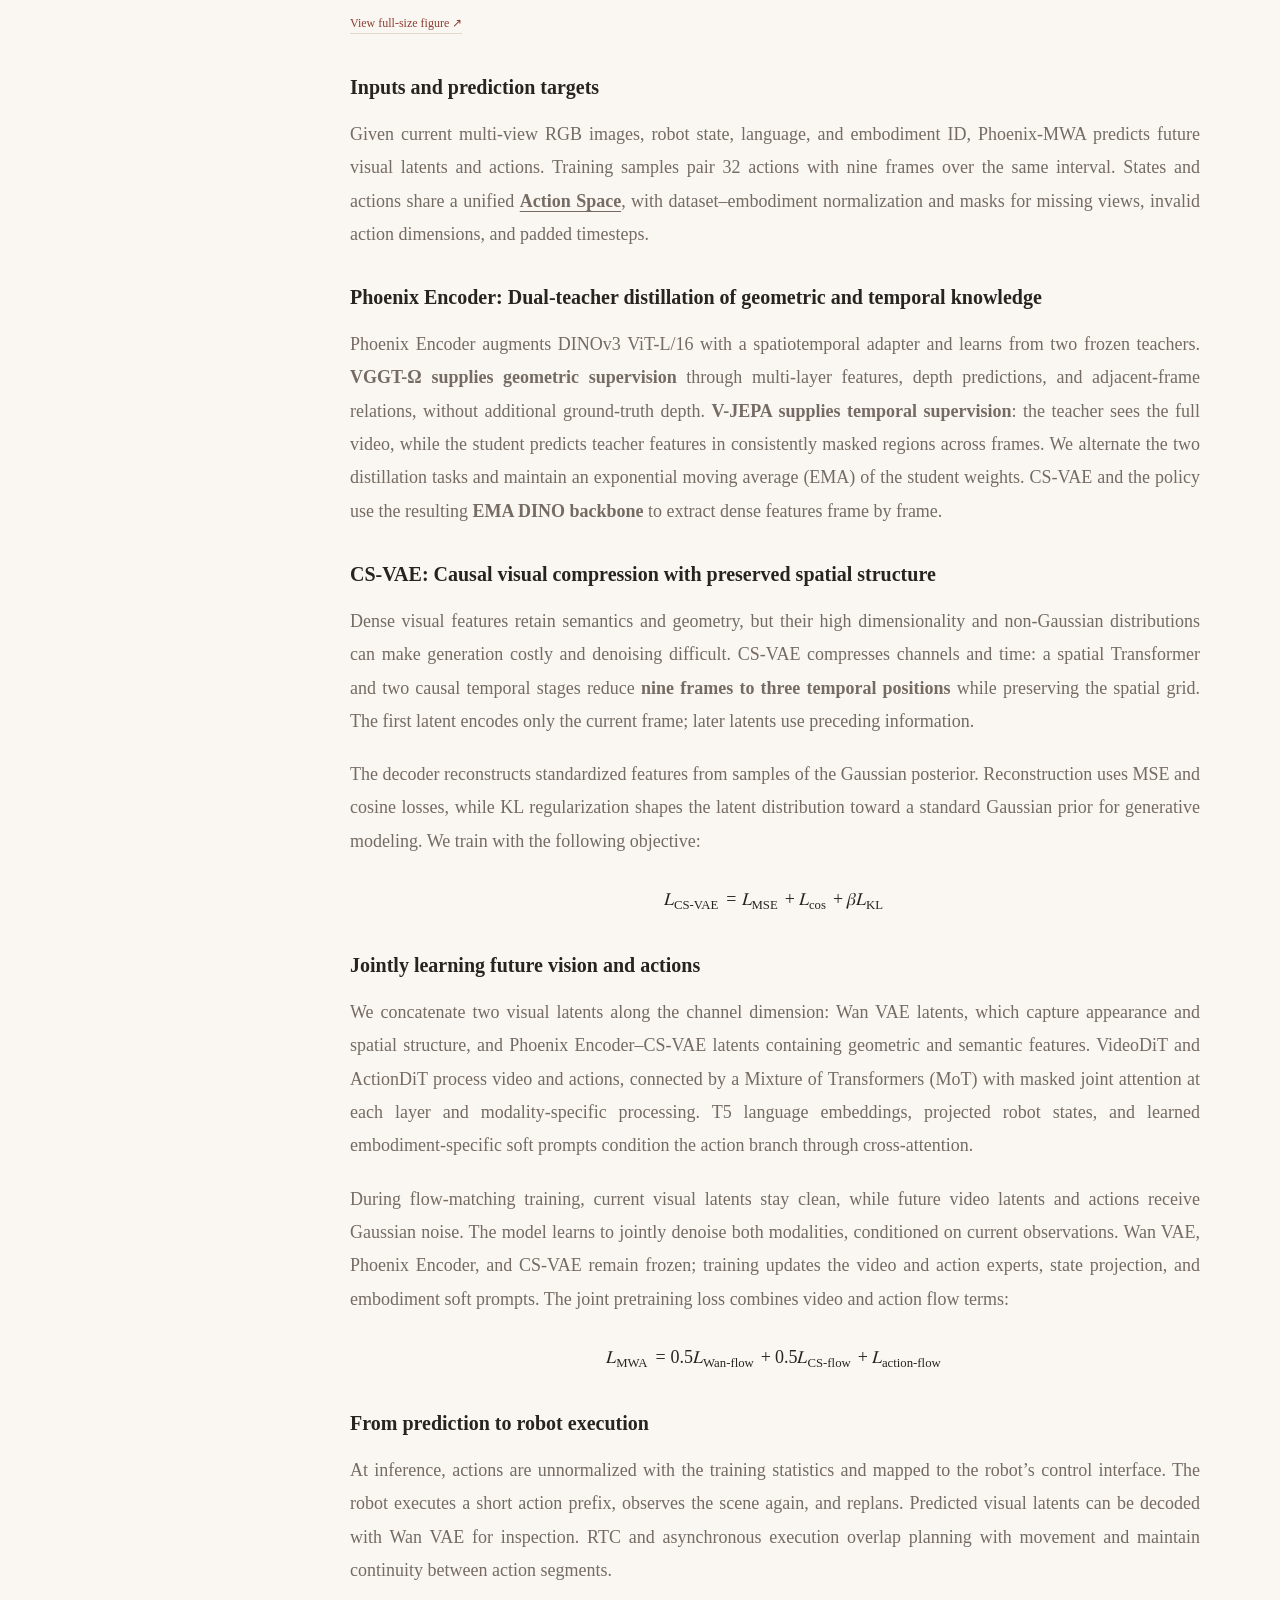
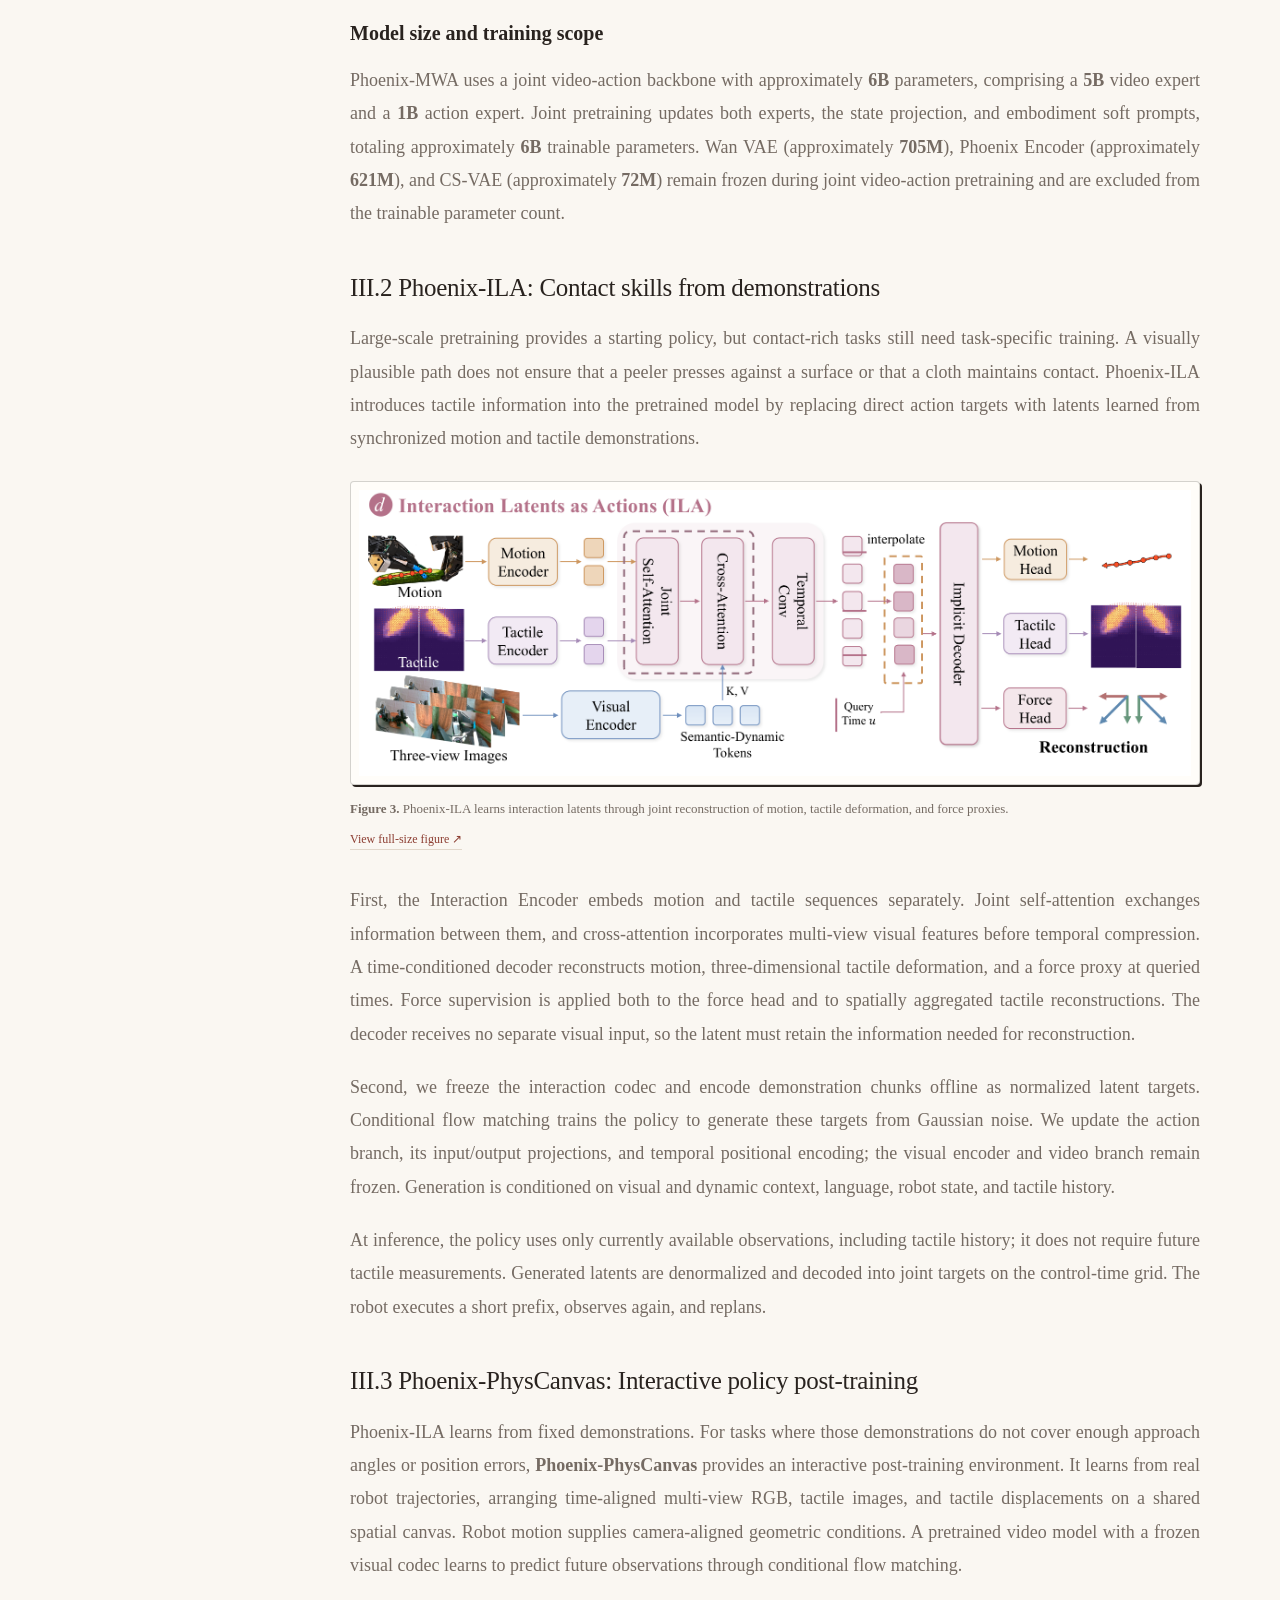
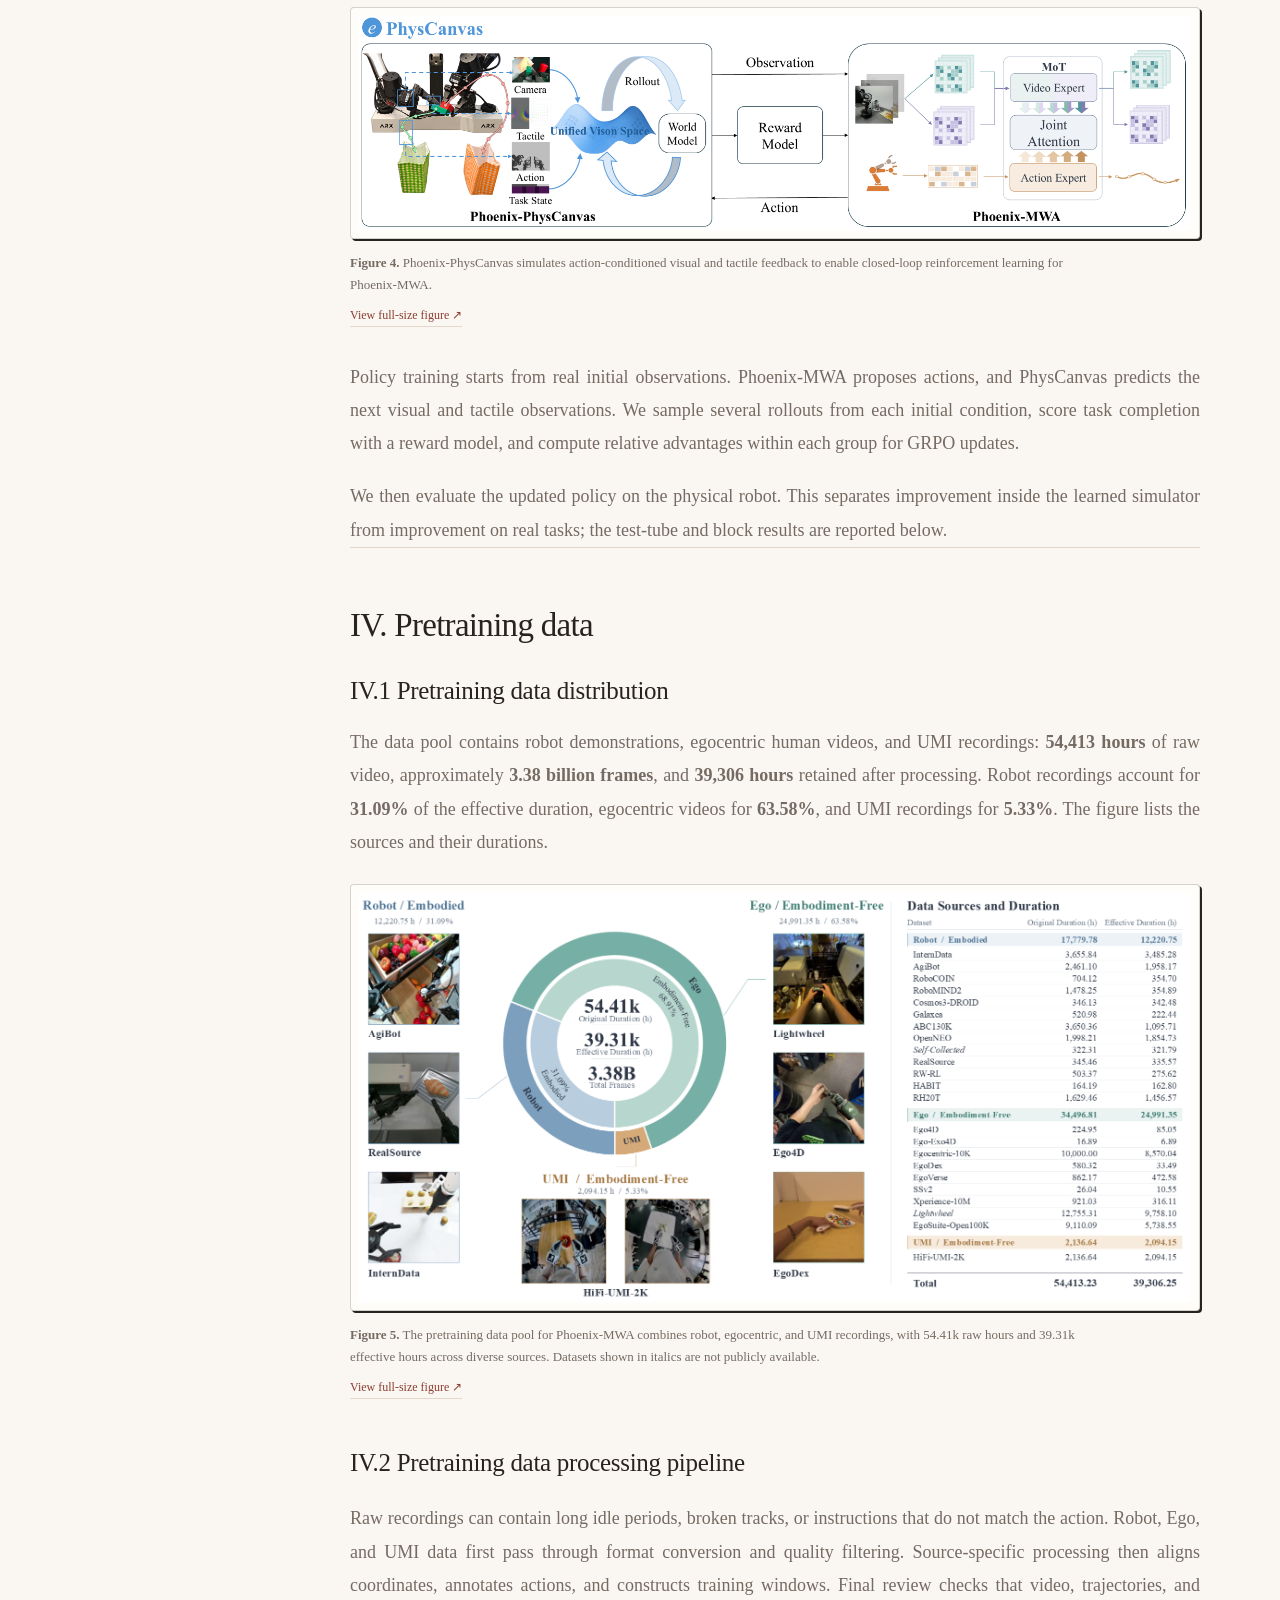
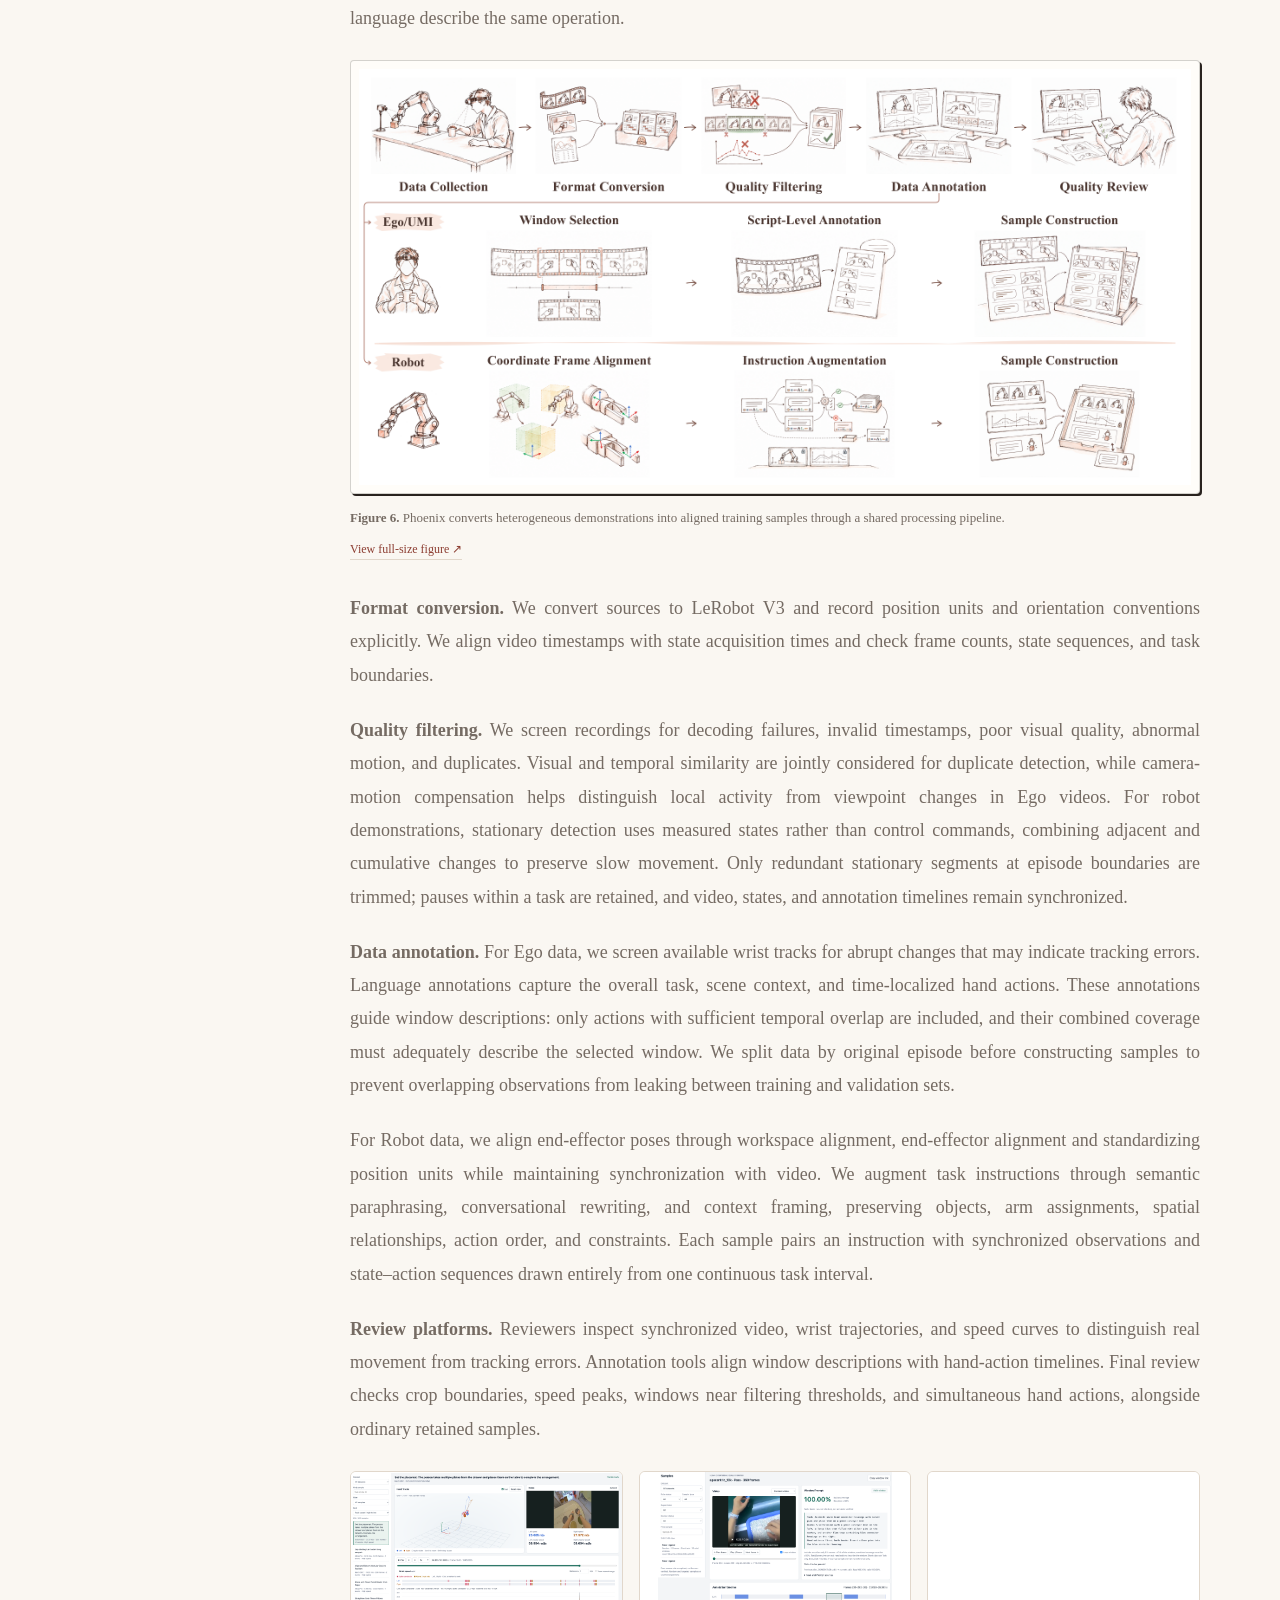
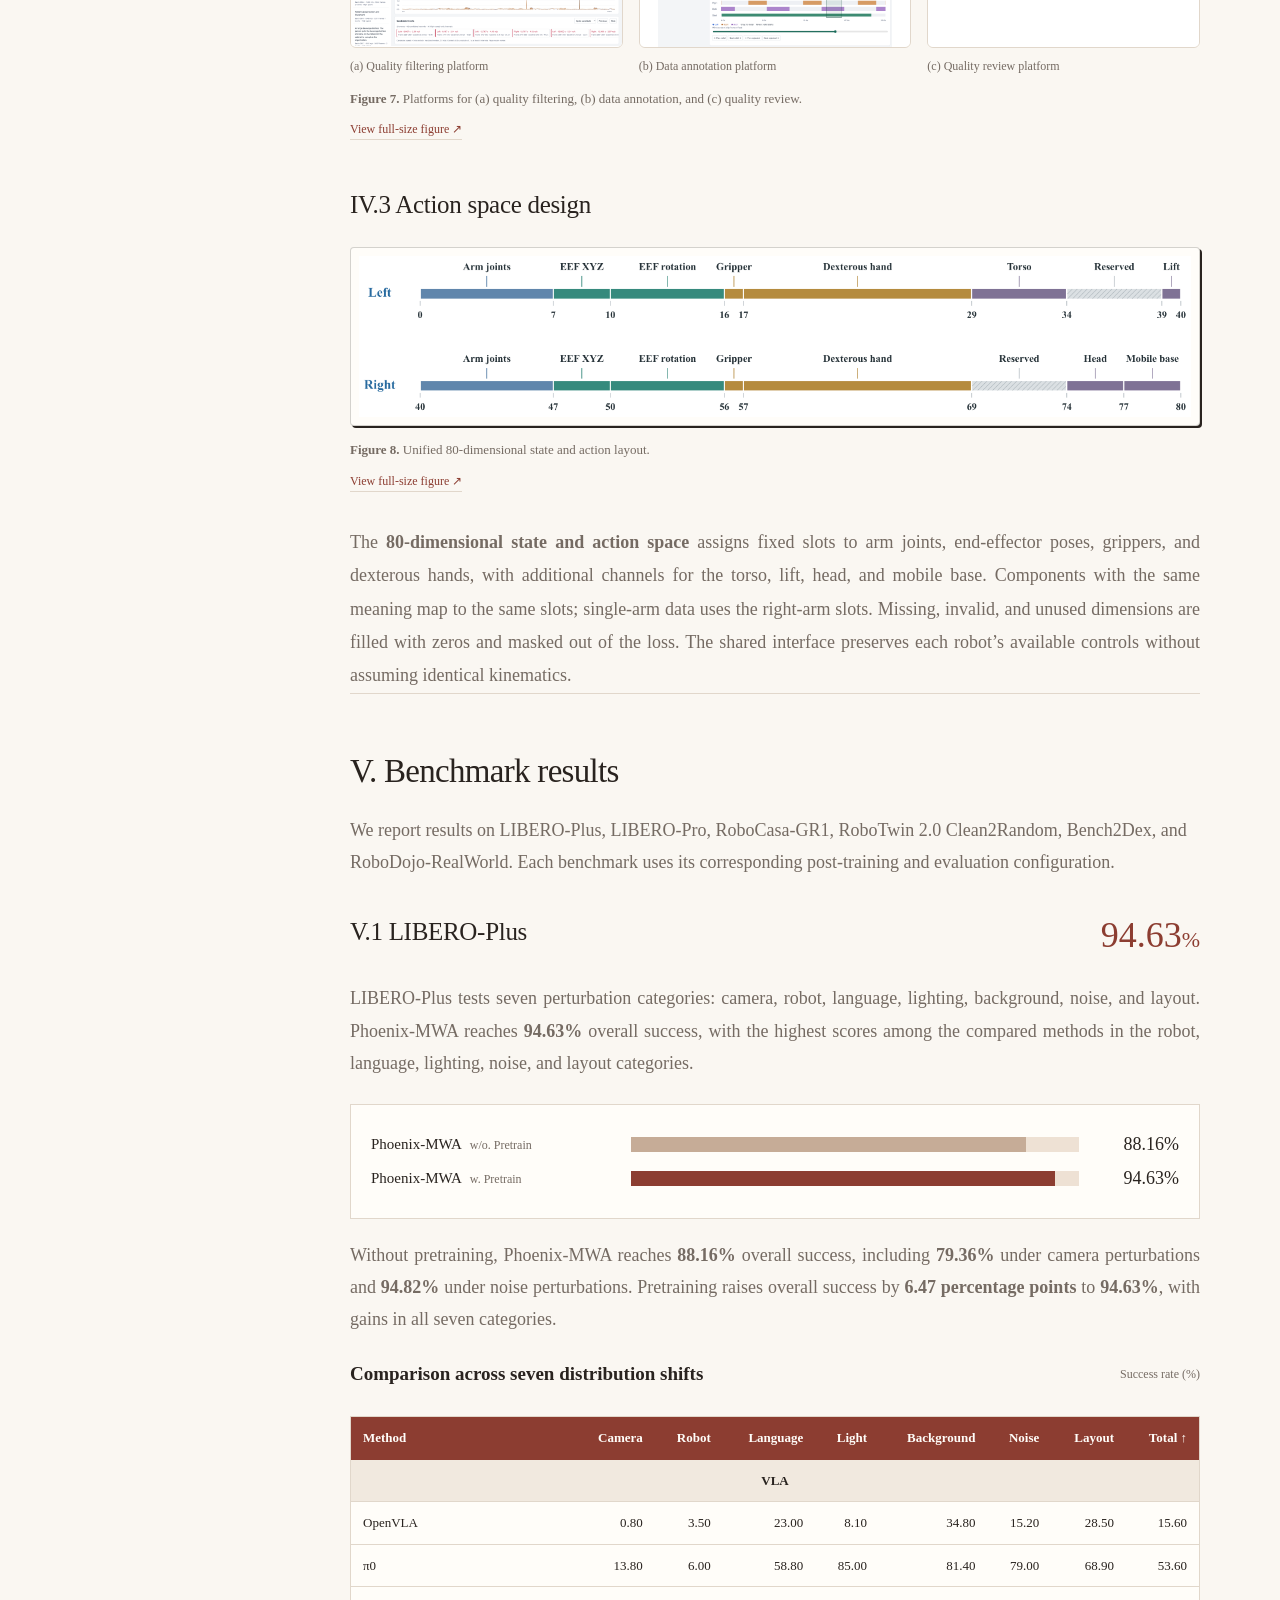
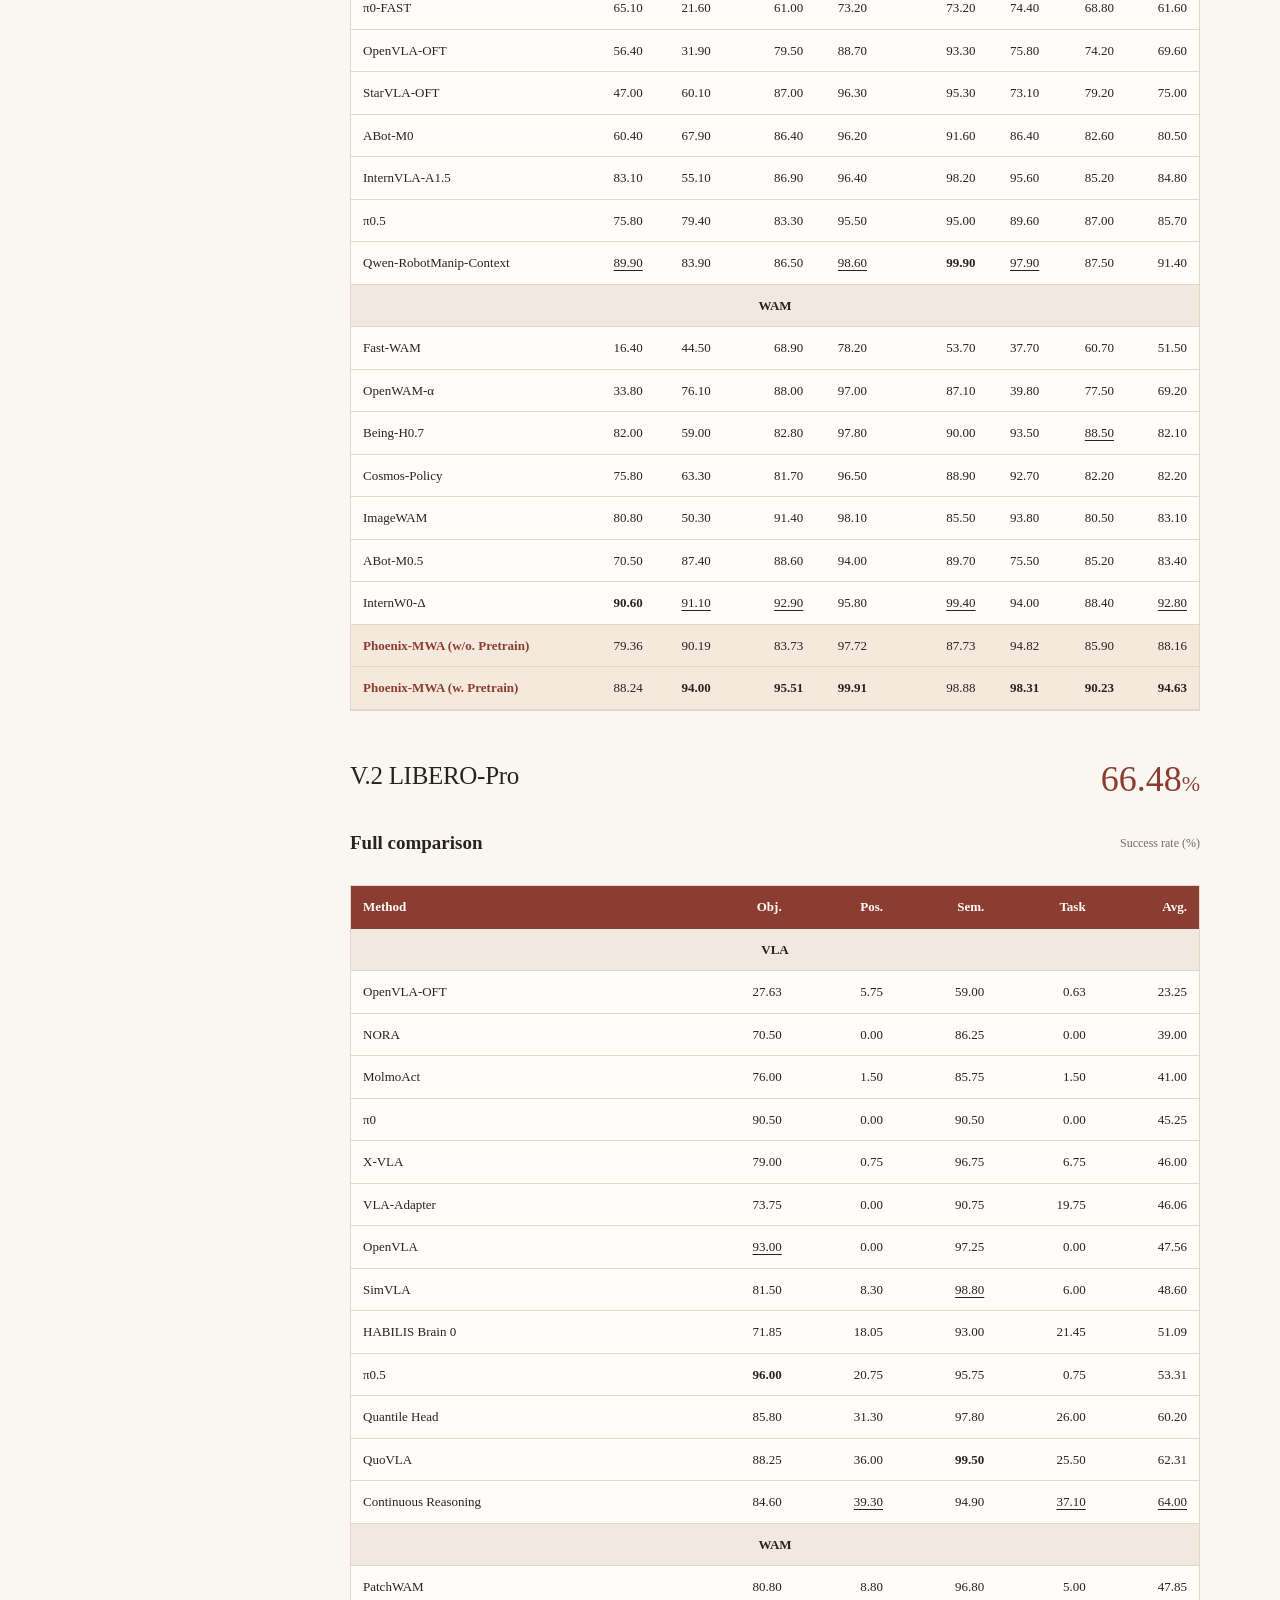
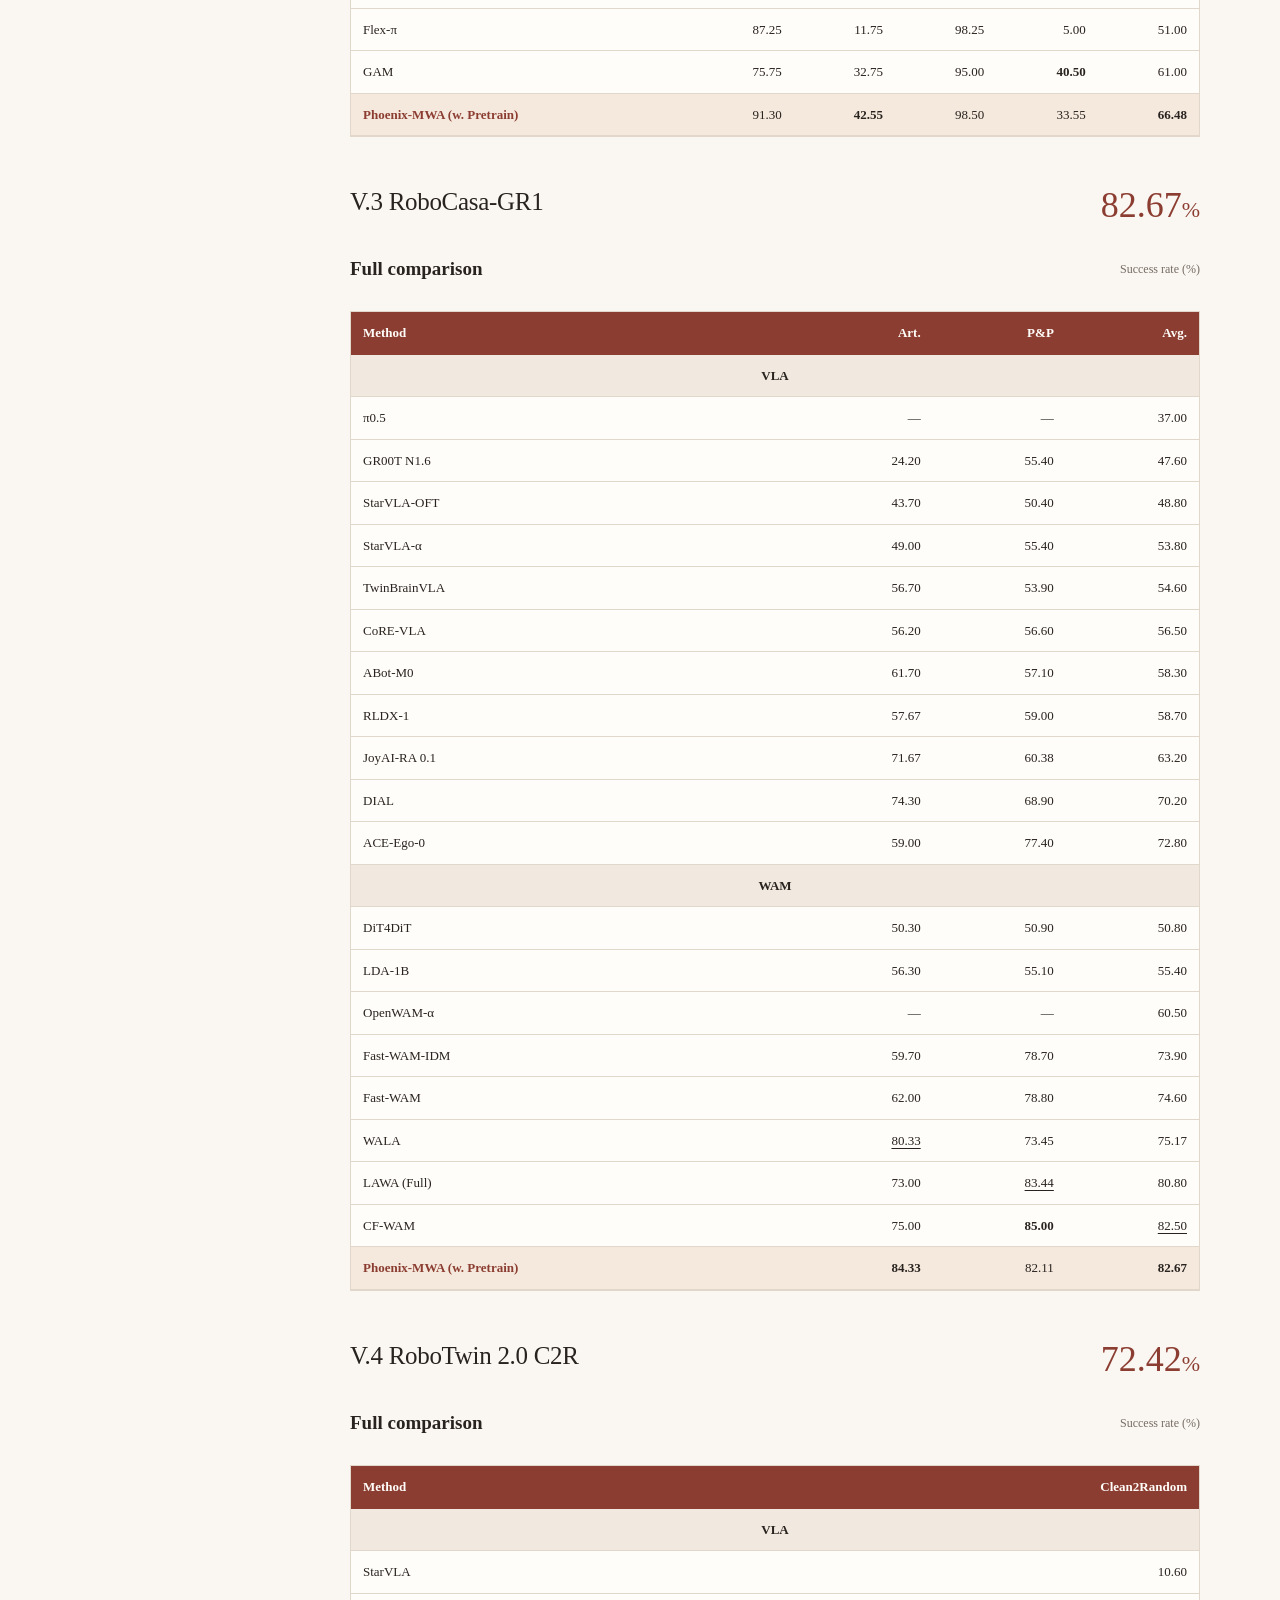
==== commit 956f0a53: "Assign model contributors to four non-overlapping groups" ====
--- a/index.html
+++ b/index.html
@@ -1205,11 +1205,19 @@
         <dl>
           <div class="contribution-row">
             <dt>Pre-training</dt>
-            <dd><a href="https://scholar.google.com/citations?user=Jcmk4csAAAAJ&amp;hl=en" target="_blank" rel="noopener noreferrer">Linbo Wang</a>, <a href="https://ucaszyp.github.io/" target="_blank" rel="noopener noreferrer">Yupeng Zheng</a>, Chaoyue Li, Zhiyong Zhao, Xiaohang Chen</dd>
+            <dd>Chaoyue Li, <a href="https://ucaszyp.github.io/" target="_blank" rel="noopener noreferrer">Yupeng Zheng</a>, <a href="https://scholar.google.com/citations?user=Jcmk4csAAAAJ&amp;hl=en" target="_blank" rel="noopener noreferrer">Linbo Wang</a></dd>
           </div>
           <div class="contribution-row">
             <dt>Post-training</dt>
-            <dd><a href="https://getterupper.github.io/" target="_blank" rel="noopener noreferrer">Xiang Li</a>, <a href="https://scholar.google.com/citations?user=Jcmk4csAAAAJ&amp;hl=en" target="_blank" rel="noopener noreferrer">Linbo Wang</a>, Xiaozhen Xu, Secant, Yujie Zang, Yuchen Liu, <a href="https://scholar.google.com/citations?user=bJrZ3kUAAAAJ&amp;hl=zh-CN" target="_blank" rel="noopener noreferrer">Yichen Zhang</a>, <a href="https://zebinx.github.io/" target="_blank" rel="noopener noreferrer">Zebin Xing</a>, Yixian Li, Xinchao Gou, Ziwen Cai</dd>
+            <dd><a href="https://getterupper.github.io/" target="_blank" rel="noopener noreferrer">Xiang Li</a>, Xiaozhen Xu, Yixian Li, Xinchao Gou, Ziwen Cai</dd>
+          </div>
+          <div class="contribution-row">
+            <dt>Infrastructure</dt>
+            <dd>Zhiyong Zhao, Xiaohang Chen</dd>
+          </div>
+          <div class="contribution-row">
+            <dt>Tactile</dt>
+            <dd>Secant, Yujie Zang, Yuchen Liu, <a href="https://scholar.google.com/citations?user=bJrZ3kUAAAAJ&amp;hl=zh-CN" target="_blank" rel="noopener noreferrer">Yichen Zhang</a>, <a href="https://zebinx.github.io/" target="_blank" rel="noopener noreferrer">Zebin Xing</a></dd>
           </div>
         </dl>
       </div>
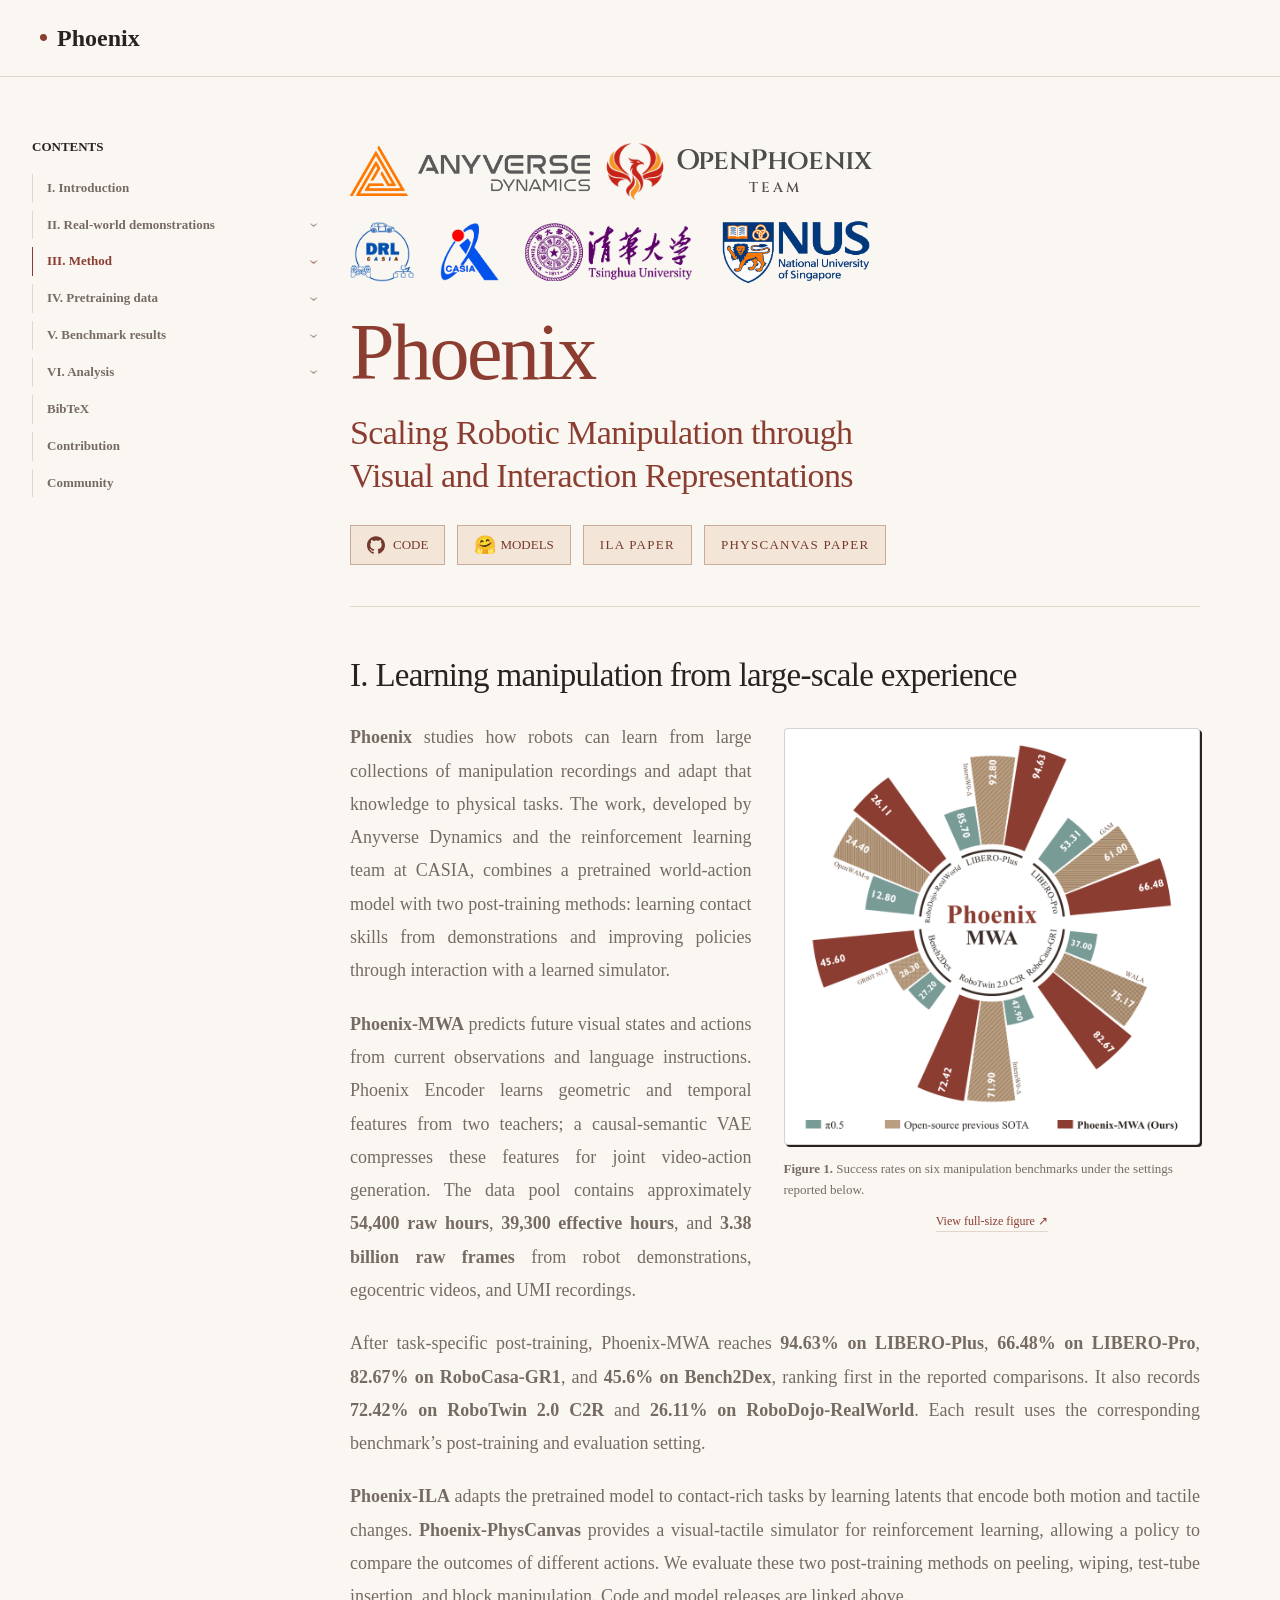
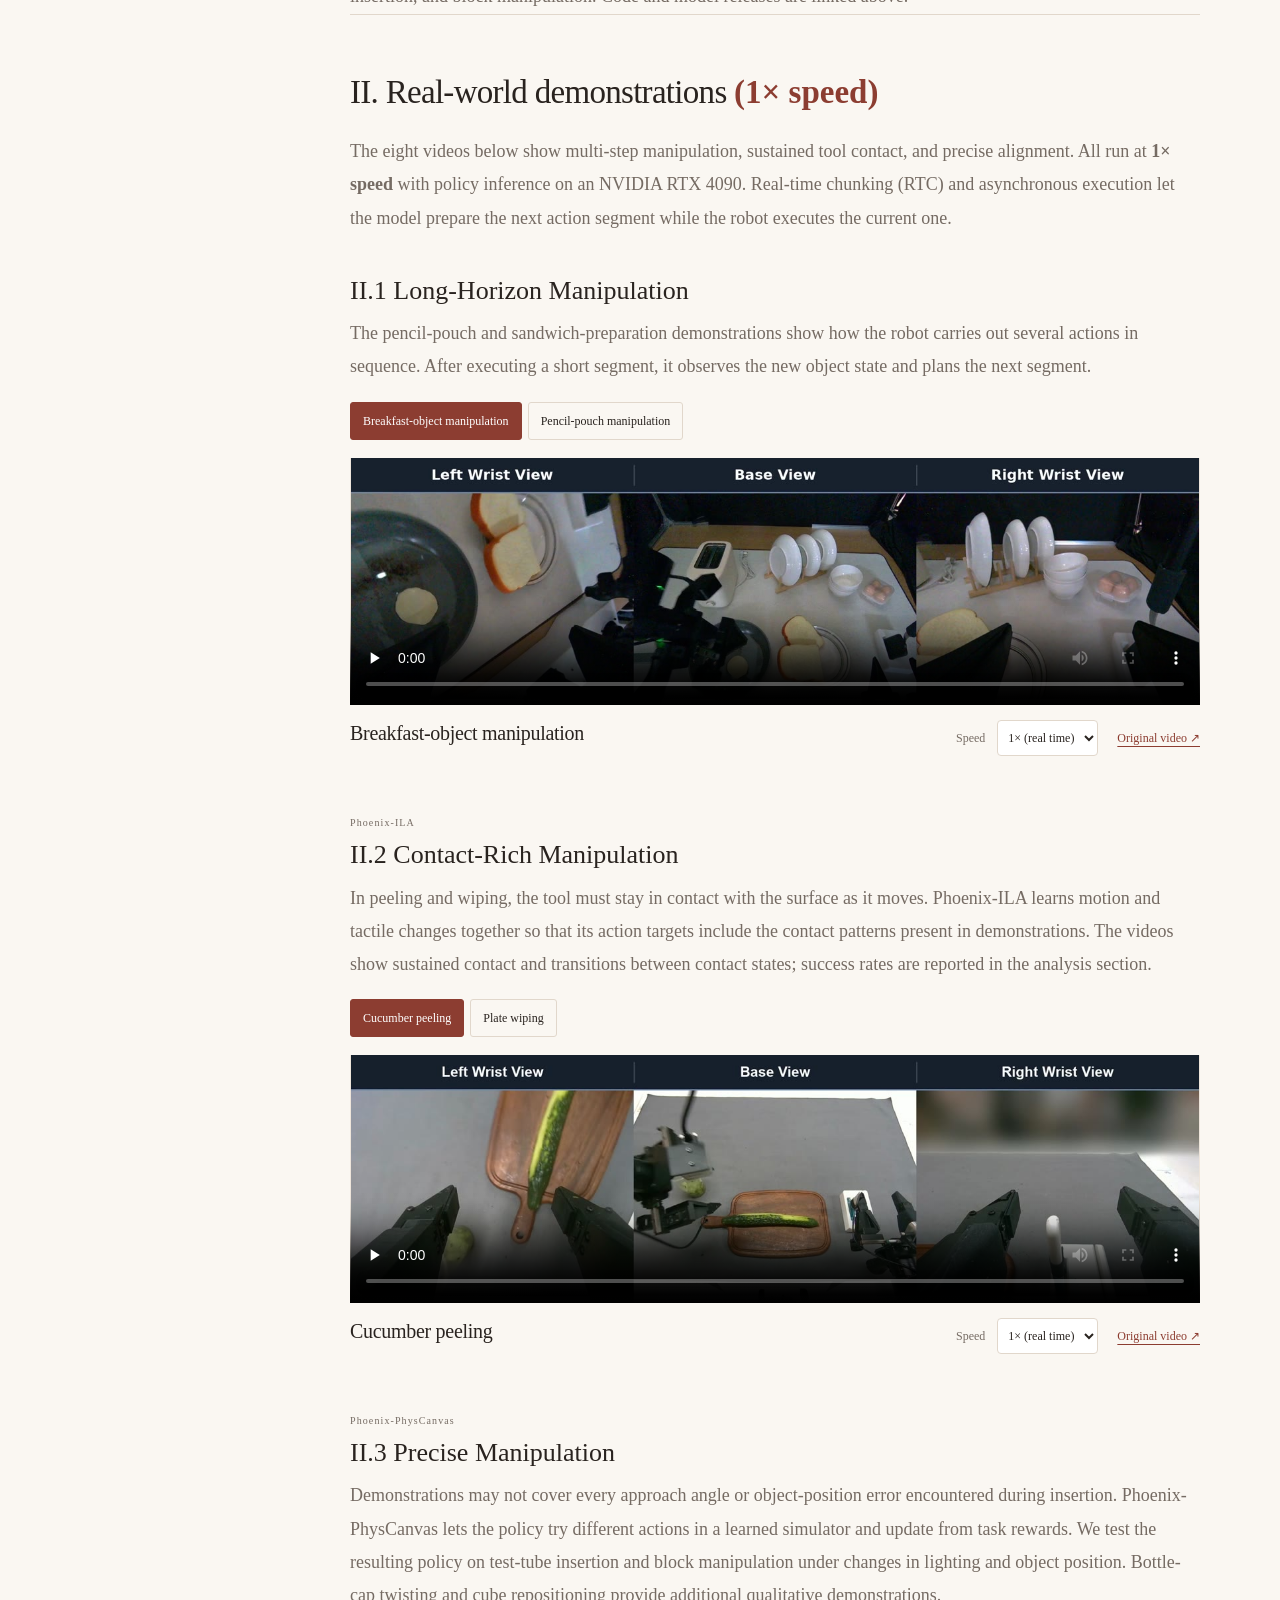
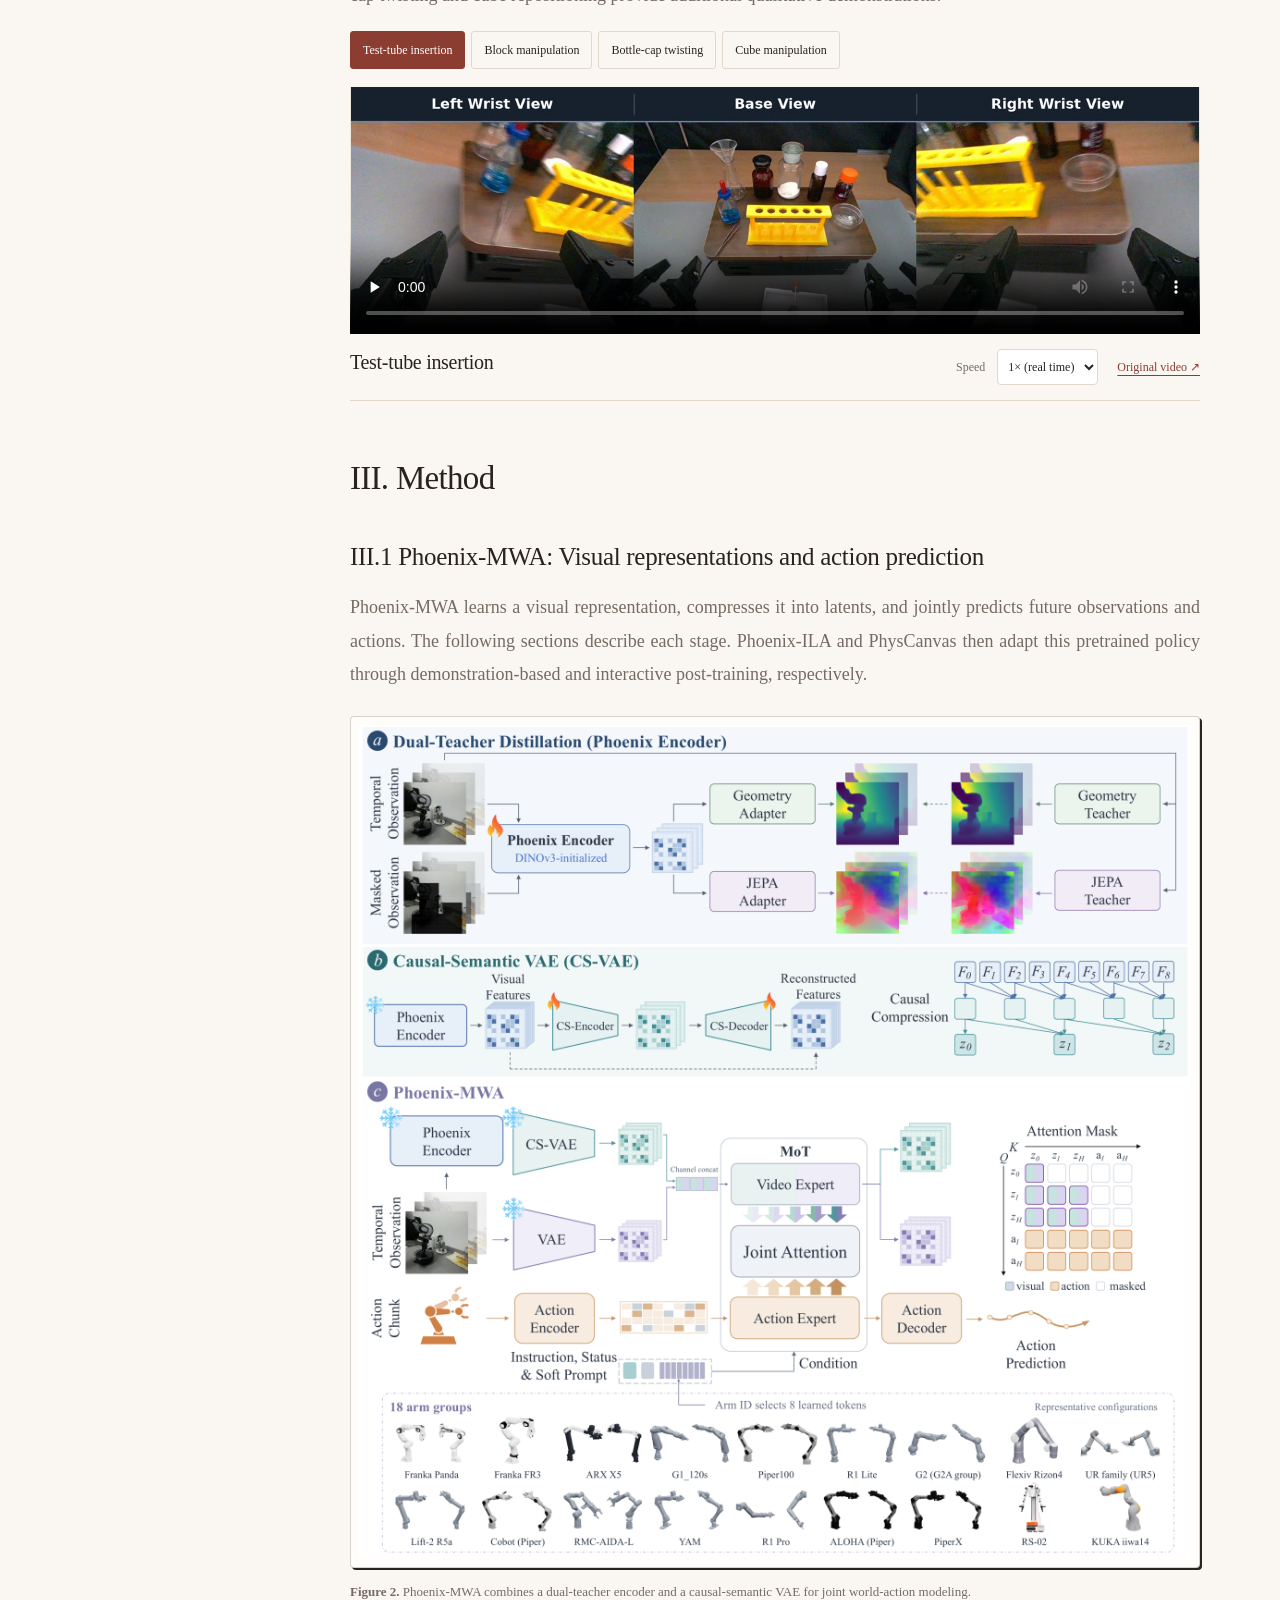
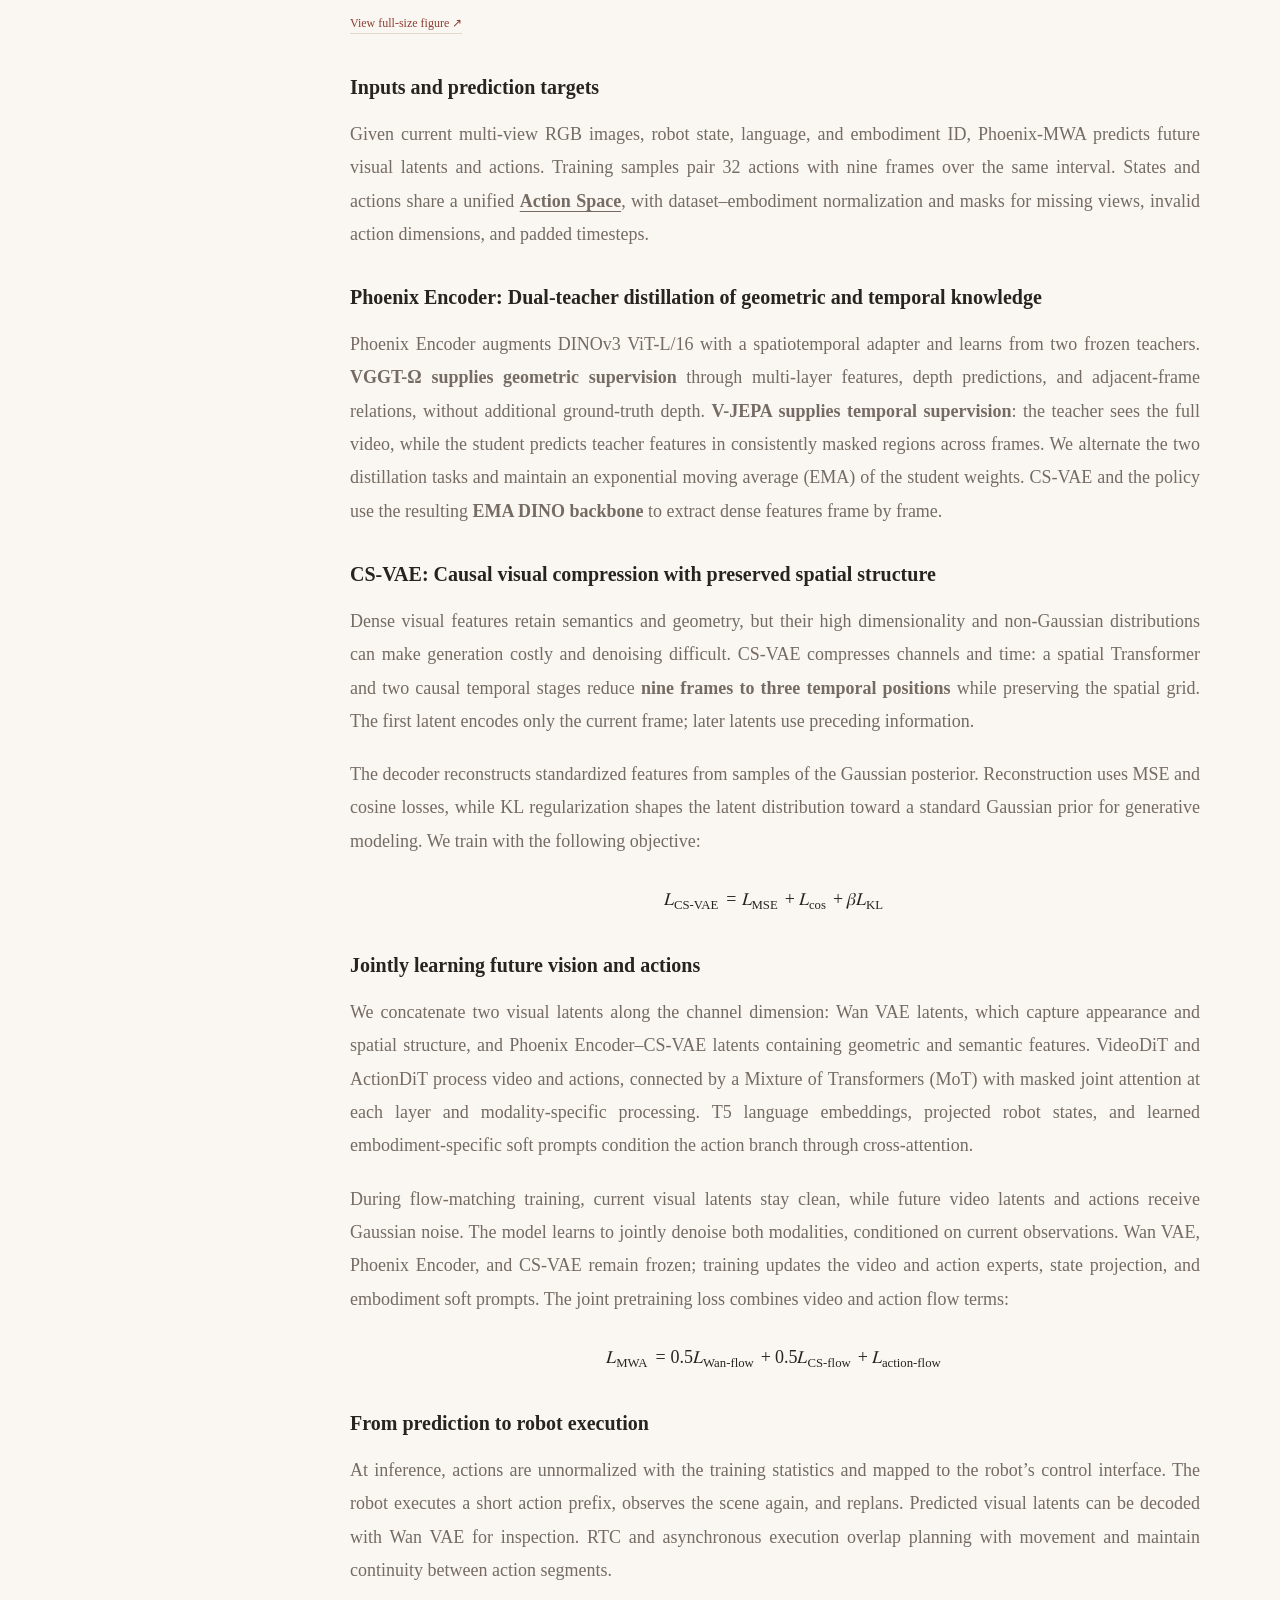
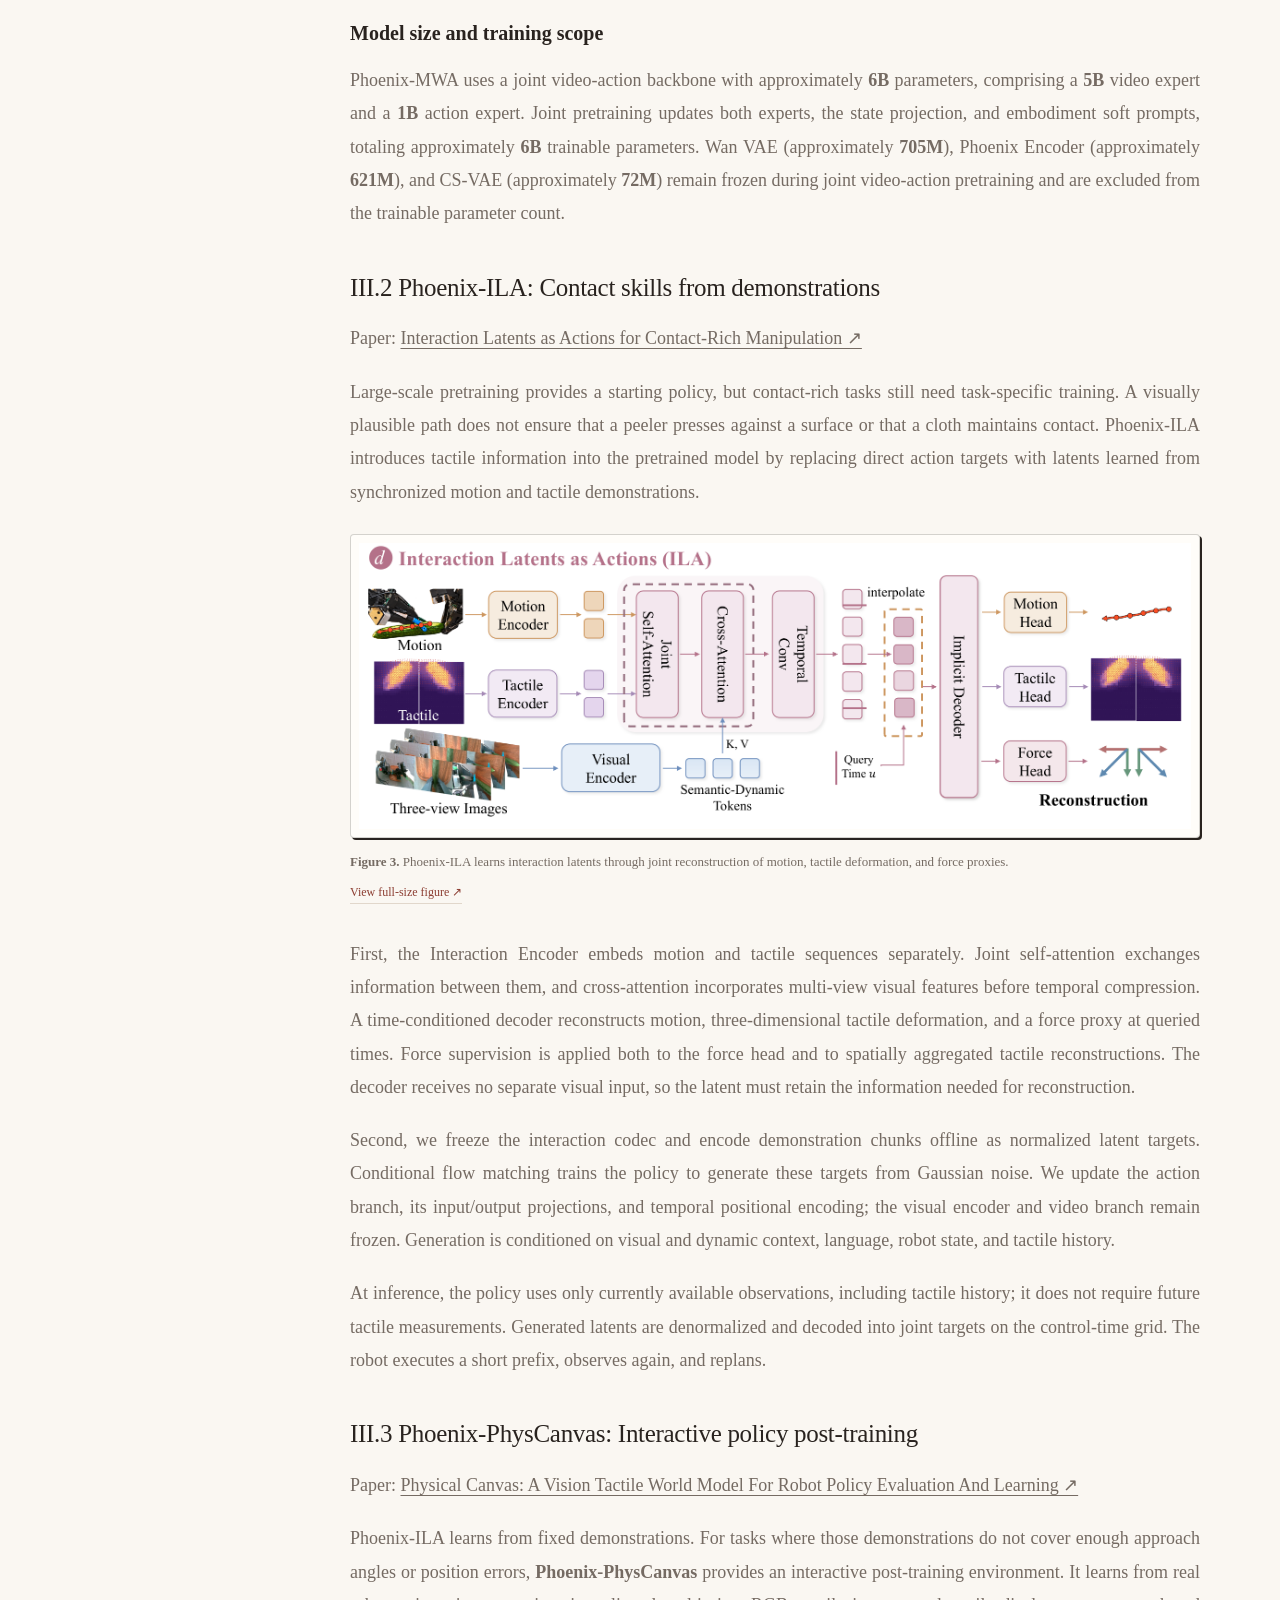
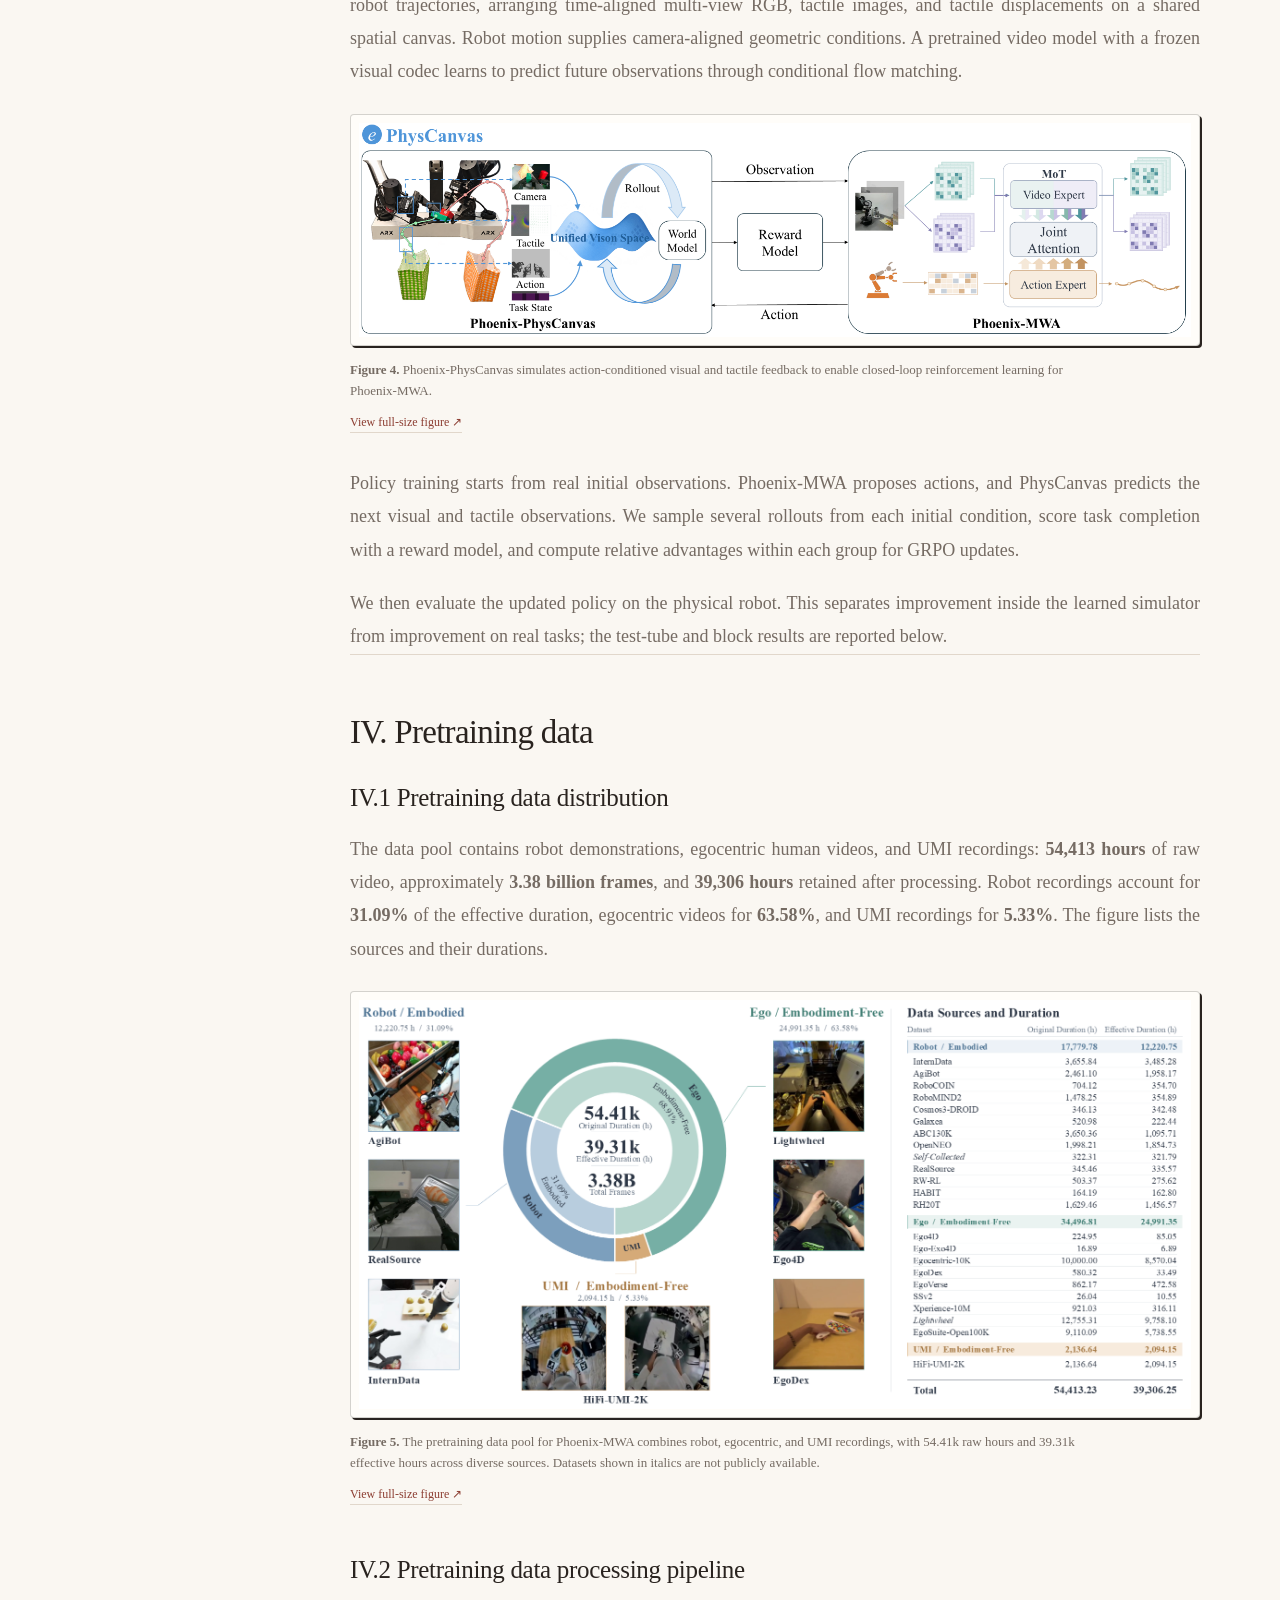
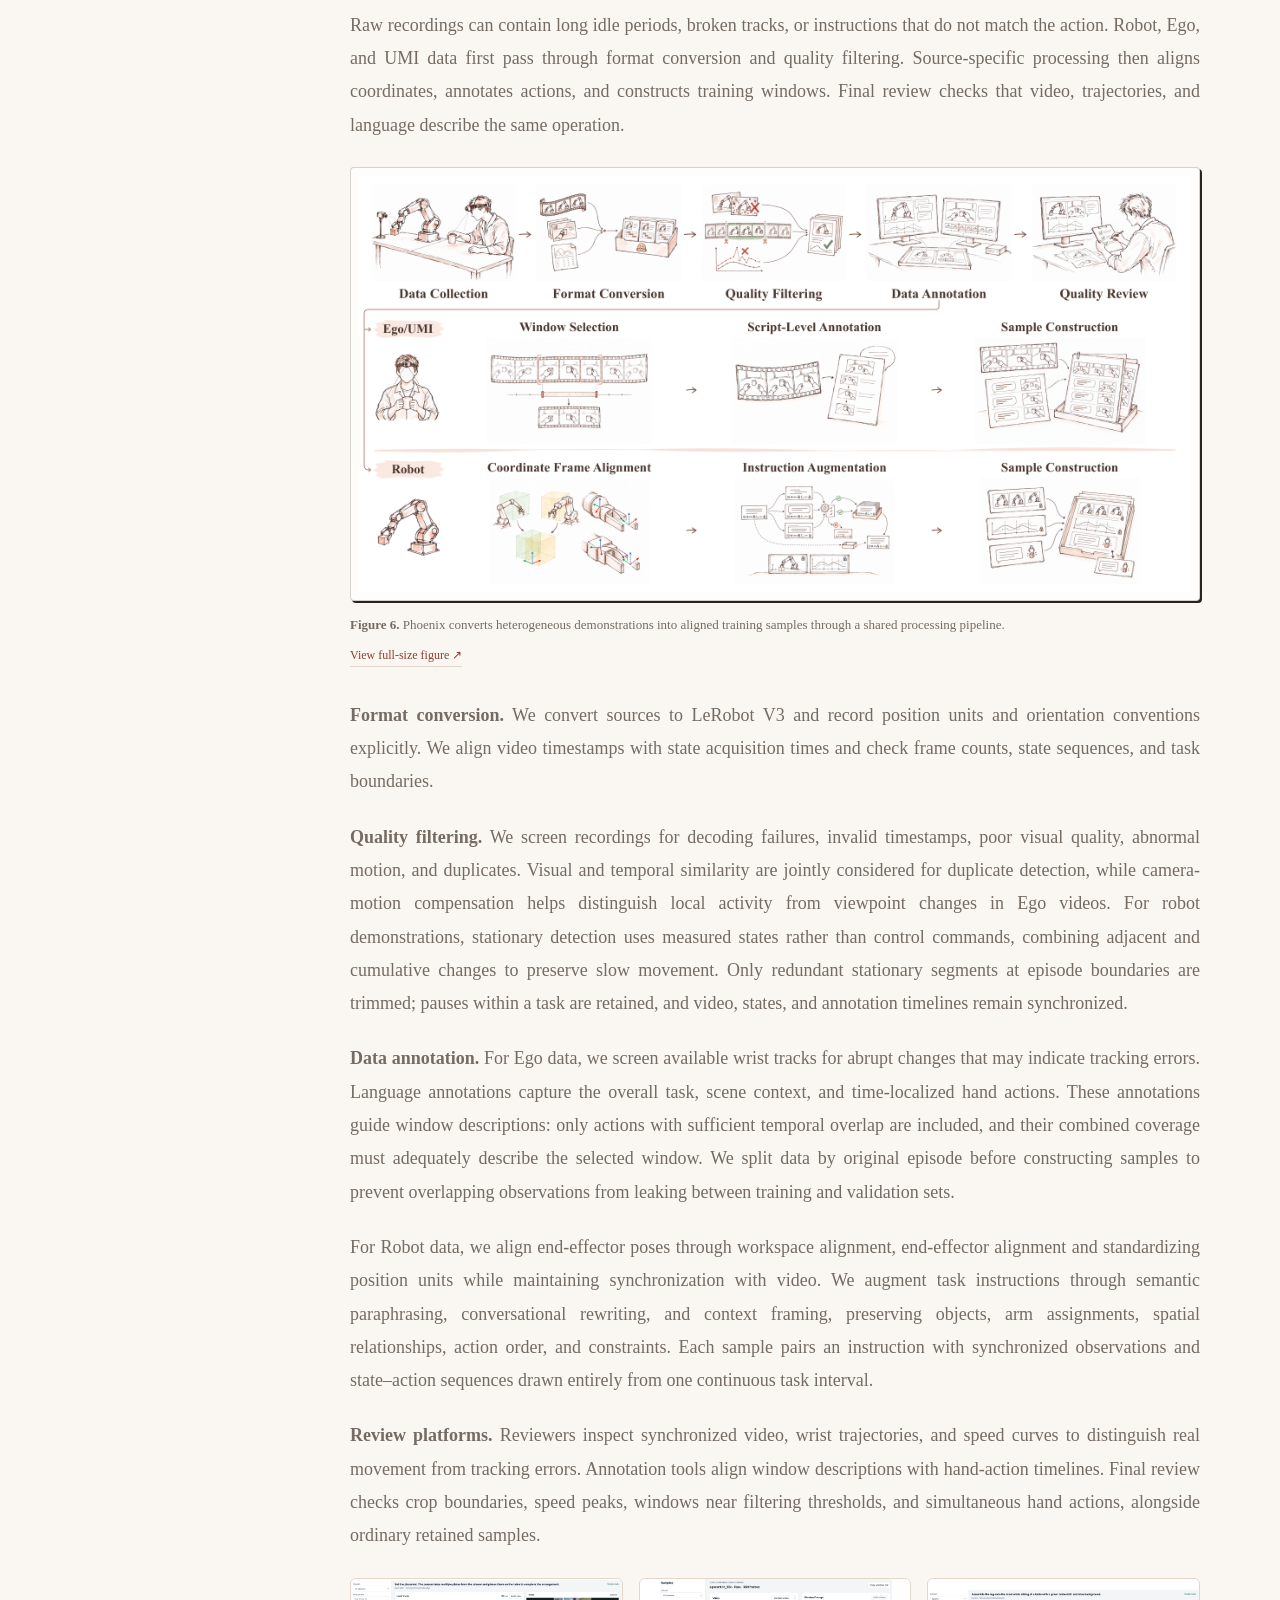
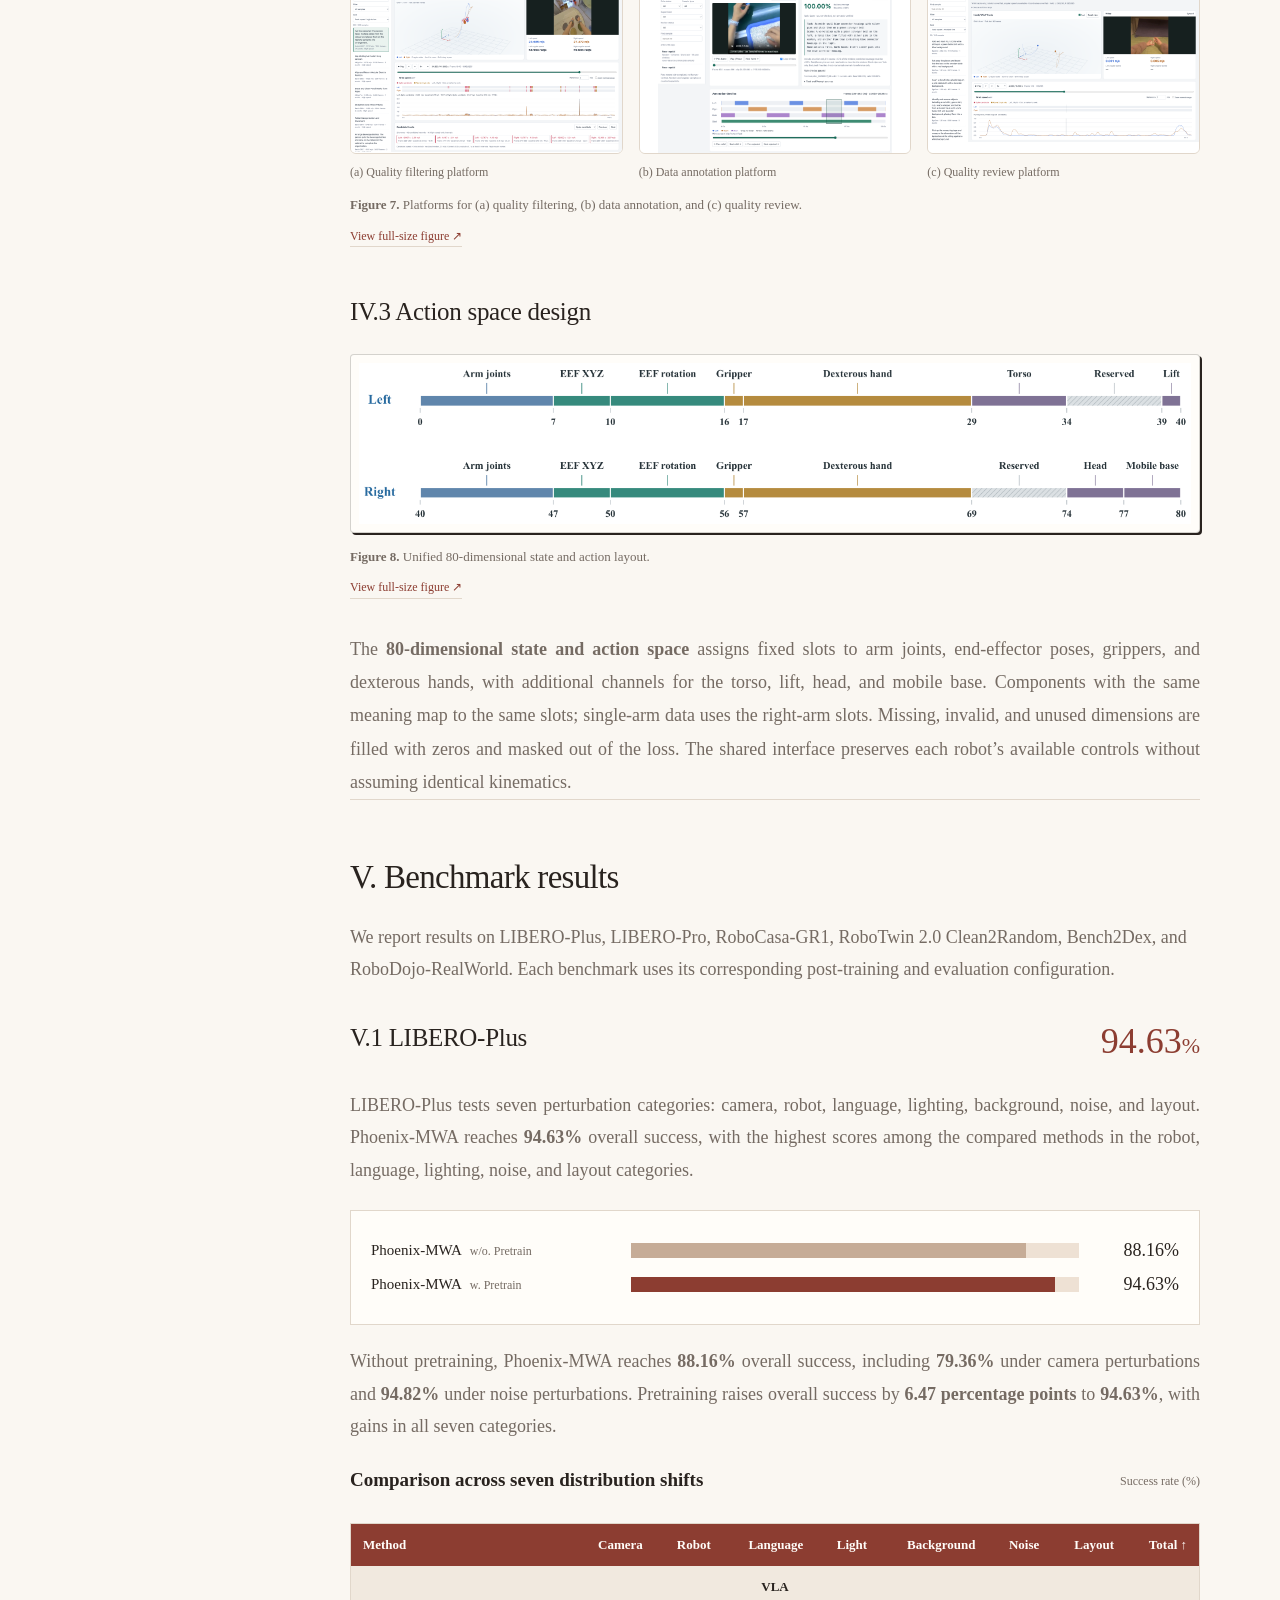
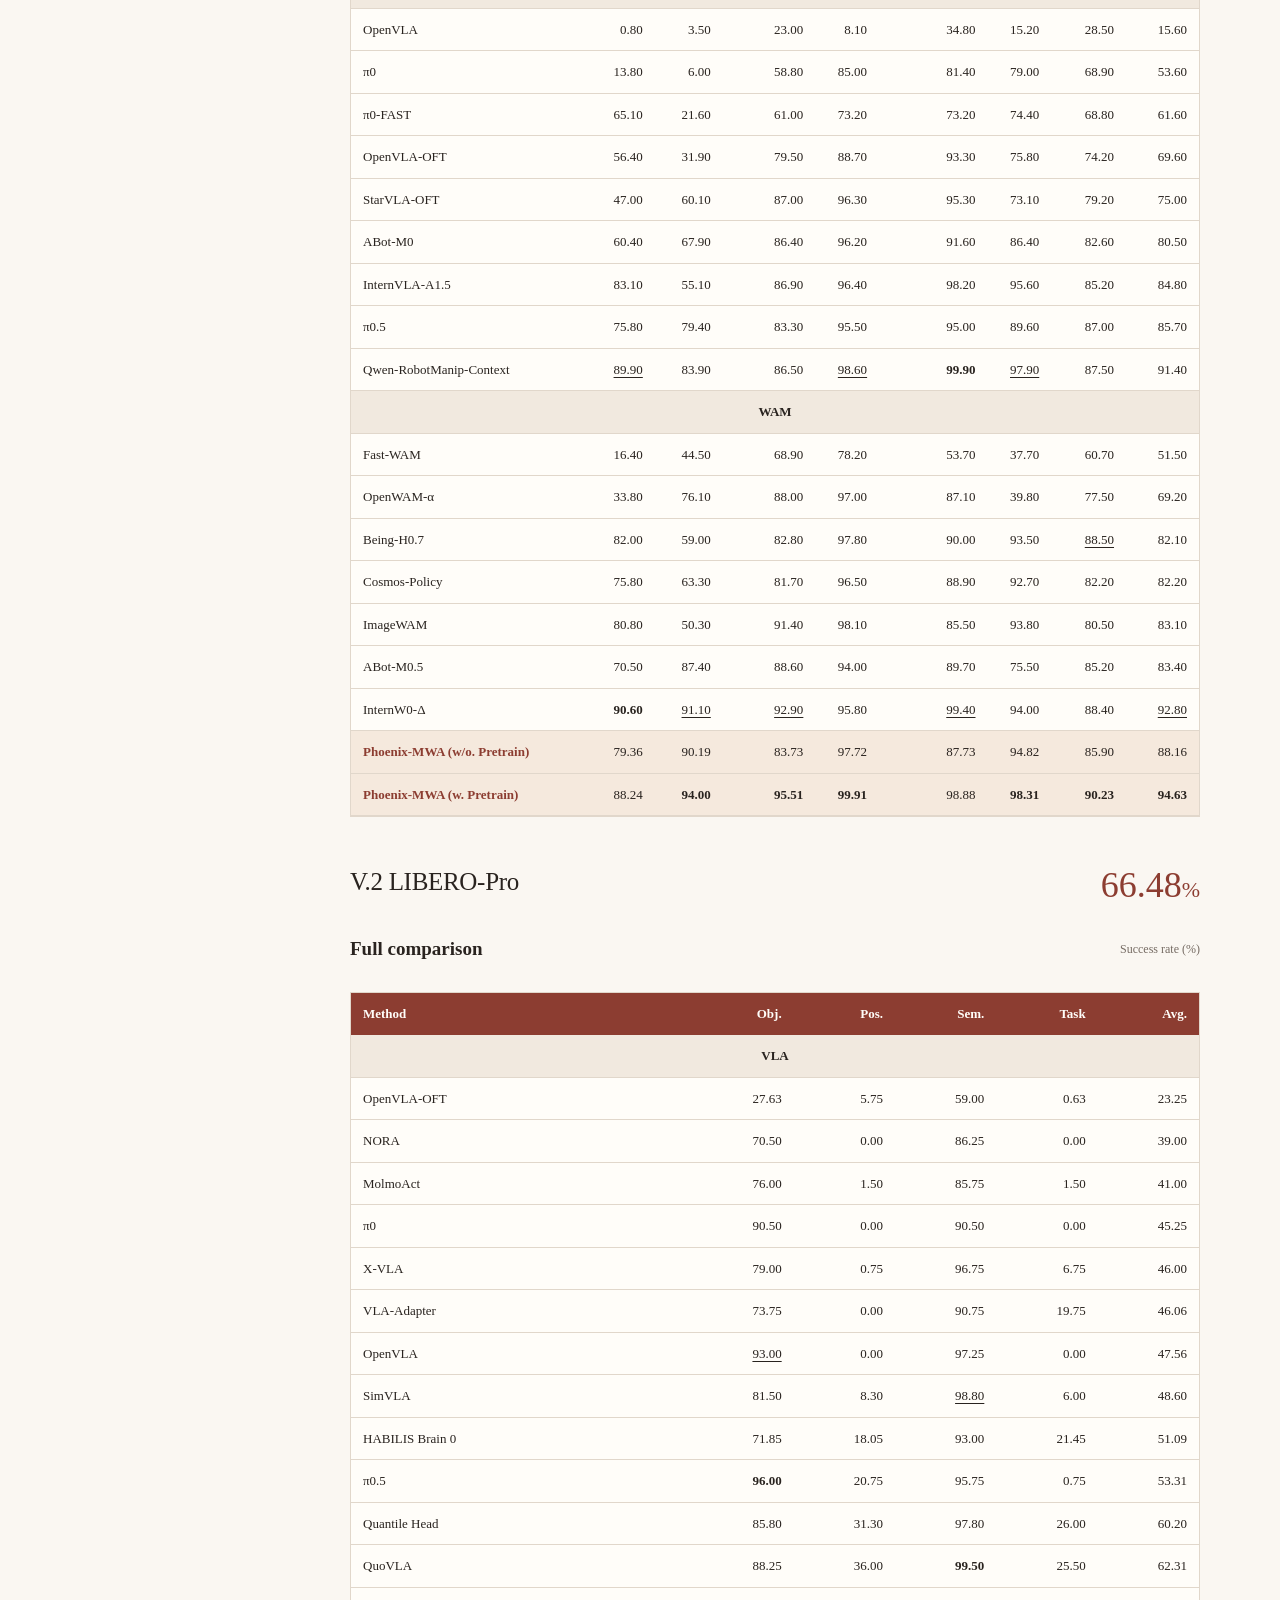
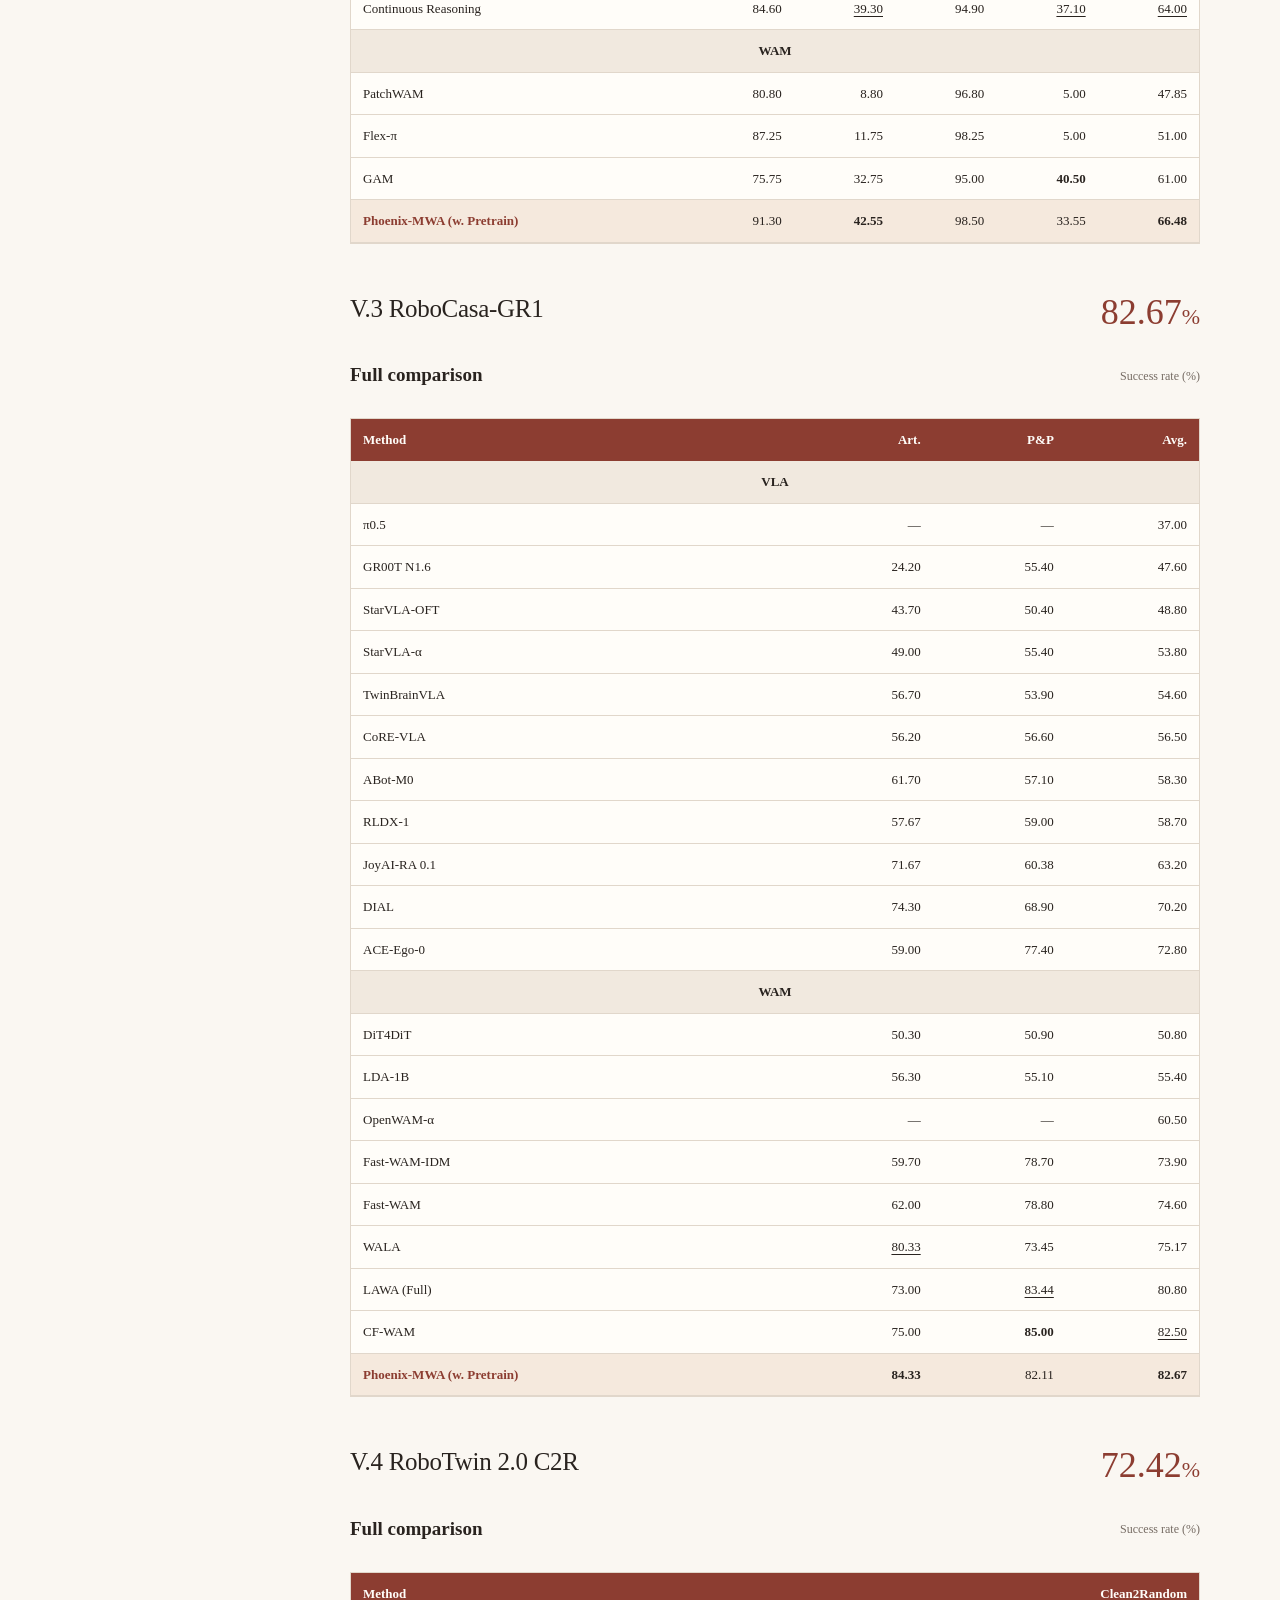
==== commit e22ced99: "Link ILA and PhysCanvas papers from project homepage" ====
--- a/index.html
+++ b/index.html
@@ -575,7 +575,10 @@
   <div class="university-brands" id="tsinghua-brand-row"><span class="organization-brand drl-brand"><img src="assets/drl-casia-transparent.png" alt="DRL CASIA"></span><span class="casia-brand" id="casia-brand" aria-label="Institute of Automation, Chinese Academy of Sciences"><img src="assets/casia-transparent.png" alt="CASIA"></span><span aria-label="Tsinghua University official website"><img src="assets/tsinghua-transparent.png" alt="Tsinghua University"></span><span class="nus-brand" id="nus-brand"><img src="assets/nus-transparent.png" alt="National University of Singapore"></span></div>
   <h1 id="title"><span class="title-phoenix">Phoenix<span class="title-colon">:</span></span> <span class="title-description">Scaling Robotic Manipulation through Visual and Interaction Representations</span></h1>
 
-  <div class="hero-actions"><a class="resource-button" href="https://github.com/Anyverse-Dynamics/Phoenix-MWA" target="_blank" rel="noopener noreferrer"><svg class="resource-icon" viewBox="0 0 24 24" aria-hidden="true" focusable="false"><path fill="currentColor" d="M12 .297C5.37.297 0 5.67 0 12.297c0 5.303 3.438 9.8 8.205 11.385.6.113.82-.258.82-.577 0-.285-.01-1.04-.015-2.04-3.338.724-4.043-1.61-4.043-1.61-.546-1.387-1.333-1.756-1.333-1.756-1.09-.745.083-.729.083-.729 1.205.084 1.838 1.237 1.838 1.237 1.07 1.835 2.809 1.305 3.495.998.108-.776.418-1.305.762-1.605-2.665-.305-5.467-1.334-5.467-5.93 0-1.31.467-2.38 1.235-3.22-.135-.303-.54-1.523.105-3.176 0 0 1.005-.322 3.3 1.23a11.51 11.51 0 0 1 3-.404c1.02.005 2.045.138 3 .404 2.28-1.552 3.285-1.23 3.285-1.23.645 1.653.24 2.873.12 3.176.765.84 1.23 1.91 1.23 3.22 0 4.61-2.805 5.625-5.475 5.92.42.36.81 1.096.81 2.22 0 1.606-.015 2.896-.015 3.286 0 .315.21.69.825.57C20.565 22.092 24 17.592 24 12.297c0-6.627-5.373-12-12-12"/></svg><span>Code</span></a><a class="resource-button" href="https://huggingface.co/AnyverseDynamics" target="_blank" rel="noopener noreferrer"><span class="resource-icon huggingface-icon" aria-hidden="true">🤗</span><span>Models</span></a></div>
+  <div class="hero-actions"><a class="resource-button" href="https://github.com/Anyverse-Dynamics/Phoenix-MWA" target="_blank" rel="noopener noreferrer"><svg class="resource-icon" viewBox="0 0 24 24" aria-hidden="true" focusable="false"><path fill="currentColor" d="M12 .297C5.37.297 0 5.67 0 12.297c0 5.303 3.438 9.8 8.205 11.385.6.113.82-.258.82-.577 0-.285-.01-1.04-.015-2.04-3.338.724-4.043-1.61-4.043-1.61-.546-1.387-1.333-1.756-1.333-1.756-1.09-.745.083-.729.083-.729 1.205.084 1.838 1.237 1.838 1.237 1.07 1.835 2.809 1.305 3.495.998.108-.776.418-1.305.762-1.605-2.665-.305-5.467-1.334-5.467-5.93 0-1.31.467-2.38 1.235-3.22-.135-.303-.54-1.523.105-3.176 0 0 1.005-.322 3.3 1.23a11.51 11.51 0 0 1 3-.404c1.02.005 2.045.138 3 .404 2.28-1.552 3.285-1.23 3.285-1.23.645 1.653.24 2.873.12 3.176.765.84 1.23 1.91 1.23 3.22 0 4.61-2.805 5.625-5.475 5.92.42.36.81 1.096.81 2.22 0 1.606-.015 2.896-.015 3.286 0 .315.21.69.825.57C20.565 22.092 24 17.592 24 12.297c0-6.627-5.373-12-12-12"/></svg><span>Code</span></a><a class="resource-button" href="https://huggingface.co/AnyverseDynamics" target="_blank" rel="noopener noreferrer"><span class="resource-icon huggingface-icon" aria-hidden="true">🤗</span><span>Models</span></a>
+    <a class="resource-button" href="https://arxiv.org/abs/2610.18855" target="_blank" rel="noopener noreferrer" title="Interaction Latents as Actions for Contact-Rich Manipulation">ILA Paper</a>
+    <a class="resource-button" href="https://arxiv.org/abs/2610.28613" target="_blank" rel="noopener noreferrer" title="Physical Canvas: A Vision Tactile World Model For Robot Policy Evaluation And Learning">PhysCanvas Paper</a>
+  </div>
 </section>
 <section id="overview" class="overview wrap" aria-label="Overview of Phoenix world-action modeling">
   <div class="intro-grid"><h2 id="section-1">I. Learning manipulation from large-scale experience</h2><div class="abstract-copy"><figure class="intro-benchmark-figure"><div class="figure-link"><img src="assets/phoenix-benchmark-overview-sota-20261021.webp" width="1800" height="1800" decoding="async" alt="Success-rate comparison across six benchmarks: Phoenix-MWA, open-source previous SOTA and π0.5"></div><figcaption><strong>Figure 1.</strong> Success rates on six manipulation benchmarks under the settings reported below.</figcaption></figure><p><strong>Phoenix</strong> studies how robots can learn from large collections of manipulation recordings and adapt that knowledge to physical tasks. The work, developed by Anyverse Dynamics and the reinforcement learning team at CASIA, combines a pretrained world-action model with two post-training methods: learning contact skills from demonstrations and improving policies through interaction with a learned simulator.</p>
@@ -681,6 +684,7 @@
   </section>
 </article><article class="method-block" id="method-ila">
 <div class="subsection-heading"><h3 id="section-3-2">III.2 Phoenix-ILA: Contact skills from demonstrations</h3></div>
+<p class="prose">Paper: <a href="https://arxiv.org/abs/2610.18855" target="_blank" rel="noopener noreferrer">Interaction Latents as Actions for Contact-Rich Manipulation ↗</a></p>
 <p class="prose">Large-scale pretraining provides a starting policy, but contact-rich tasks still need task-specific training. A visually plausible path does not ensure that a peeler presses against a surface or that a cloth maintains contact. Phoenix-ILA introduces tactile information into the pretrained model by replacing direct action targets with latents learned from synchronized motion and tactile demonstrations.</p>
 <figure><div class="figure-link"><img loading="lazy" src="assets/phoenix-ila-20261020.webp" width="3600" height="1238" alt="Phoenix-ILA: a joint interaction representation of actions, tactile deformation, and force proxies"></div><figcaption><strong>Figure 3.</strong> Phoenix-ILA learns interaction latents through joint reconstruction of motion, tactile deformation, and force proxies.</figcaption></figure>
 <p class="prose">First, the Interaction Encoder embeds motion and tactile sequences separately. Joint self-attention exchanges information between them, and cross-attention incorporates multi-view visual features before temporal compression. A time-conditioned decoder reconstructs motion, three-dimensional tactile deformation, and a force proxy at queried times. Force supervision is applied both to the force head and to spatially aggregated tactile reconstructions. The decoder receives no separate visual input, so the latent must retain the information needed for reconstruction.</p>
@@ -689,6 +693,7 @@
 </article>
 <article class="method-block" id="method-physcanvas">
 <div class="subsection-heading"><h3 id="section-3-3">III.3 Phoenix-PhysCanvas: Interactive policy post-training</h3></div>
+<p class="prose">Paper: <a href="https://arxiv.org/abs/2610.28613" target="_blank" rel="noopener noreferrer">Physical Canvas: A Vision Tactile World Model For Robot Policy Evaluation And Learning ↗</a></p>
 <p class="prose">Phoenix-ILA learns from fixed demonstrations. For tasks where those demonstrations do not cover enough approach angles or position errors, <strong>Phoenix-PhysCanvas</strong> provides an interactive post-training environment. It learns from real robot trajectories, arranging time-aligned multi-view RGB, tactile images, and tactile displacements on a shared spatial canvas. Robot motion supplies camera-aligned geometric conditions. A pretrained video model with a frozen visual codec learns to predict future observations through conditional flow matching.</p>
 <figure><div class="figure-link"><img loading="lazy" src="assets/phoenix-physcanvas-v36.webp" width="3200" height="824" alt="The interaction loop between PhysCanvas and MWA for reinforcement-learning post-training"></div><figcaption><strong>Figure 4.</strong> Phoenix-PhysCanvas simulates action-conditioned visual and tactile feedback to enable closed-loop reinforcement learning for Phoenix-MWA.</figcaption></figure>
 <p class="prose">Policy training starts from real initial observations. Phoenix-MWA proposes actions, and PhysCanvas predicts the next visual and tactile observations. We sample several rollouts from each initial condition, score task completion with a reward model, and compute relative advantages within each group for GRPO updates.</p>
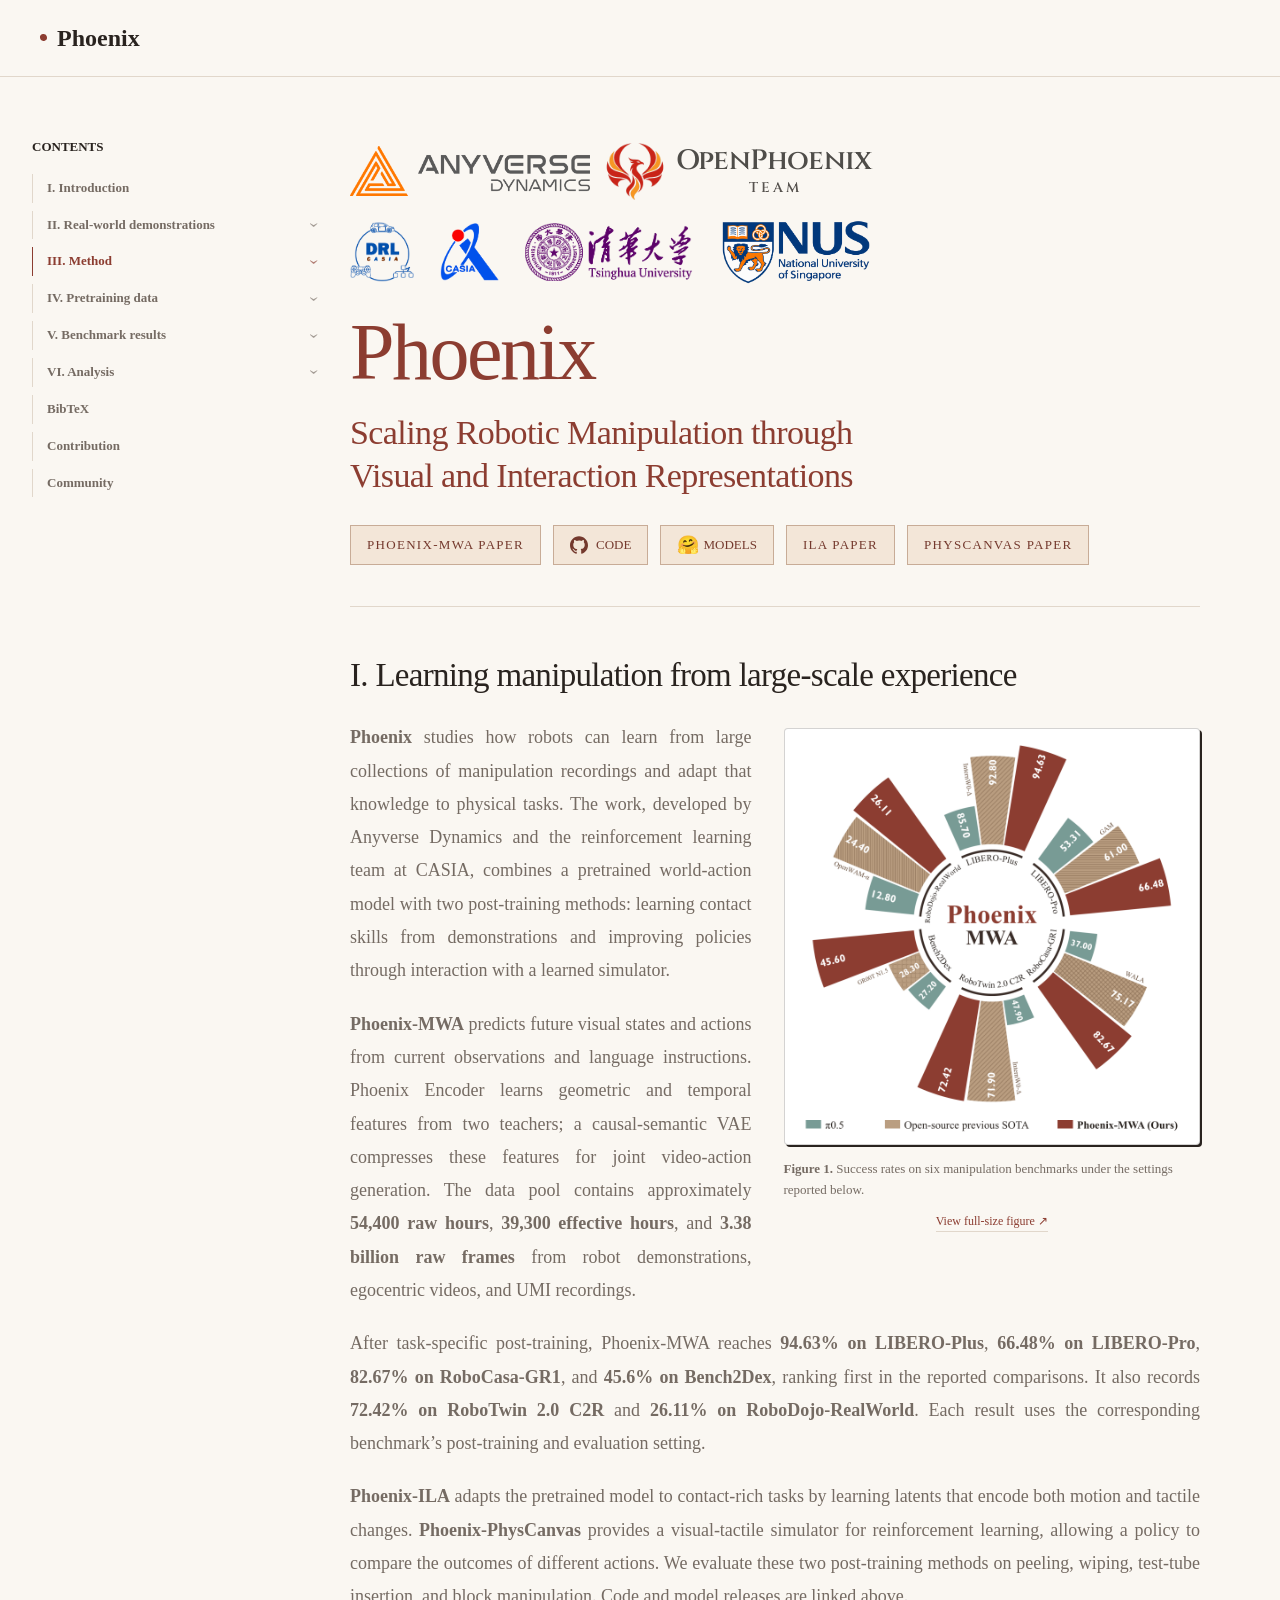
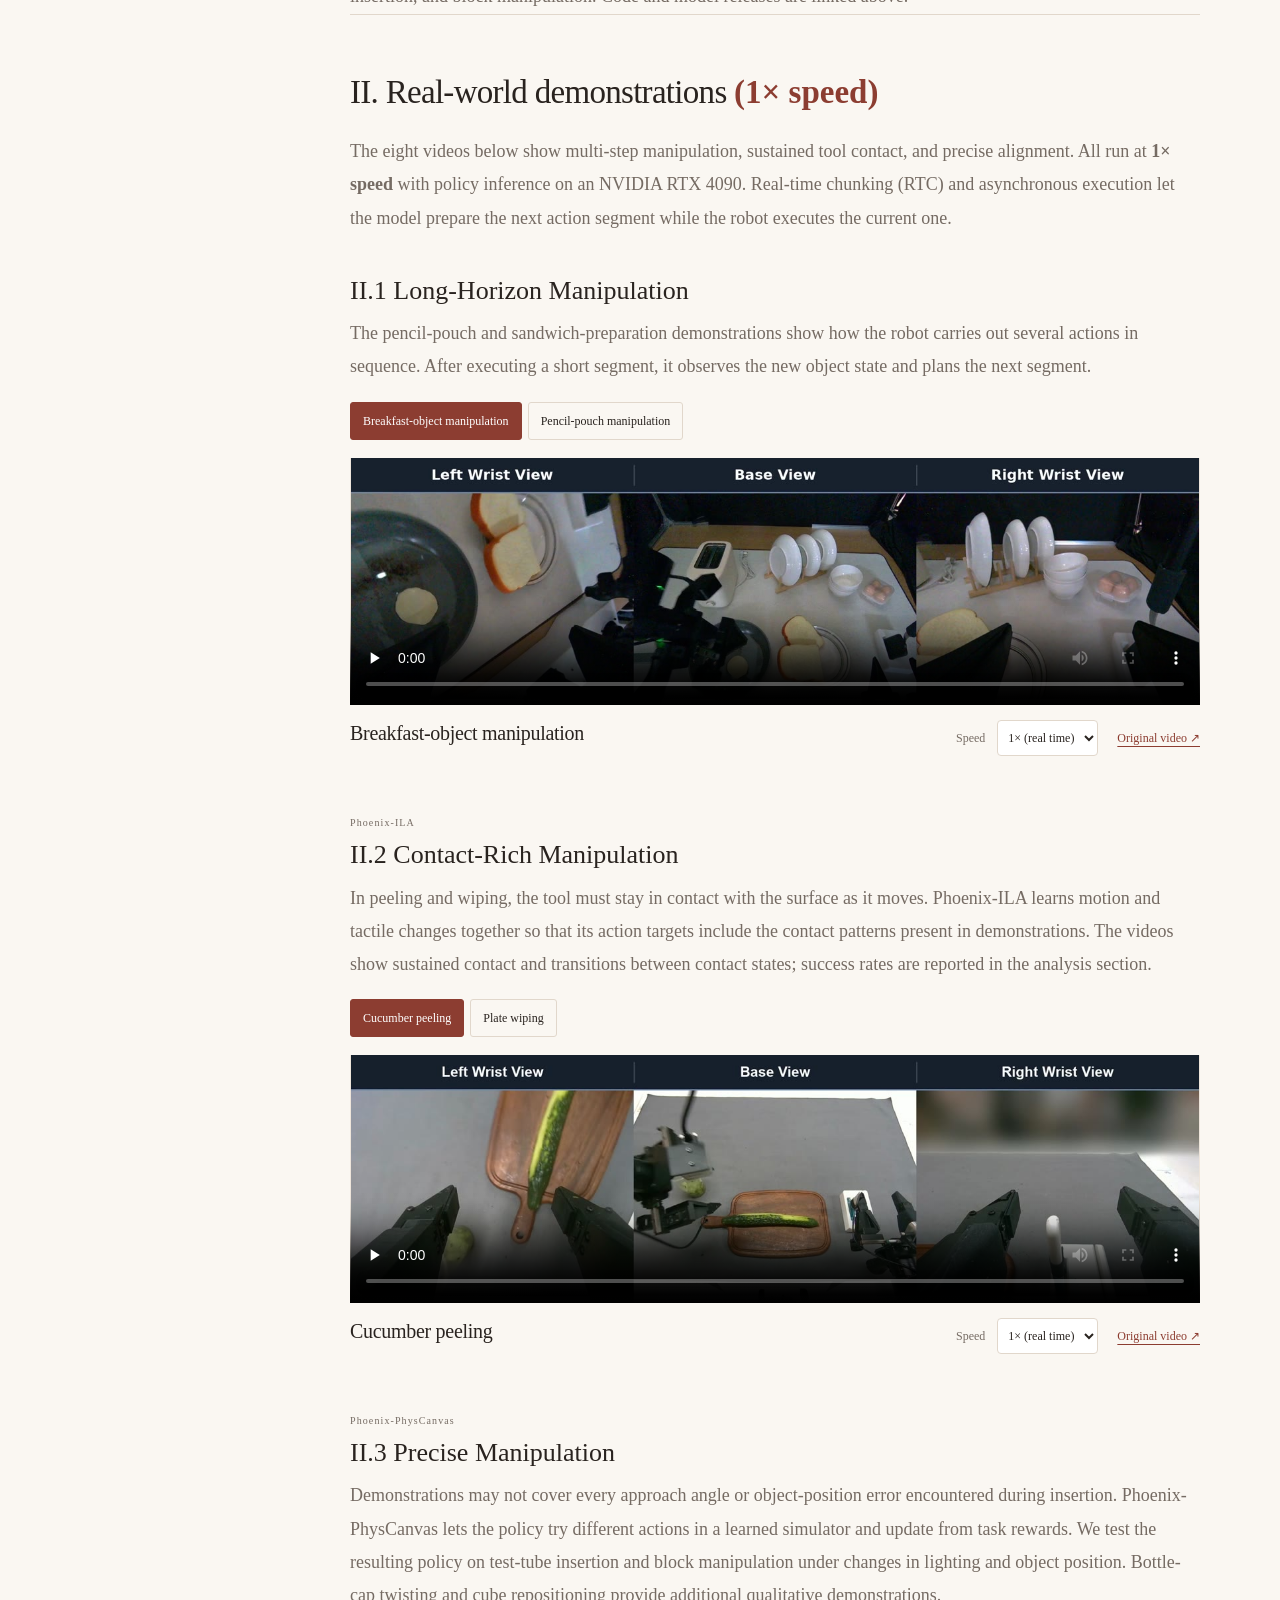
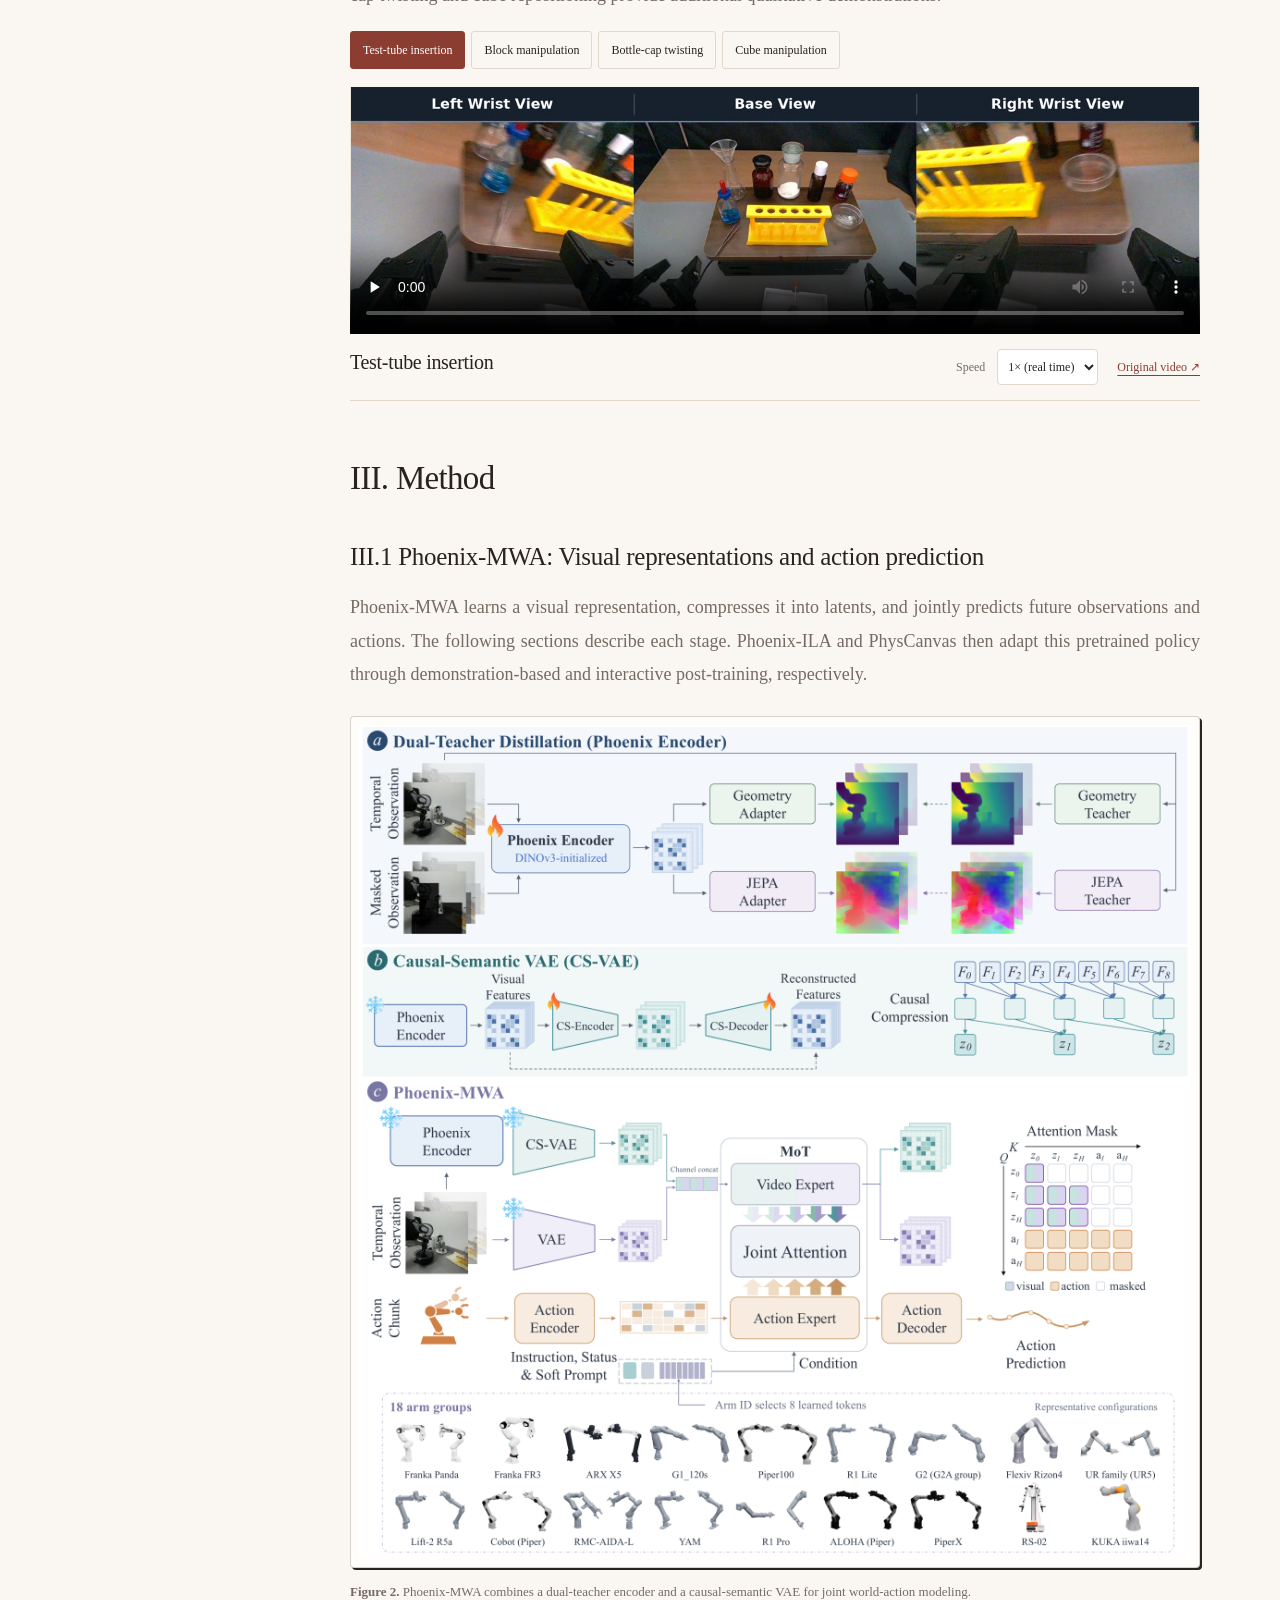
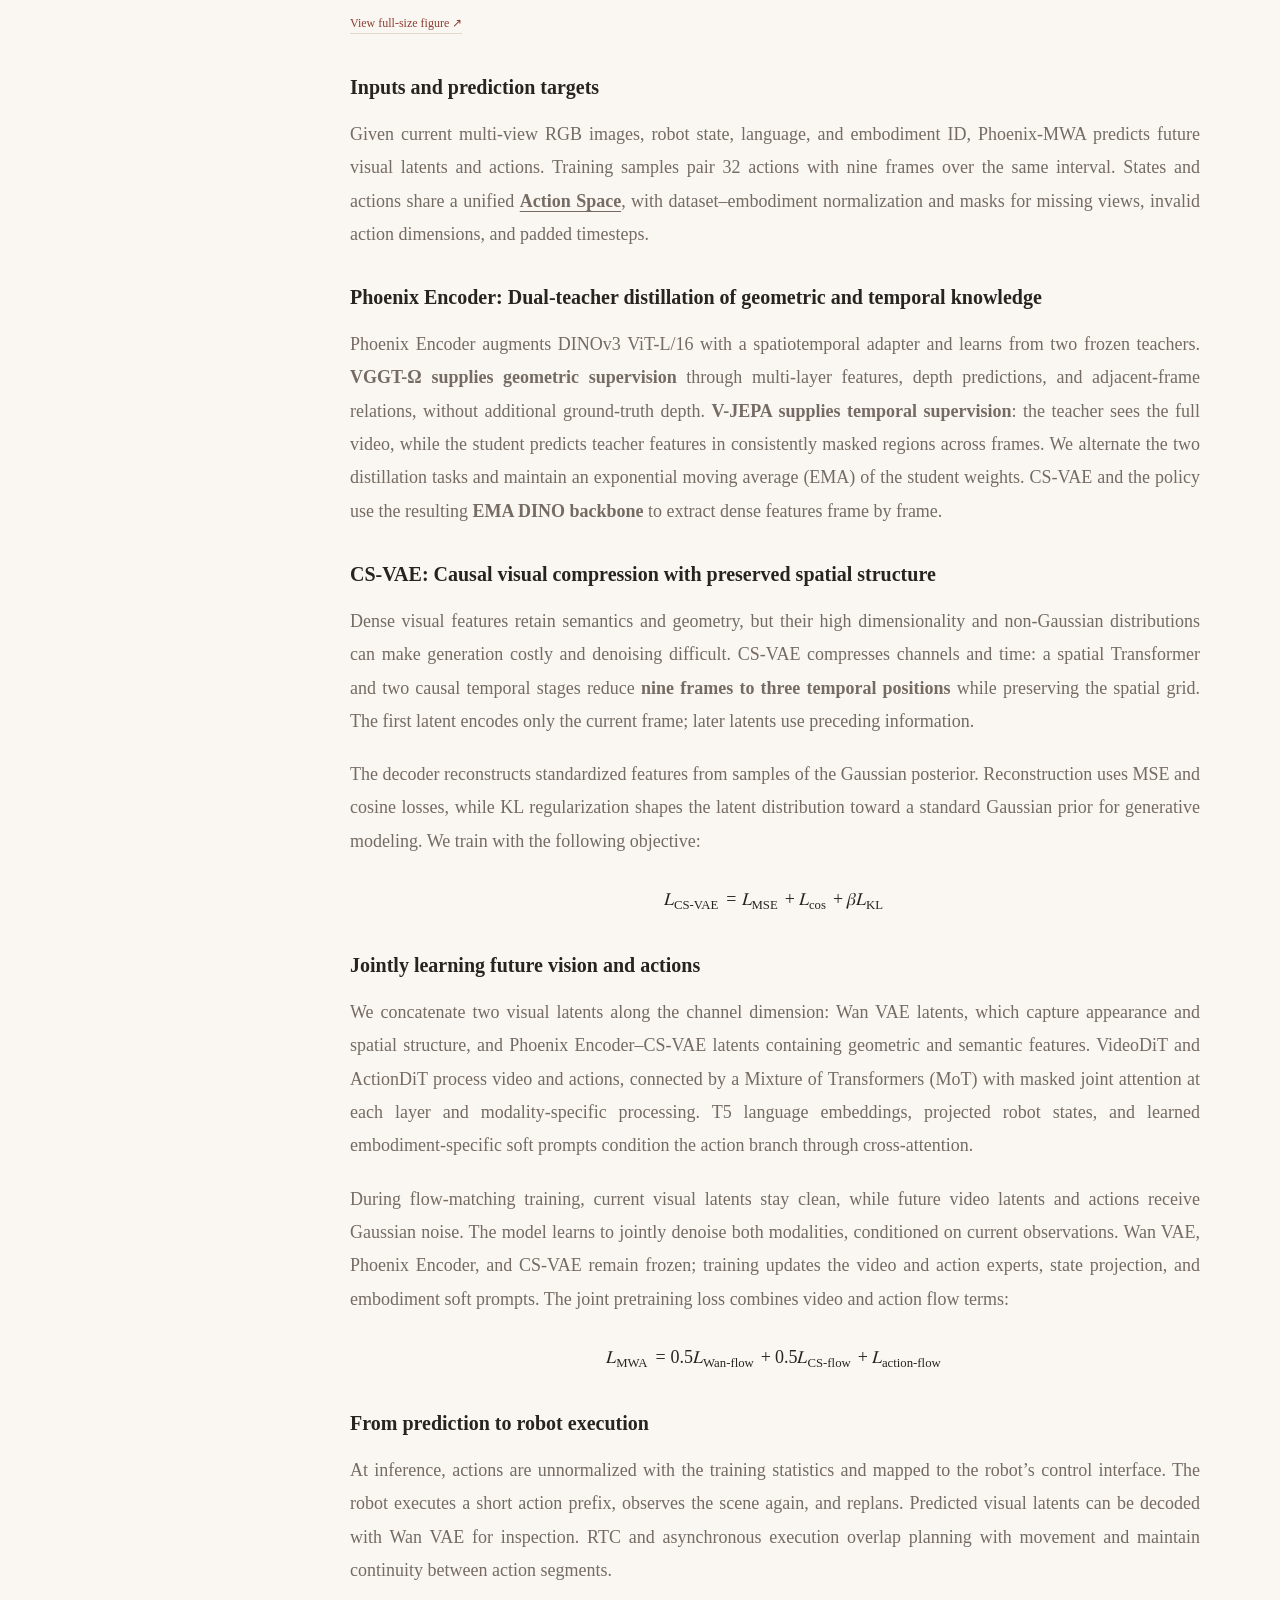
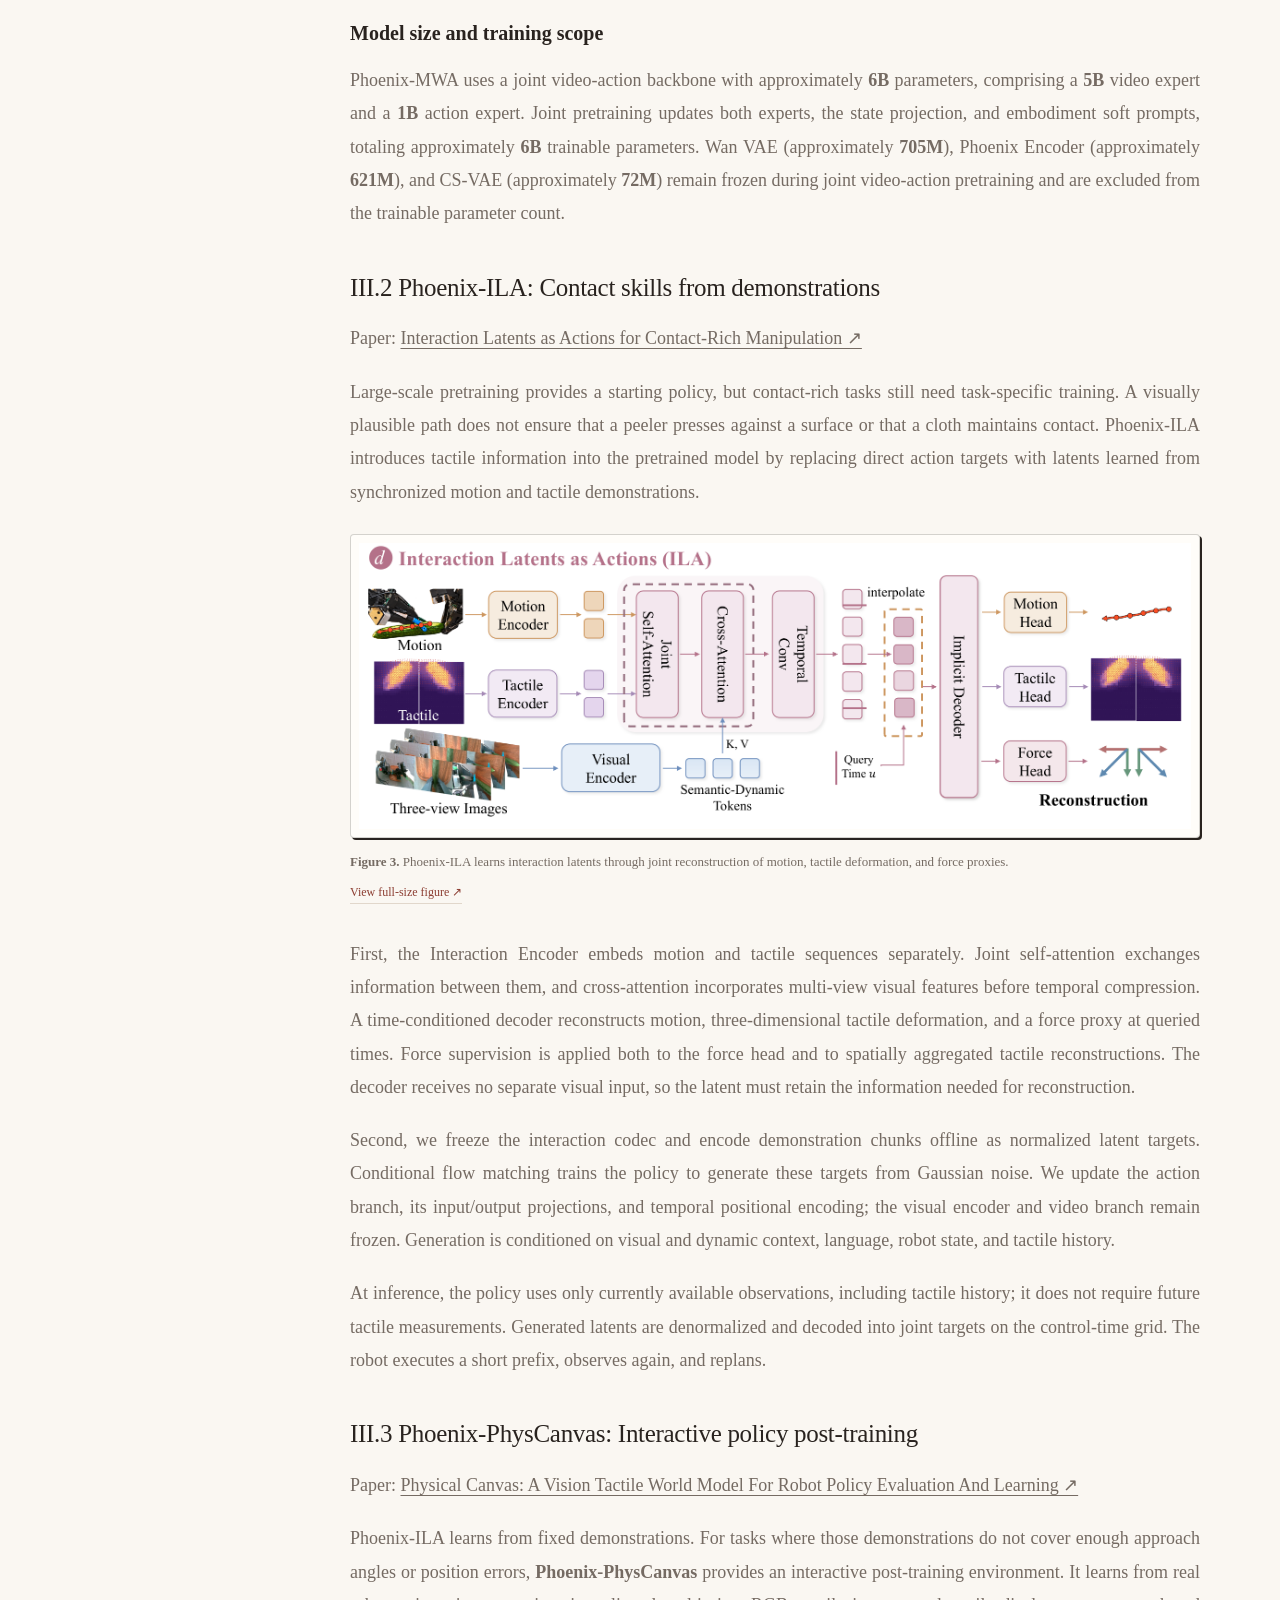
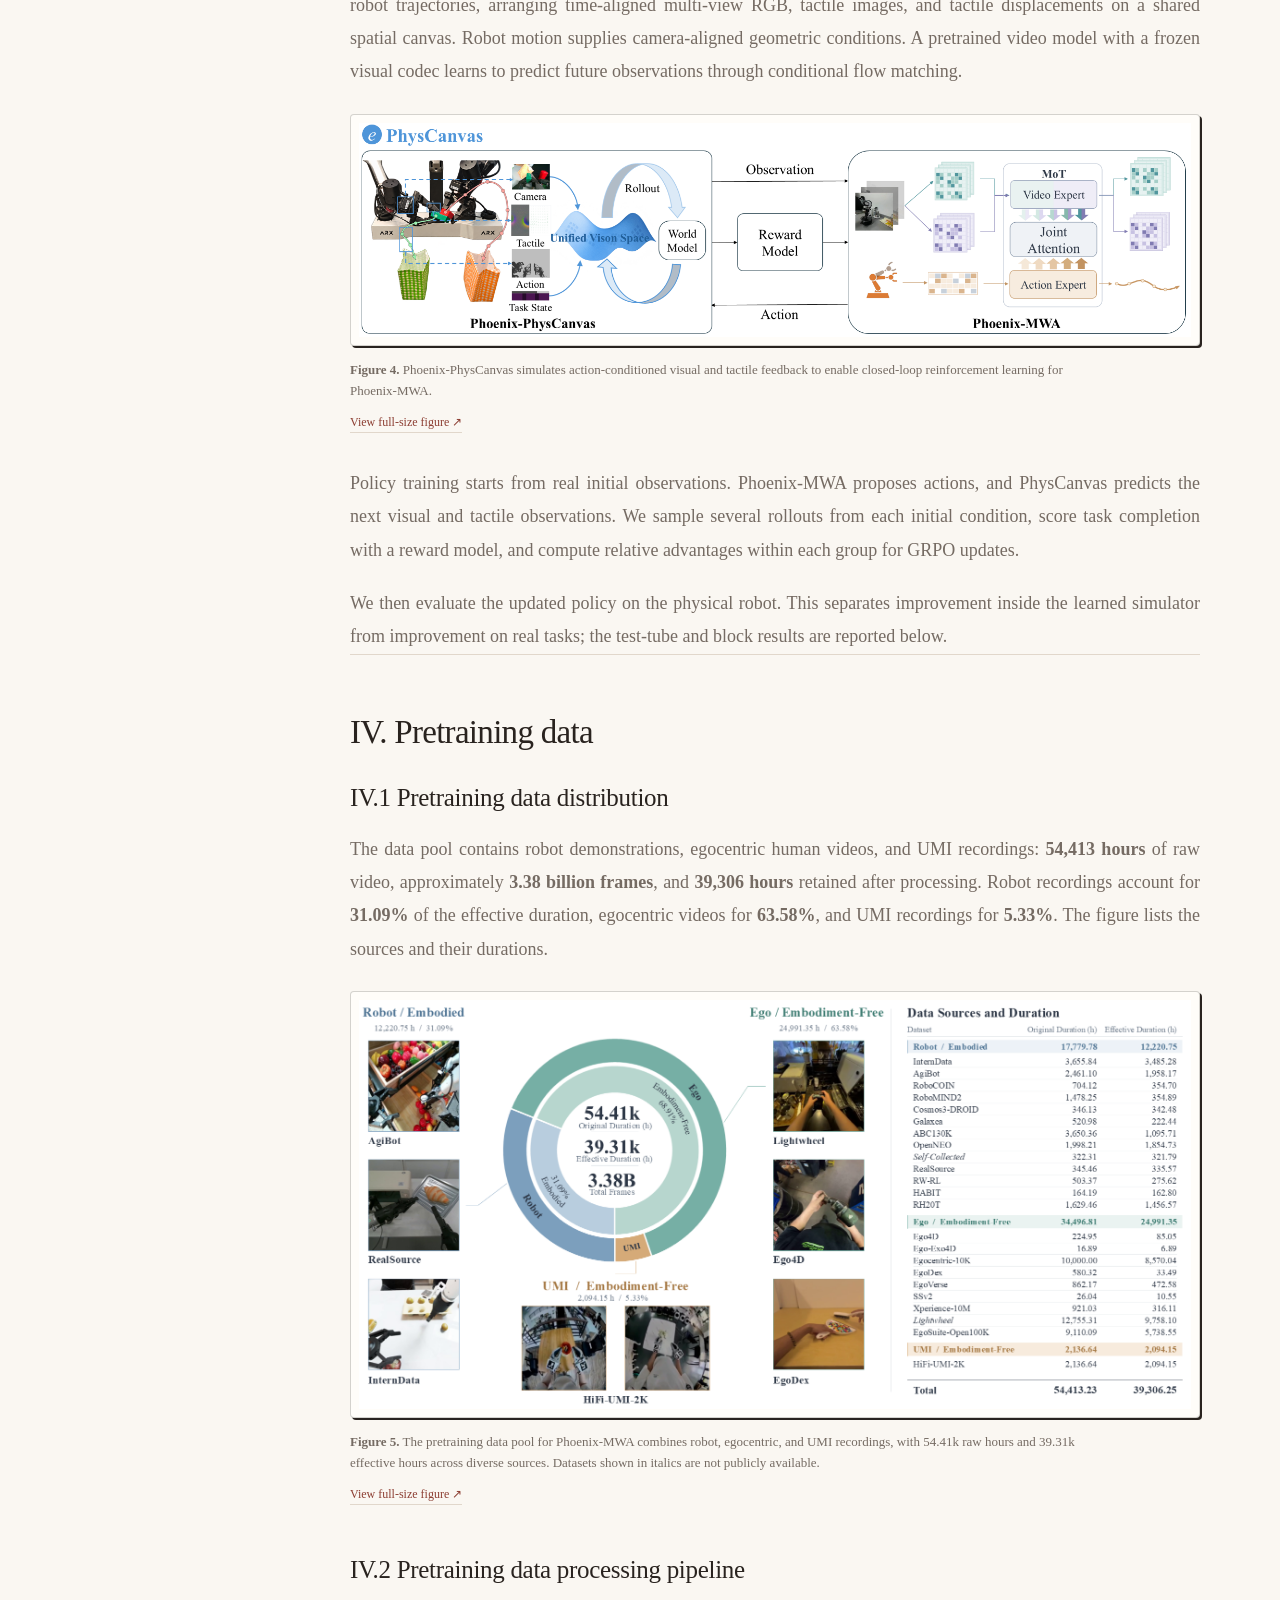
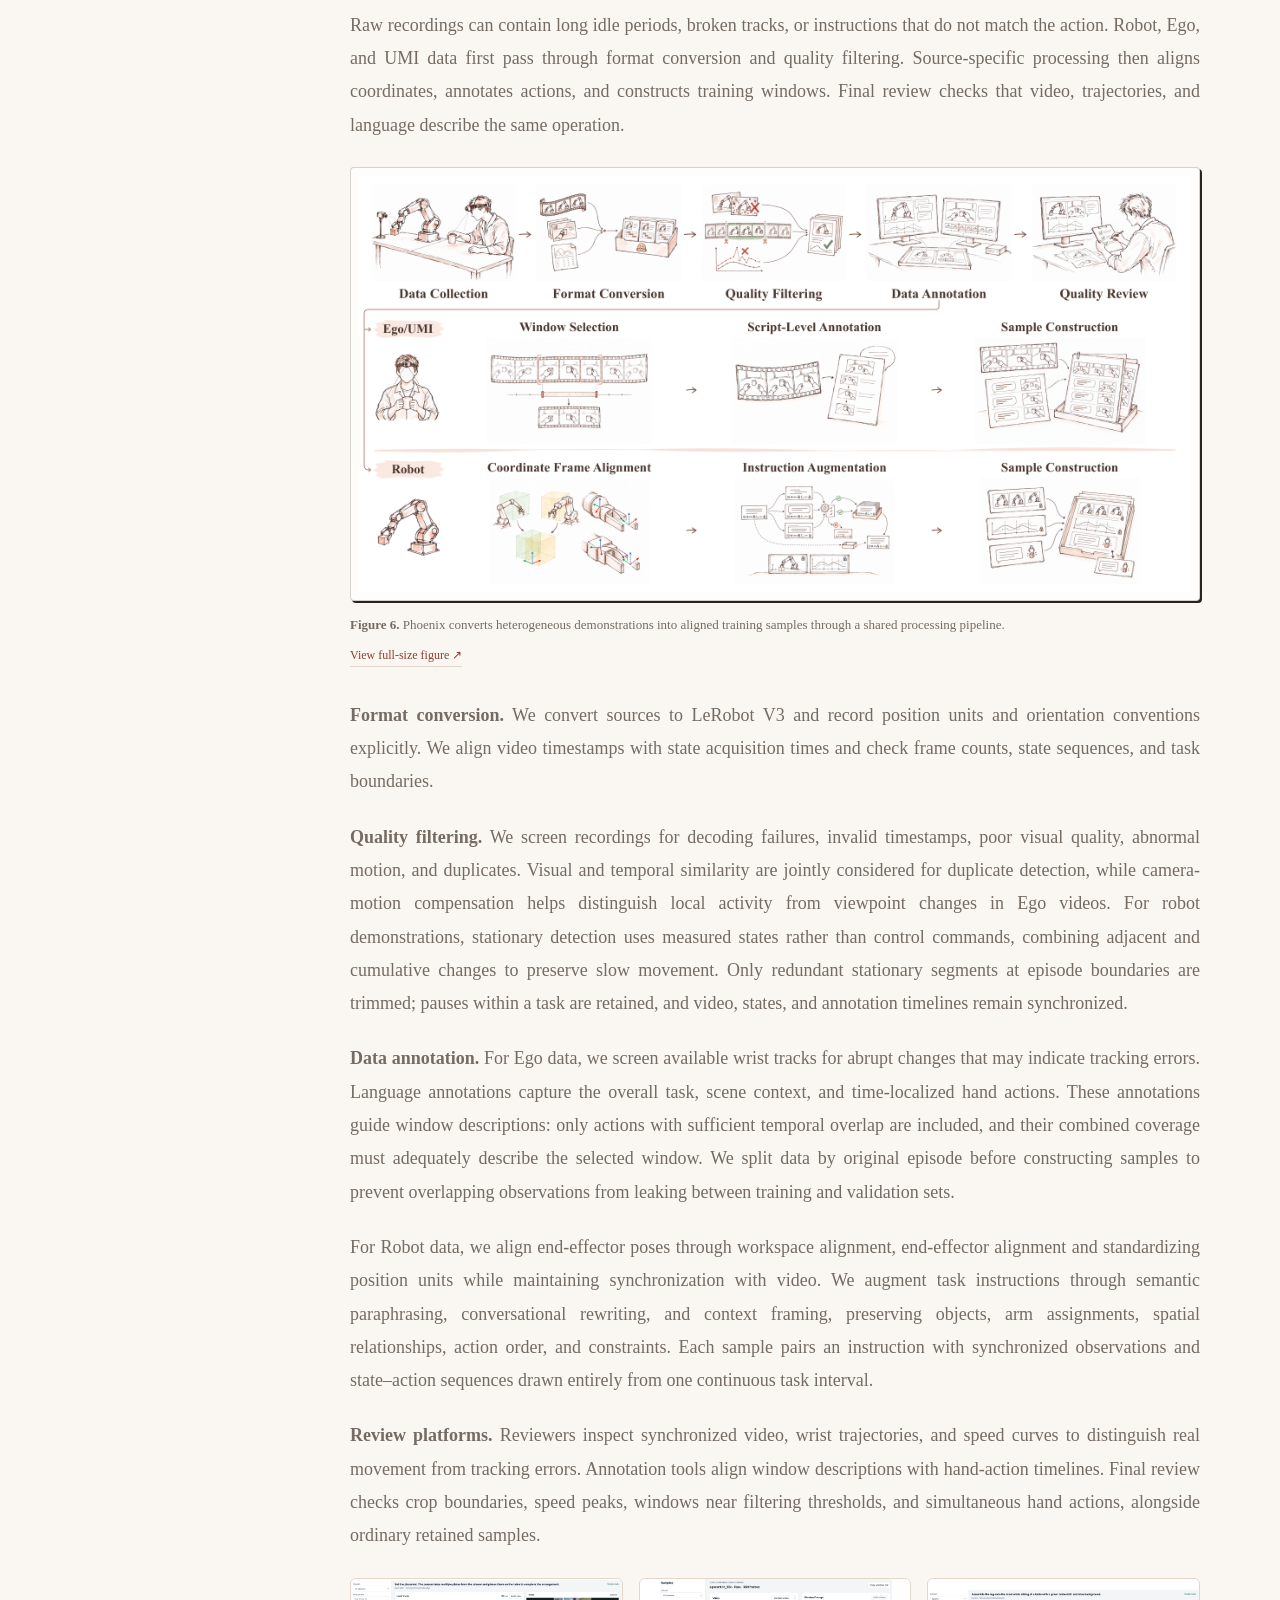
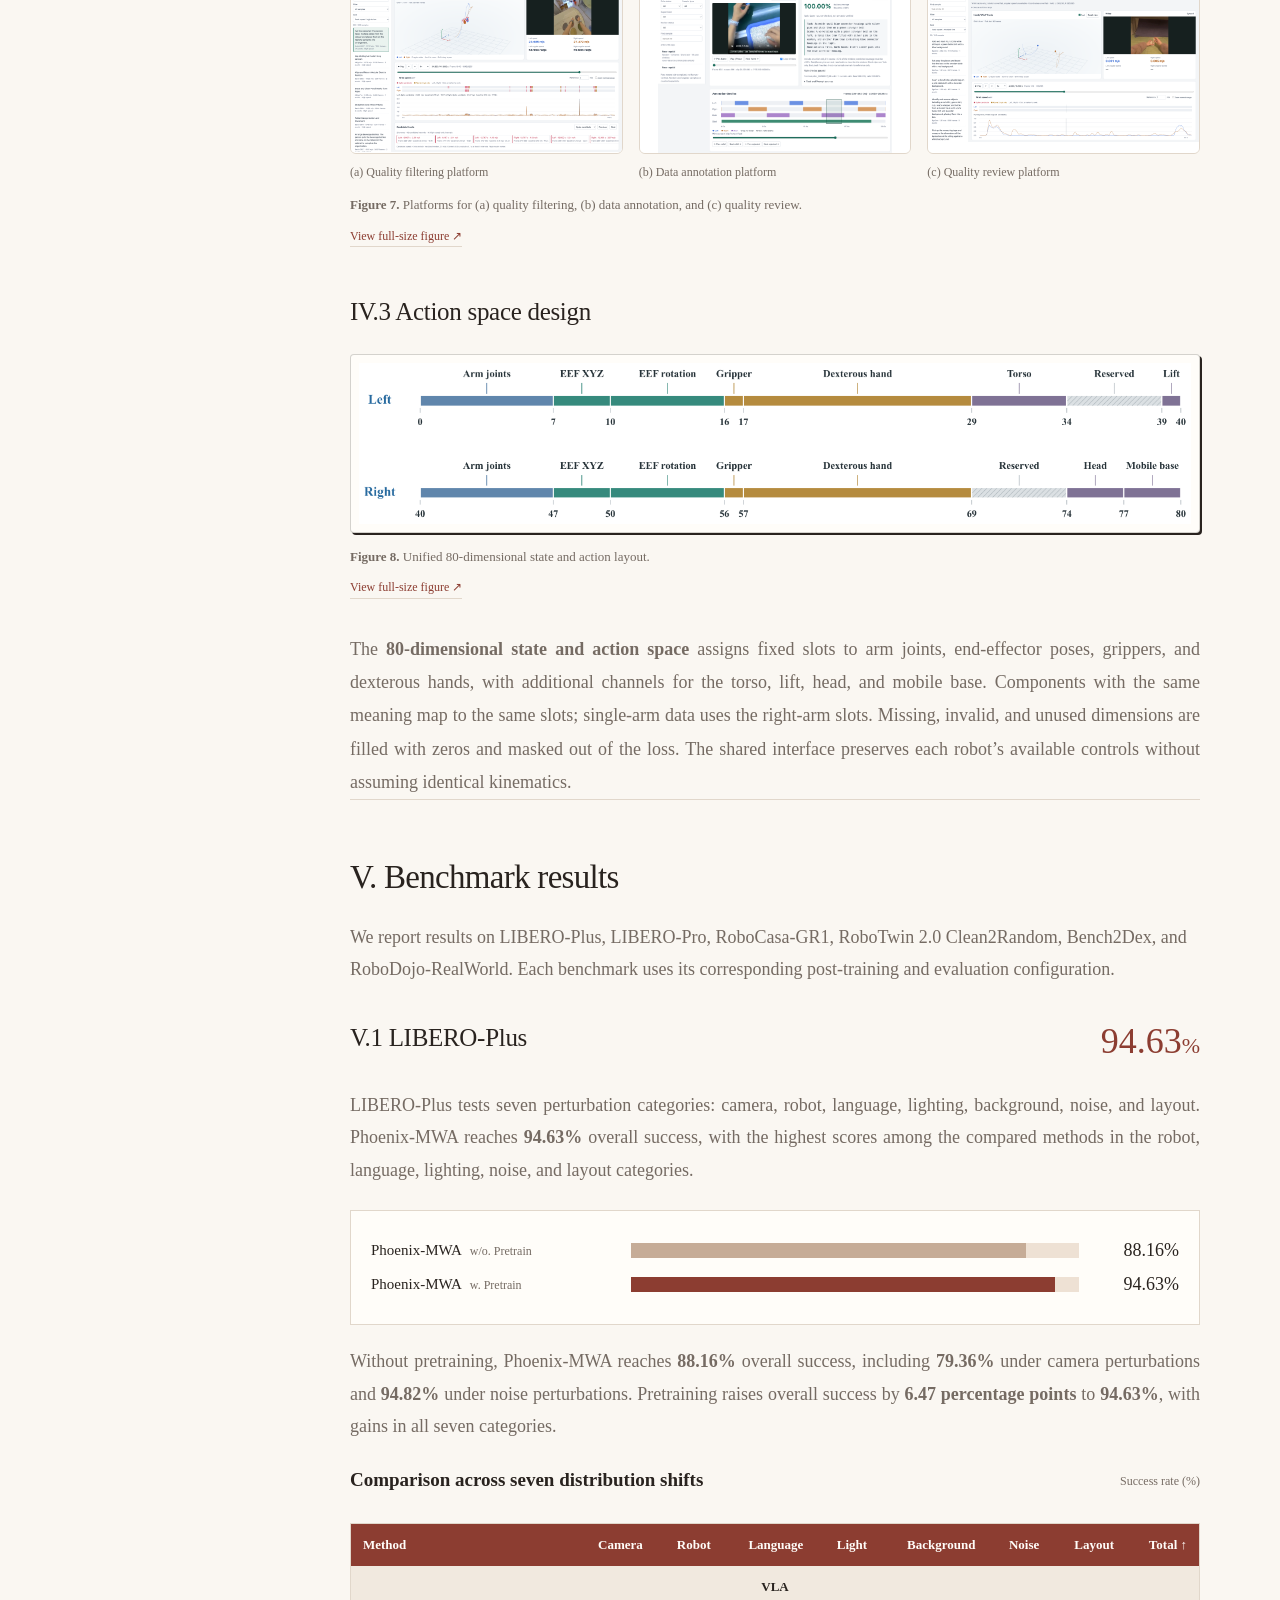
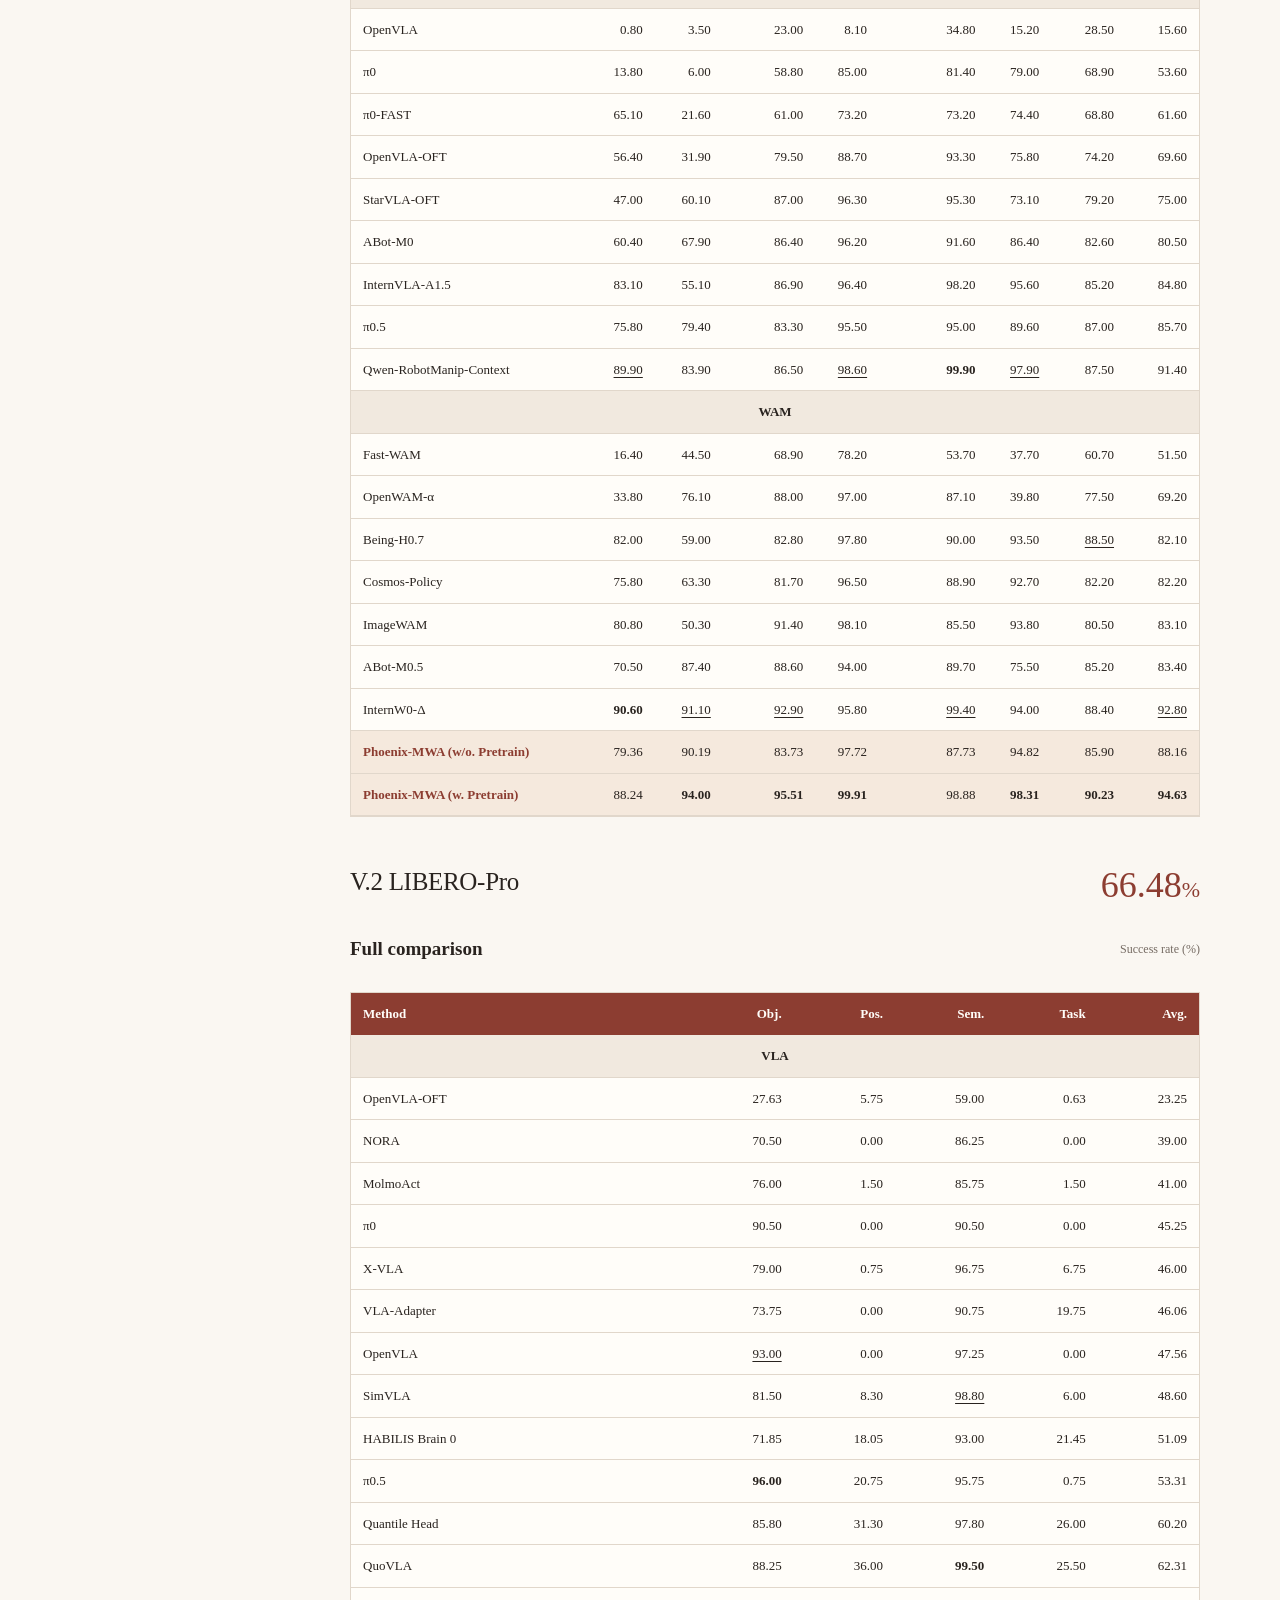
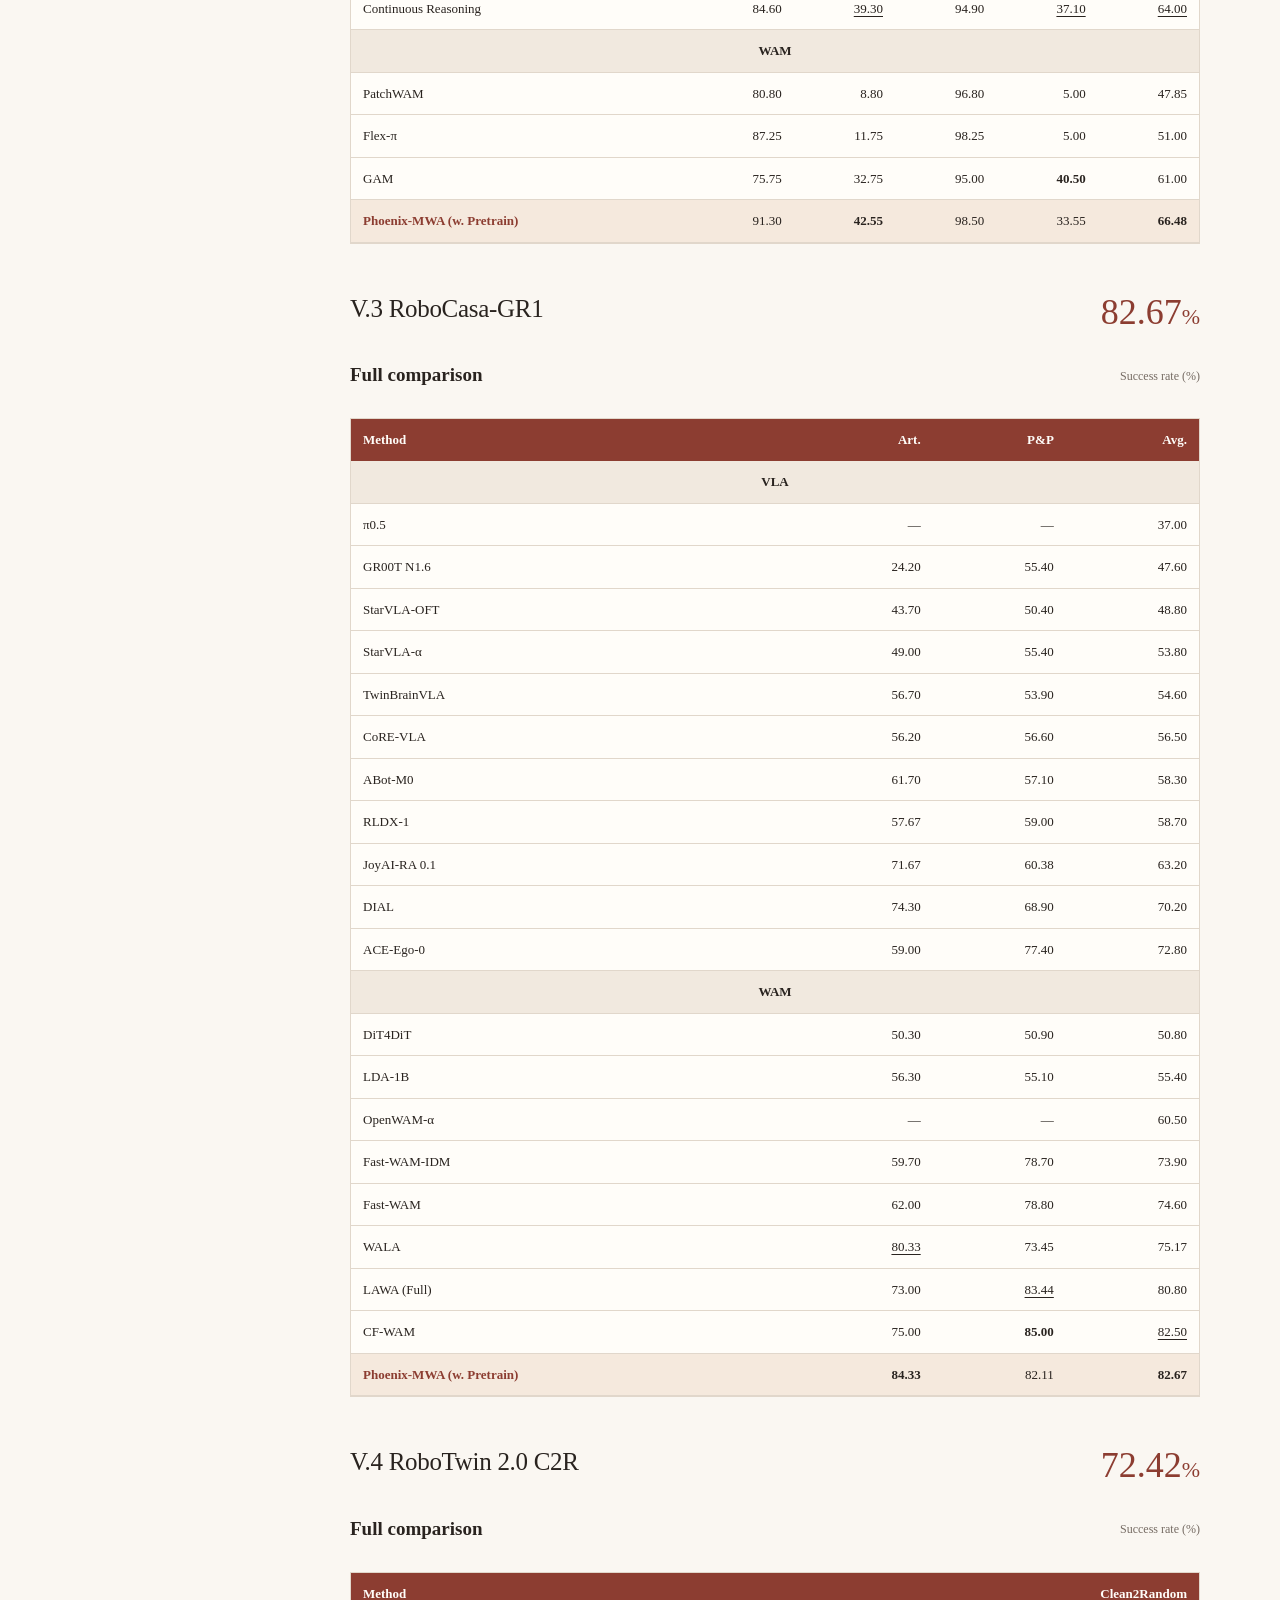
==== commit d3067a52: "Add Phoenix-MWA arXiv paper link" ====
--- a/index.html
+++ b/index.html
@@ -575,7 +575,7 @@
   <div class="university-brands" id="tsinghua-brand-row"><span class="organization-brand drl-brand"><img src="assets/drl-casia-transparent.png" alt="DRL CASIA"></span><span class="casia-brand" id="casia-brand" aria-label="Institute of Automation, Chinese Academy of Sciences"><img src="assets/casia-transparent.png" alt="CASIA"></span><span aria-label="Tsinghua University official website"><img src="assets/tsinghua-transparent.png" alt="Tsinghua University"></span><span class="nus-brand" id="nus-brand"><img src="assets/nus-transparent.png" alt="National University of Singapore"></span></div>
   <h1 id="title"><span class="title-phoenix">Phoenix<span class="title-colon">:</span></span> <span class="title-description">Scaling Robotic Manipulation through Visual and Interaction Representations</span></h1>
 
-  <div class="hero-actions"><a class="resource-button" href="https://github.com/Anyverse-Dynamics/Phoenix-MWA" target="_blank" rel="noopener noreferrer"><svg class="resource-icon" viewBox="0 0 24 24" aria-hidden="true" focusable="false"><path fill="currentColor" d="M12 .297C5.37.297 0 5.67 0 12.297c0 5.303 3.438 9.8 8.205 11.385.6.113.82-.258.82-.577 0-.285-.01-1.04-.015-2.04-3.338.724-4.043-1.61-4.043-1.61-.546-1.387-1.333-1.756-1.333-1.756-1.09-.745.083-.729.083-.729 1.205.084 1.838 1.237 1.838 1.237 1.07 1.835 2.809 1.305 3.495.998.108-.776.418-1.305.762-1.605-2.665-.305-5.467-1.334-5.467-5.93 0-1.31.467-2.38 1.235-3.22-.135-.303-.54-1.523.105-3.176 0 0 1.005-.322 3.3 1.23a11.51 11.51 0 0 1 3-.404c1.02.005 2.045.138 3 .404 2.28-1.552 3.285-1.23 3.285-1.23.645 1.653.24 2.873.12 3.176.765.84 1.23 1.91 1.23 3.22 0 4.61-2.805 5.625-5.475 5.92.42.36.81 1.096.81 2.22 0 1.606-.015 2.896-.015 3.286 0 .315.21.69.825.57C20.565 22.092 24 17.592 24 12.297c0-6.627-5.373-12-12-12"/></svg><span>Code</span></a><a class="resource-button" href="https://huggingface.co/AnyverseDynamics" target="_blank" rel="noopener noreferrer"><span class="resource-icon huggingface-icon" aria-hidden="true">🤗</span><span>Models</span></a>
+  <div class="hero-actions"><a class="resource-button" href="https://arxiv.org/pdf/2611.24938" target="_blank" rel="noopener noreferrer">Phoenix-MWA Paper</a><a class="resource-button" href="https://github.com/Anyverse-Dynamics/Phoenix-MWA" target="_blank" rel="noopener noreferrer"><svg class="resource-icon" viewBox="0 0 24 24" aria-hidden="true" focusable="false"><path fill="currentColor" d="M12 .297C5.37.297 0 5.67 0 12.297c0 5.303 3.438 9.8 8.205 11.385.6.113.82-.258.82-.577 0-.285-.01-1.04-.015-2.04-3.338.724-4.043-1.61-4.043-1.61-.546-1.387-1.333-1.756-1.333-1.756-1.09-.745.083-.729.083-.729 1.205.084 1.838 1.237 1.838 1.237 1.07 1.835 2.809 1.305 3.495.998.108-.776.418-1.305.762-1.605-2.665-.305-5.467-1.334-5.467-5.93 0-1.31.467-2.38 1.235-3.22-.135-.303-.54-1.523.105-3.176 0 0 1.005-.322 3.3 1.23a11.51 11.51 0 0 1 3-.404c1.02.005 2.045.138 3 .404 2.28-1.552 3.285-1.23 3.285-1.23.645 1.653.24 2.873.12 3.176.765.84 1.23 1.91 1.23 3.22 0 4.61-2.805 5.625-5.475 5.92.42.36.81 1.096.81 2.22 0 1.606-.015 2.896-.015 3.286 0 .315.21.69.825.57C20.565 22.092 24 17.592 24 12.297c0-6.627-5.373-12-12-12"/></svg><span>Code</span></a><a class="resource-button" href="https://huggingface.co/AnyverseDynamics" target="_blank" rel="noopener noreferrer"><span class="resource-icon huggingface-icon" aria-hidden="true">🤗</span><span>Models</span></a>
     <a class="resource-button" href="https://arxiv.org/abs/2610.18855" target="_blank" rel="noopener noreferrer" title="Interaction Latents as Actions for Contact-Rich Manipulation">ILA Paper</a>
     <a class="resource-button" href="https://arxiv.org/abs/2610.28613" target="_blank" rel="noopener noreferrer" title="Physical Canvas: A Vision Tactile World Model For Robot Policy Evaluation And Learning">PhysCanvas Paper</a>
   </div>
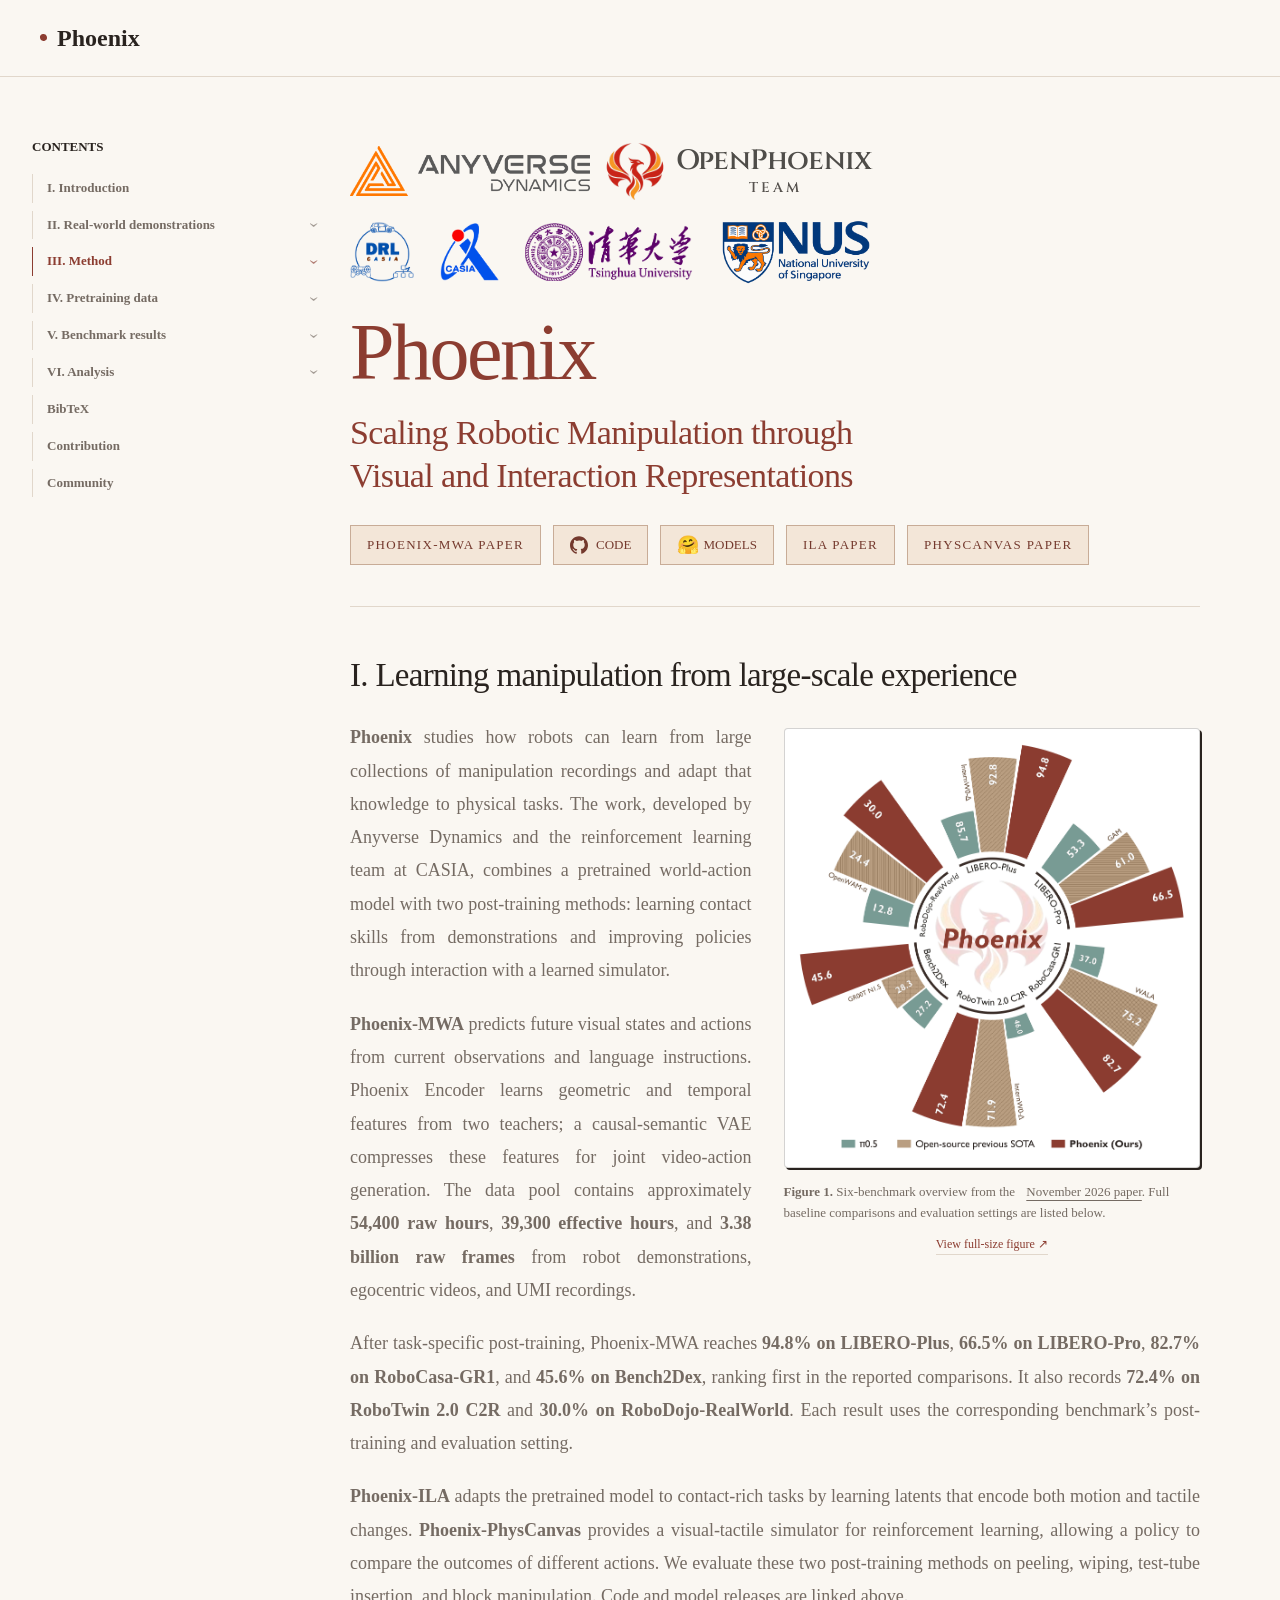
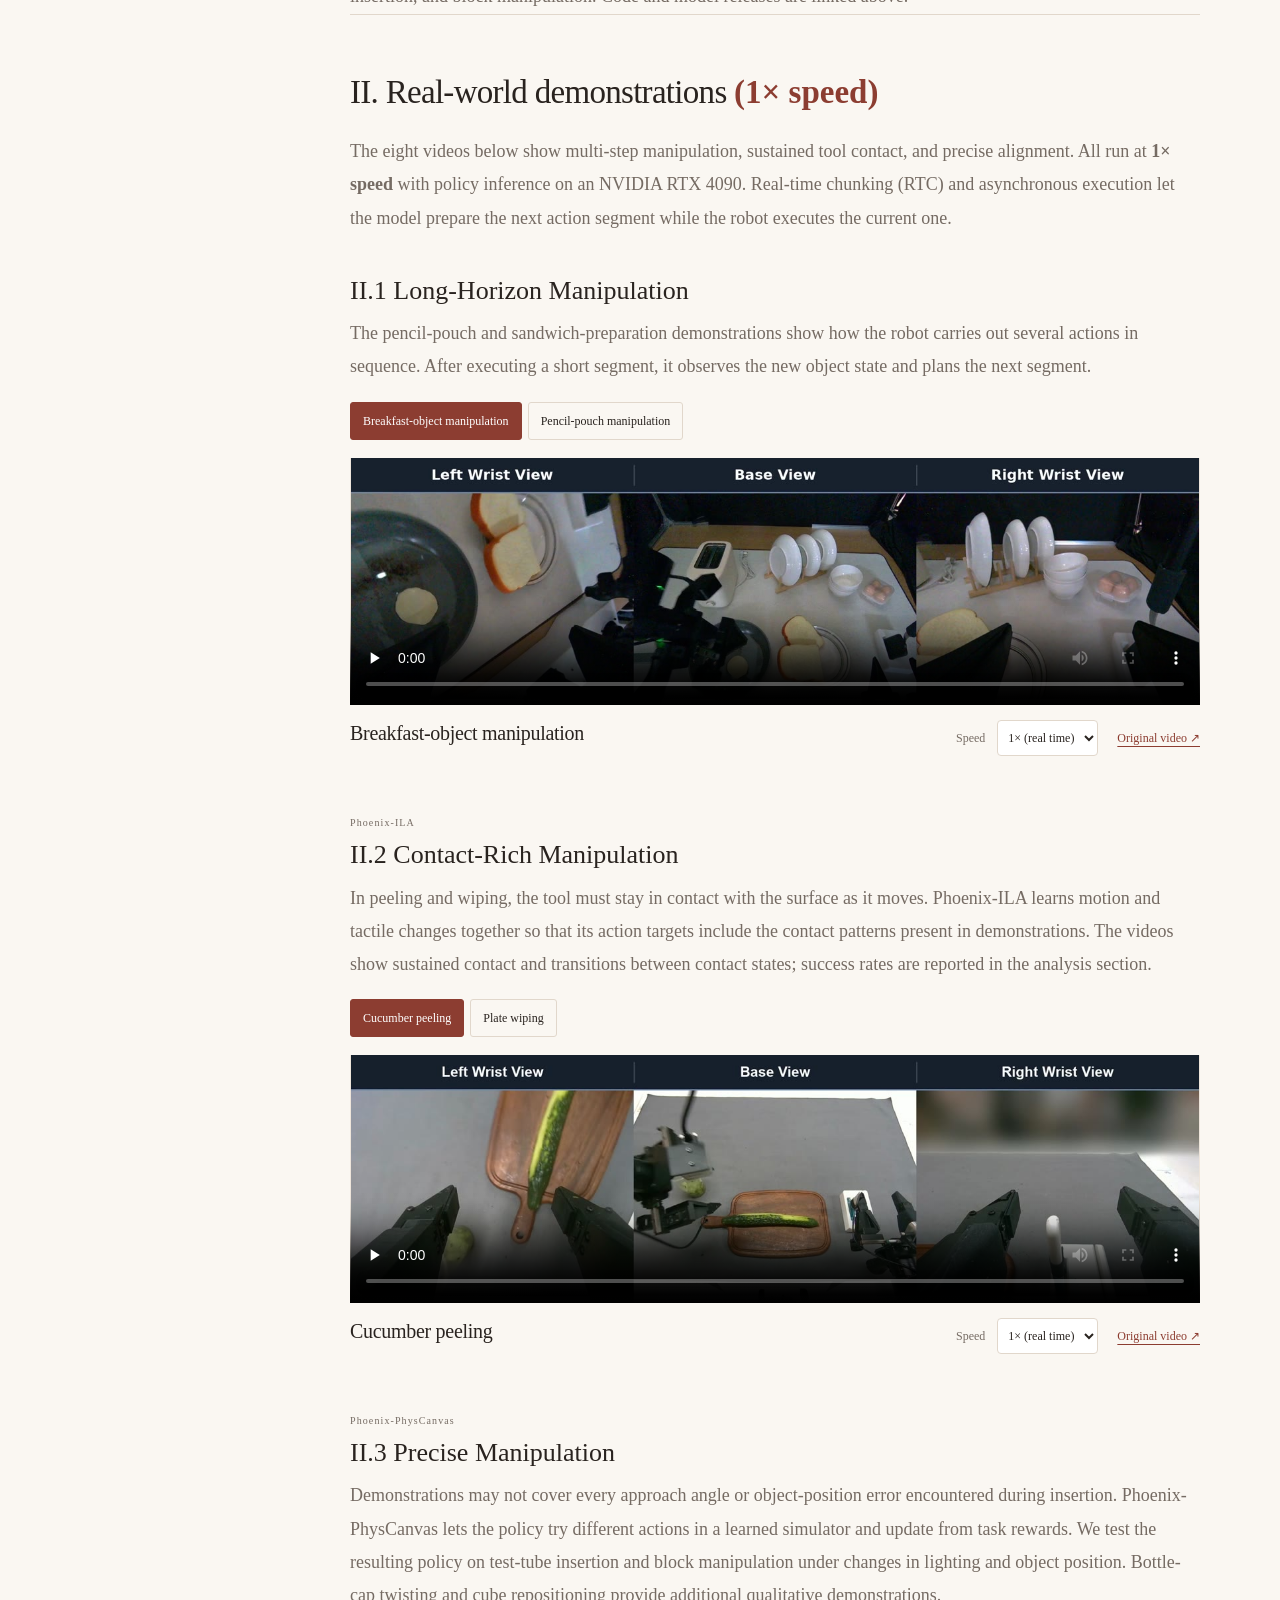
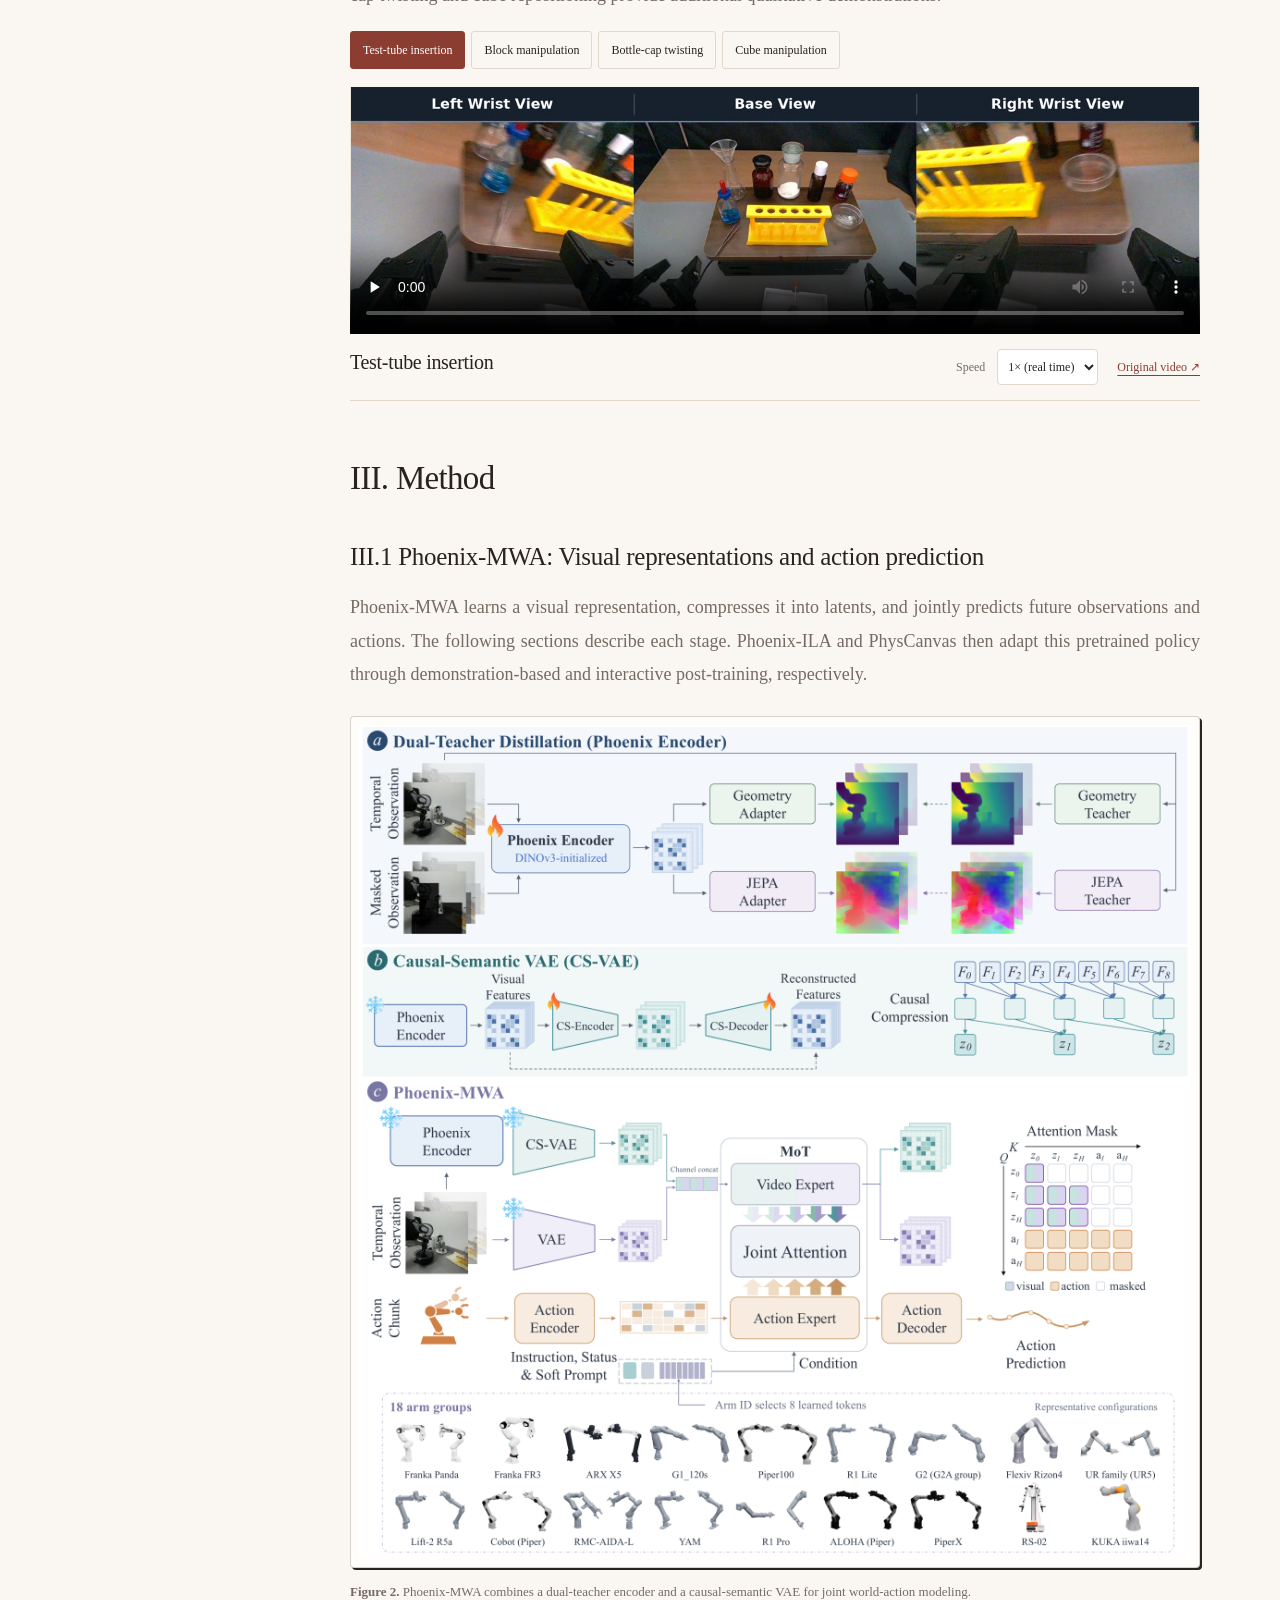
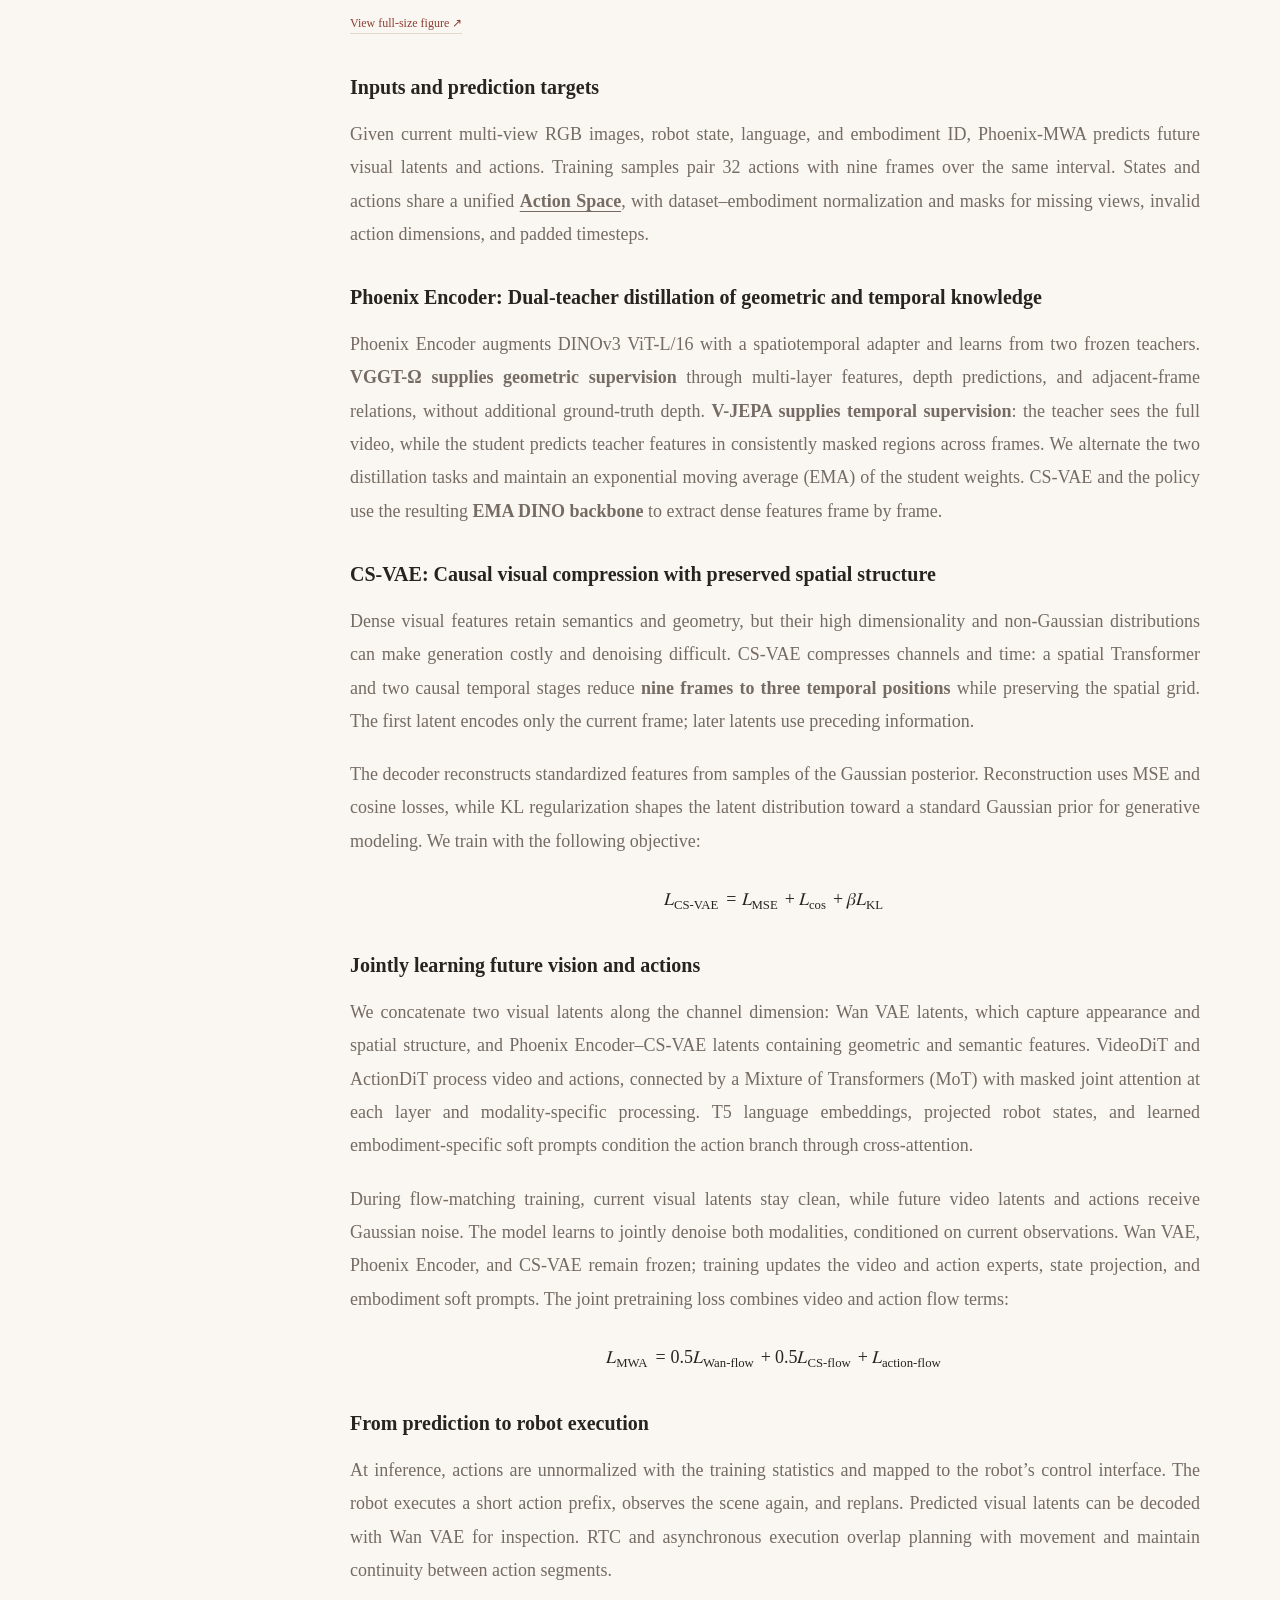
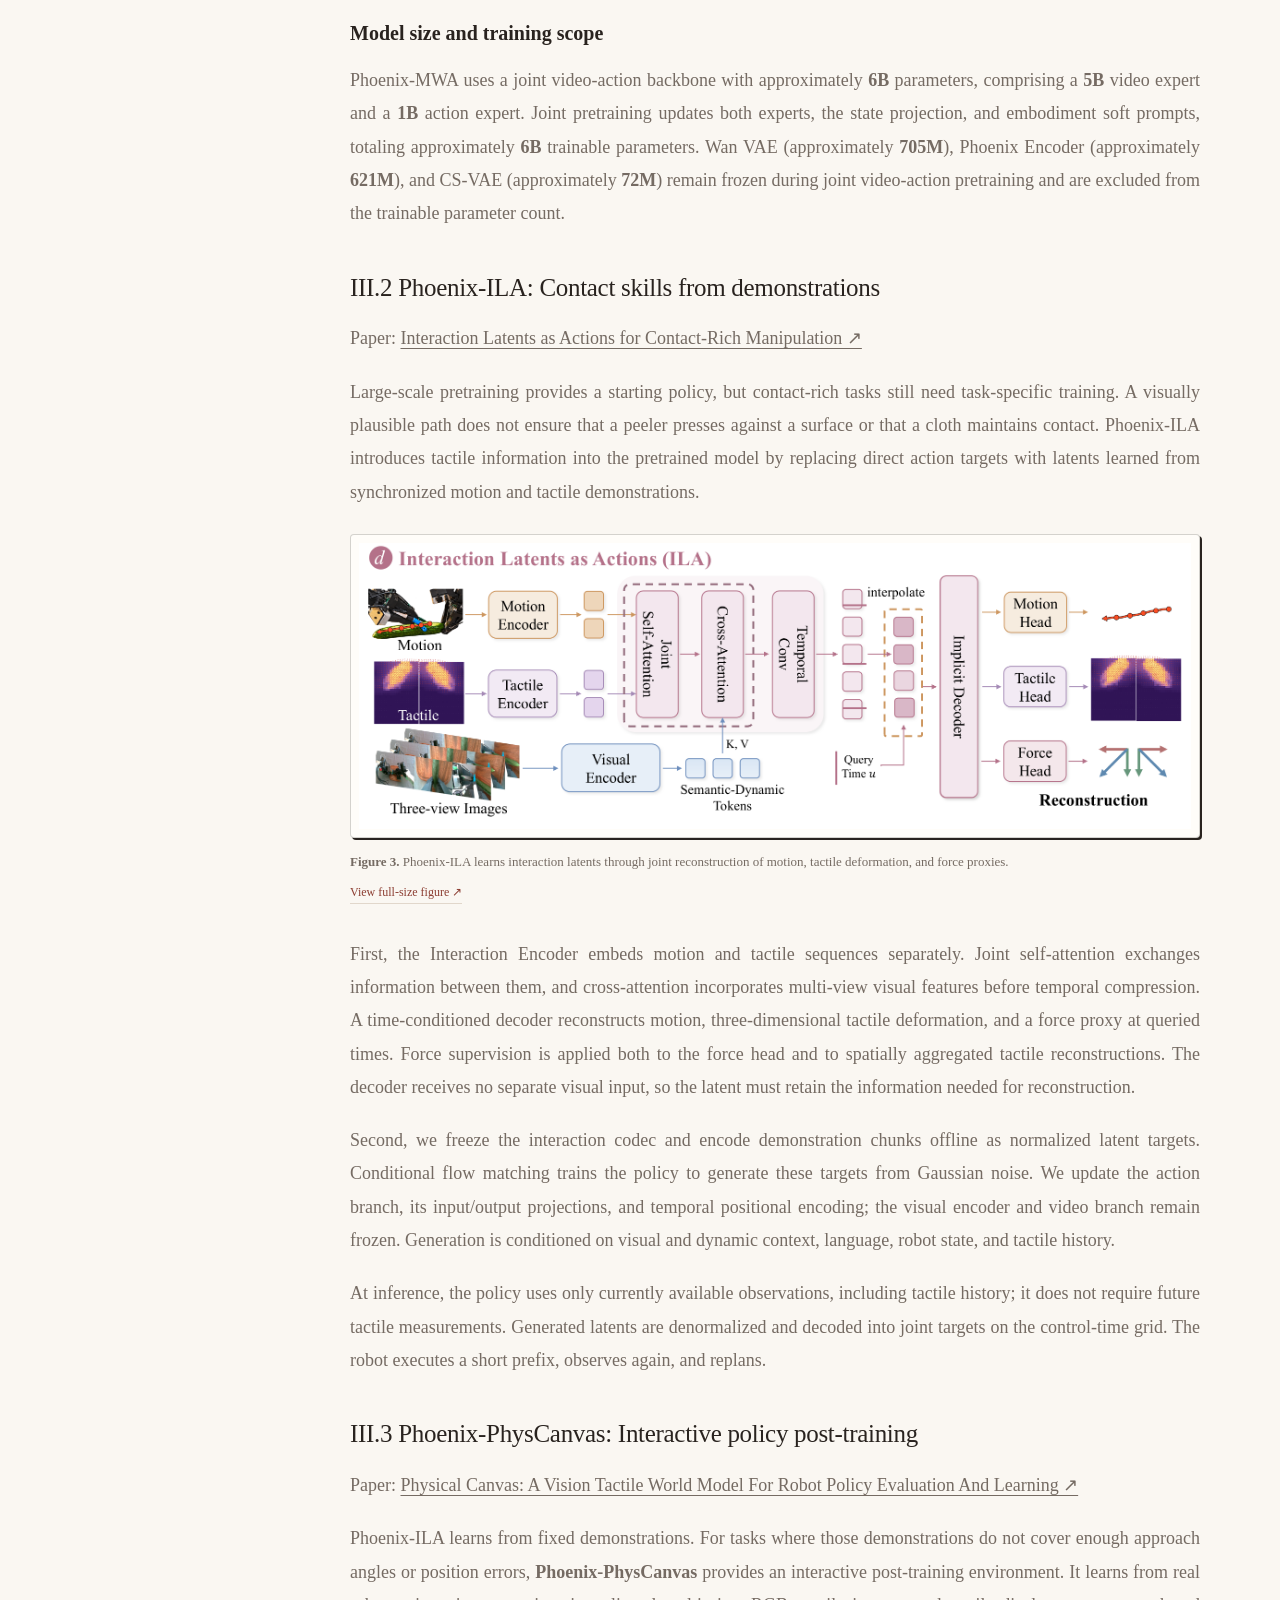
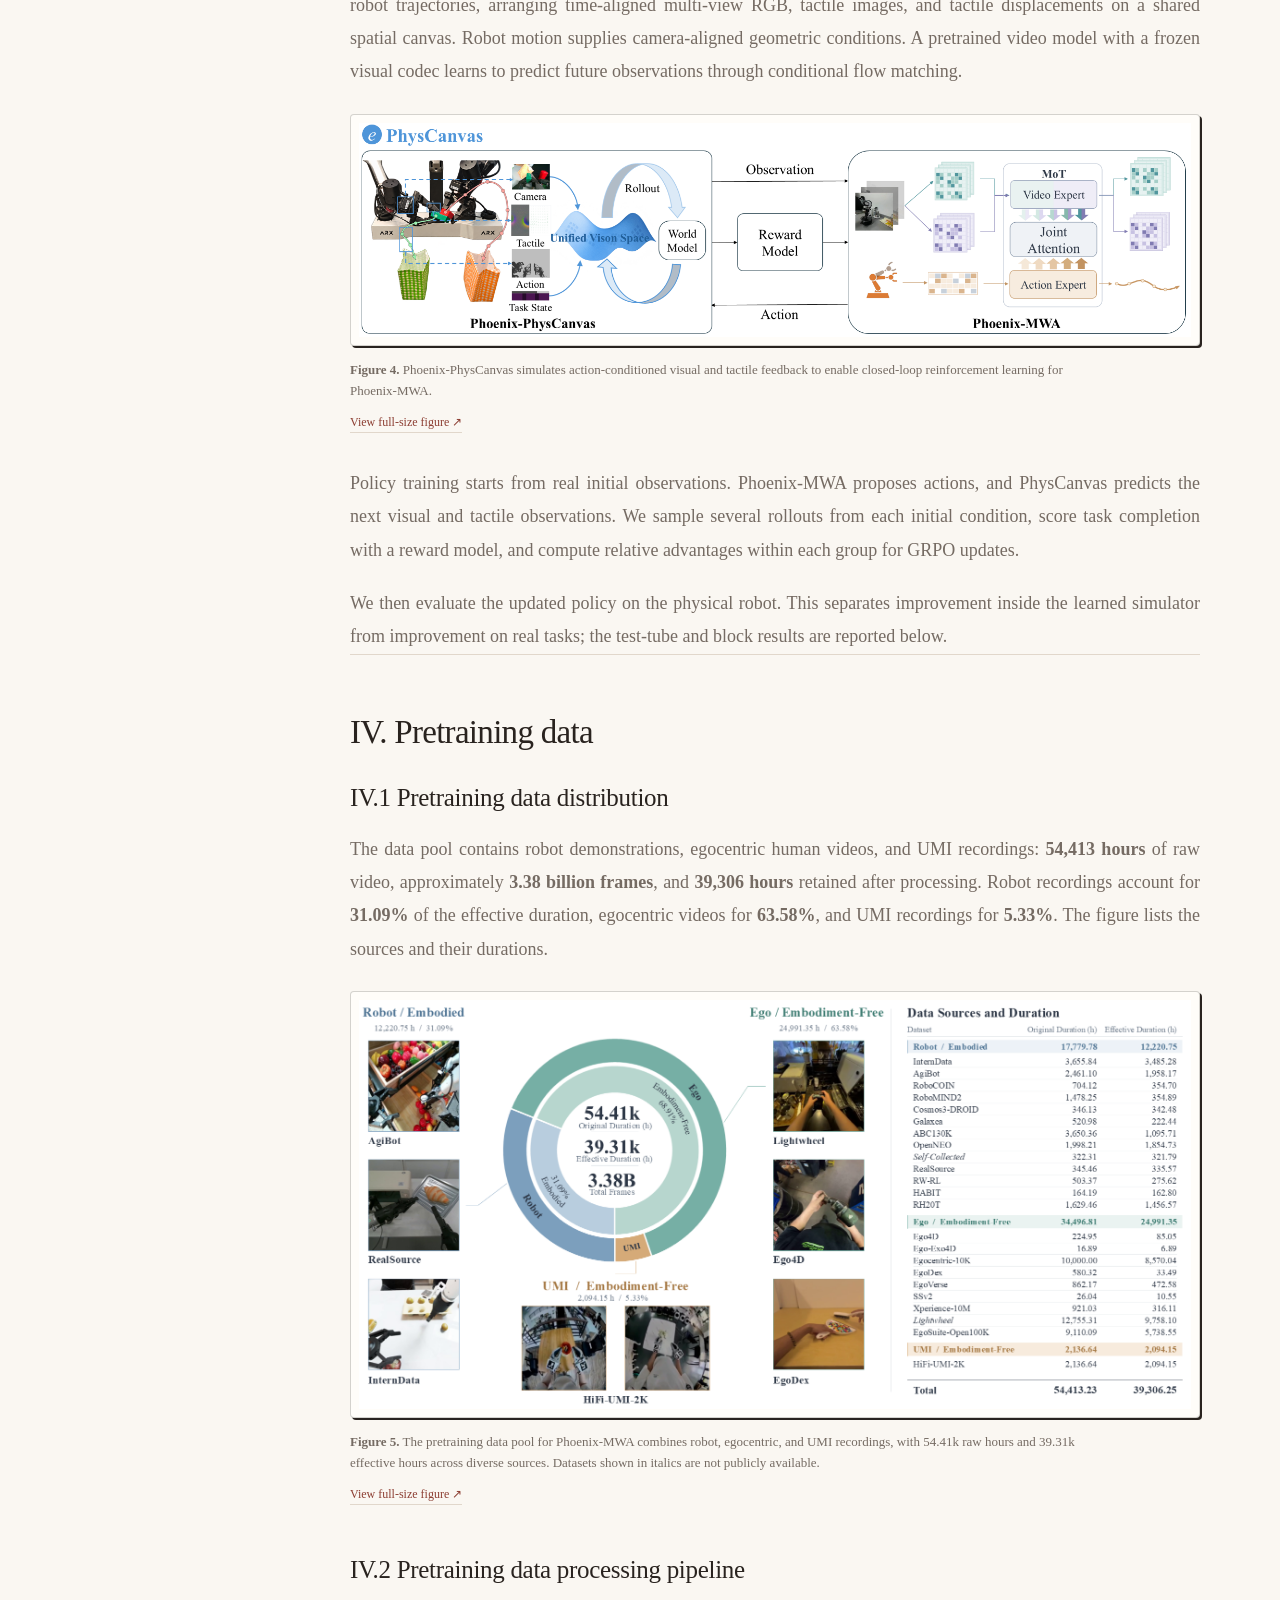
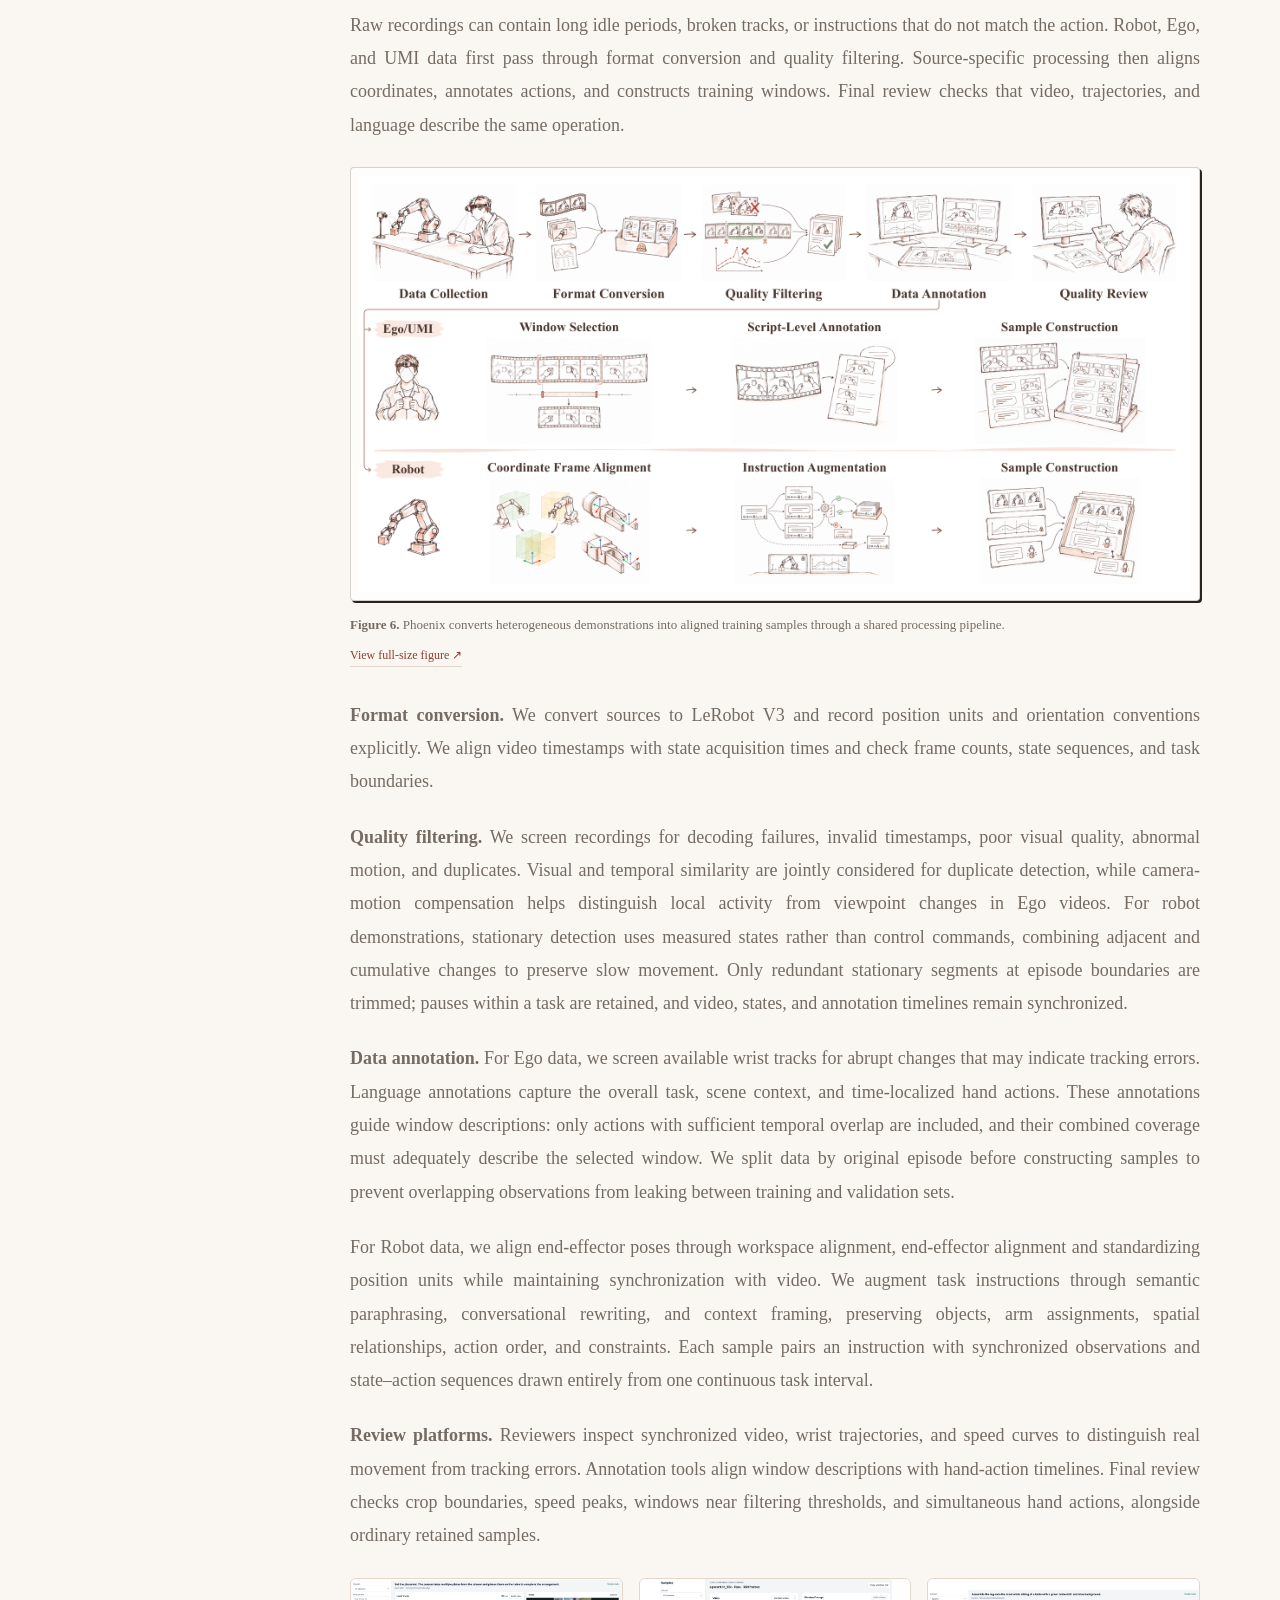
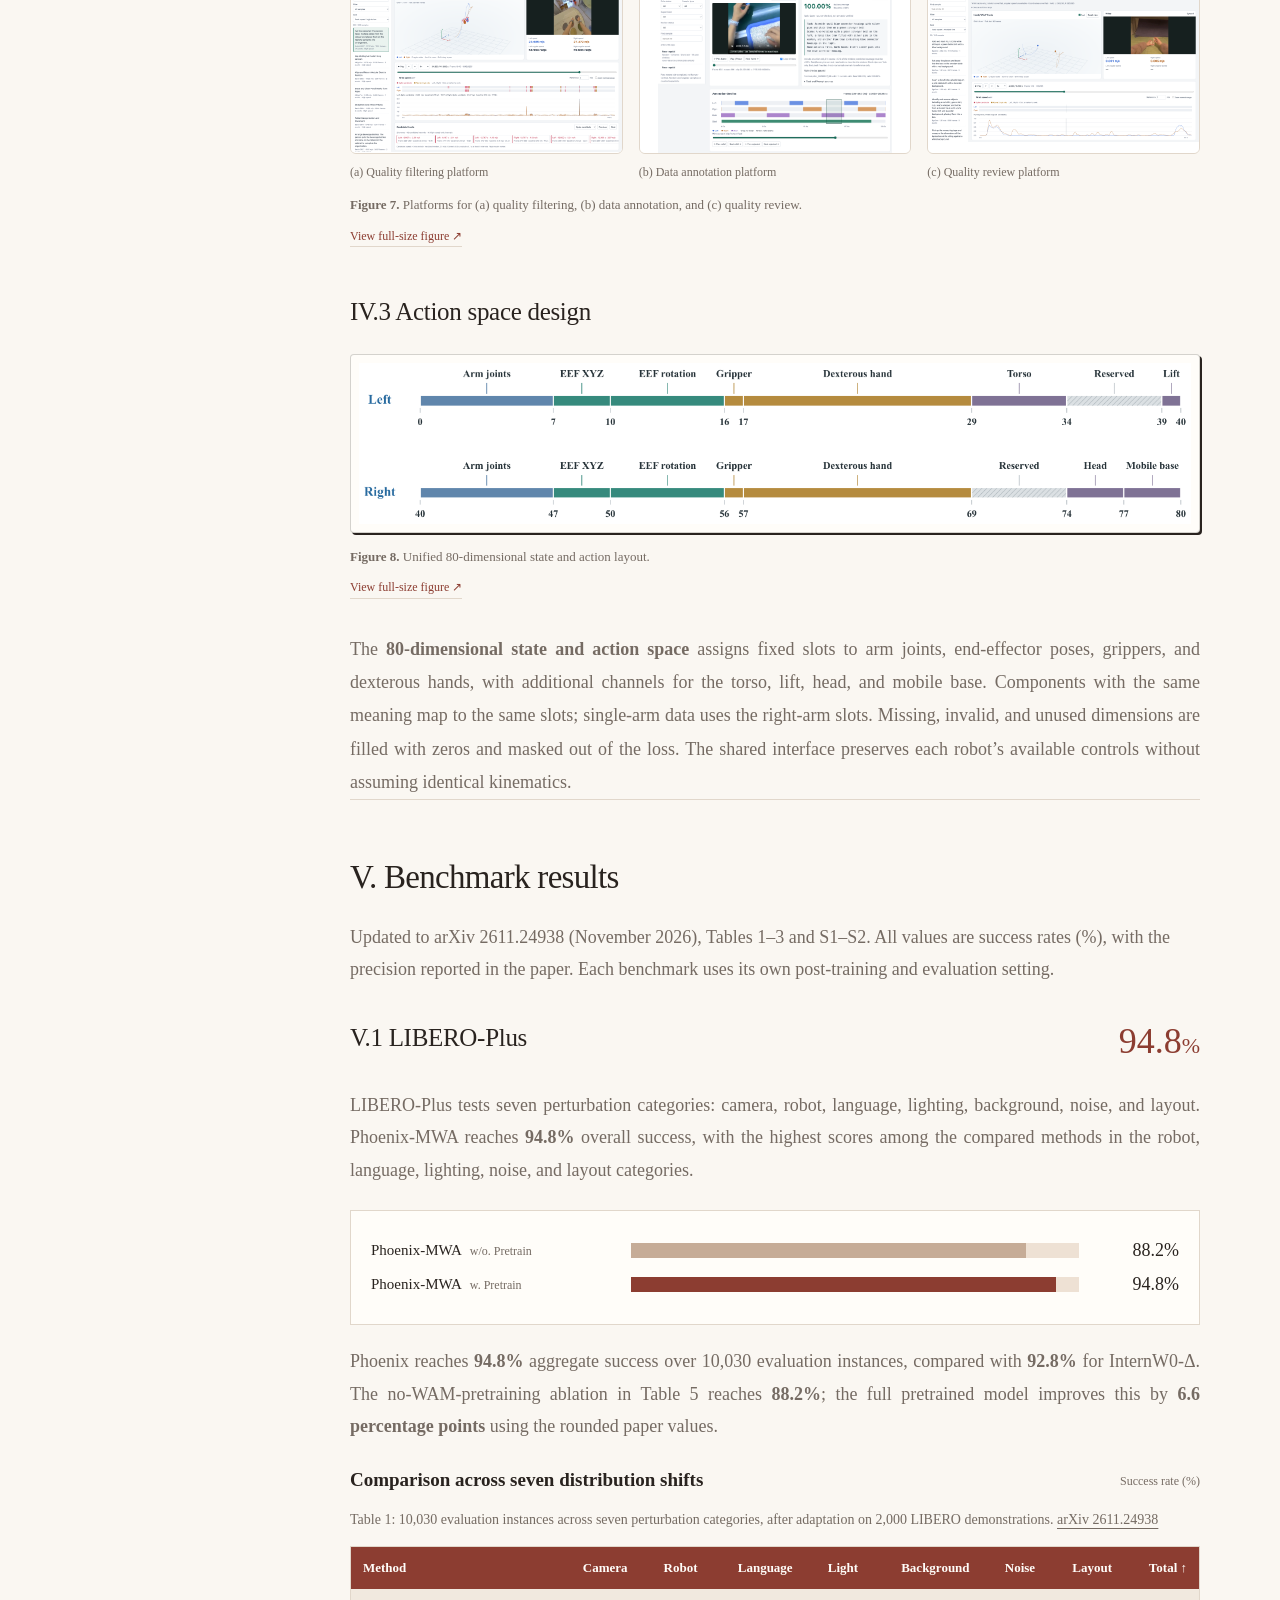
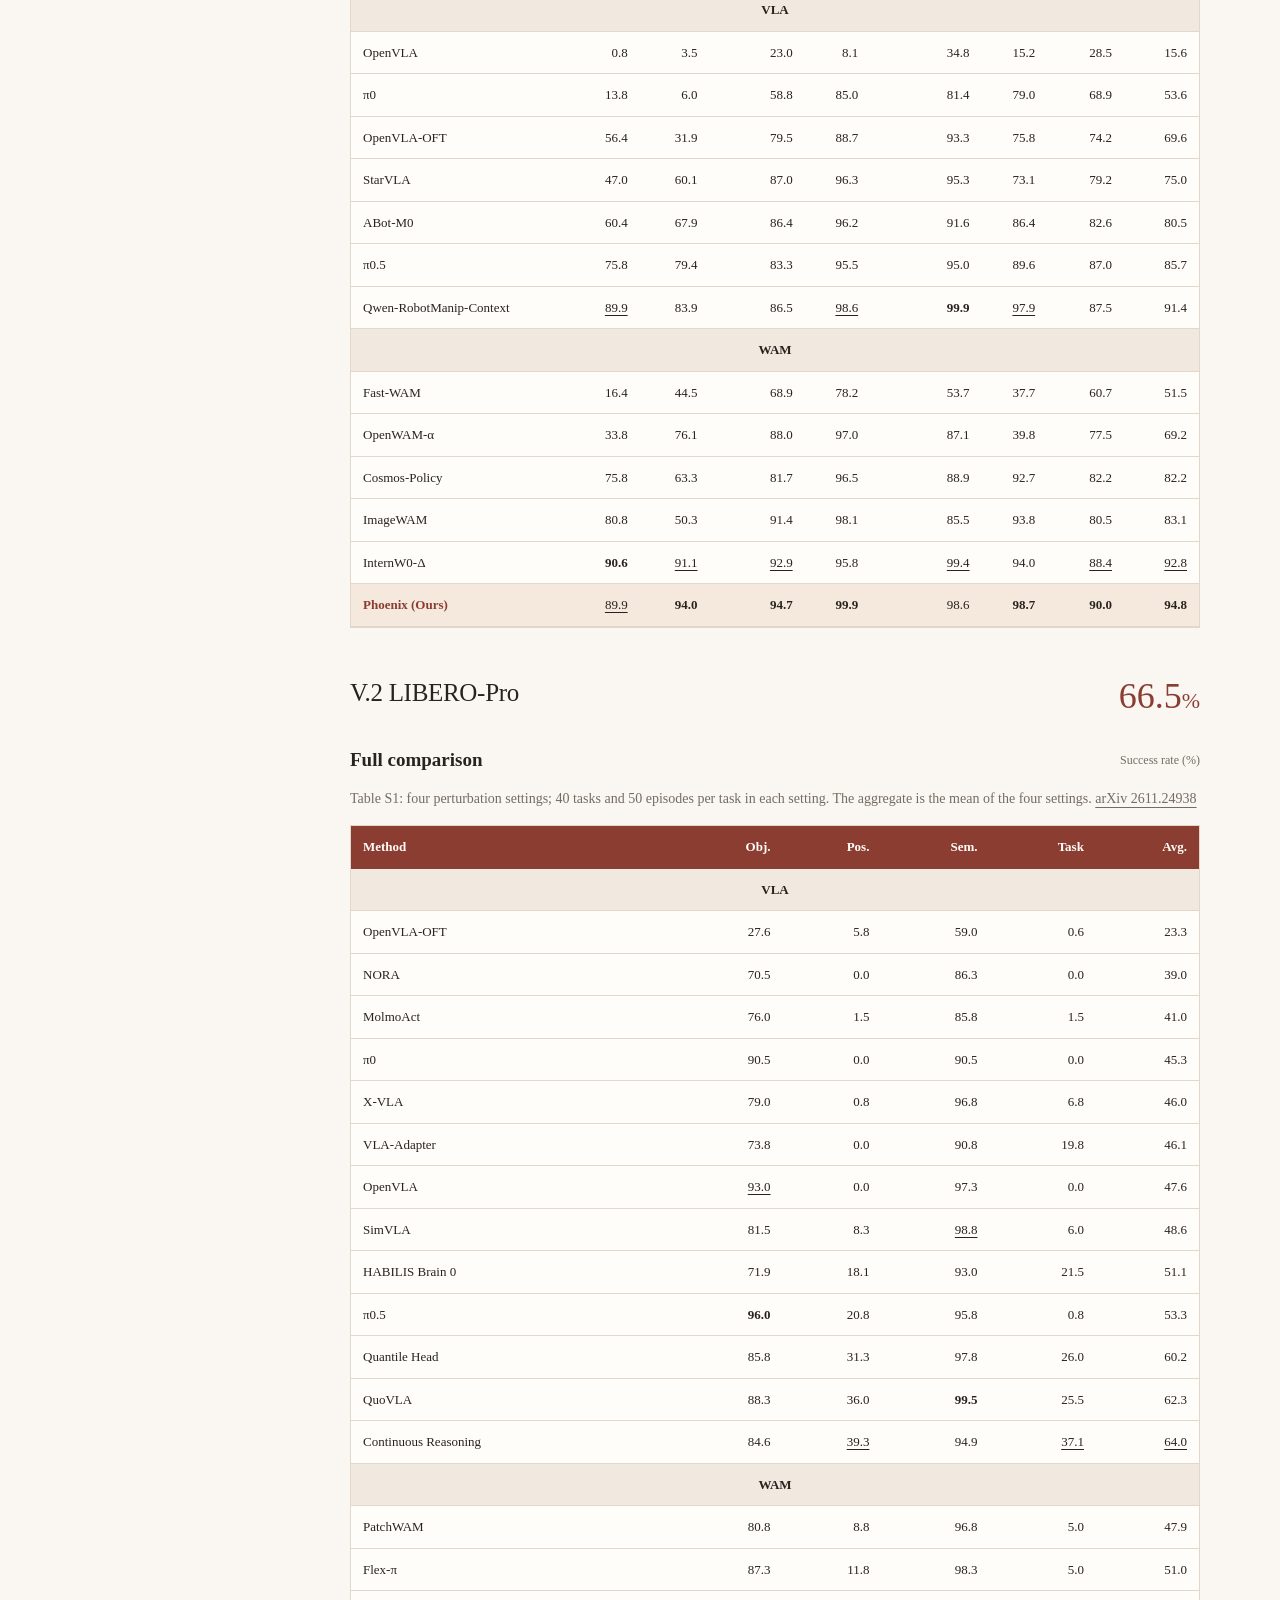
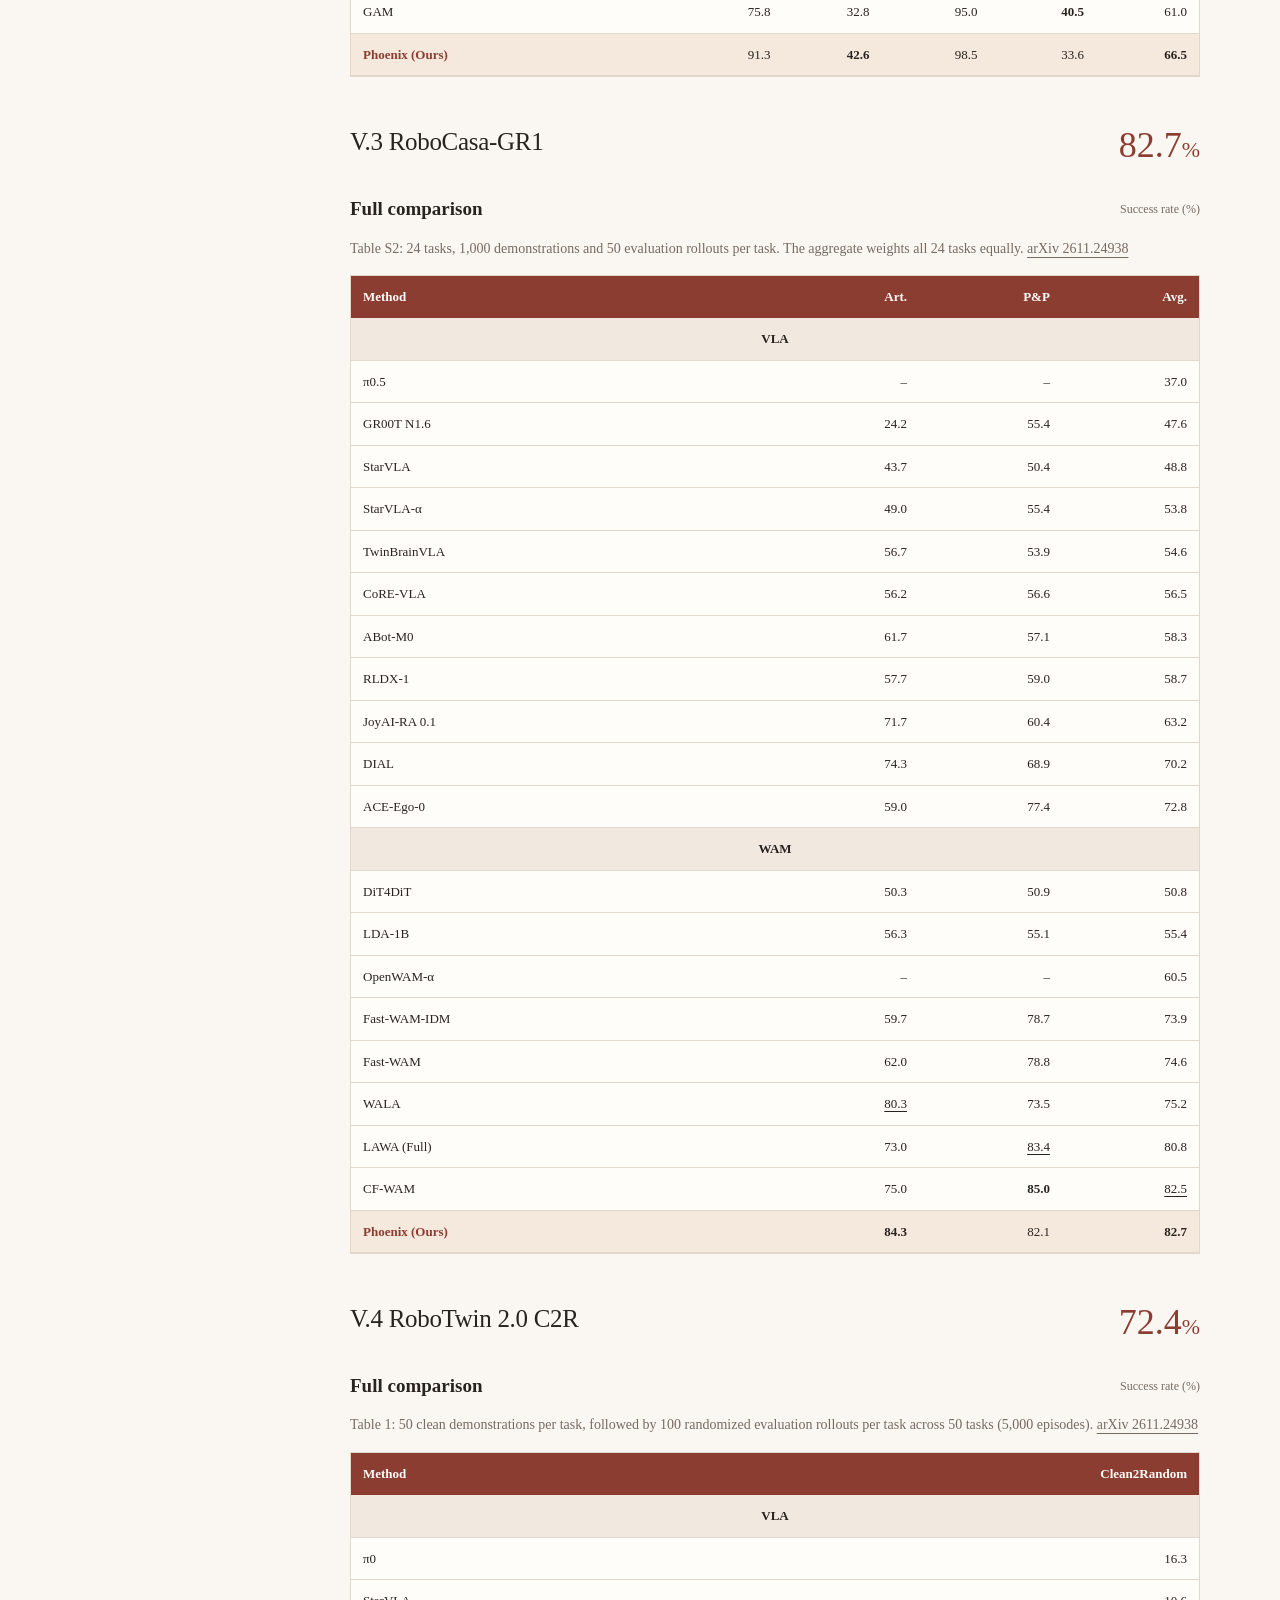
==== commit 5f11b745: "Align benchmark and analysis results with the Phoenix paper" ====
--- a/index.html
+++ b/index.html
@@ -547,6 +547,10 @@
 #community figcaption{margin-top:12px;font-size:12px;line-height:1.6;color:var(--muted)}
 @media(max-width:680px){#community .community-layout{grid-template-columns:1fr;gap:24px}#community figure{justify-self:center}}
 </style>
+<style id="paper-results-20261119">
+.paper-result-note{font-size:14px;line-height:1.65;margin:0 0 14px;color:var(--muted)}
+#analysis .analysis-block > .detail-heading{margin-top:28px}
+</style>
 </head>
 <body>
 <a class="skip" href="#main">Skip to article</a>
@@ -581,11 +585,11 @@
   </div>
 </section>
 <section id="overview" class="overview wrap" aria-label="Overview of Phoenix world-action modeling">
-  <div class="intro-grid"><h2 id="section-1">I. Learning manipulation from large-scale experience</h2><div class="abstract-copy"><figure class="intro-benchmark-figure"><div class="figure-link"><img src="assets/phoenix-benchmark-overview-sota-20261021.webp" width="1800" height="1800" decoding="async" alt="Success-rate comparison across six benchmarks: Phoenix-MWA, open-source previous SOTA and π0.5"></div><figcaption><strong>Figure 1.</strong> Success rates on six manipulation benchmarks under the settings reported below.</figcaption></figure><p><strong>Phoenix</strong> studies how robots can learn from large collections of manipulation recordings and adapt that knowledge to physical tasks. The work, developed by Anyverse Dynamics and the reinforcement learning team at CASIA, combines a pretrained world-action model with two post-training methods: learning contact skills from demonstrations and improving policies through interaction with a learned simulator.</p>
+  <div class="intro-grid"><h2 id="section-1">I. Learning manipulation from large-scale experience</h2><div class="abstract-copy"><figure class="intro-benchmark-figure"><div class="figure-link"><img src="assets/phoenix-benchmark-overview-20261119.png" width="879" height="930" decoding="async" alt="Figure 1 from arXiv 2611.24938: Phoenix results across six benchmarks"></div><figcaption><strong>Figure 1.</strong> Six-benchmark overview from the <a href="https://arxiv.org/pdf/2611.24938#page=1">November 2026 paper</a>. Full baseline comparisons and evaluation settings are listed below.</figcaption></figure><p><strong>Phoenix</strong> studies how robots can learn from large collections of manipulation recordings and adapt that knowledge to physical tasks. The work, developed by Anyverse Dynamics and the reinforcement learning team at CASIA, combines a pretrained world-action model with two post-training methods: learning contact skills from demonstrations and improving policies through interaction with a learned simulator.</p>
 
 <p><strong>Phoenix-MWA</strong> predicts future visual states and actions from current observations and language instructions. Phoenix Encoder learns geometric and temporal features from two teachers; a causal-semantic VAE compresses these features for joint video-action generation. The data pool contains approximately <strong>54,400 raw hours</strong>, <strong>39,300 effective hours</strong>, and <strong>3.38 billion raw frames</strong> from robot demonstrations, egocentric videos, and UMI recordings.</p>
 
-<p>After task-specific post-training, Phoenix-MWA reaches <strong>94.63% on LIBERO-Plus</strong>, <strong>66.48% on LIBERO-Pro</strong>, <strong>82.67% on RoboCasa-GR1</strong>, and <strong>45.6% on Bench2Dex</strong>, ranking first in the reported comparisons. It also records <strong>72.42% on RoboTwin 2.0 C2R</strong> and <strong>26.11% on RoboDojo-RealWorld</strong>. Each result uses the corresponding benchmark’s post-training and evaluation setting.</p>
+<p>After task-specific post-training, Phoenix-MWA reaches <strong>94.8% on LIBERO-Plus</strong>, <strong>66.5% on LIBERO-Pro</strong>, <strong>82.7% on RoboCasa-GR1</strong>, and <strong>45.6% on Bench2Dex</strong>, ranking first in the reported comparisons. It also records <strong>72.4% on RoboTwin 2.0 C2R</strong> and <strong>30.0% on RoboDojo-RealWorld</strong>. Each result uses the corresponding benchmark’s post-training and evaluation setting.</p>
 
 <p><strong>Phoenix-ILA</strong> adapts the pretrained model to contact-rich tasks by learning latents that encode both motion and tactile changes. <strong>Phoenix-PhysCanvas</strong> provides a visual-tactile simulator for reinforcement learning, allowing a policy to compare the outcomes of different actions. We evaluate these two post-training methods on peeling, wiping, test-tube insertion, and block manipulation. Code and model releases are linked above.</p>
 </div></div>
@@ -734,147 +738,128 @@
 </article>
 </div></section>
 <section class="section" id="results"><div class="wrap">
-  <div class="section-heading"><div><h2 id="section-5">V. Benchmark results</h2></div><p>We report results on LIBERO-Plus, LIBERO-Pro, RoboCasa-GR1, RoboTwin 2.0 Clean2Random, Bench2Dex, and RoboDojo-RealWorld. Each benchmark uses its corresponding post-training and evaluation configuration.</p></div>
+  <div class="section-heading"><div><h2 id="section-5">V. Benchmark results</h2></div><p>Updated to arXiv 2611.24938 (November 2026), Tables 1–3 and S1–S2. All values are success rates (%), with the precision reported in the paper. Each benchmark uses its own post-training and evaluation setting.</p></div>
   <div id="panel-plus" class="benchmark-panel" role="region" aria-label="LIBERO-Plus">
-<div class="benchmark-summary"><div><h3 id="section-5-1">V.1 LIBERO-Plus</h3></div><div class="benchmark-score"><strong>94.63<small>%</small></strong></div></div>
-<p class="prose benchmark-analysis">LIBERO-Plus tests seven perturbation categories: camera, robot, language, lighting, background, noise, and layout. Phoenix-MWA reaches <strong>94.63%</strong> overall success, with the highest scores among the compared methods in the robot, language, lighting, noise, and layout categories.</p>
-    <div class="bar-chart" aria-label="LIBERO-Plus success-rate comparison"><div class="bar-row"><span>Phoenix-MWA <small>w/o. Pretrain</small></span><div class="bar-track"><span class="bar-fill baseline" style="width:88.16%"></span></div><strong>88.16%</strong></div><div class="bar-row"><span>Phoenix-MWA <small>w. Pretrain</small></span><div class="bar-track"><span class="bar-fill" style="width:94.63%"></span></div><strong>94.63%</strong></div></div>
-<p class="prose benchmark-analysis">Without pretraining, Phoenix-MWA reaches <strong>88.16%</strong> overall success, including <strong>79.36%</strong> under camera perturbations and <strong>94.82%</strong> under noise perturbations. Pretraining raises overall success by <strong>6.47 percentage points</strong> to <strong>94.63%</strong>, with gains in all seven categories.</p>
-    <div class="expanded-details"><h4 class="detail-heading" id="section-5-1-1"><span>Comparison across seven distribution shifts</span><span class="summary-meta">Success rate (%)</span></h4><div class="detail-body"><div class="table-scroll" tabindex="0" role="region" aria-label="Complete LIBERO-Plus results"><table id="libero-plus-comparison" class="report-table">
-  <thead>
-    <tr><th scope="col">Method</th><th scope="col">Camera</th><th scope="col">Robot</th><th scope="col">Language</th><th scope="col">Light</th><th scope="col">Background</th><th scope="col">Noise</th><th scope="col">Layout</th><th scope="col">Total ↑</th></tr>
-  </thead>
-  <tbody>
-    <tr class="table-group"><th colspan="9" scope="row">VLA</th></tr>
-    <tr><th scope="row">OpenVLA</th><td>0.80</td><td>3.50</td><td>23.00</td><td>8.10</td><td>34.80</td><td>15.20</td><td>28.50</td><td>15.60</td></tr>
-    <tr><th scope="row">π0</th><td>13.80</td><td>6.00</td><td>58.80</td><td>85.00</td><td>81.40</td><td>79.00</td><td>68.90</td><td>53.60</td></tr>
-    <tr><th scope="row">π0-FAST</th><td>65.10</td><td>21.60</td><td>61.00</td><td>73.20</td><td>73.20</td><td>74.40</td><td>68.80</td><td>61.60</td></tr>
-
-    <tr><th scope="row">OpenVLA-OFT</th><td>56.40</td><td>31.90</td><td>79.50</td><td>88.70</td><td>93.30</td><td>75.80</td><td>74.20</td><td>69.60</td></tr>
-
-    <tr><th scope="row">StarVLA-OFT</th><td>47.00</td><td>60.10</td><td>87.00</td><td>96.30</td><td>95.30</td><td>73.10</td><td>79.20</td><td>75.00</td></tr>
-
-    <tr><th scope="row">ABot-M0</th><td>60.40</td><td>67.90</td><td>86.40</td><td>96.20</td><td>91.60</td><td>86.40</td><td>82.60</td><td>80.50</td></tr>
-
-
-
-    <tr><th scope="row">InternVLA-A1.5</th><td>83.10</td><td>55.10</td><td>86.90</td><td>96.40</td><td>98.20</td><td>95.60</td><td>85.20</td><td>84.80</td></tr>
-    <tr><th scope="row">π0.5</th><td>75.80</td><td>79.40</td><td>83.30</td><td>95.50</td><td>95.00</td><td>89.60</td><td>87.00</td><td>85.70</td></tr>
-
-
-
-    <tr><th scope="row">Qwen-RobotManip-Context</th><td><u>89.90</u></td><td>83.90</td><td>86.50</td><td><u>98.60</u></td><td><strong>99.90</strong></td><td><u>97.90</u></td><td>87.50</td><td>91.40</td></tr>
-  </tbody>
-  <tbody>
-    <tr class="table-group"><th colspan="9" scope="row">WAM</th></tr>
-    <tr><th scope="row">Fast-WAM</th><td>16.40</td><td>44.50</td><td>68.90</td><td>78.20</td><td>53.70</td><td>37.70</td><td>60.70</td><td>51.50</td></tr>
-    <tr><th scope="row">OpenWAM-α</th><td>33.80</td><td>76.10</td><td>88.00</td><td>97.00</td><td>87.10</td><td>39.80</td><td>77.50</td><td>69.20</td></tr>
-
-
-
-
-    <tr><th scope="row">Being-H0.7</th><td>82.00</td><td>59.00</td><td>82.80</td><td>97.80</td><td>90.00</td><td>93.50</td><td><u>88.50</u></td><td>82.10</td></tr>
-    <tr><th scope="row">Cosmos-Policy</th><td>75.80</td><td>63.30</td><td>81.70</td><td>96.50</td><td>88.90</td><td>92.70</td><td>82.20</td><td>82.20</td></tr>
-
-
-    <tr><th scope="row">ImageWAM</th><td>80.80</td><td>50.30</td><td>91.40</td><td>98.10</td><td>85.50</td><td>93.80</td><td>80.50</td><td>83.10</td></tr>
-    <tr><th scope="row">ABot-M0.5</th><td>70.50</td><td>87.40</td><td>88.60</td><td>94.00</td><td>89.70</td><td>75.50</td><td>85.20</td><td>83.40</td></tr>
-    <tr><th scope="row">InternW0-Δ</th><td><strong>90.60</strong></td><td><u>91.10</u></td><td><u>92.90</u></td><td>95.80</td><td><u>99.40</u></td><td>94.00</td><td>88.40</td><td><u>92.80</u></td></tr>
-    <tr class="ours"><th scope="row">Phoenix-MWA (w/o. Pretrain)</th><td>79.36</td><td>90.19</td><td>83.73</td><td>97.72</td><td>87.73</td><td>94.82</td><td>85.90</td><td>88.16</td></tr>
-    <tr class="ours"><th scope="row">Phoenix-MWA (w. Pretrain)</th><td>88.24</td><td><strong>94.00</strong></td><td><strong>95.51</strong></td><td><strong>99.91</strong></td><td>98.88</td><td><strong>98.31</strong></td><td><strong>90.23</strong></td><td><strong>94.63</strong></td></tr>
-  </tbody>
-</table>
+<div class="benchmark-summary"><div><h3 id="section-5-1">V.1 LIBERO-Plus</h3></div><div class="benchmark-score"><strong>94.8<small>%</small></strong></div></div>
+<p class="prose benchmark-analysis">LIBERO-Plus tests seven perturbation categories: camera, robot, language, lighting, background, noise, and layout. Phoenix-MWA reaches <strong>94.8%</strong> overall success, with the highest scores among the compared methods in the robot, language, lighting, noise, and layout categories.</p>
+    <div class="bar-chart" aria-label="LIBERO-Plus success-rate comparison"><div class="bar-row"><span>Phoenix-MWA <small>w/o. Pretrain</small></span><div class="bar-track"><span class="bar-fill baseline" style="width:88.2%"></span></div><strong>88.2%</strong></div><div class="bar-row"><span>Phoenix-MWA <small>w. Pretrain</small></span><div class="bar-track"><span class="bar-fill" style="width:94.8%"></span></div><strong>94.8%</strong></div></div>
+<p class="prose benchmark-analysis">Phoenix reaches <strong>94.8%</strong> aggregate success over 10,030 evaluation instances, compared with <strong>92.8%</strong> for InternW0-Δ. The no-WAM-pretraining ablation in Table 5 reaches <strong>88.2%</strong>; the full pretrained model improves this by <strong>6.6 percentage points</strong> using the rounded paper values.</p>
+    <div class="expanded-details"><h4 class="detail-heading" id="section-5-1-1"><span>Comparison across seven distribution shifts</span><span class="summary-meta">Success rate (%)</span></h4><div class="detail-body"><p class="paper-result-note">Table 1: 10,030 evaluation instances across seven perturbation categories, after adaptation on 2,000 LIBERO demonstrations. <a href="https://arxiv.org/pdf/2611.24938" target="_blank" rel="noopener noreferrer">arXiv 2611.24938</a></p>
+<div class="table-scroll" tabindex="0" role="region" aria-label="Complete LIBERO-Plus results"><table id="libero-plus-comparison" class="report-table">
+<thead><tr>
+<th scope="col">Method</th>
+<th scope="col">Camera</th>
+<th scope="col">Robot</th>
+<th scope="col">Language</th>
+<th scope="col">Light</th>
+<th scope="col">Background</th>
+<th scope="col">Noise</th>
+<th scope="col">Layout</th>
+<th scope="col">Total ↑</th>
+</tr></thead><tbody>
+<tr class="table-group"><th colspan="9" scope="row">VLA</th></tr>
+<tr><th scope="row">OpenVLA</th><td>0.8</td><td>3.5</td><td>23.0</td><td>8.1</td><td>34.8</td><td>15.2</td><td>28.5</td><td>15.6</td></tr>
+<tr><th scope="row">π0</th><td>13.8</td><td>6.0</td><td>58.8</td><td>85.0</td><td>81.4</td><td>79.0</td><td>68.9</td><td>53.6</td></tr>
+<tr><th scope="row">OpenVLA-OFT</th><td>56.4</td><td>31.9</td><td>79.5</td><td>88.7</td><td>93.3</td><td>75.8</td><td>74.2</td><td>69.6</td></tr>
+<tr><th scope="row">StarVLA</th><td>47.0</td><td>60.1</td><td>87.0</td><td>96.3</td><td>95.3</td><td>73.1</td><td>79.2</td><td>75.0</td></tr>
+<tr><th scope="row">ABot-M0</th><td>60.4</td><td>67.9</td><td>86.4</td><td>96.2</td><td>91.6</td><td>86.4</td><td>82.6</td><td>80.5</td></tr>
+<tr><th scope="row">π0.5</th><td>75.8</td><td>79.4</td><td>83.3</td><td>95.5</td><td>95.0</td><td>89.6</td><td>87.0</td><td>85.7</td></tr>
+<tr><th scope="row">Qwen-RobotManip-Context</th><td><u>89.9</u></td><td>83.9</td><td>86.5</td><td><u>98.6</u></td><td><strong>99.9</strong></td><td><u>97.9</u></td><td>87.5</td><td>91.4</td></tr>
+<tr class="table-group"><th colspan="9" scope="row">WAM</th></tr>
+<tr><th scope="row">Fast-WAM</th><td>16.4</td><td>44.5</td><td>68.9</td><td>78.2</td><td>53.7</td><td>37.7</td><td>60.7</td><td>51.5</td></tr>
+<tr><th scope="row">OpenWAM-α</th><td>33.8</td><td>76.1</td><td>88.0</td><td>97.0</td><td>87.1</td><td>39.8</td><td>77.5</td><td>69.2</td></tr>
+<tr><th scope="row">Cosmos-Policy</th><td>75.8</td><td>63.3</td><td>81.7</td><td>96.5</td><td>88.9</td><td>92.7</td><td>82.2</td><td>82.2</td></tr>
+<tr><th scope="row">ImageWAM</th><td>80.8</td><td>50.3</td><td>91.4</td><td>98.1</td><td>85.5</td><td>93.8</td><td>80.5</td><td>83.1</td></tr>
+<tr><th scope="row">InternW0-Δ</th><td><strong>90.6</strong></td><td><u>91.1</u></td><td><u>92.9</u></td><td>95.8</td><td><u>99.4</u></td><td>94.0</td><td><u>88.4</u></td><td><u>92.8</u></td></tr>
+<tr class="ours"><th scope="row">Phoenix (Ours)</th><td><u>89.9</u></td><td><strong>94.0</strong></td><td><strong>94.7</strong></td><td><strong>99.9</strong></td><td>98.6</td><td><strong>98.7</strong></td><td><strong>90.0</strong></td><td><strong>94.8</strong></td></tr>
+</tbody></table>
 </div></div></div>
   </div>
-  <div id="panel-pro" class="benchmark-panel" role="region" aria-label="LIBERO-Pro"><div class="benchmark-summary"><div><h3 id="section-5-2">V.2 LIBERO-Pro</h3></div><div class="benchmark-score"><strong>66.48<small>%</small></strong></div></div><div class="expanded-details"><h4 class="detail-heading" id="section-5-2-1"><span>Full comparison</span><span class="summary-meta">Success rate (%)</span></h4><div class="detail-body"><div class="table-scroll" tabindex="0" role="region" aria-label="Complete LIBERO-Pro results"><table id="libero-pro-comparison" class="report-table">
-  <thead>
-    <tr><th scope="col">Method</th><th scope="col">Obj.</th><th scope="col">Pos.</th><th scope="col">Sem.</th><th scope="col">Task</th><th scope="col">Avg.</th></tr>
-  </thead>
-  <tbody>
-    <tr class="table-group"><th colspan="6" scope="row">VLA</th></tr>
-    <tr><th scope="row">OpenVLA-OFT</th><td>27.63</td><td>5.75</td><td>59.00</td><td>0.63</td><td>23.25</td></tr>
-    <tr><th scope="row">NORA</th><td>70.50</td><td>0.00</td><td>86.25</td><td>0.00</td><td>39.00</td></tr>
-    <tr><th scope="row">MolmoAct</th><td>76.00</td><td>1.50</td><td>85.75</td><td>1.50</td><td>41.00</td></tr>
-    <tr><th scope="row">π0</th><td>90.50</td><td>0.00</td><td>90.50</td><td>0.00</td><td>45.25</td></tr>
-    <tr><th scope="row">X-VLA</th><td>79.00</td><td>0.75</td><td>96.75</td><td>6.75</td><td>46.00</td></tr>
-    <tr><th scope="row">VLA-Adapter</th><td>73.75</td><td>0.00</td><td>90.75</td><td>19.75</td><td>46.06</td></tr>
-    <tr><th scope="row">OpenVLA</th><td><u>93.00</u></td><td>0.00</td><td>97.25</td><td>0.00</td><td>47.56</td></tr>
-    <tr><th scope="row">SimVLA</th><td>81.50</td><td>8.30</td><td><u>98.80</u></td><td>6.00</td><td>48.60</td></tr>
-    <tr><th scope="row">HABILIS Brain 0</th><td>71.85</td><td>18.05</td><td>93.00</td><td>21.45</td><td>51.09</td></tr>
-    <tr><th scope="row">π0.5</th><td><strong>96.00</strong></td><td>20.75</td><td>95.75</td><td>0.75</td><td>53.31</td></tr>
-    <tr><th scope="row">Quantile Head</th><td>85.80</td><td>31.30</td><td>97.80</td><td>26.00</td><td>60.20</td></tr>
-    <tr><th scope="row">QuoVLA</th><td>88.25</td><td>36.00</td><td><strong>99.50</strong></td><td>25.50</td><td>62.31</td></tr>
-    <tr><th scope="row">Continuous Reasoning</th><td>84.60</td><td><u>39.30</u></td><td>94.90</td><td><u>37.10</u></td><td><u>64.00</u></td></tr>
-  </tbody>
-  <tbody>
-    <tr class="table-group"><th colspan="6" scope="row">WAM</th></tr>
-    <tr><th scope="row">PatchWAM</th><td>80.80</td><td>8.80</td><td>96.80</td><td>5.00</td><td>47.85</td></tr>
-    <tr><th scope="row">Flex-π</th><td>87.25</td><td>11.75</td><td>98.25</td><td>5.00</td><td>51.00</td></tr>
-    <tr><th scope="row">GAM</th><td>75.75</td><td>32.75</td><td>95.00</td><td><strong>40.50</strong></td><td>61.00</td></tr>
-    <tr class="ours"><th scope="row">Phoenix-MWA (w. Pretrain)</th><td>91.30</td><td><strong>42.55</strong></td><td>98.50</td><td>33.55</td><td><strong>66.48</strong></td></tr>
-  </tbody>
-</table>
+  <div id="panel-pro" class="benchmark-panel" role="region" aria-label="LIBERO-Pro"><div class="benchmark-summary"><div><h3 id="section-5-2">V.2 LIBERO-Pro</h3></div><div class="benchmark-score"><strong>66.5<small>%</small></strong></div></div><div class="expanded-details"><h4 class="detail-heading" id="section-5-2-1"><span>Full comparison</span><span class="summary-meta">Success rate (%)</span></h4><div class="detail-body"><p class="paper-result-note">Table S1: four perturbation settings; 40 tasks and 50 episodes per task in each setting. The aggregate is the mean of the four settings. <a href="https://arxiv.org/pdf/2611.24938" target="_blank" rel="noopener noreferrer">arXiv 2611.24938</a></p>
+<div class="table-scroll" tabindex="0" role="region" aria-label="Complete LIBERO-Pro results"><table id="libero-pro-comparison" class="report-table">
+<thead><tr>
+<th scope="col">Method</th>
+<th scope="col">Obj.</th>
+<th scope="col">Pos.</th>
+<th scope="col">Sem.</th>
+<th scope="col">Task</th>
+<th scope="col">Avg.</th>
+</tr></thead><tbody>
+<tr class="table-group"><th colspan="6" scope="row">VLA</th></tr>
+<tr><th scope="row">OpenVLA-OFT</th><td>27.6</td><td>5.8</td><td>59.0</td><td>0.6</td><td>23.3</td></tr>
+<tr><th scope="row">NORA</th><td>70.5</td><td>0.0</td><td>86.3</td><td>0.0</td><td>39.0</td></tr>
+<tr><th scope="row">MolmoAct</th><td>76.0</td><td>1.5</td><td>85.8</td><td>1.5</td><td>41.0</td></tr>
+<tr><th scope="row">π0</th><td>90.5</td><td>0.0</td><td>90.5</td><td>0.0</td><td>45.3</td></tr>
+<tr><th scope="row">X-VLA</th><td>79.0</td><td>0.8</td><td>96.8</td><td>6.8</td><td>46.0</td></tr>
+<tr><th scope="row">VLA-Adapter</th><td>73.8</td><td>0.0</td><td>90.8</td><td>19.8</td><td>46.1</td></tr>
+<tr><th scope="row">OpenVLA</th><td><u>93.0</u></td><td>0.0</td><td>97.3</td><td>0.0</td><td>47.6</td></tr>
+<tr><th scope="row">SimVLA</th><td>81.5</td><td>8.3</td><td><u>98.8</u></td><td>6.0</td><td>48.6</td></tr>
+<tr><th scope="row">HABILIS Brain 0</th><td>71.9</td><td>18.1</td><td>93.0</td><td>21.5</td><td>51.1</td></tr>
+<tr><th scope="row">π0.5</th><td><strong>96.0</strong></td><td>20.8</td><td>95.8</td><td>0.8</td><td>53.3</td></tr>
+<tr><th scope="row">Quantile Head</th><td>85.8</td><td>31.3</td><td>97.8</td><td>26.0</td><td>60.2</td></tr>
+<tr><th scope="row">QuoVLA</th><td>88.3</td><td>36.0</td><td><strong>99.5</strong></td><td>25.5</td><td>62.3</td></tr>
+<tr><th scope="row">Continuous Reasoning</th><td>84.6</td><td><u>39.3</u></td><td>94.9</td><td><u>37.1</u></td><td><u>64.0</u></td></tr>
+<tr class="table-group"><th colspan="6" scope="row">WAM</th></tr>
+<tr><th scope="row">PatchWAM</th><td>80.8</td><td>8.8</td><td>96.8</td><td>5.0</td><td>47.9</td></tr>
+<tr><th scope="row">Flex-π</th><td>87.3</td><td>11.8</td><td>98.3</td><td>5.0</td><td>51.0</td></tr>
+<tr><th scope="row">GAM</th><td>75.8</td><td>32.8</td><td>95.0</td><td><strong>40.5</strong></td><td>61.0</td></tr>
+<tr class="ours"><th scope="row">Phoenix (Ours)</th><td>91.3</td><td><strong>42.6</strong></td><td>98.5</td><td>33.6</td><td><strong>66.5</strong></td></tr>
+</tbody></table>
 </div></div></div></div>
-  <div id="panel-robocasa" class="benchmark-panel" role="region" aria-label="RoboCasa-GR1"><div class="benchmark-summary"><div><h3 id="section-5-3">V.3 RoboCasa-GR1</h3></div><div class="benchmark-score"><strong>82.67<small>%</small></strong></div></div><div class="expanded-details"><h4 class="detail-heading" id="section-5-3-1"><span>Full comparison</span><span class="summary-meta">Success rate (%)</span></h4><div class="detail-body"><div class="table-scroll" tabindex="0" role="region" aria-label="Complete RoboCasa-GR1 results"><table id="robocasa-gr1-comparison" class="report-table">
-  <thead>
-    <tr><th scope="col">Method</th><th scope="col">Art.</th><th scope="col">P&amp;P</th><th scope="col">Avg.</th></tr>
-  </thead>
-  <tbody>
-    <tr class="table-group"><th colspan="4" scope="row">VLA</th></tr>
-    <tr><th scope="row">π0.5</th><td>—</td><td>—</td><td>37.00</td></tr>
-    <tr><th scope="row">GR00T N1.6</th><td>24.20</td><td>55.40</td><td>47.60</td></tr>
-    <tr><th scope="row">StarVLA-OFT</th><td>43.70</td><td>50.40</td><td>48.80</td></tr>
-    <tr><th scope="row">StarVLA-α</th><td>49.00</td><td>55.40</td><td>53.80</td></tr>
-    <tr><th scope="row">TwinBrainVLA</th><td>56.70</td><td>53.90</td><td>54.60</td></tr>
-    <tr><th scope="row">CoRE-VLA</th><td>56.20</td><td>56.60</td><td>56.50</td></tr>
-    <tr><th scope="row">ABot-M0</th><td>61.70</td><td>57.10</td><td>58.30</td></tr>
-    <tr><th scope="row">RLDX-1</th><td>57.67</td><td>59.00</td><td>58.70</td></tr>
-    <tr><th scope="row">JoyAI-RA 0.1</th><td>71.67</td><td>60.38</td><td>63.20</td></tr>
-    <tr><th scope="row">DIAL</th><td>74.30</td><td>68.90</td><td>70.20</td></tr>
-    <tr><th scope="row">ACE-Ego-0</th><td>59.00</td><td>77.40</td><td>72.80</td></tr>
-  </tbody>
-  <tbody>
-    <tr class="table-group"><th colspan="4" scope="row">WAM</th></tr>
-    <tr><th scope="row">DiT4DiT</th><td>50.30</td><td>50.90</td><td>50.80</td></tr>
-    <tr><th scope="row">LDA-1B</th><td>56.30</td><td>55.10</td><td>55.40</td></tr>
-    <tr><th scope="row">OpenWAM-α</th><td>—</td><td>—</td><td>60.50</td></tr>
-    <tr><th scope="row">Fast-WAM-IDM</th><td>59.70</td><td>78.70</td><td>73.90</td></tr>
-    <tr><th scope="row">Fast-WAM</th><td>62.00</td><td>78.80</td><td>74.60</td></tr>
-    <tr><th scope="row">WALA</th><td><u>80.33</u></td><td>73.45</td><td>75.17</td></tr>
-    <tr><th scope="row">LAWA (Full)</th><td>73.00</td><td><u>83.44</u></td><td>80.80</td></tr>
-    <tr><th scope="row">CF-WAM</th><td>75.00</td><td><strong>85.00</strong></td><td><u>82.50</u></td></tr>
-    <tr class="ours"><th scope="row">Phoenix-MWA (w. Pretrain)</th><td><strong>84.33</strong></td><td>82.11</td><td><strong>82.67</strong></td></tr>
-  </tbody>
-</table>
+  <div id="panel-robocasa" class="benchmark-panel" role="region" aria-label="RoboCasa-GR1"><div class="benchmark-summary"><div><h3 id="section-5-3">V.3 RoboCasa-GR1</h3></div><div class="benchmark-score"><strong>82.7<small>%</small></strong></div></div><div class="expanded-details"><h4 class="detail-heading" id="section-5-3-1"><span>Full comparison</span><span class="summary-meta">Success rate (%)</span></h4><div class="detail-body"><p class="paper-result-note">Table S2: 24 tasks, 1,000 demonstrations and 50 evaluation rollouts per task. The aggregate weights all 24 tasks equally. <a href="https://arxiv.org/pdf/2611.24938" target="_blank" rel="noopener noreferrer">arXiv 2611.24938</a></p>
+<div class="table-scroll" tabindex="0" role="region" aria-label="Complete RoboCasa-GR1 results"><table id="robocasa-gr1-comparison" class="report-table">
+<thead><tr>
+<th scope="col">Method</th>
+<th scope="col">Art.</th>
+<th scope="col">P&amp;P</th>
+<th scope="col">Avg.</th>
+</tr></thead><tbody>
+<tr class="table-group"><th colspan="4" scope="row">VLA</th></tr>
+<tr><th scope="row">π0.5</th><td>–</td><td>–</td><td>37.0</td></tr>
+<tr><th scope="row">GR00T N1.6</th><td>24.2</td><td>55.4</td><td>47.6</td></tr>
+<tr><th scope="row">StarVLA</th><td>43.7</td><td>50.4</td><td>48.8</td></tr>
+<tr><th scope="row">StarVLA-α</th><td>49.0</td><td>55.4</td><td>53.8</td></tr>
+<tr><th scope="row">TwinBrainVLA</th><td>56.7</td><td>53.9</td><td>54.6</td></tr>
+<tr><th scope="row">CoRE-VLA</th><td>56.2</td><td>56.6</td><td>56.5</td></tr>
+<tr><th scope="row">ABot-M0</th><td>61.7</td><td>57.1</td><td>58.3</td></tr>
+<tr><th scope="row">RLDX-1</th><td>57.7</td><td>59.0</td><td>58.7</td></tr>
+<tr><th scope="row">JoyAI-RA 0.1</th><td>71.7</td><td>60.4</td><td>63.2</td></tr>
+<tr><th scope="row">DIAL</th><td>74.3</td><td>68.9</td><td>70.2</td></tr>
+<tr><th scope="row">ACE-Ego-0</th><td>59.0</td><td>77.4</td><td>72.8</td></tr>
+<tr class="table-group"><th colspan="4" scope="row">WAM</th></tr>
+<tr><th scope="row">DiT4DiT</th><td>50.3</td><td>50.9</td><td>50.8</td></tr>
+<tr><th scope="row">LDA-1B</th><td>56.3</td><td>55.1</td><td>55.4</td></tr>
+<tr><th scope="row">OpenWAM-α</th><td>–</td><td>–</td><td>60.5</td></tr>
+<tr><th scope="row">Fast-WAM-IDM</th><td>59.7</td><td>78.7</td><td>73.9</td></tr>
+<tr><th scope="row">Fast-WAM</th><td>62.0</td><td>78.8</td><td>74.6</td></tr>
+<tr><th scope="row">WALA</th><td><u>80.3</u></td><td>73.5</td><td>75.2</td></tr>
+<tr><th scope="row">LAWA (Full)</th><td>73.0</td><td><u>83.4</u></td><td>80.8</td></tr>
+<tr><th scope="row">CF-WAM</th><td>75.0</td><td><strong>85.0</strong></td><td><u>82.5</u></td></tr>
+<tr class="ours"><th scope="row">Phoenix (Ours)</th><td><strong>84.3</strong></td><td>82.1</td><td><strong>82.7</strong></td></tr>
+</tbody></table>
 </div></div></div></div>
 
 <div id="panel-robotwin" class="benchmark-panel" role="region" aria-label="RoboTwin 2.0 C2R">
-<div class="benchmark-summary"><div><h3 id="section-5-4">V.4 RoboTwin 2.0 C2R</h3></div><div class="benchmark-score"><strong>72.42<small>%</small></strong></div></div>
+<div class="benchmark-summary"><div><h3 id="section-5-4">V.4 RoboTwin 2.0 C2R</h3></div><div class="benchmark-score"><strong>72.4<small>%</small></strong></div></div>
 <div class="expanded-details"><h4 class="detail-heading" id="section-5-4-1"><span>Full comparison</span><span class="summary-meta">Success rate (%)</span></h4><div class="detail-body">
+<p class="paper-result-note">Table 1: 50 clean demonstrations per task, followed by 100 randomized evaluation rollouts per task across 50 tasks (5,000 episodes). <a href="https://arxiv.org/pdf/2611.24938" target="_blank" rel="noopener noreferrer">arXiv 2611.24938</a></p>
 <div class="table-scroll" tabindex="0" role="region" aria-label="Complete RoboTwin 2.0 Clean2Random results"><table id="robotwin-c2r-comparison" class="report-table">
-<thead><tr><th scope="col">Method</th><th scope="col">Clean2Random</th></tr></thead>
-<tbody>
+<thead><tr>
+<th scope="col">Method</th>
+<th scope="col">Clean2Random</th>
+</tr></thead><tbody>
 <tr class="table-group"><th colspan="2" scope="row">VLA</th></tr>
-<tr><th scope="row">StarVLA</th><td>10.60</td></tr>
-<tr><th scope="row">GR00T-N1.7</th><td>20.70</td></tr>
-<tr><th scope="row">X-VLA</th><td>20.90</td></tr>
-<tr><th scope="row">Spatial Forcing</th><td>26.70</td></tr>
-<tr><th scope="row">ABot-M0</th><td>36.00</td></tr>
-<tr><th scope="row">π0.5</th><td>47.90</td></tr>
-<tr><th scope="row">GigaBrain-0.7</th><td>67.90</td></tr>
-<tr><th scope="row">Qwen-RobotManip-Context</th><td>69.40</td></tr>
-</tbody>
-<tbody>
+<tr><th scope="row">π0</th><td>16.3</td></tr>
+<tr><th scope="row">StarVLA</th><td>10.6</td></tr>
+<tr><th scope="row">ABot-M0</th><td>36.0</td></tr>
+<tr><th scope="row">π0.5</th><td>46.0</td></tr>
+<tr><th scope="row">Qwen-RobotManip-Context</th><td>69.4</td></tr>
 <tr class="table-group"><th colspan="2" scope="row">WAM</th></tr>
-<tr><th scope="row">Fast-WAM</th><td>1.90</td></tr>
-<tr><th scope="row">AHA-WAM</th><td>3.20</td></tr>
-<tr><th scope="row">X-WAM</th><td>25.80</td></tr>
-<tr><th scope="row">4D-WAM</th><td>41.80</td></tr>
-<tr><th scope="row">OpenWAM-α</th><td>48.70</td></tr>
-<tr><th scope="row">InternW0-Δ</th><td><u>71.90</u></td></tr>
-<tr class="ours"><th scope="row">Phoenix-MWA (w. Pretrain)</th><td><strong>72.42</strong></td></tr>
-</tbody>
-</table></div>
+<tr><th scope="row">Fast-WAM</th><td>1.9</td></tr>
+<tr><th scope="row">OpenWAM-α</th><td>48.7</td></tr>
+<tr><th scope="row">InternW0-Δ</th><td><u>71.9</u></td></tr>
+<tr class="ours"><th scope="row">Phoenix (Ours)</th><td><strong>72.4</strong></td></tr>
+</tbody></table></div>
 
 </div></div></div>
 
@@ -960,30 +945,100 @@
 </div>
 </div>
 <div id="panel-robodojo-realworld" class="benchmark-panel" role="region" aria-labelledby="section-5-6">
-<div class="benchmark-summary"><div><h3 id="section-5-6">V.6 RoboDojo-RealWorld</h3></div><div class="benchmark-score"><strong>26.11<small>%</small></strong></div></div>
+<div class="benchmark-summary"><div><h3 id="section-5-6">V.6 RoboDojo-RealWorld</h3></div><div class="benchmark-score"><strong>30.0<small>%</small></strong></div></div>
 <div class="expanded-details"><h4 class="detail-heading"><span>Full comparison</span><span class="summary-meta">Success rate (%)</span></h4><div class="detail-body">
+<p class="paper-result-note">Table 3: 18 real-world tasks, six per embodiment, with 100 demonstrations and 10 evaluation trials per task (180 trials). The mean weights tasks and embodiments equally. <a href="https://arxiv.org/pdf/2611.24938" target="_blank" rel="noopener noreferrer">arXiv 2611.24938</a></p>
 <div class="table-scroll" tabindex="0" role="region" aria-label="RoboDojo-RealWorld success rates"><table id="robodojo-realworld-comparison" class="report-table">
-<thead><tr><th scope="col">Method</th><th scope="col">ARX X5</th><th scope="col">Piper</th><th scope="col">Piper X</th><th scope="col">Average</th></tr></thead>
-<tbody><tr class="table-group"><th colspan="5" scope="row">VLA</th></tr>
-<tr><th scope="row">DM0</th><td>0.00%</td><td>0.00%</td><td>0.00%</td><td>0.00%</td></tr>
-<tr><th scope="row">Spirit v1.5</th><td>0.00%</td><td>1.70%</td><td>0.00%</td><td>0.60%</td></tr>
-<tr><th scope="row">StarVLA</th><td>0.00%</td><td>5.00%</td><td>0.00%</td><td>1.70%</td></tr>
-<tr><th scope="row">π0</th><td>0.00%</td><td>5.00%</td><td>0.00%</td><td>1.70%</td></tr>
-<tr><th scope="row">GR00T-N1.7</th><td>1.70%</td><td>3.30%</td><td>0.00%</td><td>1.70%</td></tr>
-<tr><th scope="row">X-VLA</th><td>1.70%</td><td>8.30%</td><td>0.00%</td><td>3.30%</td></tr>
-<tr><th scope="row">Xiaomi-Robotics-0</th><td>8.30%</td><td>3.30%</td><td>0.00%</td><td>3.90%</td></tr>
-<tr><th scope="row">GalaxeaVLA (G0)</th><td>0.00%</td><td>13.30%</td><td>0.00%</td><td>4.40%</td></tr>
-<tr><th scope="row">InternVLA-A1</th><td>3.30%</td><td>18.30%</td><td>0.00%</td><td>7.20%</td></tr>
-<tr><th scope="row">π0.5</th><td>13.30%</td><td>21.70%</td><td>3.30%</td><td>12.80%</td></tr>
-</tbody><tbody><tr class="table-group"><th colspan="5" scope="row">WAM</th></tr>
-<tr><th scope="row">OpenWAM-α</th><td><strong>23.30%</strong></td><td><u>36.70%</u></td><td><u>13.30%</u></td><td><u>24.40%</u></td></tr>
-<tr class="ours"><th scope="row">Phoenix-MWA (w. Pretrain)</th><td><u>16.67%</u></td><td><strong>48.33%</strong></td><td><strong>13.33%</strong></td><td><strong>26.11%</strong></td></tr>
+<thead><tr>
+<th scope="col">Method</th>
+<th scope="col">ARX X5</th>
+<th scope="col">Piper</th>
+<th scope="col">Piper X</th>
+<th scope="col">Avg.</th>
+</tr></thead><tbody>
+<tr class="table-group"><th colspan="5" scope="row">VLA</th></tr>
+<tr><th scope="row">StarVLA</th><td>0.0</td><td>5.0</td><td>0.0</td><td>1.7</td></tr>
+<tr><th scope="row">π0</th><td>0.0</td><td>5.0</td><td>0.0</td><td>1.7</td></tr>
+<tr><th scope="row">X-VLA</th><td>1.7</td><td>8.3</td><td>0.0</td><td>3.3</td></tr>
+<tr><th scope="row">π0.5</th><td>13.3</td><td>21.7</td><td>3.3</td><td>12.8</td></tr>
+<tr class="table-group"><th colspan="5" scope="row">WAM</th></tr>
+<tr><th scope="row">OpenWAM-α</th><td><u>23.3</u></td><td><strong>36.7</strong></td><td><u>13.3</u></td><td><u>24.4</u></td></tr>
+<tr class="ours"><th scope="row">Phoenix (Ours)</th><td><strong>33.3</strong></td><td><u>31.7</u></td><td><strong>25.0</strong></td><td><strong>30.0</strong></td></tr>
 </tbody></table></div></div></div></div>
 </div></section>
 
 <section class="section" id="analysis"><div class="wrap">
-  <div class="section-heading"><div><h2 id="section-6">VI. Analysis</h2></div><p>We measure changes in visual features and future-video prediction, then evaluate contact post-training and simulator-based reinforcement learning on real tasks.</p></div>
-  <article class="analysis-block"><div class="subsection-heading"><h3 id="section-6-1">VI.1 Visual feature analysis</h3></div><p class="prose">Phoenix Encoder starts from the DINO backbone in VGGT-Ω, denoted DINOv3 (VGGT-Ω). This initialization has a lower effective rank than the original DINOv3. We test whether dual-teacher distillation spreads feature variation across more directions while retaining the geometric initialization.</p><p class="prose">We sample 10,000 frames each from the pretraining validation set and LIBERO-Plus, using identical frames for all three encoders. CLS and Patch Mean refer to the CLS token and the average of the remaining image patch tokens, respectively. We compute effective rank from the singular values of the centered feature matrices to measure how evenly feature variation is distributed across principal directions.</p><figure><div class="figure-link"><img loading="lazy" src="assets/figure8-effective-rank-centered.webp" width="3156" height="1285" alt="Effective rank of DINOv3, DINOv3 (VGGT-Ω), and Phoenix Encoder across two data domains"></div><figcaption><strong>Figure 9.</strong> Effective rank before and after dual-teacher distillation on two data domains.</figcaption></figure><p class="prose analysis-summary">Compared with DINOv3 (VGGT-Ω), the CLS / Patch Mean effective ranks increase by <strong>5.81% / 7.86%</strong> on the pretraining validation set and <strong>2.44% / 6.55%</strong> on LIBERO-Plus. This measures a more even distribution of feature variation. It is evidence about the representation, not a direct measure of manipulation performance.</p></article>
+  <div class="section-heading"><div><h2 id="section-6">VI. Analysis</h2></div><p>The Phoenix paper reports scene-representation probing, ablations, data efficiency, and future-video prediction. The ILA and PhysCanvas sections below retain their separate project results.</p></div>
+  <article class="analysis-block">
+<div class="subsection-heading"><h3 id="section-6-1">VI.1 Representation and data efficiency</h3></div>
+<p class="prose">Tables 4–5 and Figures 4–5 evaluate frozen scene representations, representation ablations, pretraining scale, and post-training data efficiency. <a href="https://arxiv.org/pdf/2611.24938#page=6" target="_blank" rel="noopener noreferrer">arXiv 2611.24938</a>.</p>
+<h4 class="detail-heading">Frozen-feature probing (Table 4)</h4>
+<p class="prose">Phoenix Encoder has the best average rank (1.80) and direct future-feature prediction score (34.42%). Depth and instance are losses; view, direct prediction, and path integration are higher-is-better readouts.</p>
+<div class="table-scroll" tabindex="0" role="region" aria-label="Frozen-feature probing (Table 4)"><table id="scene-probing-results" class="report-table">
+<thead><tr>
+<th scope="col">Encoder</th>
+<th scope="col">Depth ↓</th>
+<th scope="col">Instance ↓</th>
+<th scope="col">View ↑</th>
+<th scope="col">Direct ↑</th>
+<th scope="col">Path ↑</th>
+<th scope="col">Avg. rank ↓</th>
+</tr></thead><tbody>
+<tr><th scope="row">DINOv2-L</th><td>0.1422</td><td><strong>1.3828</strong></td><td>95.57</td><td><u>23.73</u></td><td>9.00</td><td><u>2.60</u></td></tr>
+<tr><th scope="row">Fast3R</th><td><strong>0.1386</strong></td><td>1.6072</td><td><strong>98.08</strong></td><td>1.33</td><td>1.90</td><td>3.40</td></tr>
+<tr><th scope="row">VideoMAE-L</th><td>0.2968</td><td>4.1571</td><td>91.18</td><td>5.31</td><td>6.85</td><td>5.60</td></tr>
+<tr><th scope="row">V-JEPA 2-L</th><td>0.2708</td><td>2.9211</td><td>92.56</td><td>6.25</td><td><strong>15.88</strong></td><td>3.80</td></tr>
+<tr><th scope="row">Qwen2.5-VL</th><td>0.2244</td><td>2.9476</td><td>93.85</td><td>17.12</td><td>9.03</td><td>3.80</td></tr>
+<tr class="ours"><th scope="row">Phoenix Encoder</th><td><u>0.1411</u></td><td><u>1.5738</u></td><td><u>96.18</u></td><td><strong>34.42</strong></td><td><u>15.01</u></td><td><strong>1.80</strong></td></tr>
+</tbody></table></div>
+<h4 class="detail-heading">Representation ablations (Table 5)</h4>
+<p class="prose">All configurations retain the appearance VAE and are post-trained without WAM pretraining. With Phoenix Encoder fixed, replacing PCA48 with CS-VAE raises LIBERO-Plus success from 84.4% to 88.2%.</p>
+<div class="table-scroll" tabindex="0" role="region" aria-label="Representation ablations (Table 5)"><table id="representation-ablation-results" class="report-table">
+<thead><tr>
+<th scope="col">Encoder / Compression</th>
+<th scope="col">Camera</th>
+<th scope="col">Robot</th>
+<th scope="col">Language</th>
+<th scope="col">Light</th>
+<th scope="col">Background</th>
+<th scope="col">Noise</th>
+<th scope="col">Layout</th>
+<th scope="col">Total ↑</th>
+</tr></thead><tbody>
+<tr><th scope="row">VAE only</th><td>75.5</td><td>69.0</td><td>81.9</td><td>84.7</td><td>55.0</td><td>88.3</td><td>79.0</td><td>76.9</td></tr>
+<tr><th scope="row">VGGT-Ω / PCA48</th><td><strong>81.9</strong></td><td>60.4</td><td>64.5</td><td>94.2</td><td>85.0</td><td>90.0</td><td>77.9</td><td>78.3</td></tr>
+<tr><th scope="row">V-JEPA 2.1-L / PCA48</th><td>77.1</td><td><u>72.3</u></td><td>76.9</td><td><strong>98.7</strong></td><td><u>86.9</u></td><td>92.8</td><td>83.0</td><td>83.2</td></tr>
+<tr><th scope="row">DINOv3 / PCA48</th><td>61.7</td><td>66.2</td><td>68.3</td><td>88.2</td><td>79.2</td><td>86.1</td><td>76.6</td><td>74.4</td></tr>
+<tr class="ours"><th scope="row">Phoenix Encoder / PCA48</th><td>79.0</td><td>70.2</td><td><u>82.8</u></td><td><u>98.5</u></td><td>86.4</td><td><u>94.4</u></td><td><u>83.3</u></td><td><u>84.4</u></td></tr>
+<tr class="ours"><th scope="row">Phoenix Encoder / CS-VAE</th><td><u>79.4</u></td><td><strong>90.2</strong></td><td><strong>83.7</strong></td><td>97.7</td><td><strong>87.7</strong></td><td><strong>94.8</strong></td><td><strong>85.9</strong></td><td><strong>88.2</strong></td></tr>
+</tbody></table></div>
+<h4 class="detail-heading">Pretraining data scale (Figure 4)</h4>
+<p class="prose">RoboTwin 2.0 C2R success (%). Fast-WAM is pretrained under the same data-scaling protocol as Phoenix here; its 47.7% full-data result uses a different training setting from the original Fast-WAM result in the benchmark comparison.</p>
+<div class="table-scroll" tabindex="0" role="region" aria-label="Pretraining data scale (Figure 4)"><table id="pretraining-scaling-results" class="report-table">
+<thead><tr>
+<th scope="col">Method</th>
+<th scope="col">0%</th>
+<th scope="col">25%</th>
+<th scope="col">50%</th>
+<th scope="col">100%</th>
+</tr></thead><tbody>
+<tr><th scope="row">Fast-WAM</th><td><u>1.9</u></td><td><u>36.3</u></td><td><u>44.8</u></td><td><u>47.7</u></td></tr>
+<tr class="ours"><th scope="row">Phoenix</th><td><strong>4.6</strong></td><td><strong>45.4</strong></td><td><strong>67.7</strong></td><td><strong>72.4</strong></td></tr>
+</tbody></table></div>
+<h4 class="detail-heading">Post-training data efficiency (Figure 5)</h4>
+<p class="prose">Starting from the same full-data pretrained checkpoint, each benchmark uses 25%, 50%, 75%, or 100% of its task demonstrations. Full data means 50 demonstrations per task. With only 25%, Phoenix reaches 91.1% on LIBERO-Plus and 58.6% on RoboTwin C2R.</p>
+<div class="table-scroll" tabindex="0" role="region" aria-label="Post-training data efficiency (Figure 5)"><table id="posttraining-efficiency-results" class="report-table">
+<thead><tr>
+<th scope="col">Benchmark</th>
+<th scope="col">25%</th>
+<th scope="col">50%</th>
+<th scope="col">75%</th>
+<th scope="col">100%</th>
+</tr></thead><tbody>
+<tr><th scope="row">LIBERO-Plus</th><td>91.1</td><td>94.0</td><td>94.4</td><td>94.8</td></tr>
+<tr><th scope="row">RoboTwin 2.0 C2R</th><td>58.6</td><td>66.1</td><td>66.4</td><td>72.4</td></tr>
+</tbody></table></div>
+</article>
   <article class="analysis-block"><div class="subsection-heading"><h3 id="section-6-2">VI.2 Future-video prediction</h3></div><p class="prose">We compare FastWAM with Phoenix-MWA trained with and without pretraining on LIBERO-Plus and RoboTwin 2.0 C2R. The comparison measures whether the visual representation and pretraining improve future-video prediction.</p><p class="prose">We evaluate three models on 200 complete windows per benchmark, matched by task and window identifiers. Only the eight future frames are scored against each model’s own rollout observations. Scores are averaged equally across views (main and wrist for LIBERO-Plus; main, left wrist, and right wrist for RoboTwin) and then across windows.</p><div class="table-scroll" tabindex="0" role="region" aria-label="Video prediction quality"><table class="report-table" id="video-prediction-quality">
 <thead>
 <tr>
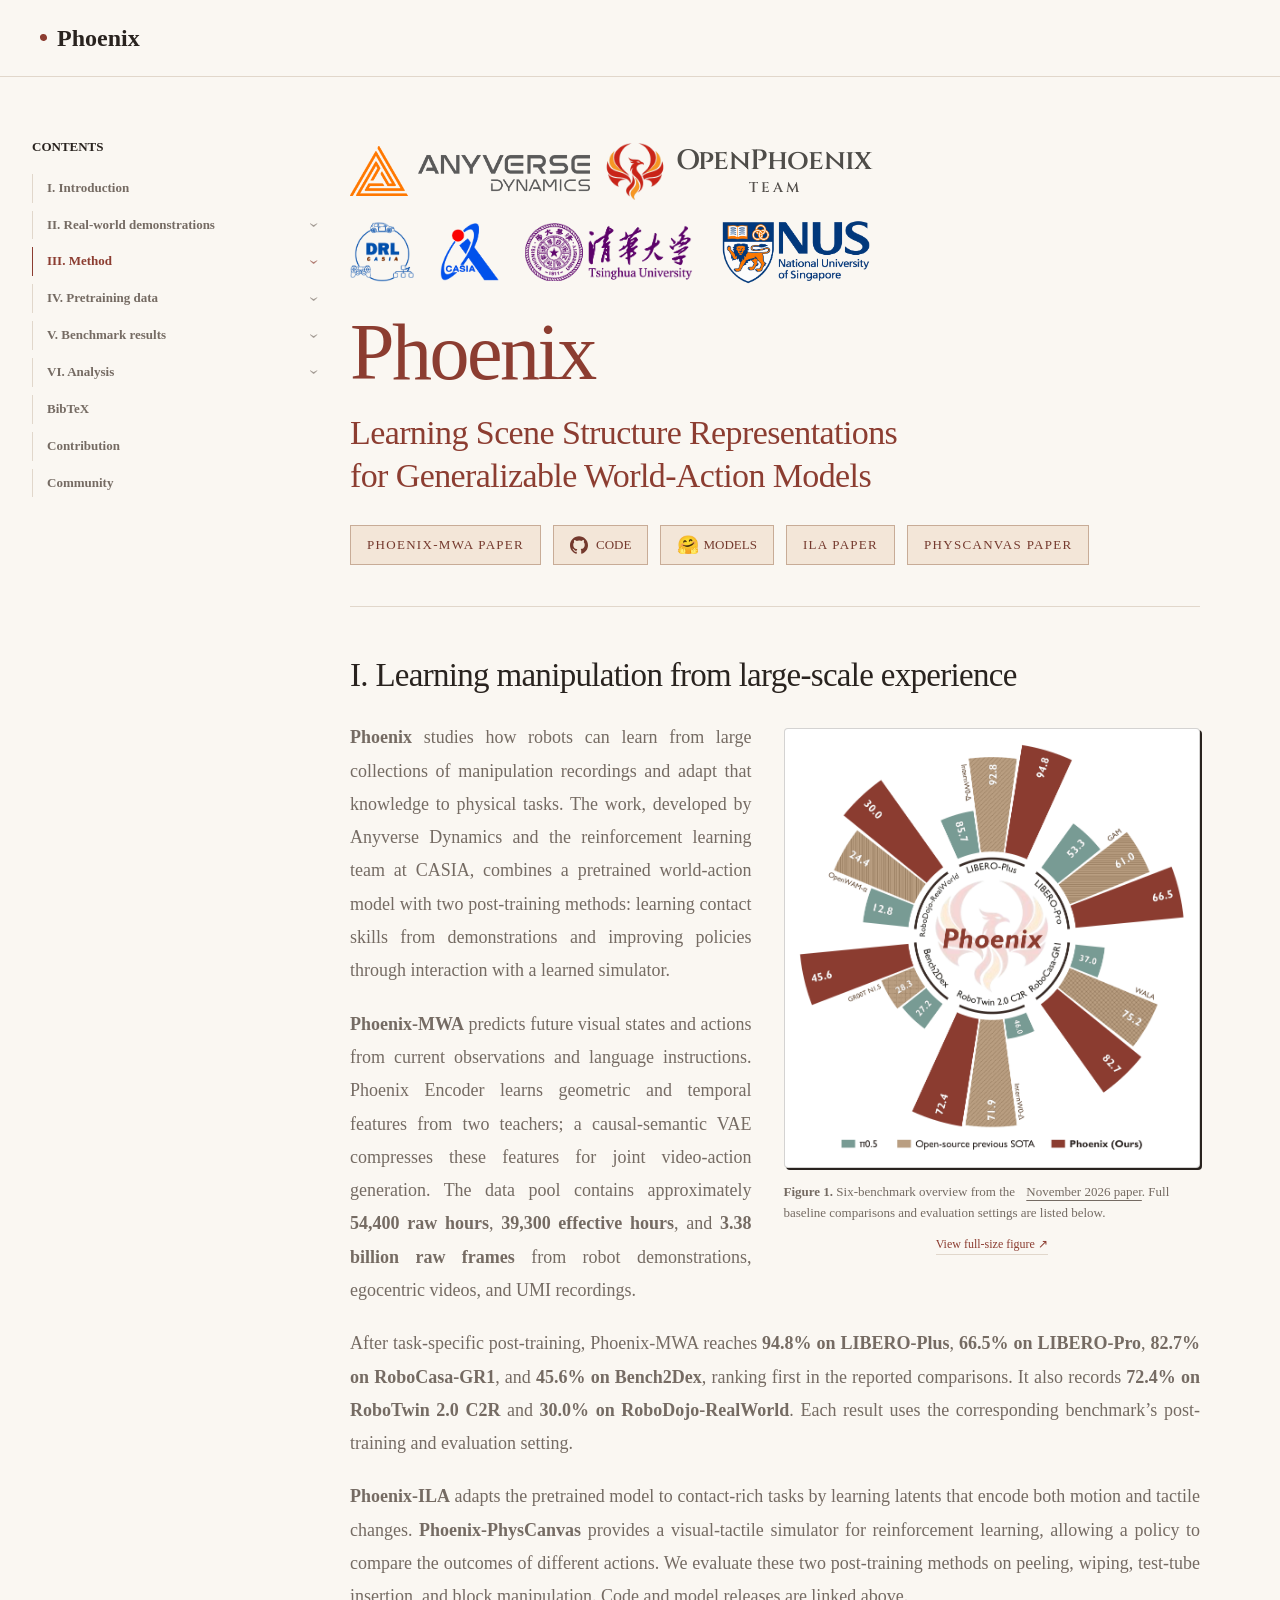
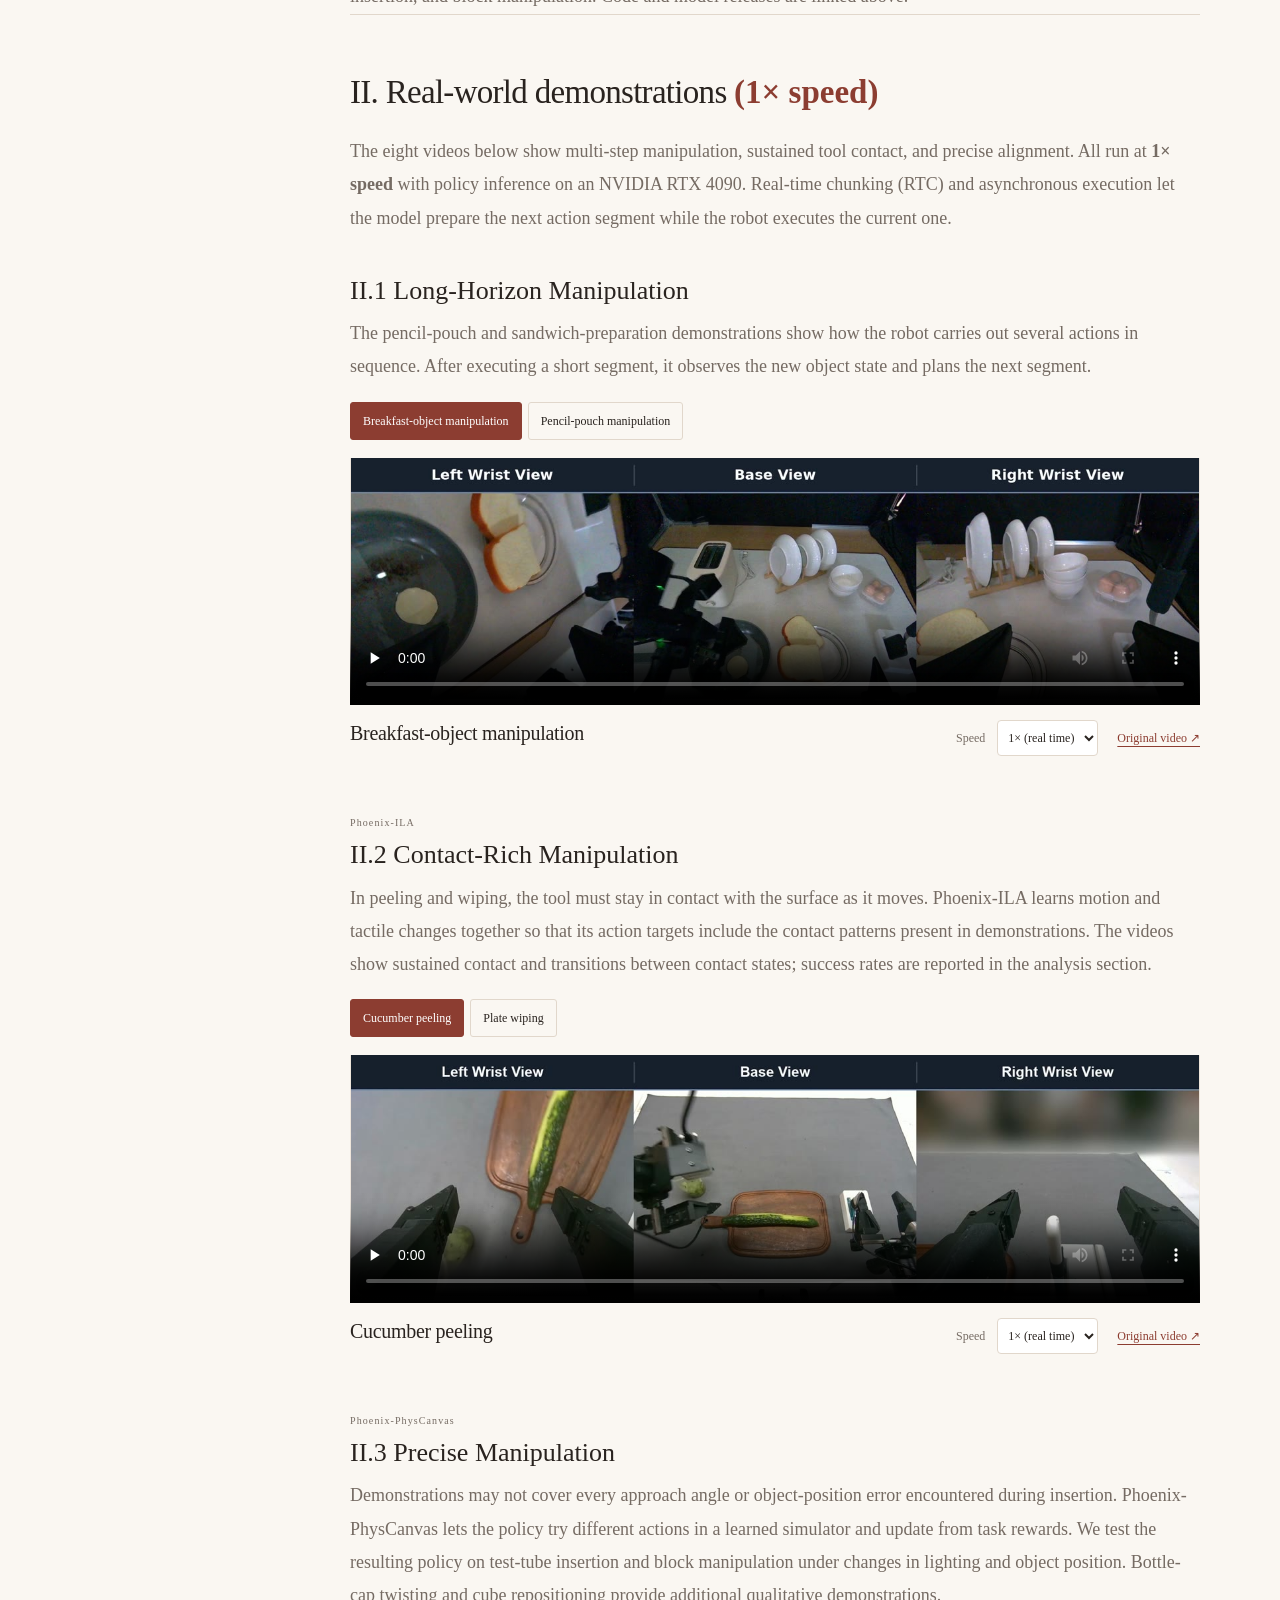
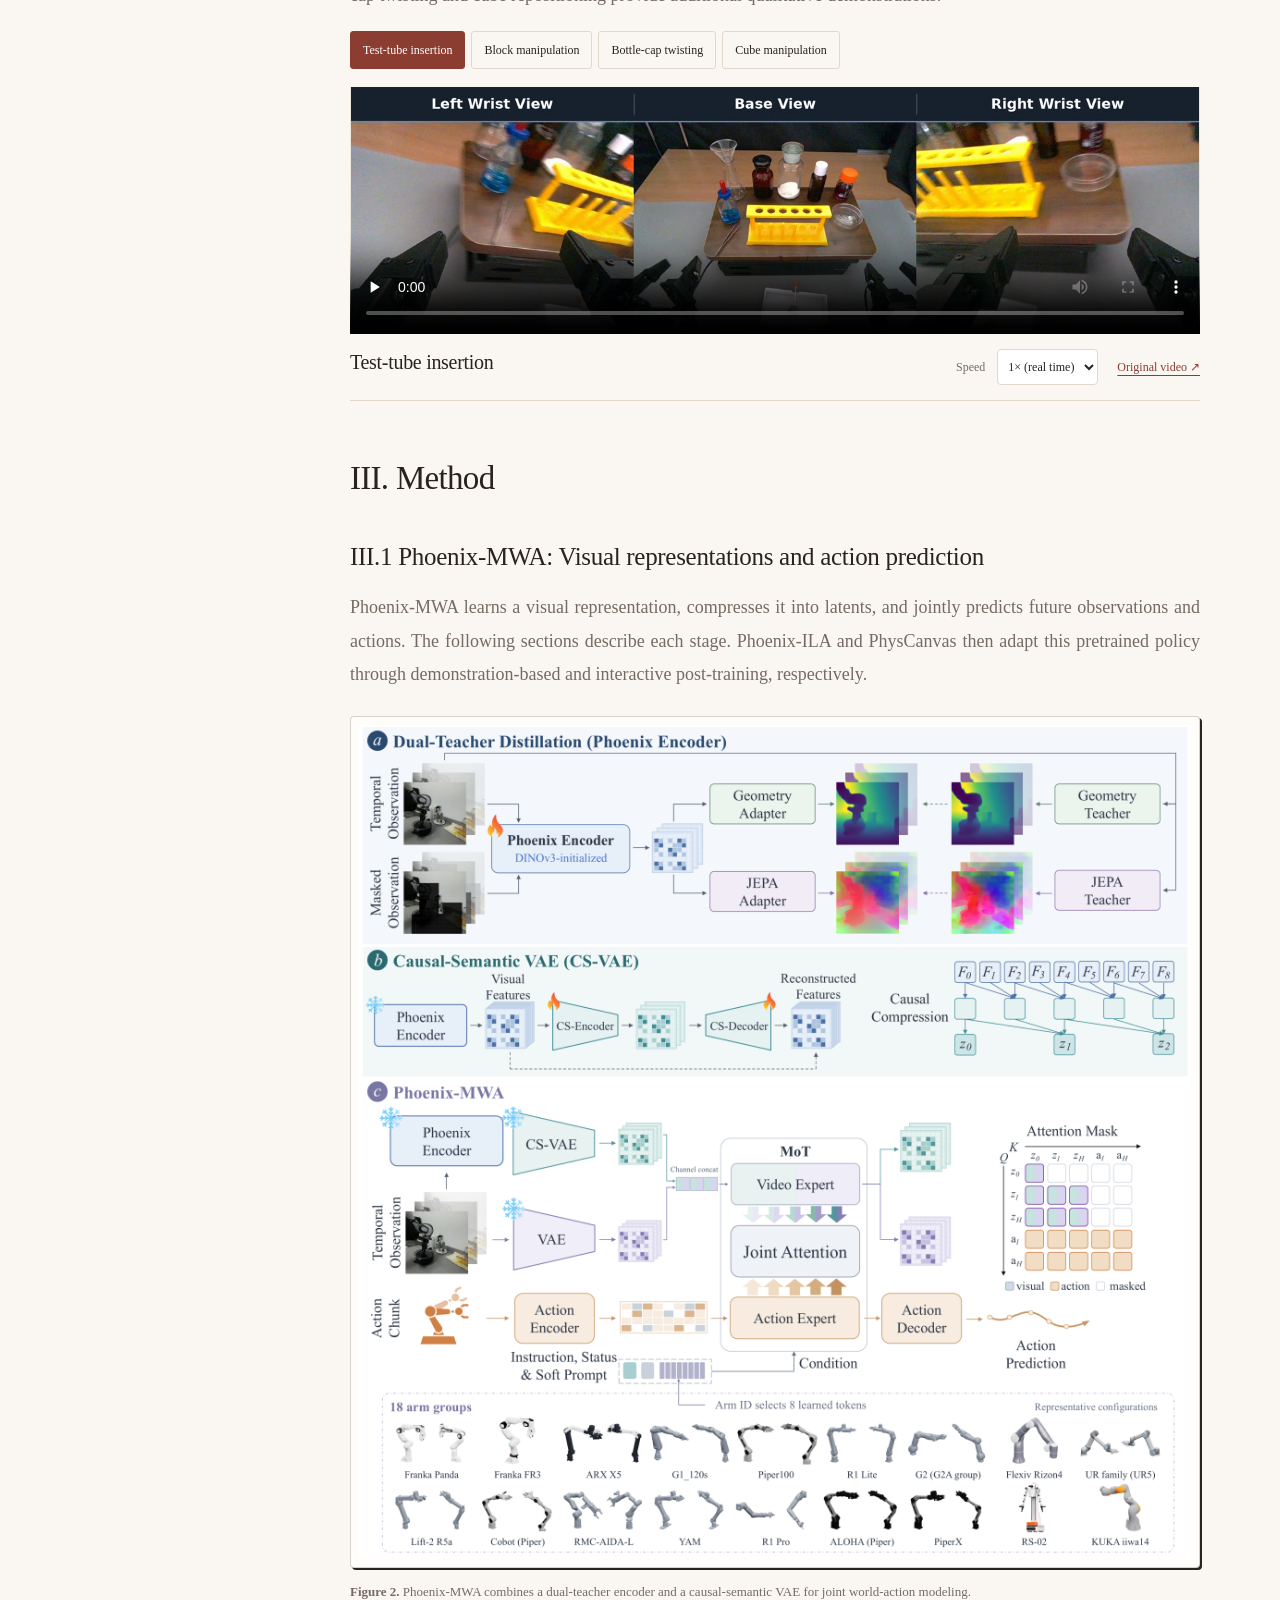
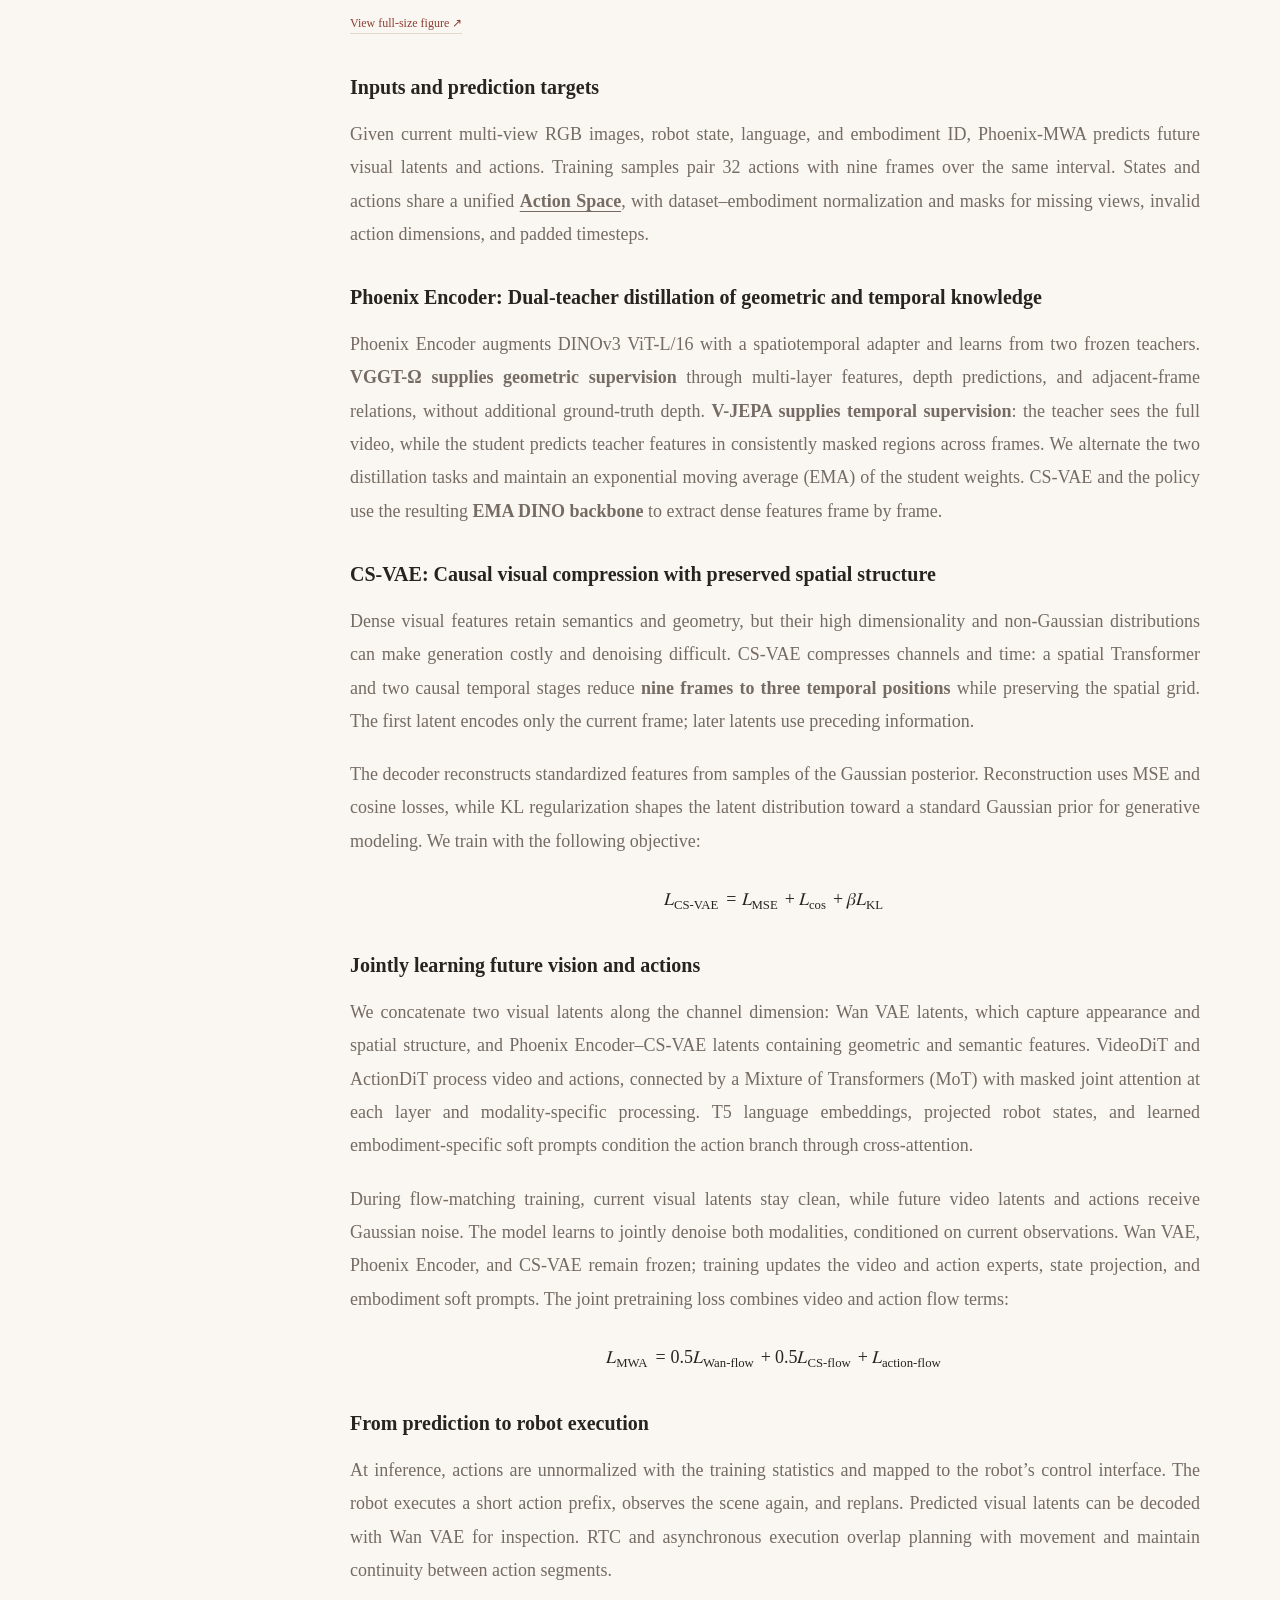
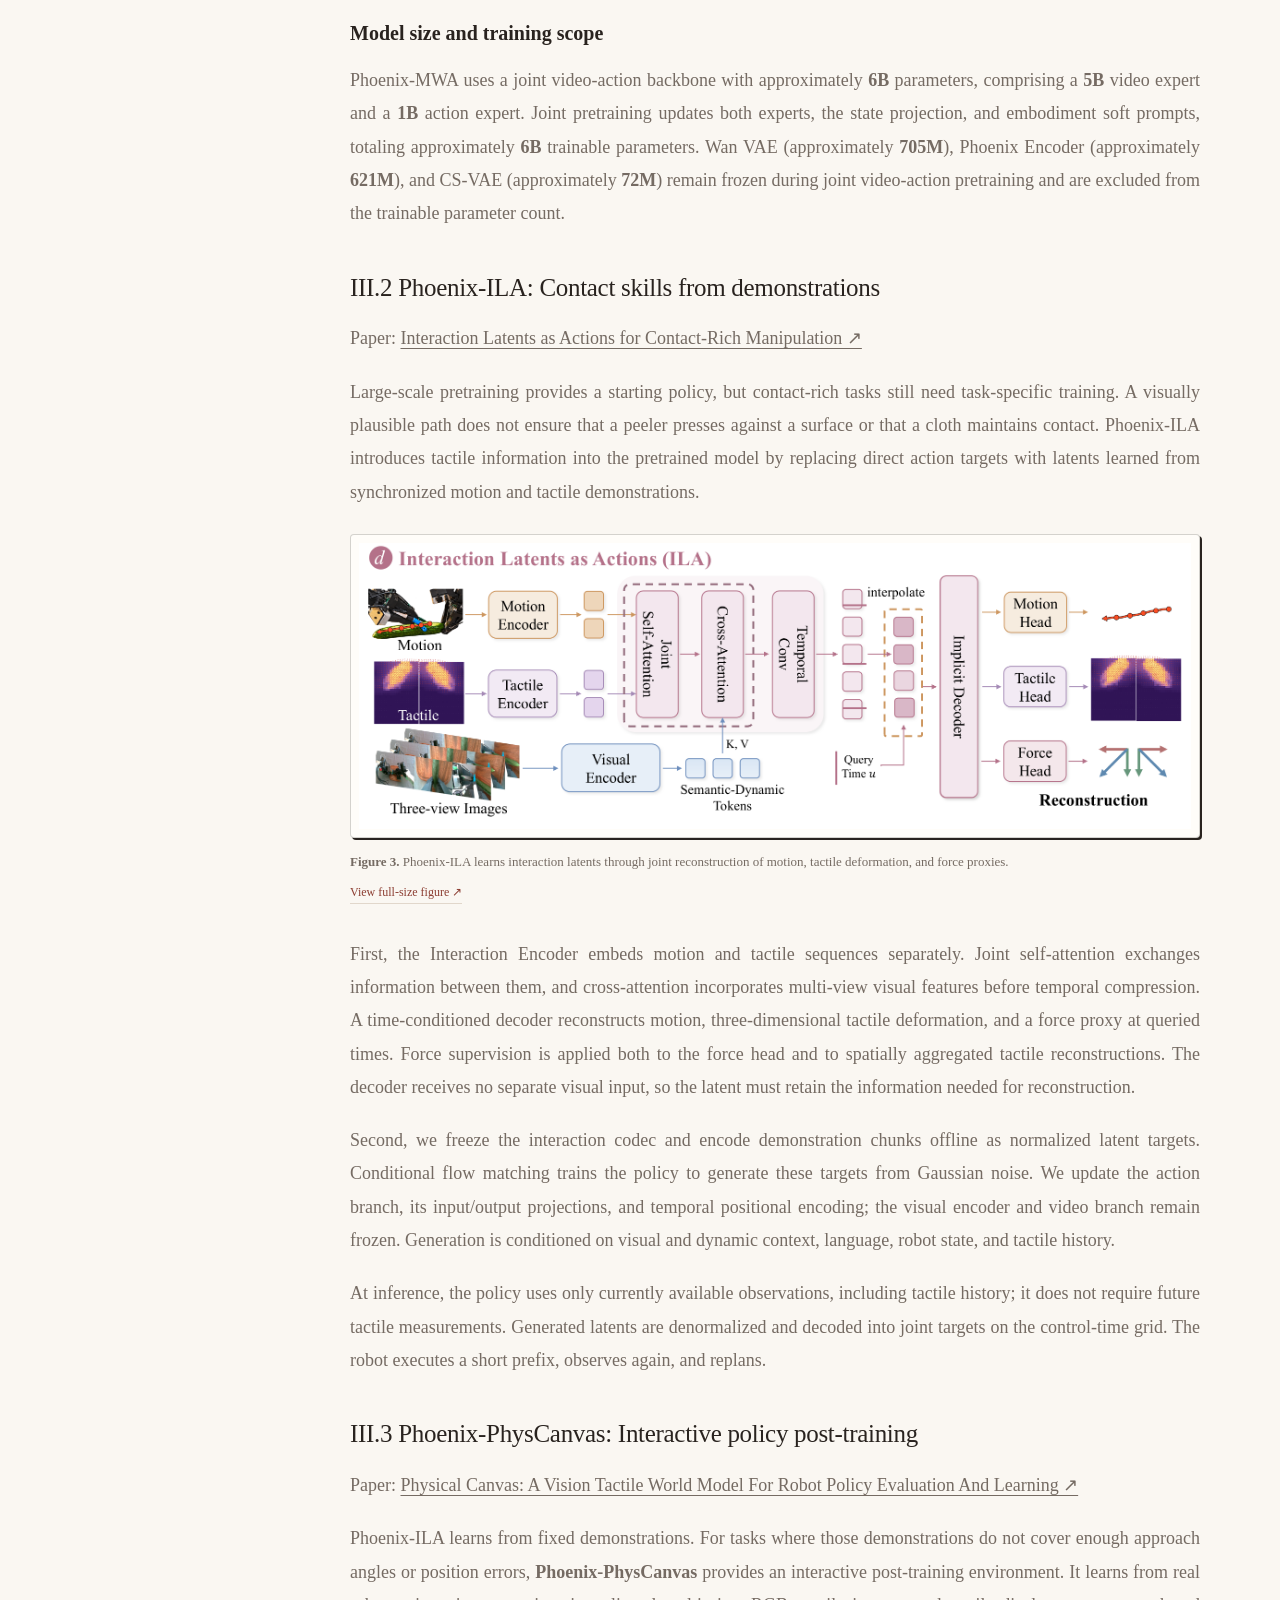
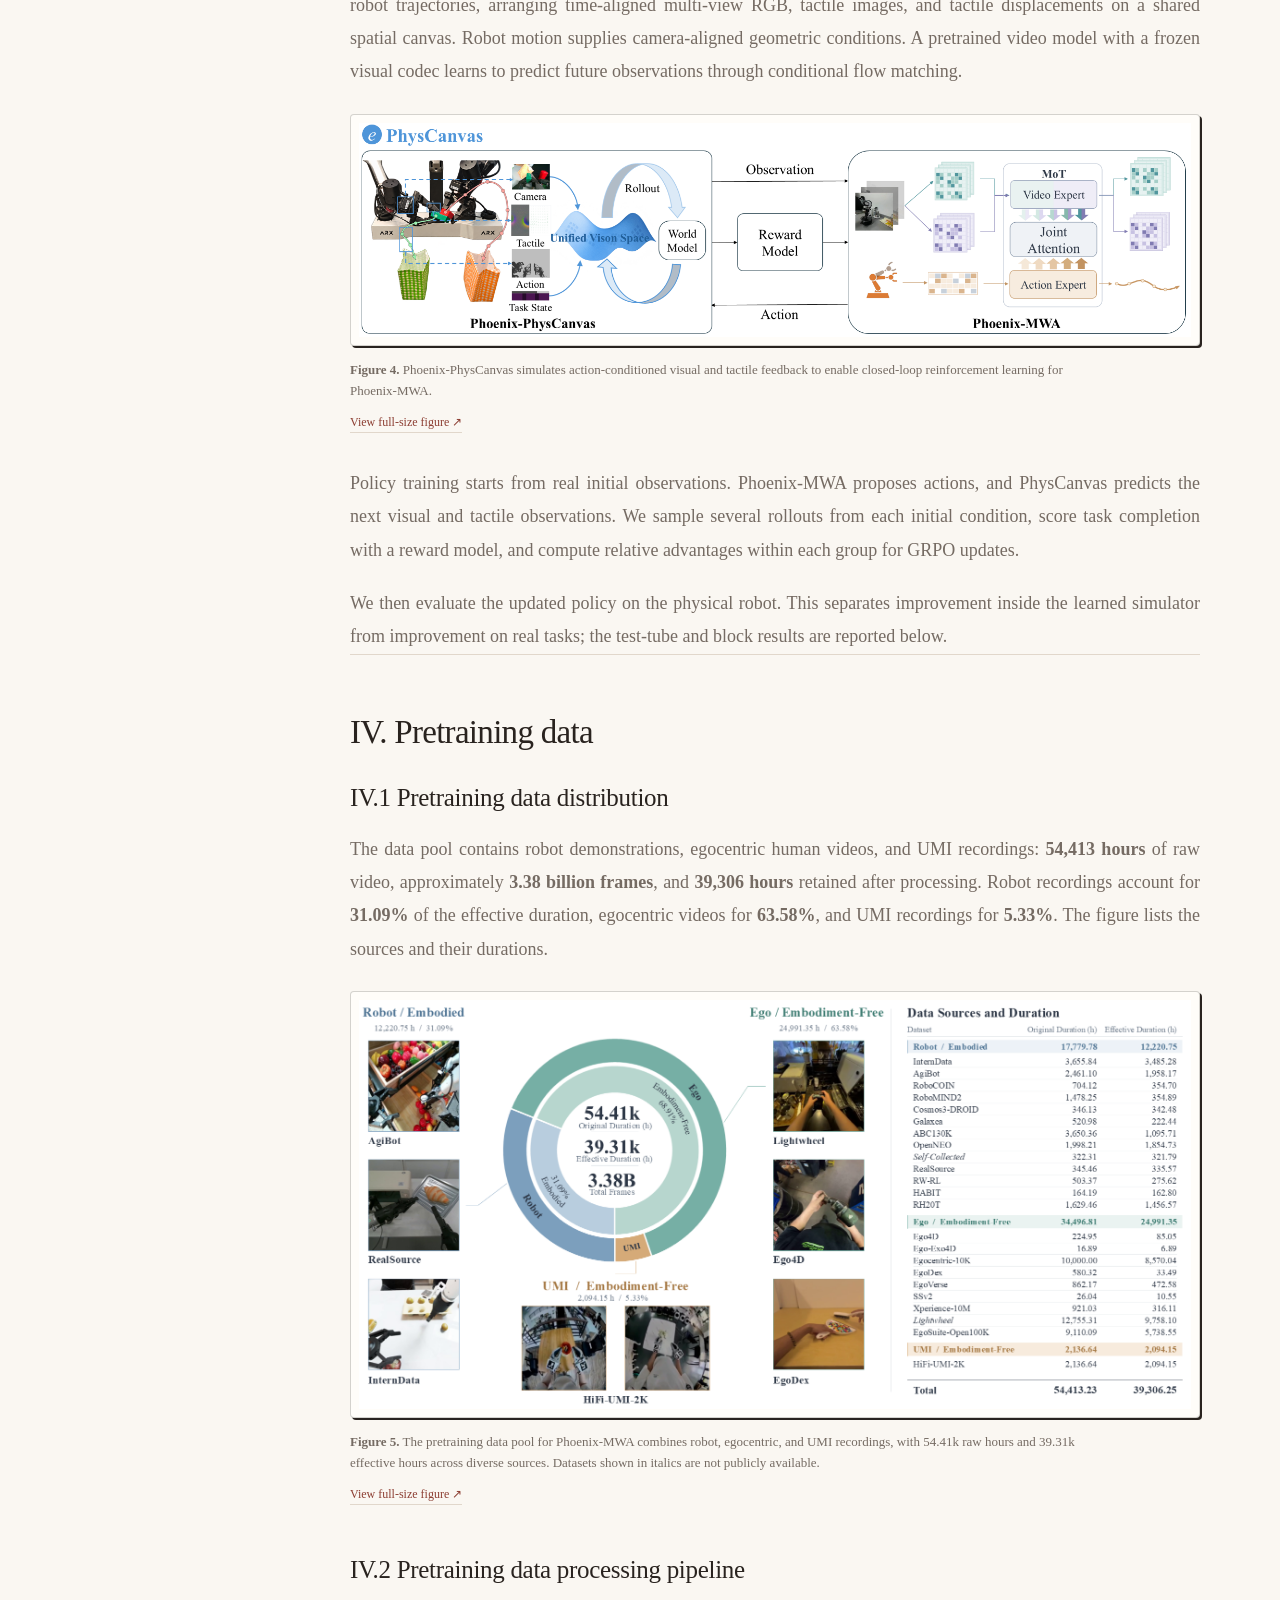
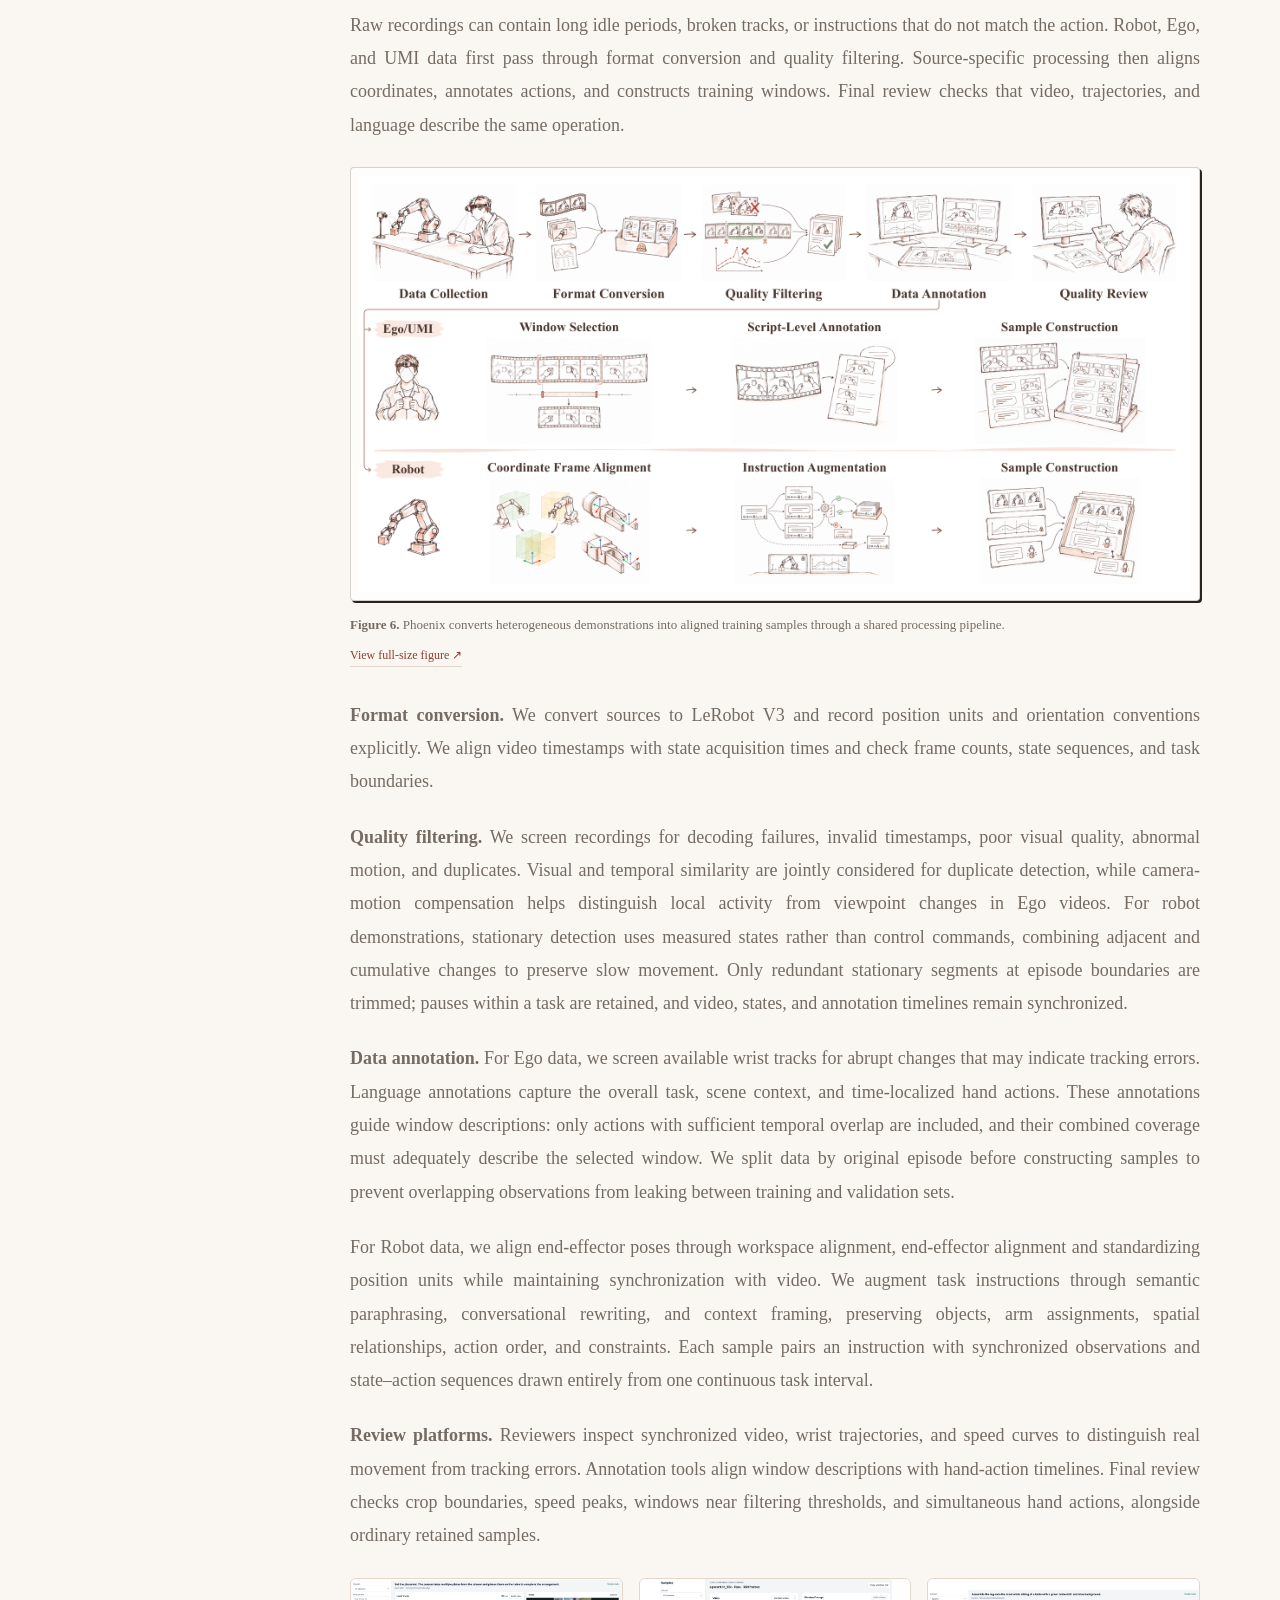
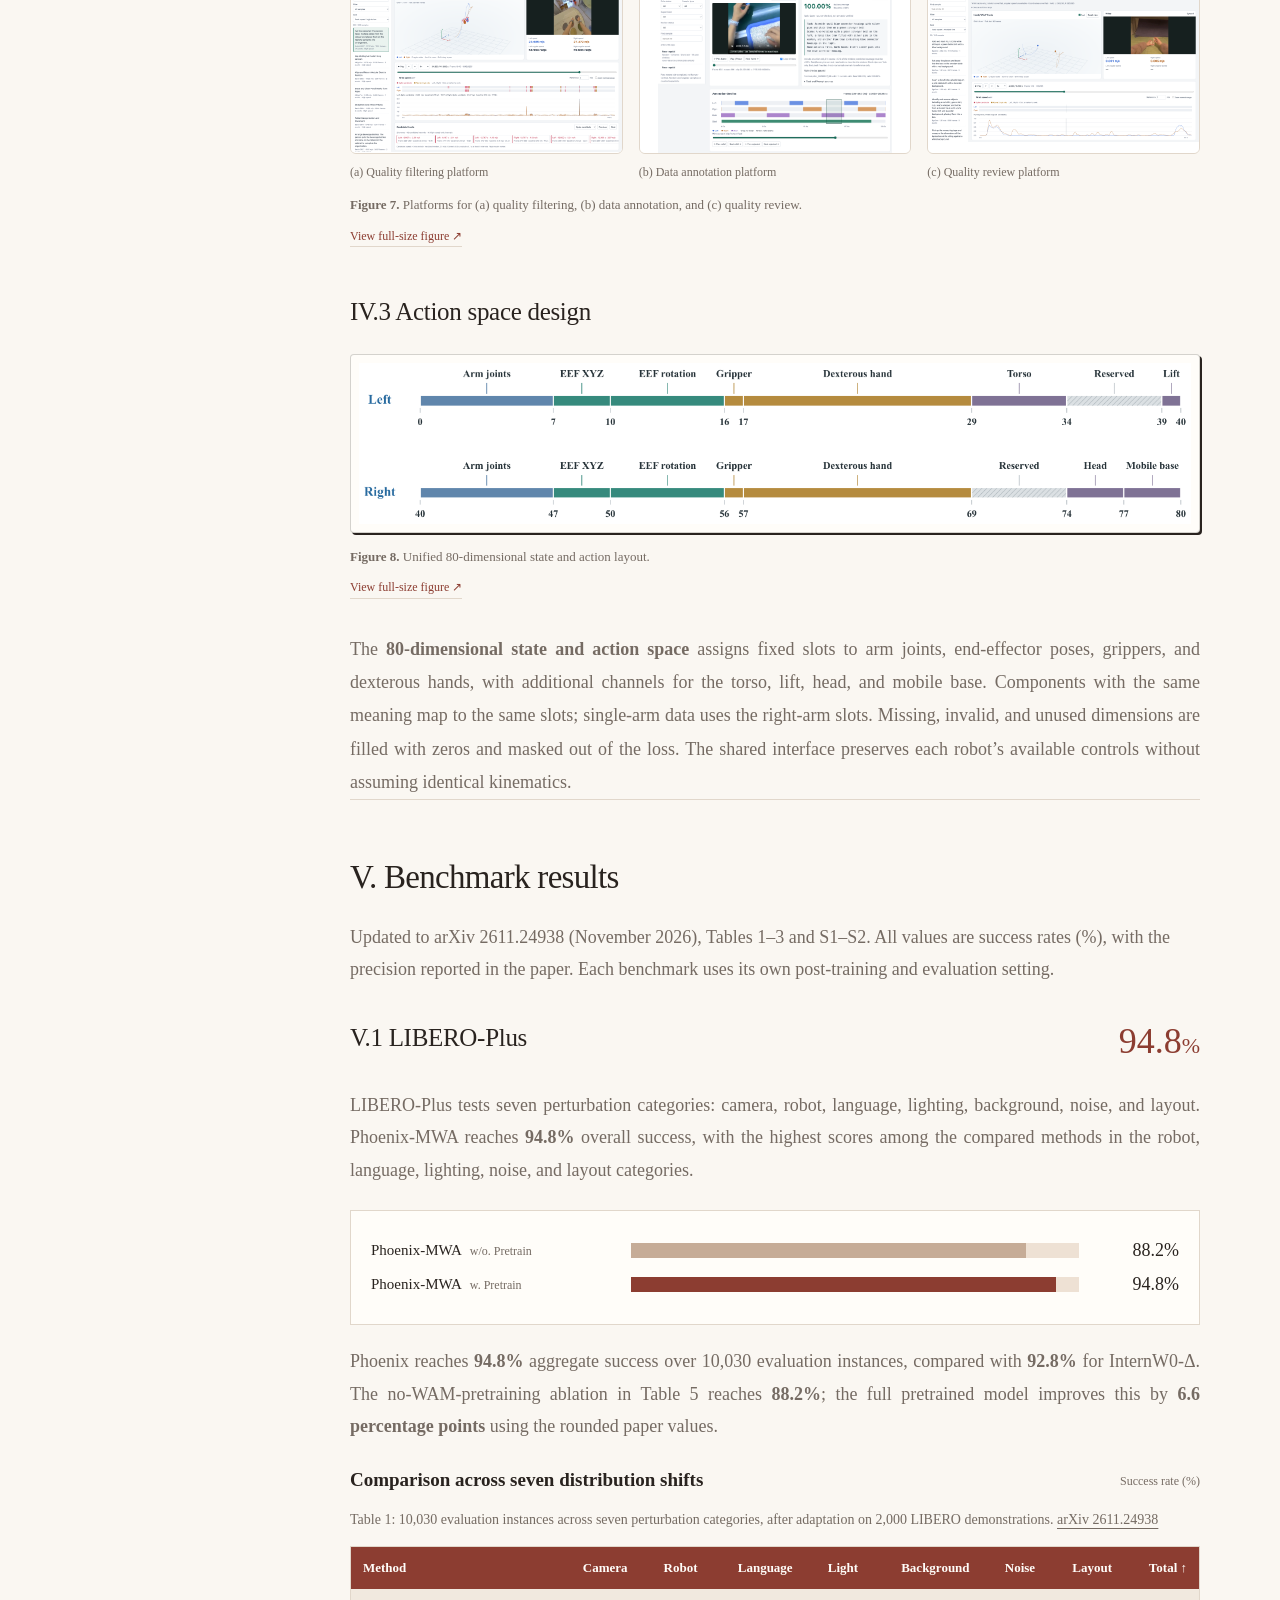
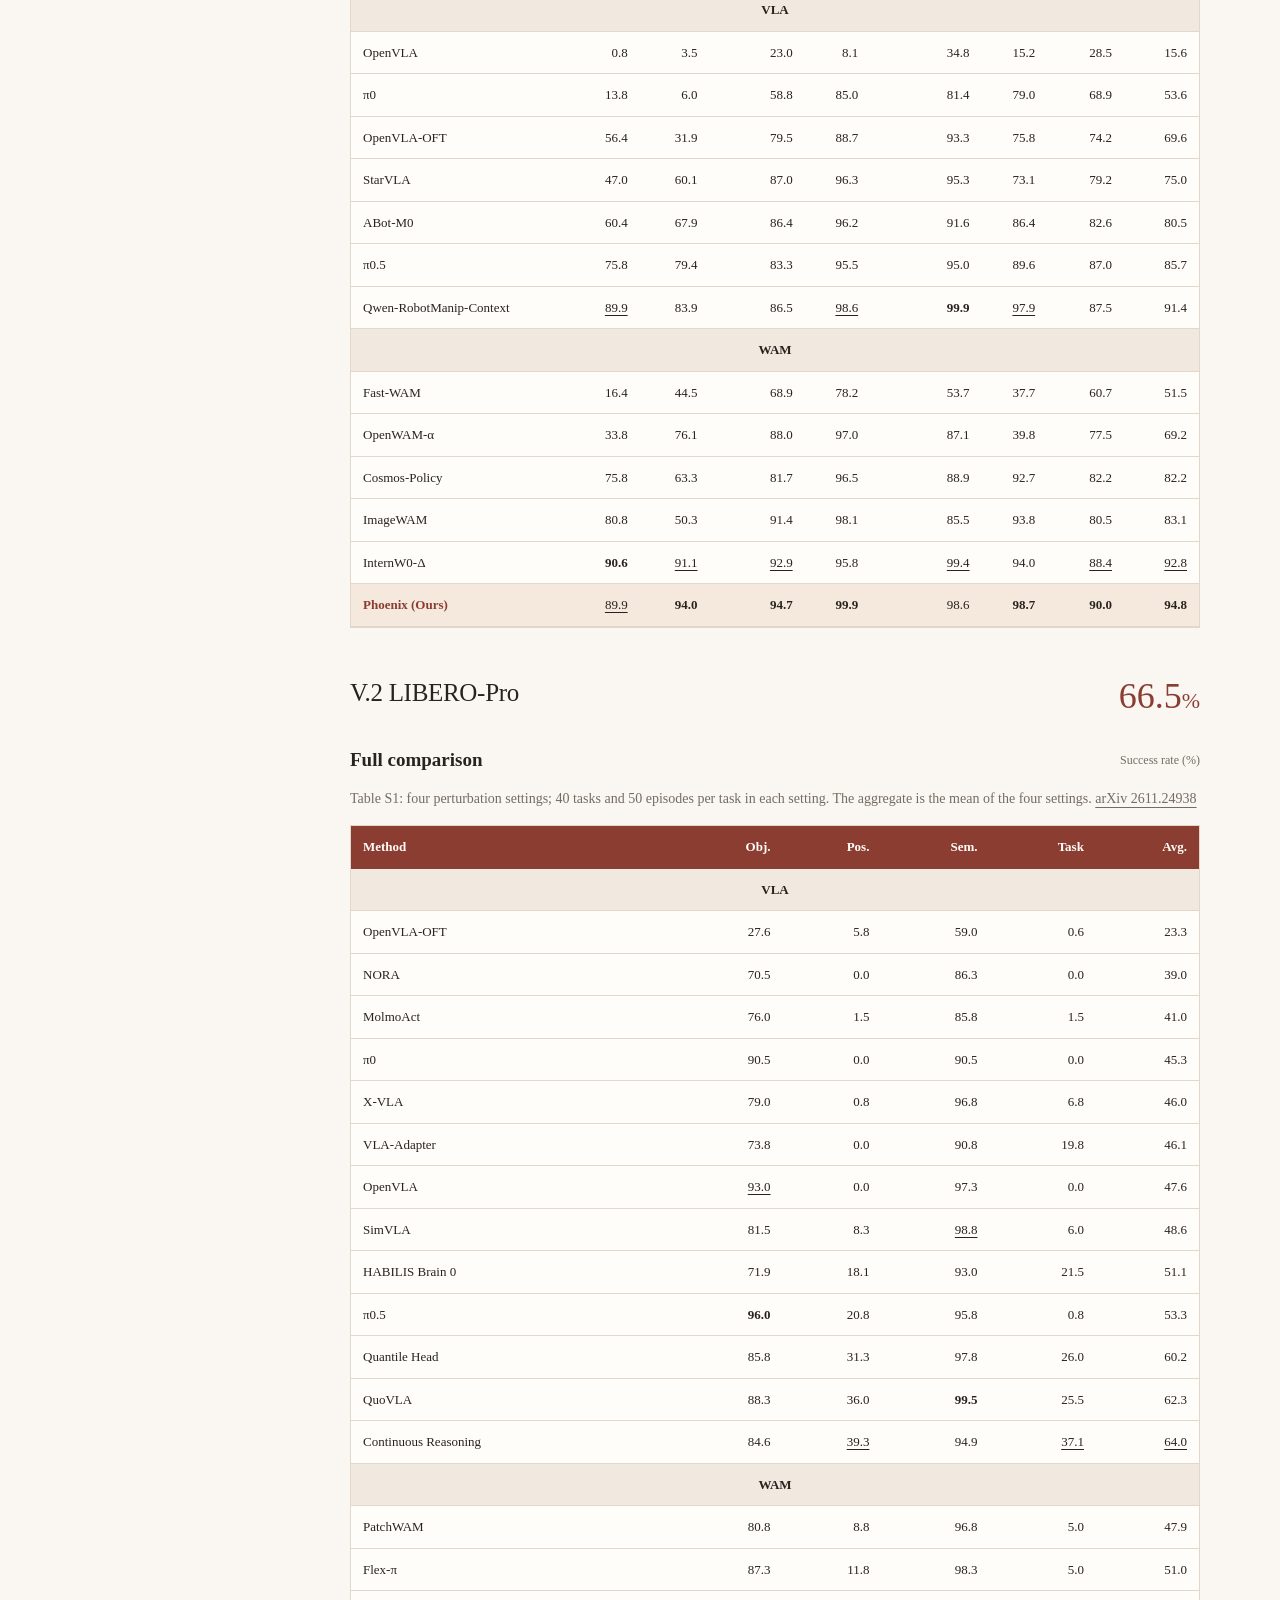
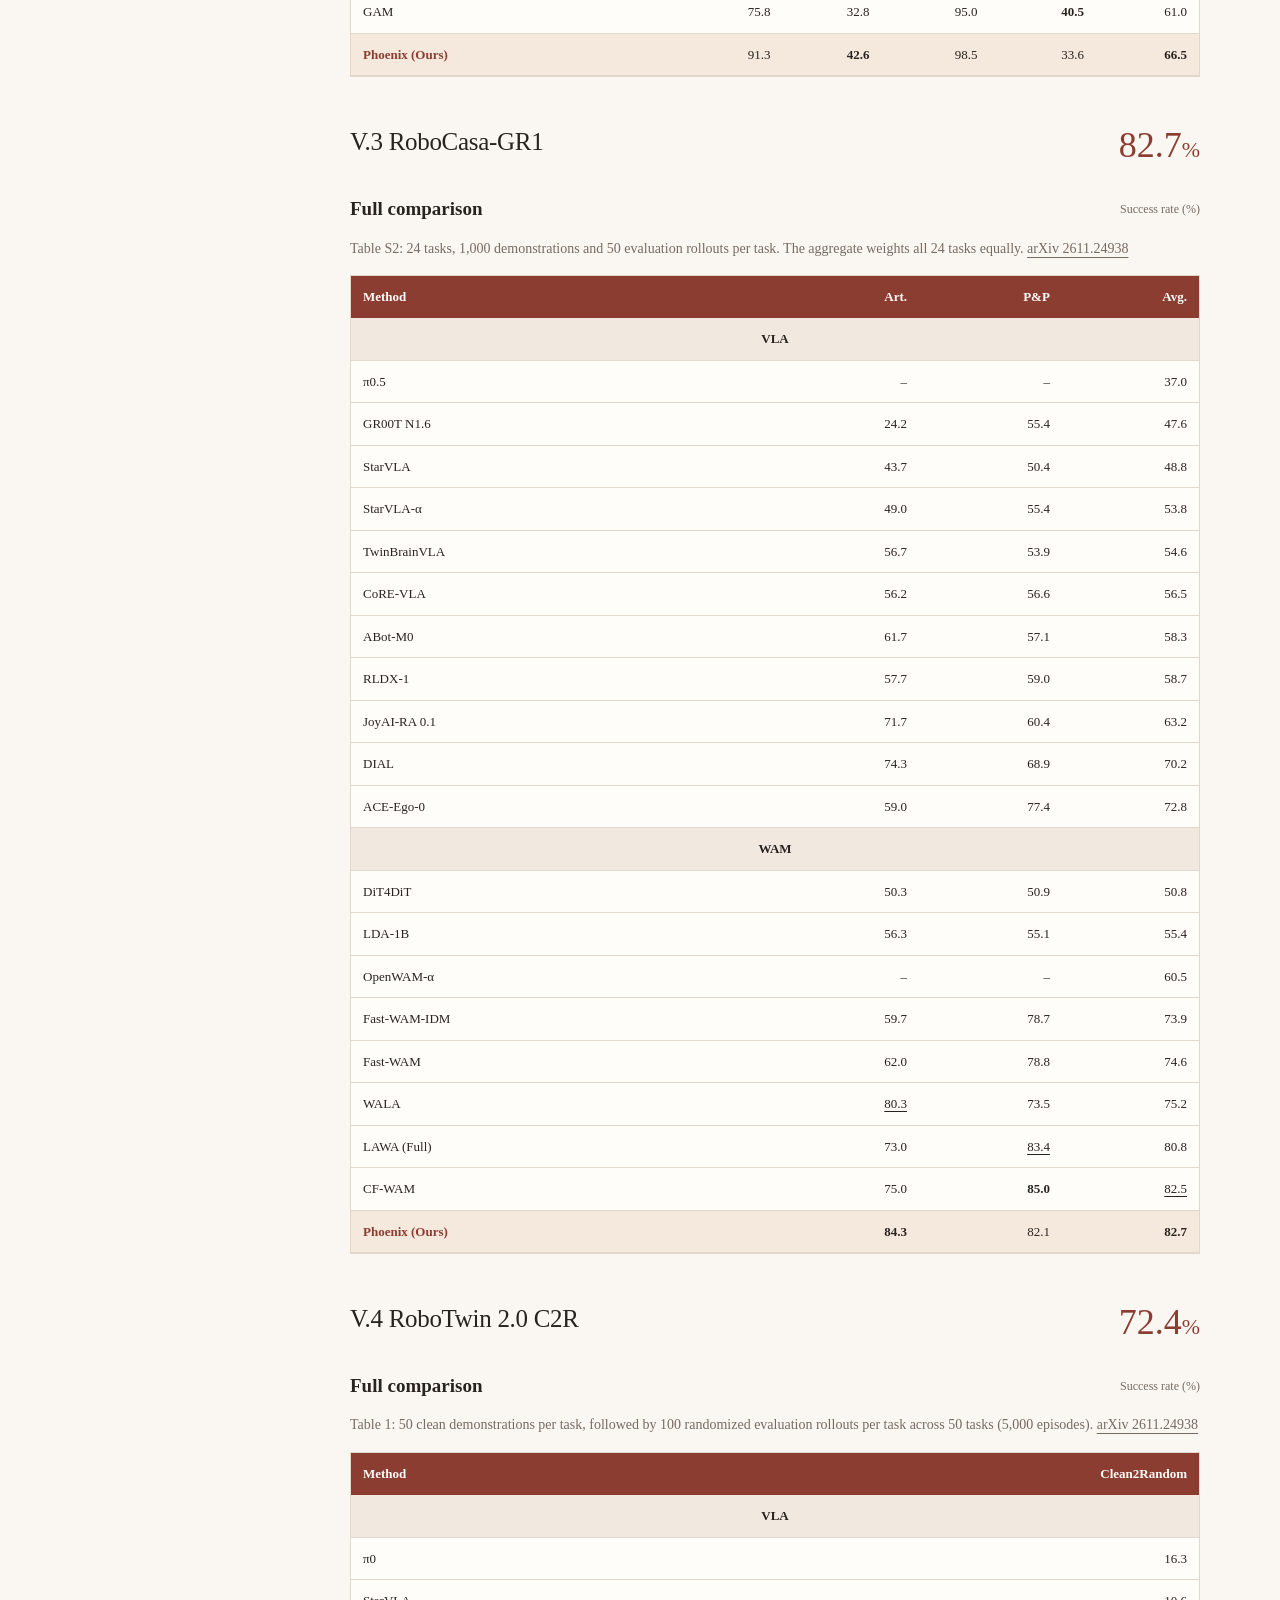
==== commit 6e7eb83a: "Sync Phoenix paper title and official arXiv citation" ====
--- a/index.html
+++ b/index.html
@@ -4,7 +4,7 @@
 <meta charset="utf-8"><meta name="viewport" content="width=device-width, initial-scale=1">
 <meta name="theme-color" content="#f8faf9">
 <meta name="description" content="Phoenix brings together scalable pretraining, world-action modeling, contact-rich skills, and reinforcement learning in a learned world model.">
-<title>Phoenix</title>
+<title>Phoenix: Learning Scene Structure Representations for Generalizable World-Action Models</title>
 <style>:root{--paper:#f8faf9;--white:#fff;--ink:#203537;--muted:#627574;--teal:#216f65;--line:#dce6e2;--mint:#eaf3ef;--blue:#bad0eb;--green:#c5ddcd;--cyan:#a8d0d5;--width:1120px;color-scheme:light}
 *{box-sizing:border-box;letter-spacing:0}html{scroll-behavior:smooth;scroll-padding-top:100px}body{margin:0;background:var(--paper);color:var(--ink);font-family:Inter,"Segoe UI","PingFang SC","Microsoft YaHei",sans-serif;font-size:16px;line-height:1.8;-webkit-font-smoothing:antialiased}a{color:inherit;text-underline-offset:4px}button,select{font:inherit}button{cursor:pointer;color:inherit}a,button,select,summary{-webkit-tap-highlight-color:transparent}button:focus-visible,a:focus-visible,select:focus-visible,summary:focus-visible,[tabindex]:focus-visible{outline:3px solid #508fbc;outline-offset:4px}img{display:block;max-width:100%;height:auto}h1,h2,h3,p,figure{margin:0}h1,h2,h3{line-height:1.3}h2{font-size:34px;font-weight:600}h3{font-size:22px;font-weight:600}p+p{margin-top:16px}strong{font-weight:650}sub{line-height:0}code{font-size:12px;background:#edf1ef;padding:2px 4px;border-radius:3px}.wrap{width:min(100% - 64px,var(--width));margin-inline:auto;min-width:0}[hidden]{display:none!important}
 .skip{position:fixed;top:-90px;left:16px;z-index:90;background:white;padding:10px}.skip:focus{top:10px}.topbar{position:sticky;top:0;z-index:20;background:rgba(248,250,249,.96);backdrop-filter:blur(12px);border-bottom:1px solid var(--line)}.nav-inner{min-height:72px;display:flex;align-items:center;justify-content:space-between;gap:28px}.wordmark{display:inline-flex;align-items:center;gap:10px;font-size:24px;font-weight:700;text-decoration:none;white-space:nowrap}.brand-dot{width:10px;height:10px;background:var(--teal);border-radius:2px;transform:rotate(-12deg)}nav{display:flex;gap:28px}nav a{text-decoration:none;color:var(--muted);font-size:13px;white-space:nowrap}nav a:hover,nav a[aria-current="location"]{color:var(--teal)}.eyebrow{font-size:11px;color:var(--teal);font-weight:600;line-height:1.5}
@@ -577,7 +577,7 @@
     
   </div>
   <div class="university-brands" id="tsinghua-brand-row"><span class="organization-brand drl-brand"><img src="assets/drl-casia-transparent.png" alt="DRL CASIA"></span><span class="casia-brand" id="casia-brand" aria-label="Institute of Automation, Chinese Academy of Sciences"><img src="assets/casia-transparent.png" alt="CASIA"></span><span aria-label="Tsinghua University official website"><img src="assets/tsinghua-transparent.png" alt="Tsinghua University"></span><span class="nus-brand" id="nus-brand"><img src="assets/nus-transparent.png" alt="National University of Singapore"></span></div>
-  <h1 id="title"><span class="title-phoenix">Phoenix<span class="title-colon">:</span></span> <span class="title-description">Scaling Robotic Manipulation through Visual and Interaction Representations</span></h1>
+  <h1 id="title"><span class="title-phoenix">Phoenix<span class="title-colon">:</span></span> <span class="title-description">Learning Scene Structure Representations for Generalizable World-Action Models</span></h1>
 
   <div class="hero-actions"><a class="resource-button" href="https://arxiv.org/pdf/2611.24938" target="_blank" rel="noopener noreferrer">Phoenix-MWA Paper</a><a class="resource-button" href="https://github.com/Anyverse-Dynamics/Phoenix-MWA" target="_blank" rel="noopener noreferrer"><svg class="resource-icon" viewBox="0 0 24 24" aria-hidden="true" focusable="false"><path fill="currentColor" d="M12 .297C5.37.297 0 5.67 0 12.297c0 5.303 3.438 9.8 8.205 11.385.6.113.82-.258.82-.577 0-.285-.01-1.04-.015-2.04-3.338.724-4.043-1.61-4.043-1.61-.546-1.387-1.333-1.756-1.333-1.756-1.09-.745.083-.729.083-.729 1.205.084 1.838 1.237 1.838 1.237 1.07 1.835 2.809 1.305 3.495.998.108-.776.418-1.305.762-1.605-2.665-.305-5.467-1.334-5.467-5.93 0-1.31.467-2.38 1.235-3.22-.135-.303-.54-1.523.105-3.176 0 0 1.005-.322 3.3 1.23a11.51 11.51 0 0 1 3-.404c1.02.005 2.045.138 3 .404 2.28-1.552 3.285-1.23 3.285-1.23.645 1.653.24 2.873.12 3.176.765.84 1.23 1.91 1.23 3.22 0 4.61-2.805 5.625-5.475 5.92.42.36.81 1.096.81 2.22 0 1.606-.015 2.896-.015 3.286 0 .315.21.69.825.57C20.565 22.092 24 17.592 24 12.297c0-6.627-5.373-12-12-12"/></svg><span>Code</span></a><a class="resource-button" href="https://huggingface.co/AnyverseDynamics" target="_blank" rel="noopener noreferrer"><span class="resource-icon huggingface-icon" aria-hidden="true">🤗</span><span>Models</span></a>
     <a class="resource-button" href="https://arxiv.org/abs/2610.18855" target="_blank" rel="noopener noreferrer" title="Interaction Latents as Actions for Contact-Rich Manipulation">ILA Paper</a>
@@ -1232,14 +1232,15 @@
 </div></section>
 <section class="section" id="bibtex"><div class="wrap">
 <div class="section-heading"><div><h2 id="section-7">BibTeX</h2></div></div>
-<div class="citation-box"><div class="citation-toolbar"><span>BibTeX</span><button type="button" id="copy-bibtex" aria-label="Copy BibTeX citation">Copy</button></div>
-<pre tabindex="0" aria-label="BibTeX citation"><code id="bibtex-code">@misc{openphoenix2026phoenix,
-    title  = {Phoenix: Scaling Robotic Manipulation through Visual and Interaction Representations},
-    author = {{Anyverse Dynamics} and {OpenPhoenix Team}},
-    year   = {2026},
-    month  = {October},
-    url    = {https://openphoenix-team.github.io/Phoenix-pages},
-    note   = {Blog post}
+<div class="citation-box"><div class="citation-toolbar"><span>BibTeX · <a href="citation.bib" download>Download</a></span><button type="button" id="copy-bibtex" aria-label="Copy BibTeX citation">Copy</button></div>
+<pre tabindex="0" aria-label="BibTeX citation"><code id="bibtex-code">@misc{zheng2026phoenixlearningscenestructure,
+      title={Phoenix: Learning Scene Structure Representations for Generalizable World-Action Models},
+      author={Yupeng Zheng and Chaoyue Li and Linbo Wang and Xiang Li and Yuhang Zheng and Xiaotong Su and Songen Gu and Yichen Zhang and Zebin Xing and Shuai Tian and Jingxiang Guo and Jing Li and Zhiyong Zhao and Zhongpu Xia and Qichao Zhang and Haoran Li and Shuicheng Yan and Dongbin Zhao},
+      year={2026},
+      eprint={2611.24938},
+      archivePrefix={arXiv},
+      primaryClass={cs.RO},
+      url={https://arxiv.org/abs/2611.24938},
 }</code></pre></div>
 <span id="bibtex-copy-status" role="status" aria-live="polite"></span>
 </div></section>
